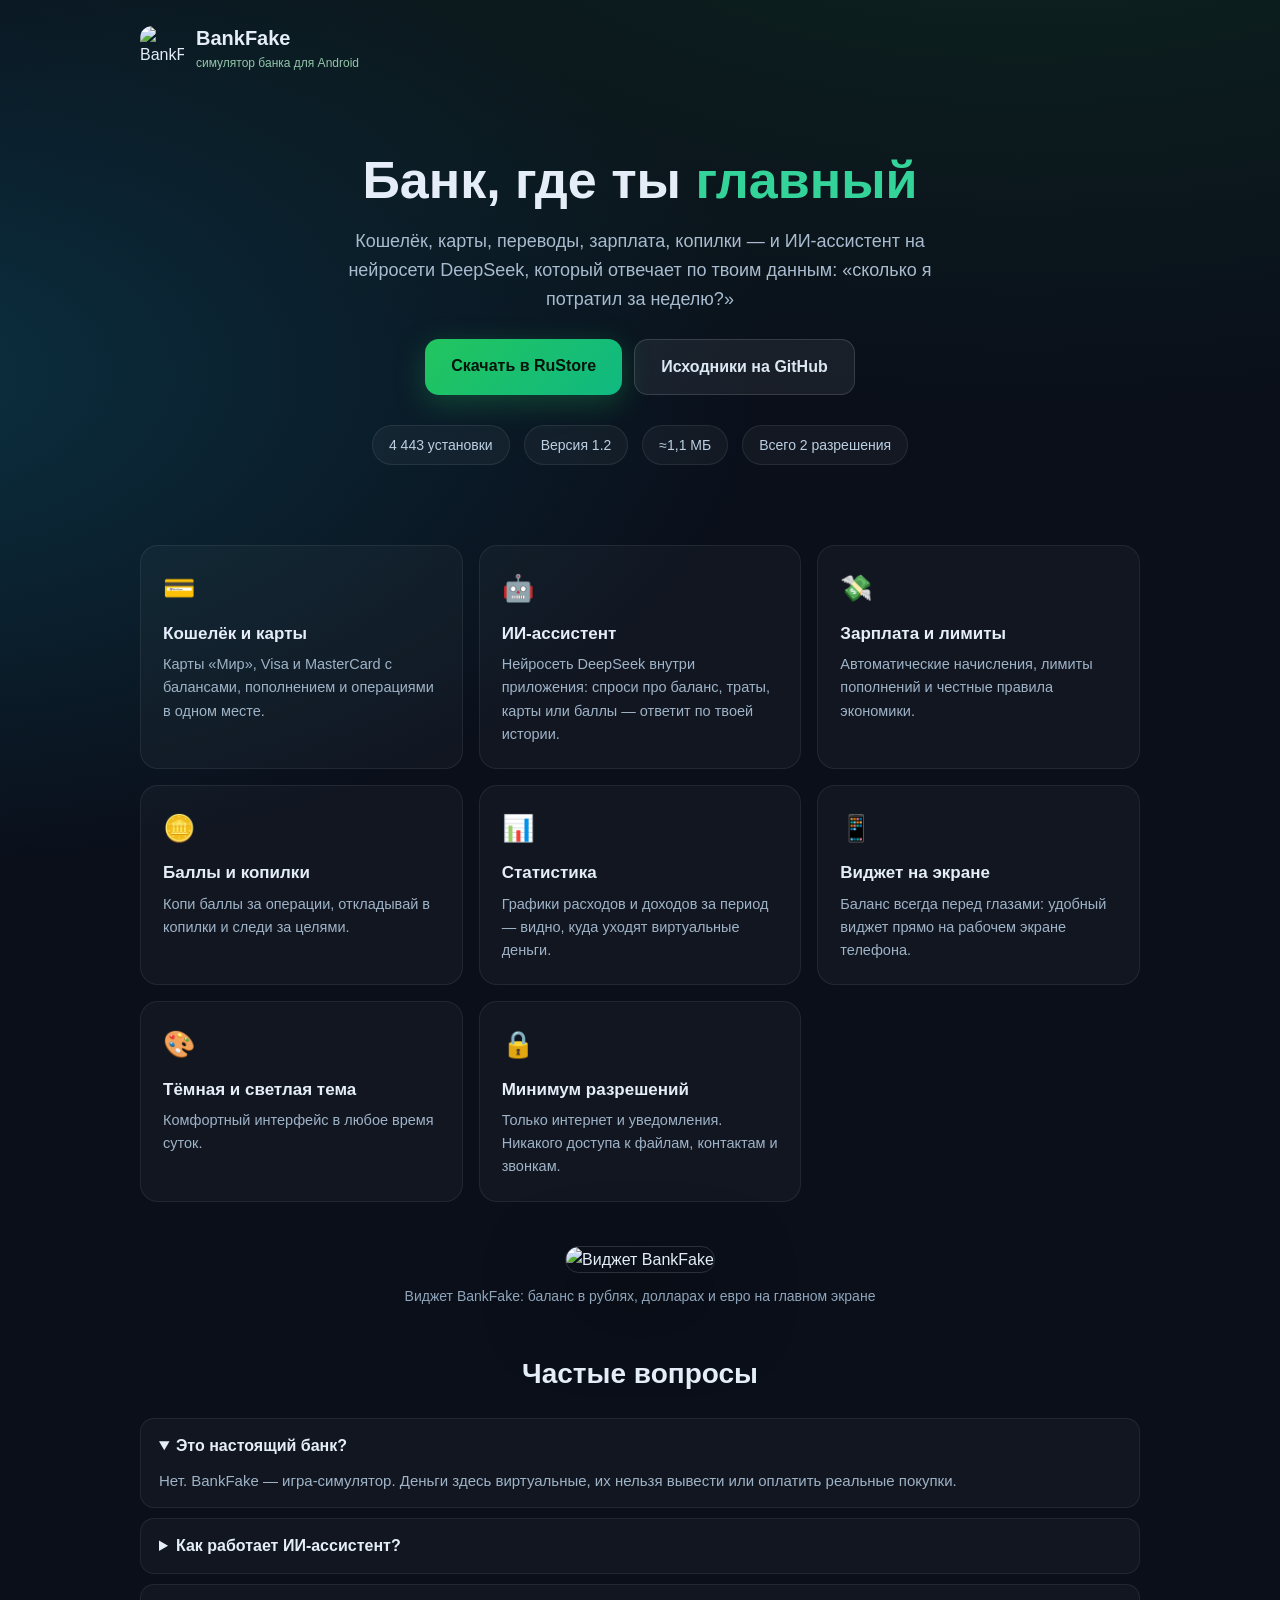
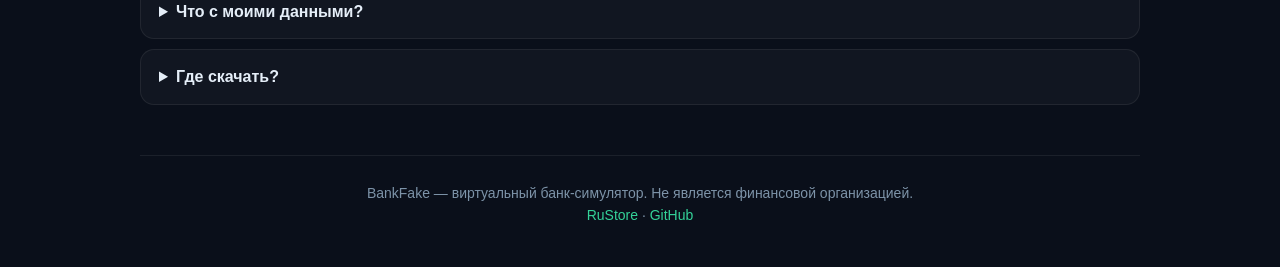
==== index.html @ e2fd8aae "?????????????? ??????? BankFake" ====
<!doctype html>
<html lang="ru">
<head>
<meta charset="utf-8">
<meta name="viewport" content="width=device-width, initial-scale=1">
<title>BankFake — симулятор банка с ИИ-ассистентом</title>
<meta name="description" content="BankFake — игра-симулятор банковской жизни: кошелёк, карты, переводы, зарплата, копилки и ИИ-ассистент на нейросети DeepSeek. Доступно в RuStore.">
<style>
  * { margin: 0; padding: 0; box-sizing: border-box; }
  body {
    font-family: -apple-system, "Segoe UI", Roboto, sans-serif;
    background: radial-gradient(1200px 600px at 80% -10%, #14532d55, transparent),
                radial-gradient(900px 500px at -10% 20%, #0e749055, transparent),
                #0a0f1a;
    color: #e5eef8; line-height: 1.6;
  }
  .wrap { max-width: 1040px; margin: 0 auto; padding: 0 20px; }
  header { display: flex; align-items: center; gap: 12px; padding: 22px 0; }
  header img { width: 44px; height: 44px; border-radius: 12px; }
  header b { font-size: 20px; }
  .badge { font-size: 12px; color: #93c5a9; }
  .hero { text-align: center; padding: 56px 0 30px; }
  .hero h1 { font-size: clamp(30px, 6vw, 52px); line-height: 1.15; }
  .hero h1 span { color: #34d399; }
  .hero p { max-width: 640px; margin: 16px auto 26px; color: #a9bccf; font-size: 18px; }
  .btns { display: flex; gap: 12px; justify-content: center; flex-wrap: wrap; }
  .btn {
    display: inline-block; padding: 14px 26px; border-radius: 14px; font-weight: 700;
    text-decoration: none; transition: transform .15s, box-shadow .15s;
  }
  .btn:hover { transform: translateY(-2px); }
  .btn-main { background: linear-gradient(135deg, #22c55e, #10b981); color: #04140b; box-shadow: 0 8px 30px #22c55e44; }
  .btn-ghost { background: #ffffff10; color: #dbe7f3; border: 1px solid #ffffff22; }
  .stats { display: flex; gap: 14px; justify-content: center; flex-wrap: wrap; margin: 30px 0 8px; }
  .pill { background: #ffffff0a; border: 1px solid #ffffff14; padding: 8px 16px; border-radius: 999px; font-size: 14px; color: #bcd0e2; }
  .grid { display: grid; grid-template-columns: repeat(auto-fit, minmax(240px, 1fr)); gap: 16px; margin: 42px 0; }
  .card { background: #ffffff08; border: 1px solid #ffffff12; border-radius: 18px; padding: 22px; }
  .card .ic { font-size: 26px; }
  .card h3 { margin: 10px 0 6px; font-size: 17px; }
  .card p { color: #9fb3c7; font-size: 14.5px; }
  .shot { text-align: center; margin: 44px 0; }
  .shot img {
    width: min(340px, 88%); border-radius: 26px; border: 1px solid #ffffff22;
    box-shadow: 0 30px 80px #00000088;
  }
  .shot .cap { margin-top: 12px; color: #8fa5ba; font-size: 14px; }
  .faq { margin: 40px 0; }
  .faq h2 { text-align: center; margin-bottom: 22px; font-size: 28px; }
  details { background: #ffffff08; border: 1px solid #ffffff12; border-radius: 14px; padding: 14px 18px; margin-bottom: 10px; }
  details summary { cursor: pointer; font-weight: 600; }
  details p { margin-top: 10px; color: #9fb3c7; font-size: 15px; }
  footer { border-top: 1px solid #ffffff12; margin-top: 50px; padding: 26px 0 40px; text-align: center; color: #7d93a8; font-size: 14px; }
  footer a { color: #34d399; text-decoration: none; }
</style>
</head>
<body>
<div class="wrap">
  <header>
    <img src="icon.png" alt="BankFake">
    <div>
      <b>BankFake</b><div class="badge">симулятор банка для Android</div>
    </div>
  </header>

  <section class="hero">
    <h1>Банк, где ты <span>главный</span></h1>
    <p>Кошелёк, карты, переводы, зарплата, копилки — и ИИ-ассистент на нейросети DeepSeek,
       который отвечает по твоим данным: «сколько я потратил за неделю?»</p>
    <div class="btns">
      <a class="btn btn-main" href="https://www.rustore.ru/catalog/app/org.xprodc.ivan" target="_blank" rel="noopener">Скачать в RuStore</a>
      <a class="btn btn-ghost" href="https://github.com/rusty-prdc/BankFake" target="_blank" rel="noopener">Исходники на GitHub</a>
    </div>
    <div class="stats">
      <span class="pill">4 443 установки</span>
      <span class="pill">Версия 1.2</span>
      <span class="pill">≈1,1 МБ</span>
      <span class="pill">Всего 2 разрешения</span>
    </div>
  </section>

  <div class="grid">
    <div class="card"><div class="ic">💳</div><h3>Кошелёк и карты</h3><p>Карты «Мир», Visa и MasterCard с балансами, пополнением и операциями в одном месте.</p></div>
    <div class="card"><div class="ic">🤖</div><h3>ИИ-ассистент</h3><p>Нейросеть DeepSeek внутри приложения: спроси про баланс, траты, карты или баллы — ответит по твоей истории.</p></div>
    <div class="card"><div class="ic">💸</div><h3>Зарплата и лимиты</h3><p>Автоматические начисления, лимиты пополнений и честные правила экономики.</p></div>
    <div class="card"><div class="ic">🪙</div><h3>Баллы и копилки</h3><p>Копи баллы за операции, откладывай в копилки и следи за целями.</p></div>
    <div class="card"><div class="ic">📊</div><h3>Статистика</h3><p>Графики расходов и доходов за период — видно, куда уходят виртуальные деньги.</p></div>
    <div class="card"><div class="ic">📱</div><h3>Виджет на экране</h3><p>Баланс всегда перед глазами: удобный виджет прямо на рабочем экране телефона.</p></div>
    <div class="card"><div class="ic">🎨</div><h3>Тёмная и светлая тема</h3><p>Комфортный интерфейс в любое время суток.</p></div>
    <div class="card"><div class="ic">🔒</div><h3>Минимум разрешений</h3><p>Только интернет и уведомления. Никакого доступа к файлам, контактам и звонкам.</p></div>
  </div>

  <section class="shot">
    <img src="screenshots/widget.jpg" alt="Виджет BankFake">
    <div class="cap">Виджет BankFake: баланс в рублях, долларах и евро на главном экране</div>
  </section>

  <section class="faq">
    <h2>Частые вопросы</h2>
    <details open><summary>Это настоящий банк?</summary><p>Нет. BankFake — игра-симулятор. Деньги здесь виртуальные, их нельзя вывести или оплатить реальные покупки.</p></details>
    <details><summary>Как работает ИИ-ассистент?</summary><p>Приложение отправляет твои вопросы на защищённый сервер, а нейросеть DeepSeek отвечает по данным твоего профиля: баланс, карты, история операций, баллы и лимиты.</p></details>
    <details><summary>Что с моими данными?</summary><p>Всё хранится на твоём устройстве. Приложение запрашивает только интернет и уведомления — больше ничего.</p></details>
    <details><summary>Где скачать?</summary><p>В RuStore — по кнопке выше. Версия 1.2, весит около 1 МБ.</p></details>
  </section>

  <footer>
    BankFake — виртуальный банк-симулятор. Не является финансовой организацией.<br>
    <a href="https://www.rustore.ru/catalog/app/org.xprodc.ivan" target="_blank" rel="noopener">RuStore</a> ·
    <a href="https://github.com/rusty-prdc/BankFake" target="_blank" rel="noopener">GitHub</a>
  </footer>
</div>
</body>
</html>
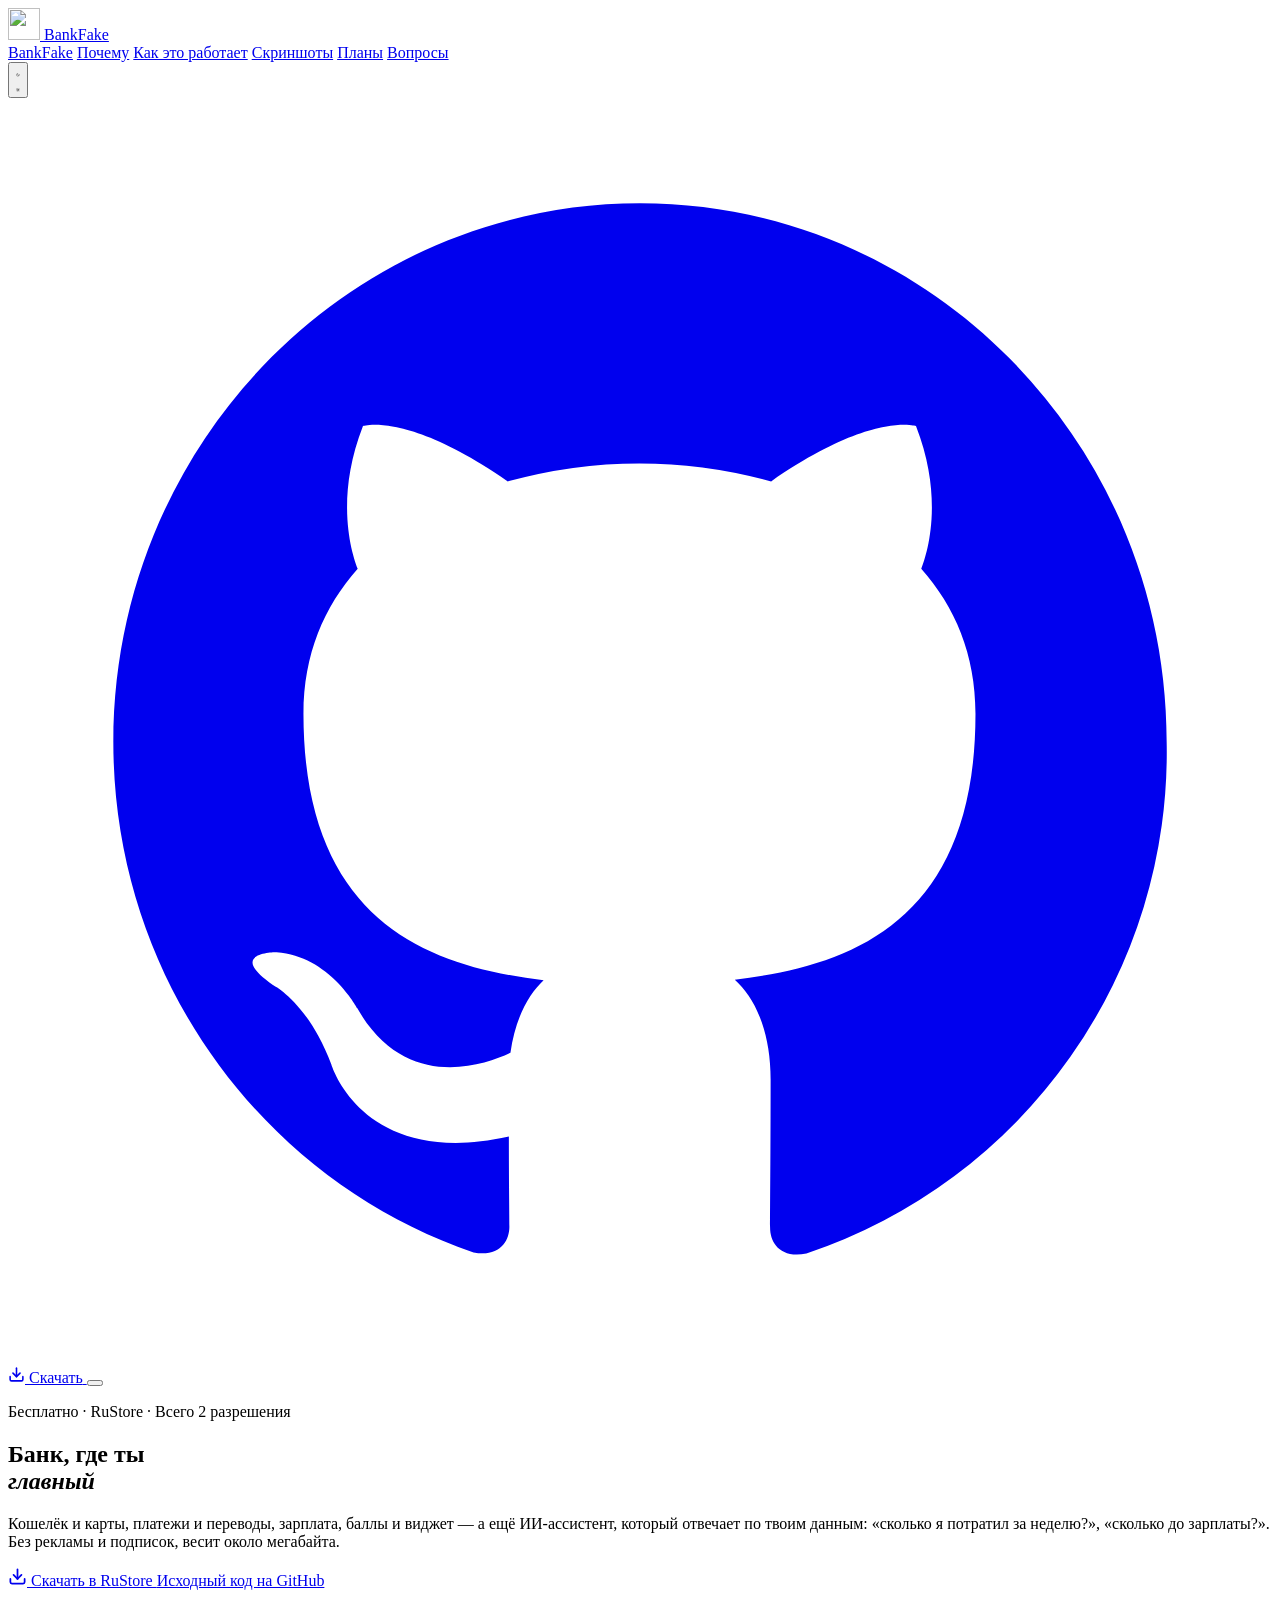
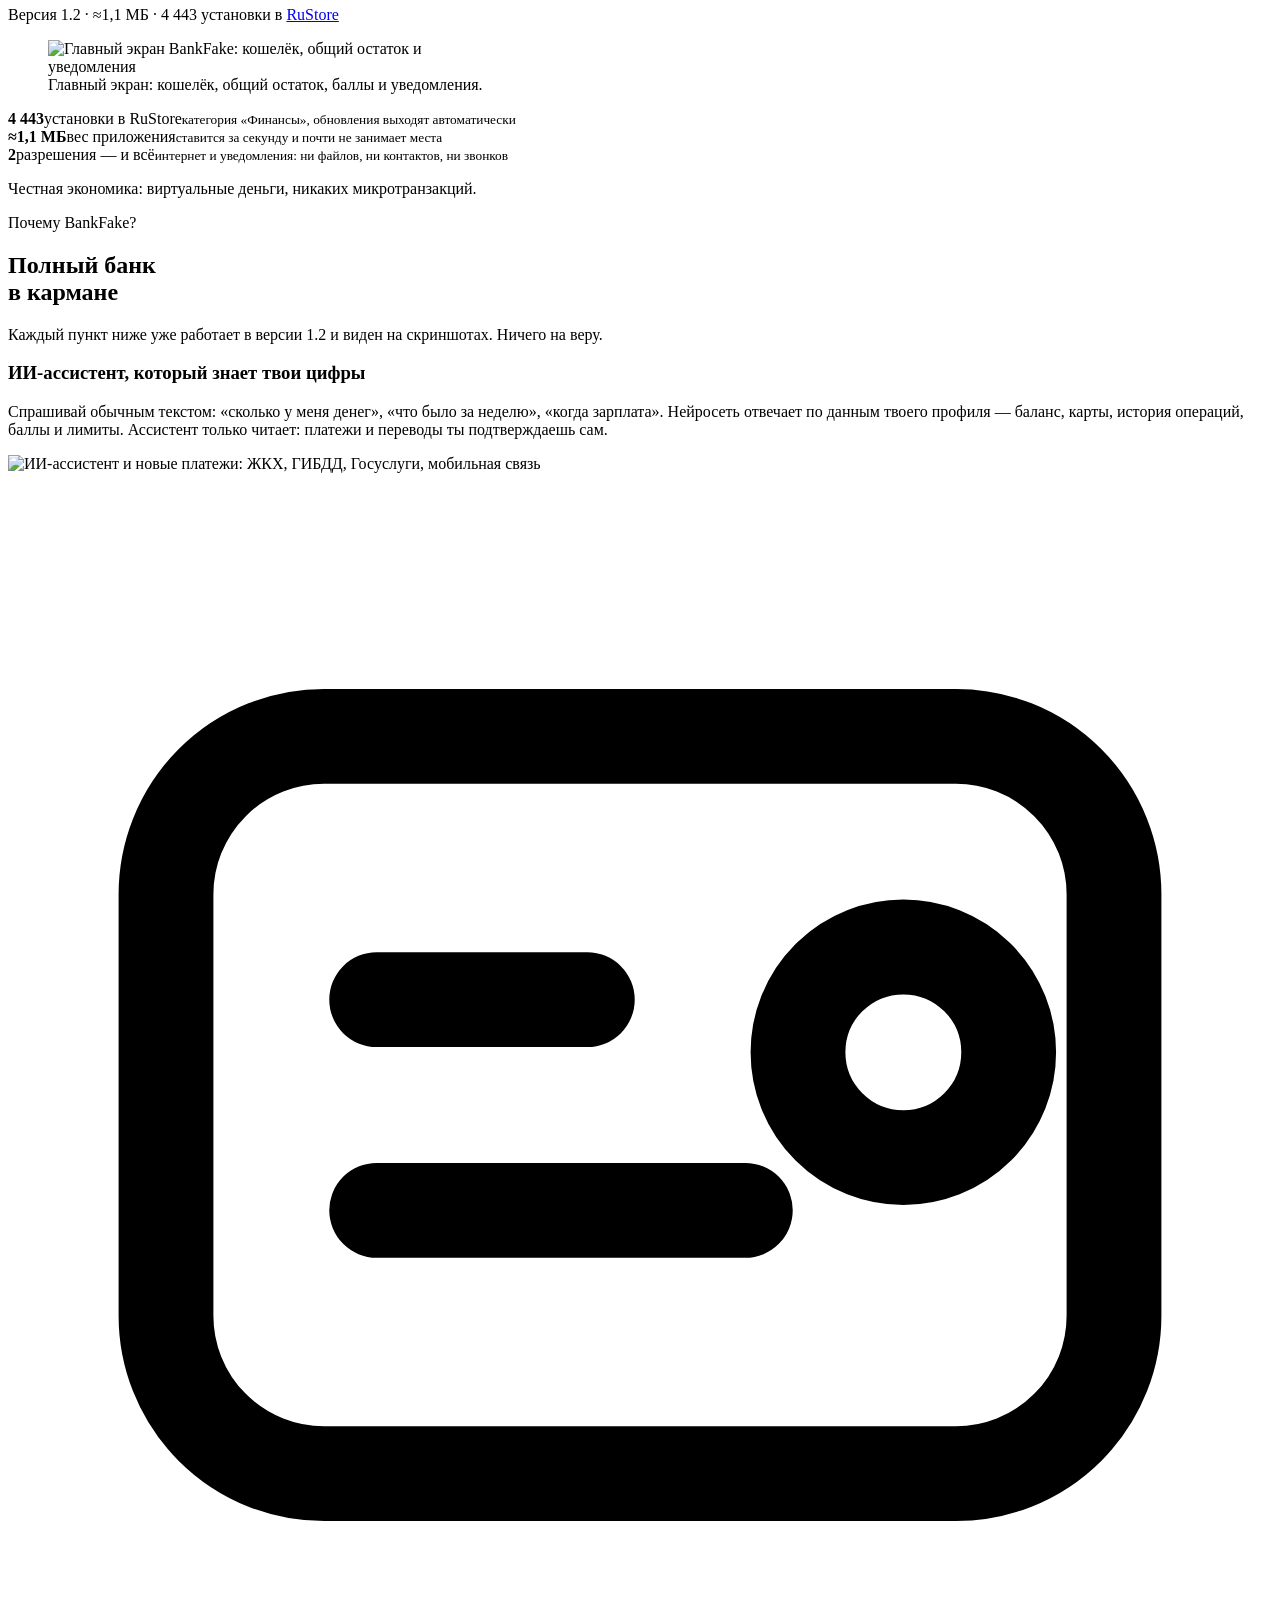
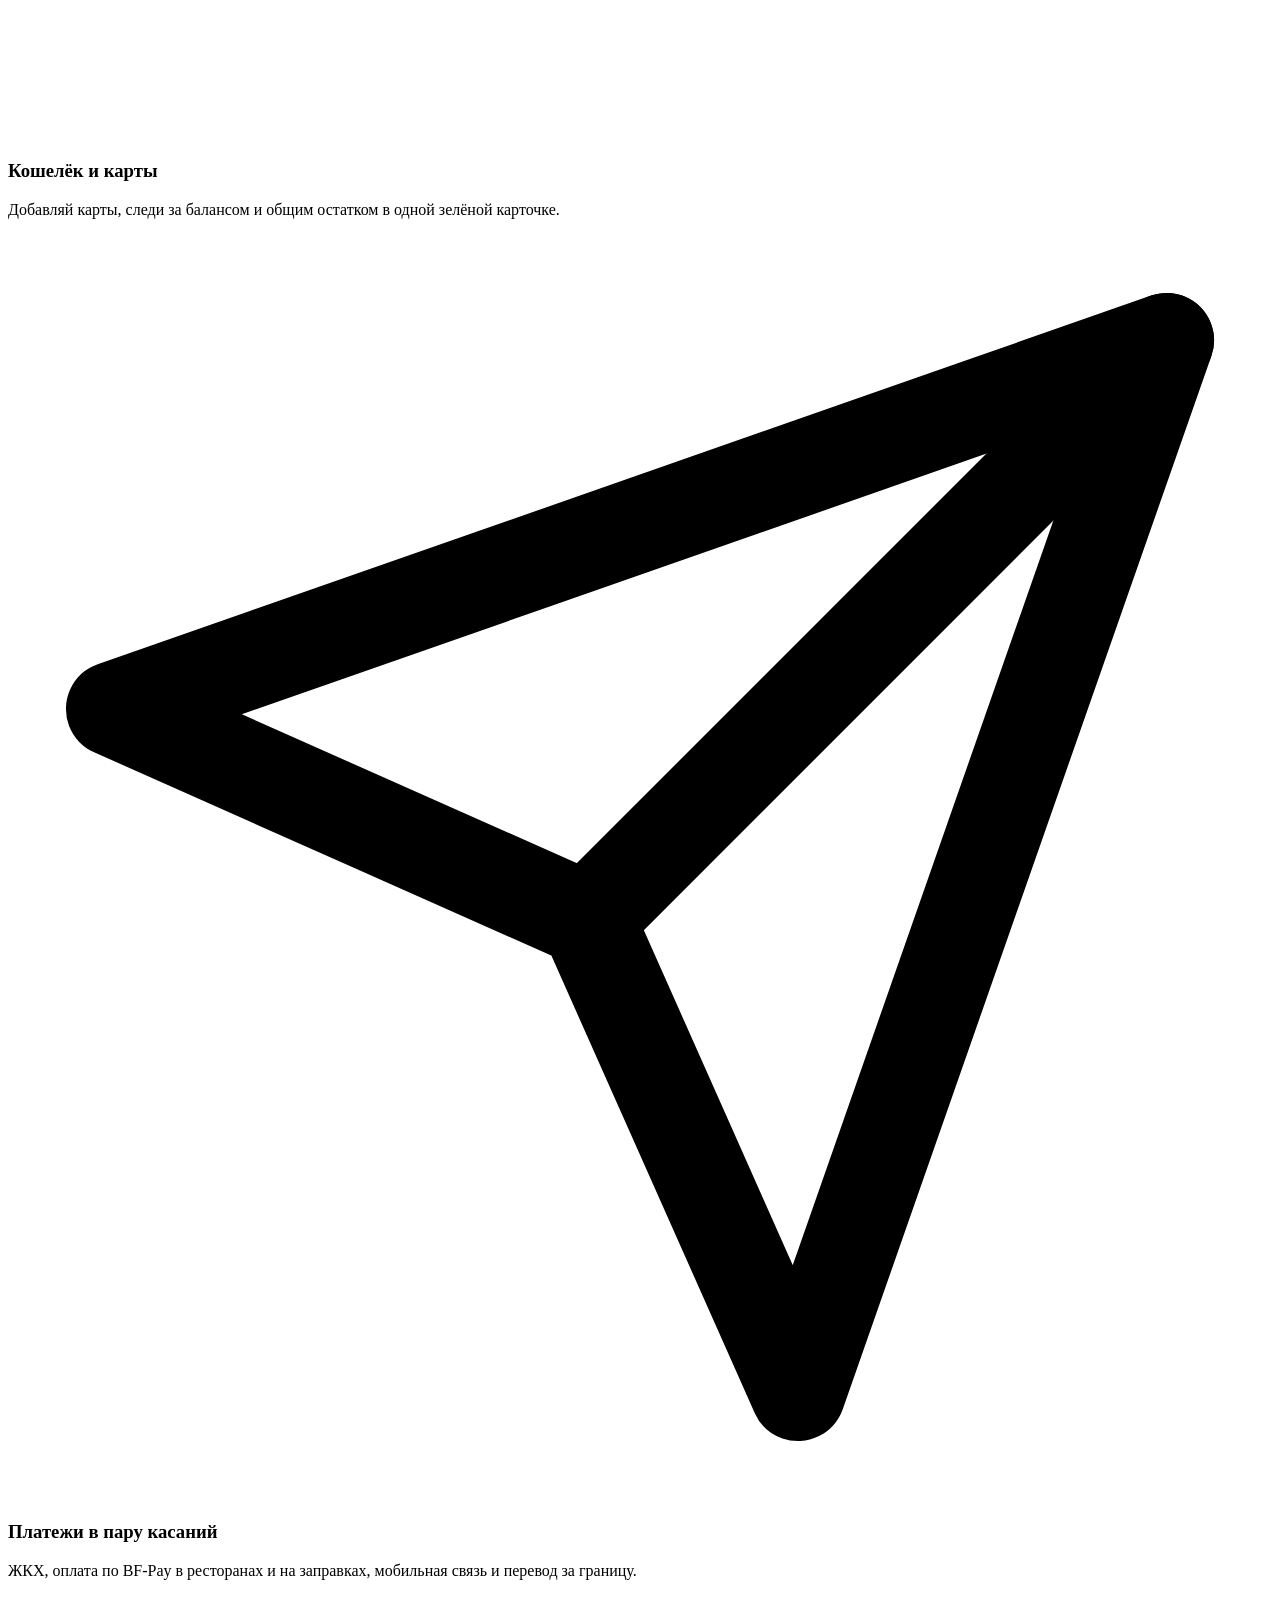
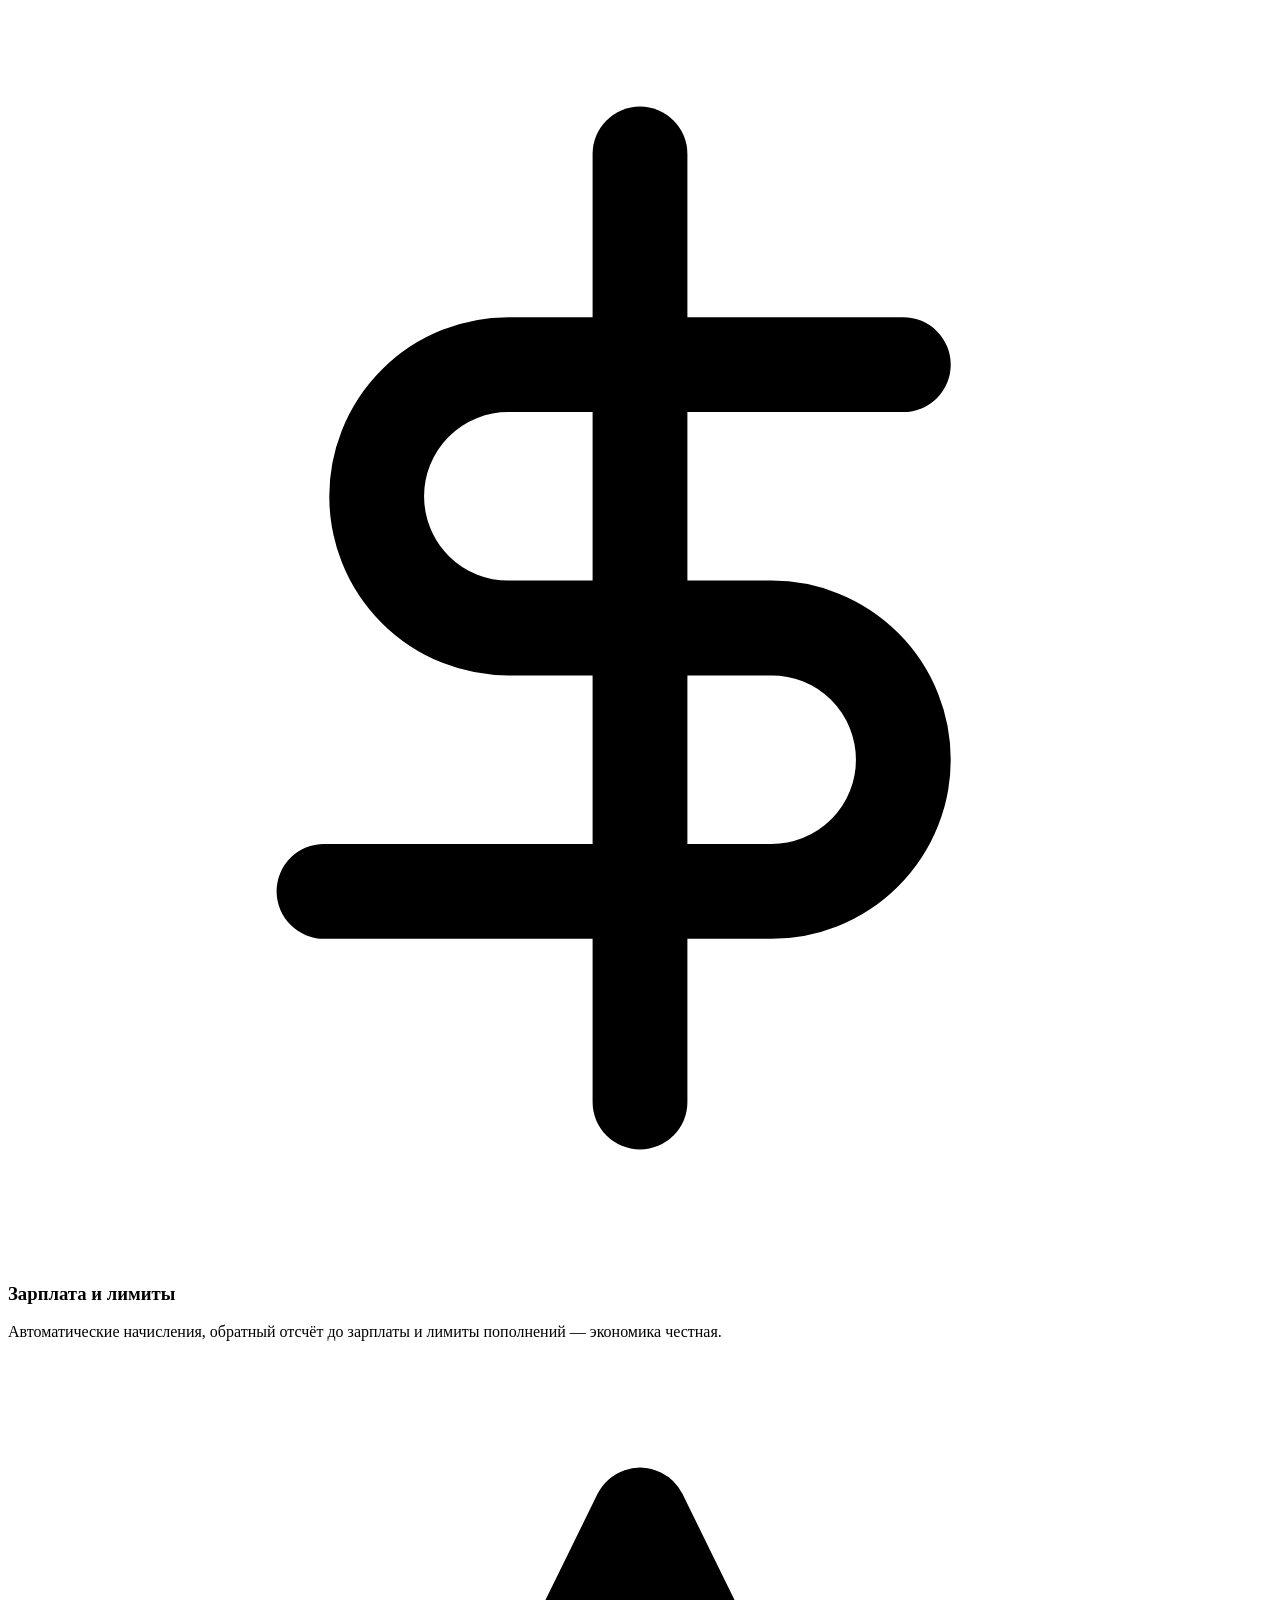
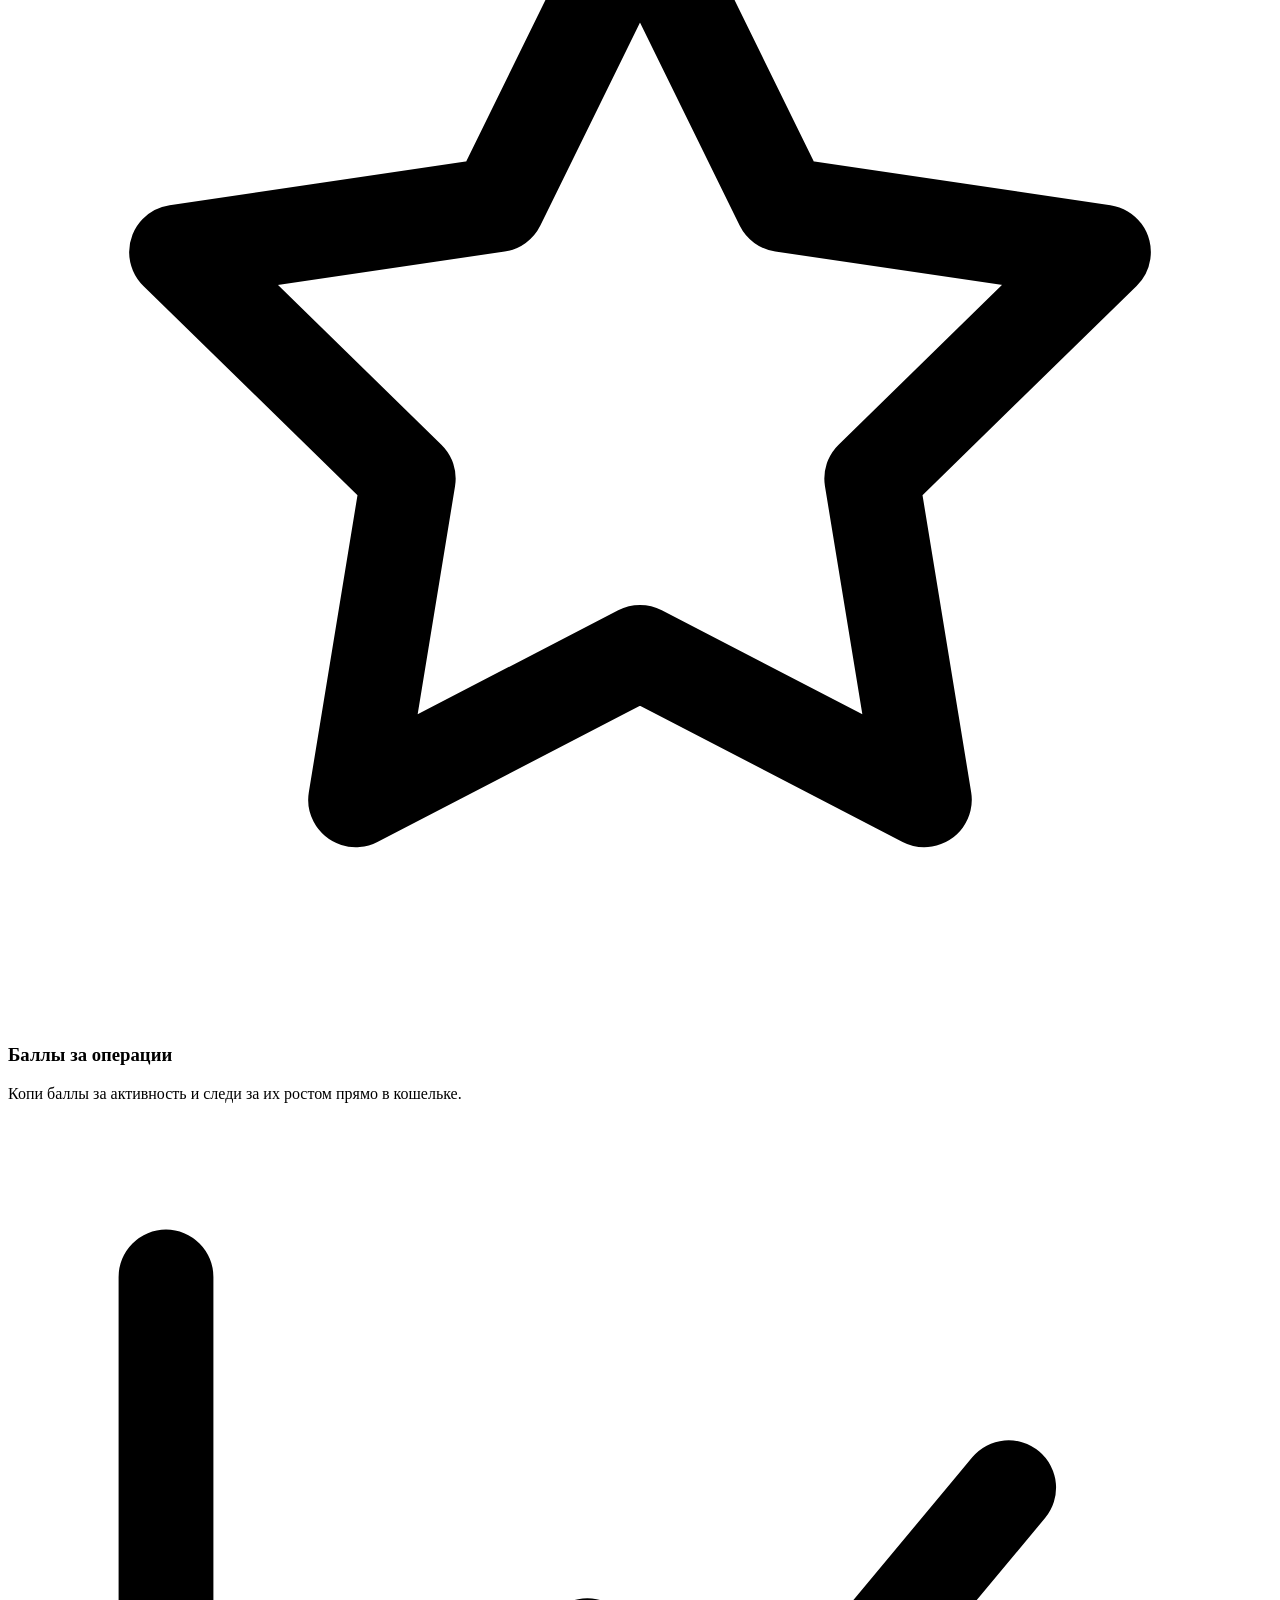
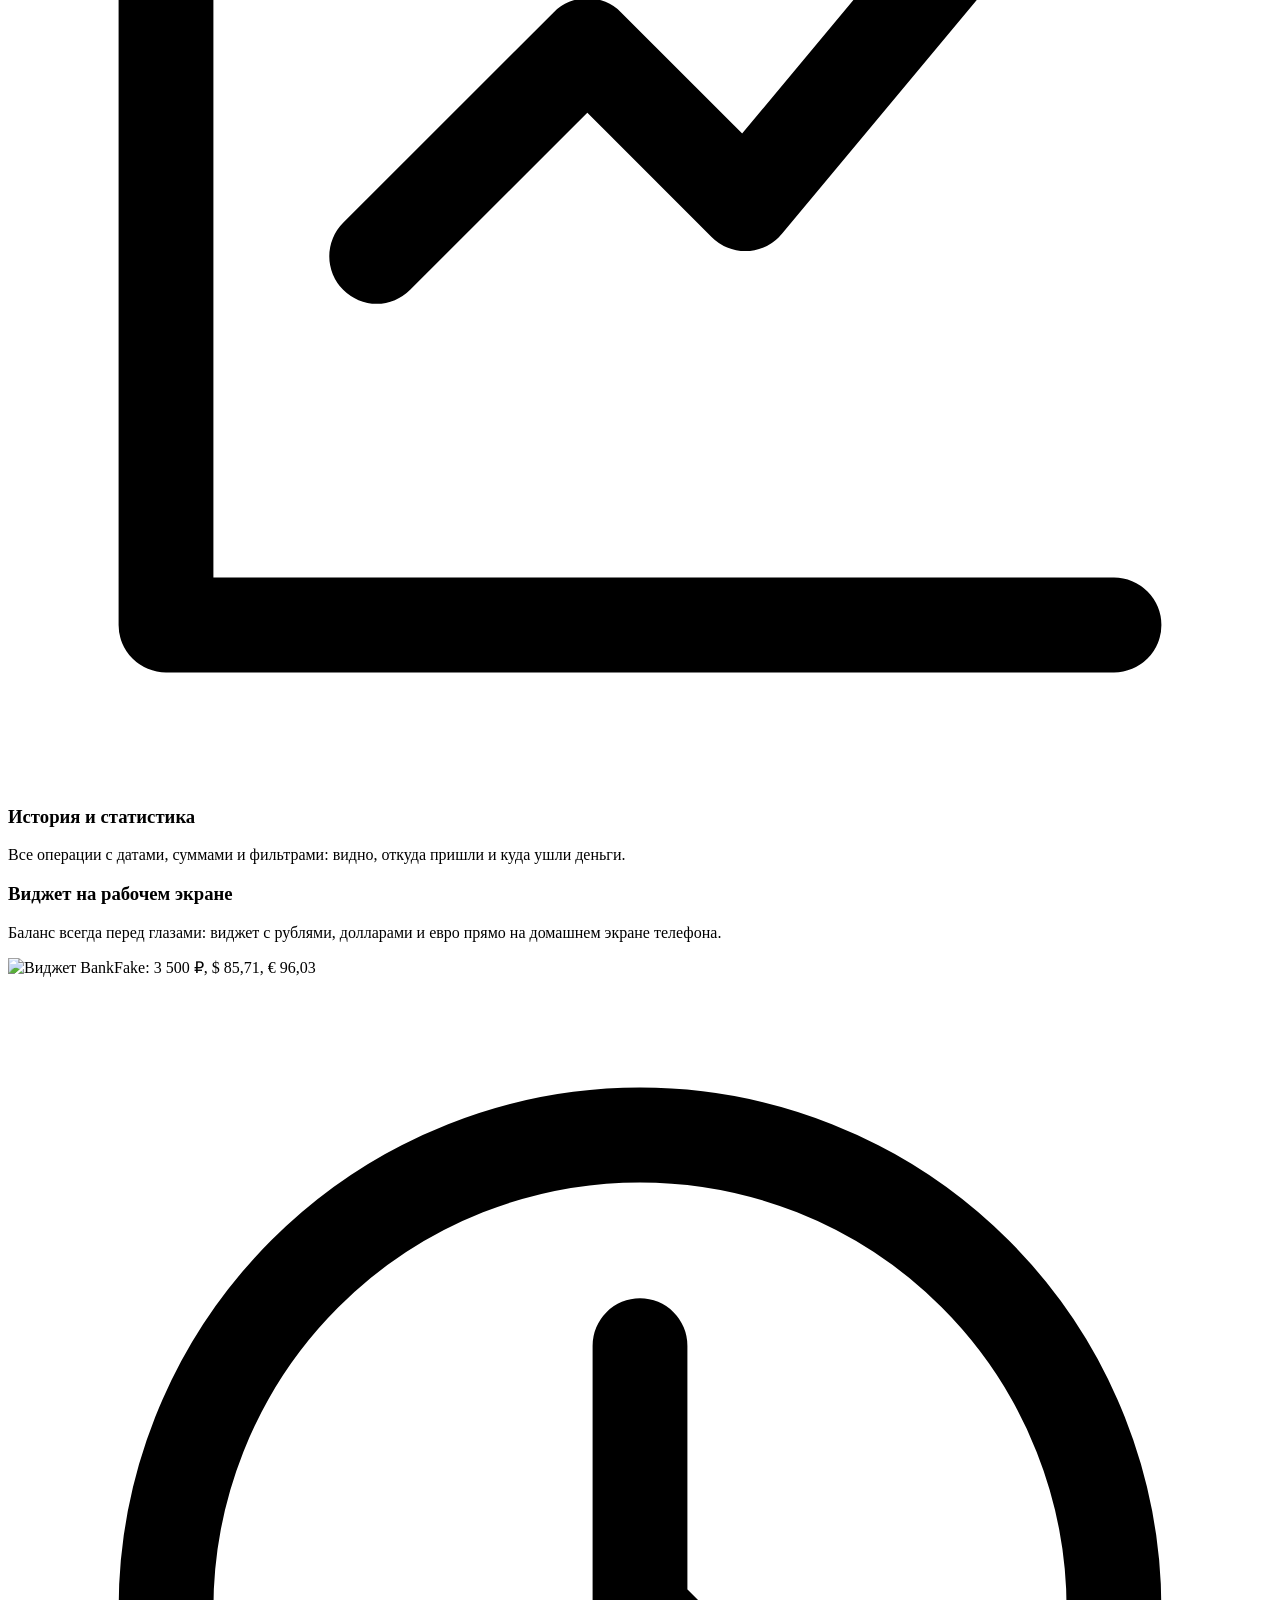
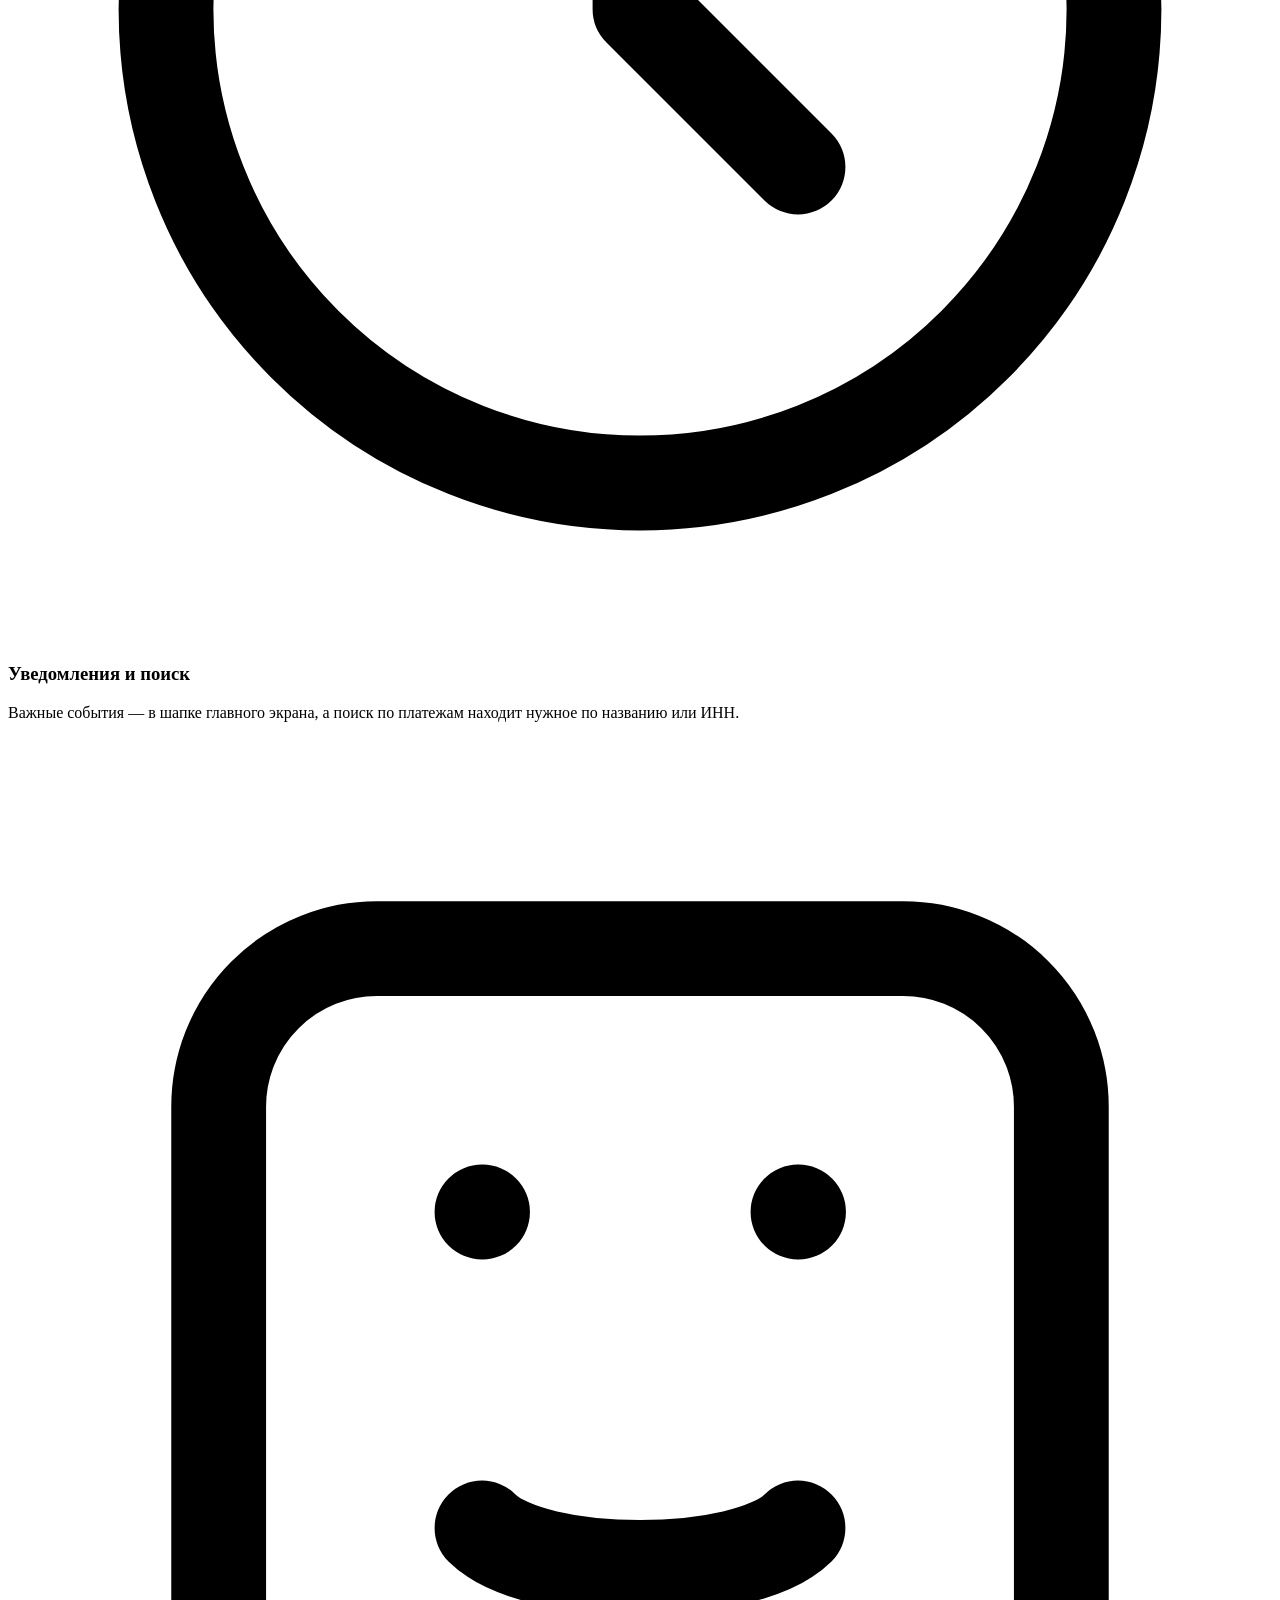
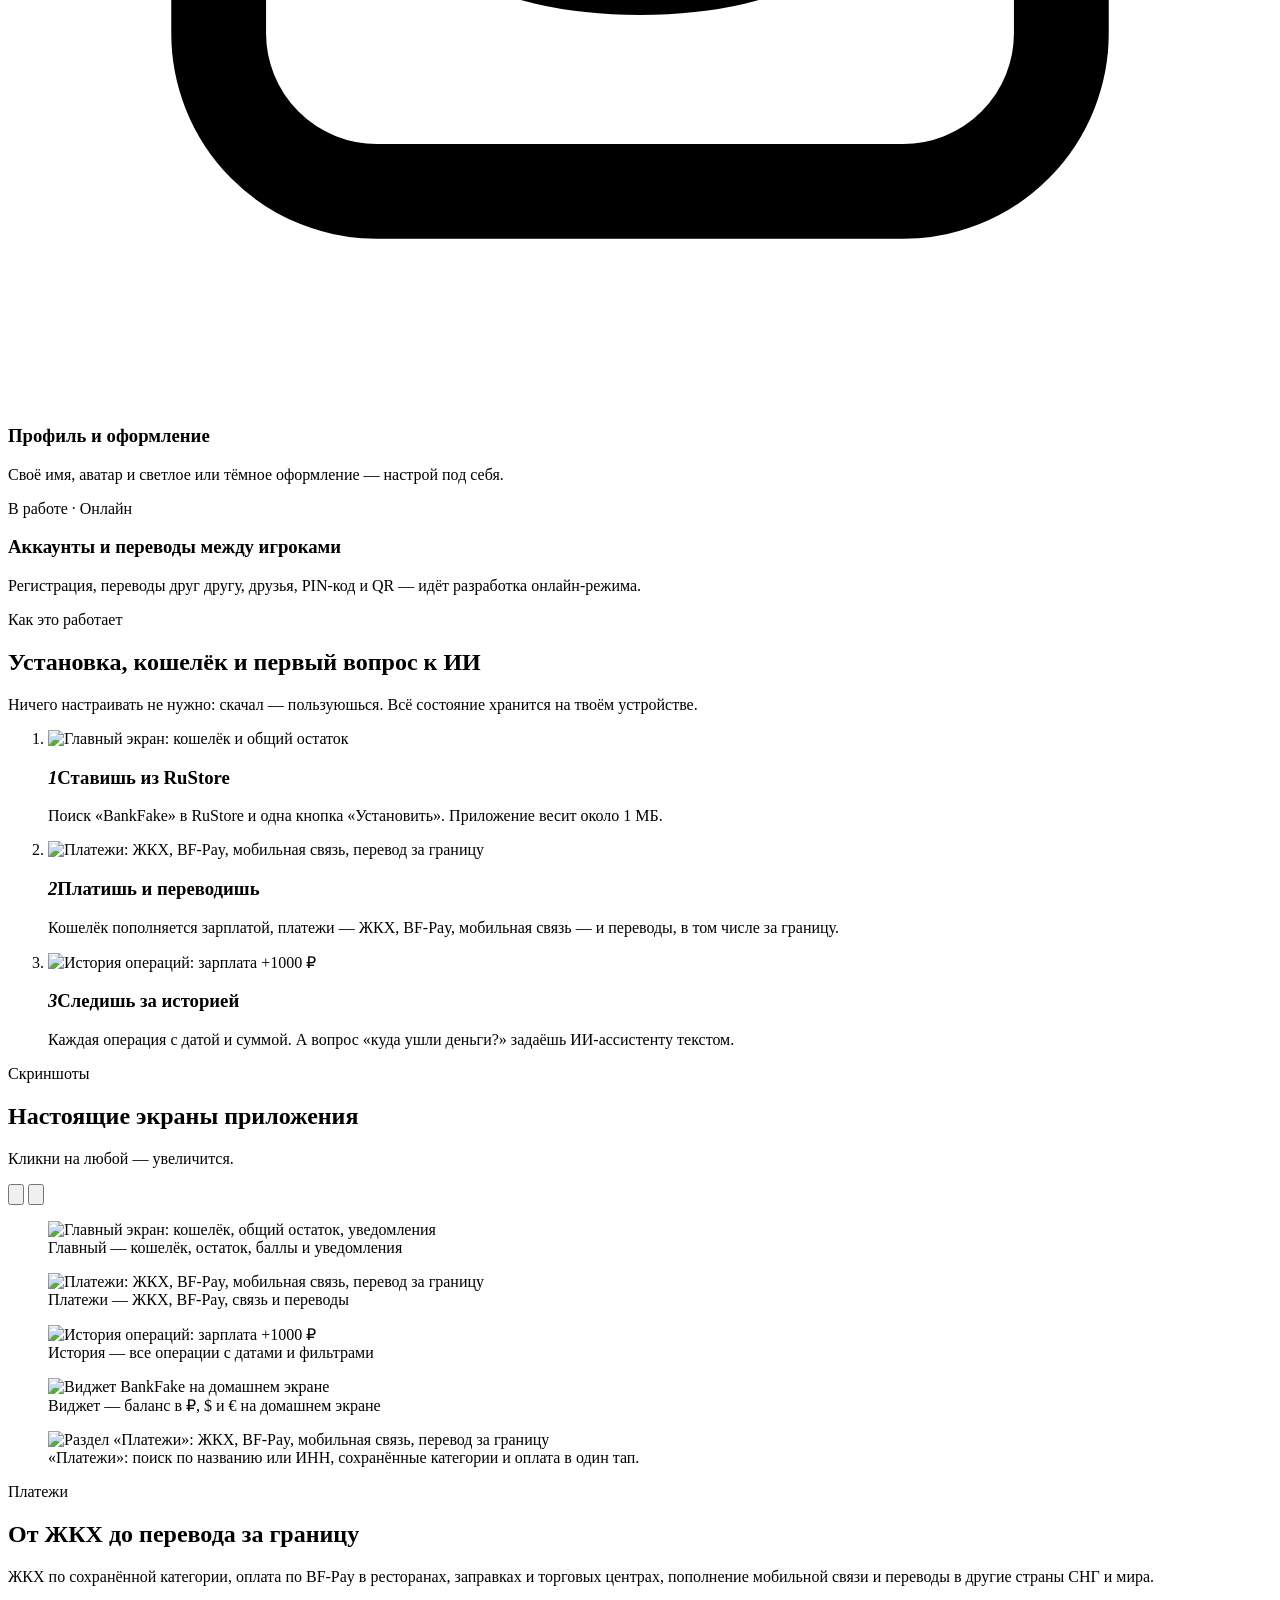
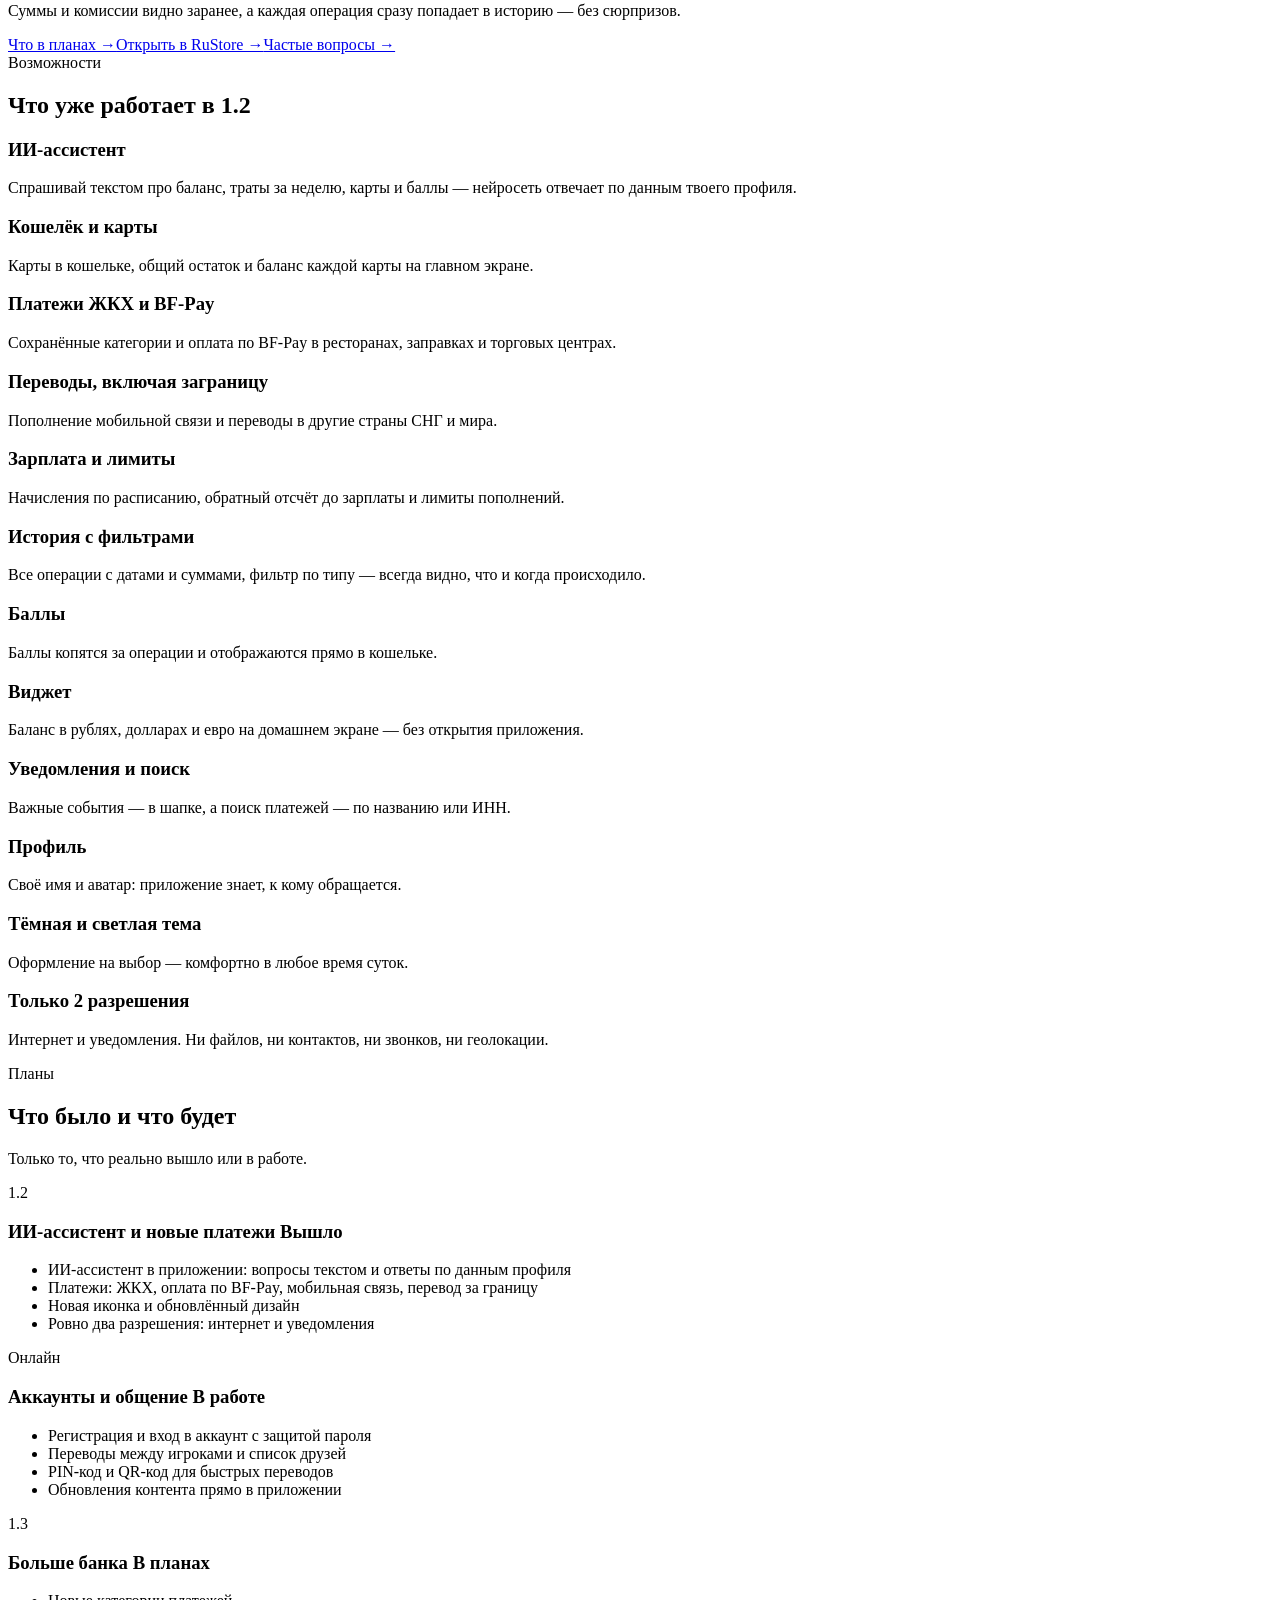
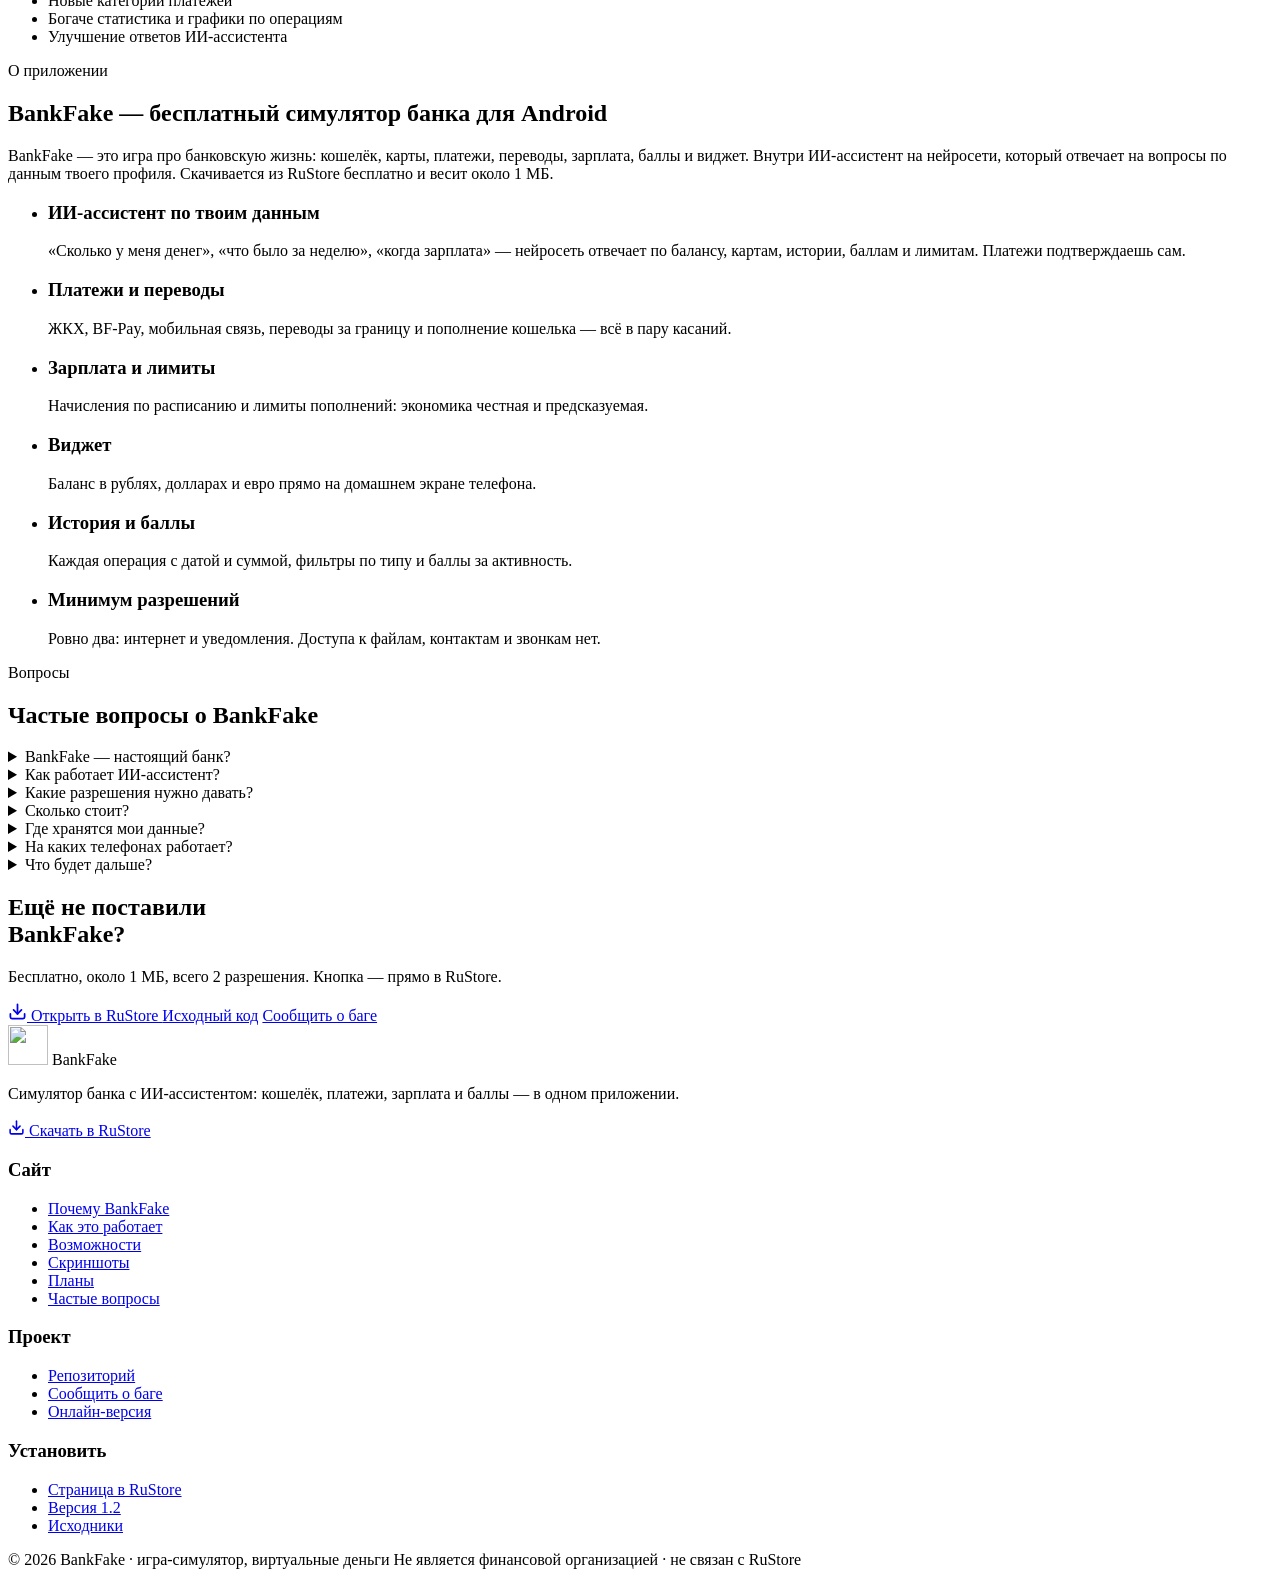
==== commit 70186639: "??????? ? ??????? NullLauncher" ====
--- a/index.html
+++ b/index.html
@@ -1,112 +1,494 @@
-<!doctype html>
+<!DOCTYPE html>
 <html lang="ru">
 <head>
-<meta charset="utf-8">
+<meta charset="UTF-8">
 <meta name="viewport" content="width=device-width, initial-scale=1">
 <title>BankFake — симулятор банка с ИИ-ассистентом</title>
-<meta name="description" content="BankFake — игра-симулятор банковской жизни: кошелёк, карты, переводы, зарплата, копилки и ИИ-ассистент на нейросети DeepSeek. Доступно в RuStore.">
-<style>
-  * { margin: 0; padding: 0; box-sizing: border-box; }
-  body {
-    font-family: -apple-system, "Segoe UI", Roboto, sans-serif;
-    background: radial-gradient(1200px 600px at 80% -10%, #14532d55, transparent),
-                radial-gradient(900px 500px at -10% 20%, #0e749055, transparent),
-                #0a0f1a;
-    color: #e5eef8; line-height: 1.6;
-  }
-  .wrap { max-width: 1040px; margin: 0 auto; padding: 0 20px; }
-  header { display: flex; align-items: center; gap: 12px; padding: 22px 0; }
-  header img { width: 44px; height: 44px; border-radius: 12px; }
-  header b { font-size: 20px; }
-  .badge { font-size: 12px; color: #93c5a9; }
-  .hero { text-align: center; padding: 56px 0 30px; }
-  .hero h1 { font-size: clamp(30px, 6vw, 52px); line-height: 1.15; }
-  .hero h1 span { color: #34d399; }
-  .hero p { max-width: 640px; margin: 16px auto 26px; color: #a9bccf; font-size: 18px; }
-  .btns { display: flex; gap: 12px; justify-content: center; flex-wrap: wrap; }
-  .btn {
-    display: inline-block; padding: 14px 26px; border-radius: 14px; font-weight: 700;
-    text-decoration: none; transition: transform .15s, box-shadow .15s;
-  }
-  .btn:hover { transform: translateY(-2px); }
-  .btn-main { background: linear-gradient(135deg, #22c55e, #10b981); color: #04140b; box-shadow: 0 8px 30px #22c55e44; }
-  .btn-ghost { background: #ffffff10; color: #dbe7f3; border: 1px solid #ffffff22; }
-  .stats { display: flex; gap: 14px; justify-content: center; flex-wrap: wrap; margin: 30px 0 8px; }
-  .pill { background: #ffffff0a; border: 1px solid #ffffff14; padding: 8px 16px; border-radius: 999px; font-size: 14px; color: #bcd0e2; }
-  .grid { display: grid; grid-template-columns: repeat(auto-fit, minmax(240px, 1fr)); gap: 16px; margin: 42px 0; }
-  .card { background: #ffffff08; border: 1px solid #ffffff12; border-radius: 18px; padding: 22px; }
-  .card .ic { font-size: 26px; }
-  .card h3 { margin: 10px 0 6px; font-size: 17px; }
-  .card p { color: #9fb3c7; font-size: 14.5px; }
-  .shot { text-align: center; margin: 44px 0; }
-  .shot img {
-    width: min(340px, 88%); border-radius: 26px; border: 1px solid #ffffff22;
-    box-shadow: 0 30px 80px #00000088;
-  }
-  .shot .cap { margin-top: 12px; color: #8fa5ba; font-size: 14px; }
-  .faq { margin: 40px 0; }
-  .faq h2 { text-align: center; margin-bottom: 22px; font-size: 28px; }
-  details { background: #ffffff08; border: 1px solid #ffffff12; border-radius: 14px; padding: 14px 18px; margin-bottom: 10px; }
-  details summary { cursor: pointer; font-weight: 600; }
-  details p { margin-top: 10px; color: #9fb3c7; font-size: 15px; }
-  footer { border-top: 1px solid #ffffff12; margin-top: 50px; padding: 26px 0 40px; text-align: center; color: #7d93a8; font-size: 14px; }
-  footer a { color: #34d399; text-decoration: none; }
-</style>
+<meta name="description" content="BankFake — бесплатная игра-симулятор банка для Android: кошелёк и карты, платежи ЖКХ и BF-Pay, переводы, зарплата, баллы, виджет и ИИ-ассистент, отвечающий по твоим данным. Всего 2 разрешения. В RuStore.">
+<meta name="theme-color" content="#ffffff" media="(prefers-color-scheme: light)">
+<meta name="theme-color" content="#090A0D" media="(prefers-color-scheme: dark)">
+<meta property="og:type" content="website">
+<meta property="og:title" content="BankFake — симулятор банка с ИИ-ассистентом">
+<meta property="og:description" content="Кошелёк и карты, платежи, переводы, зарплата, баллы, виджет и ИИ-ассистент по твоим данным. Бесплатно в RuStore, всего 2 разрешения.">
+<meta property="og:image" content="https://rusty-prdc.github.io/BankFakeSite/assets/banner.png">
+<link rel="icon" type="image/png" href="assets/icon.png">
+<link rel="preconnect" href="https://fonts.googleapis.com">
+<link rel="preconnect" href="https://fonts.gstatic.com" crossorigin>
+<link href="https://fonts.googleapis.com/css2?family=Unbounded:wght@400;500;600;700&family=Golos+Text:wght@400;500;600;700;800;900&display=swap" rel="stylesheet">
+<link rel="stylesheet" href="styles.css">
+<script>
+(function () {
+  var t = null;
+  try { t = localStorage.getItem('nl-site-theme'); } catch (e) {}
+  if (t !== 'dark' && t !== 'light')
+    t = window.matchMedia && matchMedia('(prefers-color-scheme: dark)').matches ? 'dark' : 'light';
+  document.documentElement.setAttribute('data-theme', t);
+})();
+</script>
+<script type="application/ld+json">
+{"@context":"https://schema.org","@type":"SoftwareApplication","name":"BankFake","description":"Бесплатный симулятор банка для Android: кошелёк и карты, платежи, переводы, зарплата, баллы, виджет и ИИ-ассистент по данным профиля.","applicationCategory":"FinanceApplication","operatingSystem":"Android","inLanguage":"ru","softwareVersion":"1.2","url":"https://github.com/rusty-prdc/BankFake","downloadUrl":"https://www.rustore.ru/catalog/app/org.xprodc.ivan","offers":{"@type":"Offer","price":"0","priceCurrency":"RUB"}}
+</script>
+<script type="application/ld+json">
+{"@context":"https://schema.org","@type":"FAQPage","mainEntity":[{"@type":"Question","name":"BankFake — настоящий банк?","acceptedAnswer":{"@type":"Answer","text":"Нет. BankFake — игра-симулятор банковской жизни для Android. Деньги здесь виртуальные: их нельзя вывести или ими оплатить реальные покупки."}},{"@type":"Question","name":"Как работает ИИ-ассистент?","acceptedAnswer":{"@type":"Answer","text":"Ты пишешь вопрос обычным текстом, приложение отправляет его на защищённый сервер, и нейросеть отвечает по данным твоего профиля: баланс, карты, история операций, баллы и лимиты. Ассистент только читает данные — платежи и переводы всегда подтверждаешь сам."}},{"@type":"Question","name":"Какие разрешения нужно давать приложению?","acceptedAnswer":{"@type":"Answer","text":"Ровно два: интернет (для ИИ-ассистента и обновлений) и уведомления. Нет доступа к файлам, контактам, звонкам и геолокации."}},{"@type":"Question","name":"Сколько стоит и есть ли реклама?","acceptedAnswer":{"@type":"Answer","text":"Игра бесплатна, подписок нет. Скачивается из RuStore, весит около 1 МБ."}},{"@type":"Question","name":"Где хранятся мои данные?","acceptedAnswer":{"@type":"Answer","text":"Прогресс хранится на твоём устройстве. На сервер уходят только вопросы в ИИ-ассистент вместе со снимком данных профиля для ответа."}},{"@type":"Question","name":"Что будет дальше?","acceptedAnswer":{"@type":"Answer","text":"В работе онлайн-режим: аккаунты с регистрацией, переводы между игроками, друзья, PIN-код и QR-код. Планы публикуются на этой странице."}}]}
+</script>
 </head>
 <body>
-<div class="wrap">
-  <header>
-    <img src="icon.png" alt="BankFake">
-    <div>
-      <b>BankFake</b><div class="badge">симулятор банка для Android</div>
-    </div>
-  </header>
-
-  <section class="hero">
-    <h1>Банк, где ты <span>главный</span></h1>
-    <p>Кошелёк, карты, переводы, зарплата, копилки — и ИИ-ассистент на нейросети DeepSeek,
-       который отвечает по твоим данным: «сколько я потратил за неделю?»</p>
-    <div class="btns">
-      <a class="btn btn-main" href="https://www.rustore.ru/catalog/app/org.xprodc.ivan" target="_blank" rel="noopener">Скачать в RuStore</a>
-      <a class="btn btn-ghost" href="https://github.com/rusty-prdc/BankFake" target="_blank" rel="noopener">Исходники на GitHub</a>
-    </div>
-    <div class="stats">
-      <span class="pill">4 443 установки</span>
-      <span class="pill">Версия 1.2</span>
-      <span class="pill">≈1,1 МБ</span>
-      <span class="pill">Всего 2 разрешения</span>
-    </div>
+
+<!-- ============================== ШАПКА ============================== -->
+<header class="h-top">
+  <nav class="h-wrap" aria-label="Основное меню">
+    <a class="h-brand" href="#top">
+      <img src="assets/icon.png" alt="" width="32" height="32">
+      <span>BankFake</span>
+    </a>
+    <div class="h-pillbar" id="navPills">
+      <a class="h-pill" href="#top" aria-current="page">BankFake</a>
+      <a class="h-pill" href="#why">Почему</a>
+      <a class="h-pill" href="#start">Как это работает</a>
+      <a class="h-pill" href="#shots">Скриншоты</a>
+      <a class="h-pill" href="#roadmap">Планы</a>
+      <a class="h-pill" href="#faq">Вопросы</a>
+    </div>
+    <div class="h-tools">
+      <button class="h-ibtn" id="themeBtn" aria-label="Сменить тему" title="Сменить тему">
+        <svg class="ic-moon" viewBox="0 0 24 24" fill="none" stroke="currentColor" stroke-width="2" stroke-linecap="round" stroke-linejoin="round"><path d="M21 12.8A9 9 0 1 1 11.2 3a7 7 0 0 0 9.8 9.8z"/></svg>
+        <svg class="ic-sun" viewBox="0 0 24 24" fill="none" stroke="currentColor" stroke-width="2" stroke-linecap="round" stroke-linejoin="round"><circle cx="12" cy="12" r="4"/><path d="M12 2v2m0 16v2M4.9 4.9l1.4 1.4m11.4 11.4 1.4 1.4M2 12h2m16 0h2M4.9 19.1l1.4-1.4M17.7 6.3l1.4-1.4"/></svg>
+      </button>
+      <a class="h-ibtn" href="https://github.com/rusty-prdc/BankFake" target="_blank" rel="noopener" aria-label="GitHub" title="Исходный код">
+        <svg viewBox="0 0 24 24"><path fill="currentColor" d="M12 2C6.48 2 2 6.58 2 12.23c0 4.51 2.87 8.34 6.84 9.69.5.09.68-.22.68-.49 0-.24-.01-.87-.01-1.71-2.78.62-3.37-1.37-3.37-1.37-.45-1.19-1.11-1.51-1.11-1.51-.91-.63.07-.62.07-.62 1 .07 1.53 1.06 1.53 1.06.89 1.57 2.34 1.12 2.91.85.09-.66.35-1.12.63-1.38-2.22-.26-4.56-1.14-4.56-5.06 0-1.12.39-2.03 1.03-2.75-.1-.26-.45-1.3.1-2.71 0 0 .84-.28 2.75 1.05a9.3 9.3 0 0 1 5 0c1.91-1.33 2.75-1.05 2.75-1.05.55 1.41.2 2.45.1 2.71.64.72 1.03 1.63 1.03 2.75 0 3.93-2.34 4.79-4.57 5.05.36.32.68.94.68 1.9 0 1.37-.01 2.47-.01 2.81 0 .27.18.59.69.49A10.03 10.03 0 0 0 22 12.23C22 6.58 17.52 2 12 2z"/></svg>
+      </a>
+      <a class="h-btn pri" href="https://www.rustore.ru/catalog/app/org.xprodc.ivan" target="_blank" rel="noopener">
+        <svg width="17" height="17" viewBox="0 0 24 24" fill="none" stroke="currentColor" stroke-width="2.2" stroke-linecap="round" stroke-linejoin="round"><path d="M21 15v4a2 2 0 0 1-2 2H5a2 2 0 0 1-2-2v-4"/><path d="m7 10 5 5 5-5"/><path d="M12 15V3"/></svg>
+        <span>Скачать</span>
+      </a>
+      <button class="burger" id="burger" aria-label="Меню"><span></span><span></span><span></span></button>
+    </div>
+  </nav>
+</header>
+
+<main>
+
+<!-- ============================== HERO ============================== -->
+<section class="h-hero" id="top">
+  <div class="h-hero-glow" aria-hidden="true"></div>
+  <div class="h-wrap h-hero-grid">
+    <div class="h-hero-text reveal">
+      <p class="h-kick">Бесплатно · RuStore · Всего 2 разрешения</p>
+      <h1>Банк, где ты<br><em>главный</em></h1>
+      <p class="h-lead">Кошелёк и карты, платежи и переводы, зарплата, баллы и виджет — а ещё ИИ-ассистент,
+        который отвечает по твоим данным: «сколько я потратил за неделю?», «сколько до зарплаты?».
+        Без рекламы и подписок, весит около мегабайта.</p>
+      <div class="h-cta">
+        <a class="h-btn pri xl" href="https://www.rustore.ru/catalog/app/org.xprodc.ivan" target="_blank" rel="noopener">
+          <svg width="19" height="19" viewBox="0 0 24 24" fill="none" stroke="currentColor" stroke-width="2.2" stroke-linecap="round" stroke-linejoin="round"><path d="M21 15v4a2 2 0 0 1-2 2H5a2 2 0 0 1-2-2v-4"/><path d="m7 10 5 5 5-5"/><path d="M12 15V3"/></svg>
+          Скачать в RuStore
+        </a>
+        <a class="h-btn ghost xl" href="https://github.com/rusty-prdc/BankFake" target="_blank" rel="noopener">Исходный код на GitHub</a>
+      </div>
+      <p class="h-cta-meta">Версия 1.2 · ≈1,1 МБ · 4 443 установки в <a href="https://www.rustore.ru/catalog/app/org.xprodc.ivan" target="_blank" rel="noopener">RuStore</a></p>
+    </div>
+    <figure class="h-hero-fig reveal">
+      <div class="h-stage">
+        <img src="assets/screenshots/rustore-2.png" width="442" height="762" style="max-width:420px" alt="Главный экран BankFake: кошелёк, общий остаток и уведомления" fetchpriority="high">
+      </div>
+      <figcaption>Главный экран: кошелёк, общий остаток, баллы и уведомления.</figcaption>
+    </figure>
+  </div>
+</section>
+
+<!-- ============================== ЖИВЫЕ ЦИФРЫ ============================== -->
+<section class="h-live" aria-label="BankFake сейчас">
+  <div class="h-wrap">
+    <div class="h-live-row">
+      <div class="h-num reveal"><b>4 443</b><span>установки в RuStore</span><small>категория «Финансы», обновления выходят автоматически</small></div>
+      <div class="h-num reveal"><b>≈1,1 МБ</b><span>вес приложения</span><small>ставится за секунду и почти не занимает места</small></div>
+      <div class="h-num reveal"><b>2</b><span>разрешения — и всё</span><small>интернет и уведомления: ни файлов, ни контактов, ни звонков</small></div>
+    </div>
+    <p class="h-live-note">Честная экономика: виртуальные деньги, никаких микротранзакций.</p>
+  </div>
+</section>
+
+<!-- ============================== ПОЧЕМУ (БЕНТО) ============================== -->
+<section class="h-sec" id="why">
+  <div class="h-wrap">
+    <div class="h-head reveal">
+      <span class="h-kick-2">Почему BankFake?</span>
+      <h2>Полный банк<br>в кармане</h2>
+      <p>Каждый пункт ниже уже работает в версии 1.2 и виден на скриншотах. Ничего на веру.</p>
+    </div>
+
+    <div class="bento">
+      <article class="b-card b-big reveal">
+        <div class="b-body">
+          <h3>ИИ-ассистент, который знает твои цифры</h3>
+          <p>Спрашивай обычным текстом: «сколько у меня денег», «что было за неделю», «когда зарплата».
+            Нейросеть отвечает по данным твоего профиля — баланс, карты, история операций, баллы и лимиты.
+            Ассистент только читает: платежи и переводы ты подтверждаешь сам.</p>
+        </div>
+        <div class="b-shot"><img src="assets/banner.png" alt="ИИ-ассистент и новые платежи: ЖКХ, ГИБДД, Госуслуги, мобильная связь" loading="lazy"></div>
+      </article>
+
+      <article class="b-card reveal">
+        <div class="b-ic">
+          <svg viewBox="0 0 24 24" fill="none" stroke="currentColor" stroke-width="1.8" stroke-linecap="round" stroke-linejoin="round"><rect x="3" y="5" width="18" height="14" rx="3"/><path d="M7 10h4M7 14h7"/><circle cx="17" cy="11" r="2"/></svg>
+        </div>
+        <h3>Кошелёк и карты</h3>
+        <p>Добавляй карты, следи за балансом и общим остатком в одной зелёной карточке.</p>
+      </article>
+
+      <article class="b-card reveal">
+        <div class="b-ic">
+          <svg viewBox="0 0 24 24" fill="none" stroke="currentColor" stroke-width="1.8" stroke-linecap="round" stroke-linejoin="round"><path d="M22 2 11 13"/><path d="M22 2 15 22l-4-9-9-4z"/></svg>
+        </div>
+        <h3>Платежи в пару касаний</h3>
+        <p>ЖКХ, оплата по BF-Pay в ресторанах и на заправках, мобильная связь и перевод за границу.</p>
+      </article>
+
+      <article class="b-card reveal">
+        <div class="b-ic">
+          <svg viewBox="0 0 24 24" fill="none" stroke="currentColor" stroke-width="1.8" stroke-linecap="round" stroke-linejoin="round"><path d="M12 3v18"/><path d="M17 7H9.5a2.5 2.5 0 0 0 0 5h5a2.5 2.5 0 0 1 0 5H6"/></svg>
+        </div>
+        <h3>Зарплата и лимиты</h3>
+        <p>Автоматические начисления, обратный отсчёт до зарплаты и лимиты пополнений — экономика честная.</p>
+      </article>
+
+      <article class="b-card reveal">
+        <div class="b-ic">
+          <svg viewBox="0 0 24 24" fill="none" stroke="currentColor" stroke-width="1.8" stroke-linecap="round" stroke-linejoin="round"><path d="m12 3 2.7 5.5 6.1.9-4.4 4.3 1 6.1L12 17l-5.4 2.8 1-6.1L3.2 9.4l6.1-.9z"/></svg>
+        </div>
+        <h3>Баллы за операции</h3>
+        <p>Копи баллы за активность и следи за их ростом прямо в кошельке.</p>
+      </article>
+
+      <article class="b-card reveal">
+        <div class="b-ic">
+          <svg viewBox="0 0 24 24" fill="none" stroke="currentColor" stroke-width="1.8" stroke-linecap="round" stroke-linejoin="round"><path d="M3 3v18h18"/><path d="m7 14 4-4 3 3 5-6"/></svg>
+        </div>
+        <h3>История и статистика</h3>
+        <p>Все операции с датами, суммами и фильтрами: видно, откуда пришли и куда ушли деньги.</p>
+      </article>
+
+      <article class="b-card b-wide reveal">
+        <div class="b-body">
+          <h3>Виджет на рабочем экране</h3>
+          <p>Баланс всегда перед глазами: виджет с рублями, долларами и евро прямо на домашнем экране телефона.</p>
+        </div>
+        <div class="b-shot"><img src="assets/screenshots/widget.jpg" alt="Виджет BankFake: 3 500 ₽, $ 85,71, € 96,03" loading="lazy"></div>
+      </article>
+
+      <article class="b-card reveal">
+        <div class="b-ic">
+          <svg viewBox="0 0 24 24" fill="none" stroke="currentColor" stroke-width="1.8" stroke-linecap="round" stroke-linejoin="round"><circle cx="12" cy="12" r="9"/><path d="M12 7v5l3 3"/></svg>
+        </div>
+        <h3>Уведомления и поиск</h3>
+        <p>Важные события — в шапке главного экрана, а поиск по платежам находит нужное по названию или ИНН.</p>
+      </article>
+
+      <article class="b-card reveal">
+        <div class="b-ic">
+          <svg viewBox="0 0 24 24" fill="none" stroke="currentColor" stroke-width="1.8" stroke-linecap="round" stroke-linejoin="round"><rect x="4" y="4" width="16" height="16" rx="3"/><path d="M9 9h.01M15 9h.01M9 15c1 1 5 1 6 0"/></svg>
+        </div>
+        <h3>Профиль и оформление</h3>
+        <p>Своё имя, аватар и светлое или тёмное оформление — настрой под себя.</p>
+      </article>
+
+      <article class="b-card b-soon reveal" aria-label="В работе">
+        <div class="b-body">
+          <span class="b-badge">В работе · Онлайн</span>
+          <h3>Аккаунты и переводы между игроками</h3>
+          <p>Регистрация, переводы друг другу, друзья, PIN-код и QR — идёт разработка онлайн-режима.</p>
+        </div>
+      </article>
+    </div>
+  </div>
+</section>
+
+<!-- ============================== ШАГИ ============================== -->
+<section class="h-sec alt" id="start">
+  <div class="h-wrap">
+    <div class="h-head reveal">
+      <span class="h-kick-2">Как это работает</span>
+      <h2>Установка, кошелёк и первый вопрос к ИИ</h2>
+      <p>Ничего настраивать не нужно: скачал — пользуюшься. Всё состояние хранится на твоём устройстве.</p>
+    </div>
+    <ol class="h-steps">
+      <li class="reveal">
+        <div class="h-frame"><img src="assets/screenshots/rustore-2.png" alt="Главный экран: кошелёк и общий остаток" loading="lazy"></div>
+        <h3><i>1</i>Ставишь из RuStore</h3>
+        <p>Поиск «BankFake» в RuStore и одна кнопка «Установить». Приложение весит около 1 МБ.</p>
+      </li>
+      <li class="reveal">
+        <div class="h-frame"><img src="assets/screenshots/rustore-3.png" alt="Платежи: ЖКХ, BF-Pay, мобильная связь, перевод за границу" loading="lazy"></div>
+        <h3><i>2</i>Платишь и переводишь</h3>
+        <p>Кошелёк пополняется зарплатой, платежи — ЖКХ, BF-Pay, мобильная связь — и переводы, в том числе за границу.</p>
+      </li>
+      <li class="reveal">
+        <div class="h-frame"><img src="assets/screenshots/rustore-1.png" alt="История операций: зарплата +1000 ₽" loading="lazy"></div>
+        <h3><i>3</i>Следишь за историей</h3>
+        <p>Каждая операция с датой и суммой. А вопрос «куда ушли деньги?» задаёшь ИИ-ассистенту текстом.</p>
+      </li>
+    </ol>
+  </div>
+</section>
+
+<!-- ============================== СКРИНШОТЫ (СЛАЙДЕР) ============================== -->
+<section class="h-sec" id="shots">
+  <div class="h-wrap">
+    <div class="h-head row reveal">
+      <div>
+        <span class="h-kick-2">Скриншоты</span>
+        <h2>Настоящие экраны приложения</h2>
+        <p>Кликни на любой — увеличится.</p>
+      </div>
+      <div class="slider-nav">
+        <button class="h-ibtn" id="slidePrev" aria-label="Предыдущий"><svg viewBox="0 0 24 24" fill="none" stroke="currentColor" stroke-width="2.2" stroke-linecap="round" stroke-linejoin="round"><path d="m15 18-6-6 6-6"/></svg></button>
+        <button class="h-ibtn" id="slideNext" aria-label="Следующий"><svg viewBox="0 0 24 24" fill="none" stroke="currentColor" stroke-width="2.2" stroke-linecap="round" stroke-linejoin="round"><path d="m9 18 6-6-6-6"/></svg></button>
+      </div>
+    </div>
+  </div>
+  <div class="slider reveal" id="shotSlider">
+    <figure class="s-item" data-full="assets/screenshots/rustore-2.png">
+      <img src="assets/screenshots/rustore-2.png" alt="Главный экран: кошелёк, общий остаток, уведомления" loading="lazy">
+      <figcaption>Главный — кошелёк, остаток, баллы и уведомления</figcaption>
+    </figure>
+    <figure class="s-item" data-full="assets/screenshots/rustore-3.png">
+      <img src="assets/screenshots/rustore-3.png" alt="Платежи: ЖКХ, BF-Pay, мобильная связь, перевод за границу" loading="lazy">
+      <figcaption>Платежи — ЖКХ, BF-Pay, связь и переводы</figcaption>
+    </figure>
+    <figure class="s-item" data-full="assets/screenshots/rustore-1.png">
+      <img src="assets/screenshots/rustore-1.png" alt="История операций: зарплата +1000 ₽" loading="lazy">
+      <figcaption>История — все операции с датами и фильтрами</figcaption>
+    </figure>
+    <figure class="s-item" data-full="assets/screenshots/widget.jpg">
+      <img src="assets/screenshots/widget.jpg" alt="Виджет BankFake на домашнем экране" loading="lazy">
+      <figcaption>Виджет — баланс в ₽, $ и € на домашнем экране</figcaption>
+    </figure>
+  </div>
+</section>
+
+<!-- ============================== ПЛАТЕЖИ (СПЛИТ) ============================== -->
+<section class="h-sec alt">
+  <div class="h-wrap h-split">
+    <figure class="h-frame-fig reveal">
+      <div class="h-frame"><img src="assets/screenshots/rustore-3.png" alt="Раздел «Платежи»: ЖКХ, BF-Pay, мобильная связь, перевод за границу" loading="lazy"></div>
+      <figcaption>«Платежи»: поиск по названию или ИНН, сохранённые категории и оплата в один тап.</figcaption>
+    </figure>
+    <div class="reveal">
+      <span class="h-kick-2">Платежи</span>
+      <h2>От ЖКХ до перевода за границу</h2>
+      <p>ЖКХ по сохранённой категории, оплата по BF-Pay в ресторанах, заправках и торговых центрах,
+        пополнение мобильной связи и переводы в другие страны СНГ и мира.</p>
+      <p>Суммы и комиссии видно заранее, а каждая операция сразу попадает в историю — без сюрпризов.</p>
+      <div class="h-links"><a class="h-more" href="#roadmap">Что в планах →</a><a class="h-more" href="https://www.rustore.ru/catalog/app/org.xprodc.ivan" target="_blank" rel="noopener">Открыть в RuStore →</a><a class="h-more" href="#faq">Частые вопросы →</a></div>
+    </div>
+  </div>
+</section>
+
+<!-- ============================== ВОЗМОЖНОСТИ ============================== -->
+<section class="h-sec" id="features">
+  <div class="h-wrap">
+    <div class="h-head reveal">
+      <span class="h-kick-2">Возможности</span>
+      <h2>Что уже работает в 1.2</h2>
+    </div>
+    <div class="h-cards">
+      <article class="h-card reveal"><h3>ИИ-ассистент</h3><p>Спрашивай текстом про баланс, траты за неделю, карты и баллы — нейросеть отвечает по данным твоего профиля.</p></article>
+      <article class="h-card reveal"><h3>Кошелёк и карты</h3><p>Карты в кошельке, общий остаток и баланс каждой карты на главном экране.</p></article>
+      <article class="h-card reveal"><h3>Платежи ЖКХ и BF-Pay</h3><p>Сохранённые категории и оплата по BF-Pay в ресторанах, заправках и торговых центрах.</p></article>
+      <article class="h-card reveal"><h3>Переводы, включая заграницу</h3><p>Пополнение мобильной связи и переводы в другие страны СНГ и мира.</p></article>
+      <article class="h-card reveal"><h3>Зарплата и лимиты</h3><p>Начисления по расписанию, обратный отсчёт до зарплаты и лимиты пополнений.</p></article>
+      <article class="h-card reveal"><h3>История с фильтрами</h3><p>Все операции с датами и суммами, фильтр по типу — всегда видно, что и когда происходило.</p></article>
+      <article class="h-card reveal"><h3>Баллы</h3><p>Баллы копятся за операции и отображаются прямо в кошельке.</p></article>
+      <article class="h-card reveal"><h3>Виджет</h3><p>Баланс в рублях, долларах и евро на домашнем экране — без открытия приложения.</p></article>
+      <article class="h-card reveal"><h3>Уведомления и поиск</h3><p>Важные события — в шапке, а поиск платежей — по названию или ИНН.</p></article>
+      <article class="h-card reveal"><h3>Профиль</h3><p>Своё имя и аватар: приложение знает, к кому обращается.</p></article>
+      <article class="h-card reveal"><h3>Тёмная и светлая тема</h3><p>Оформление на выбор — комфортно в любое время суток.</p></article>
+      <article class="h-card reveal"><h3>Только 2 разрешения</h3><p>Интернет и уведомления. Ни файлов, ни контактов, ни звонков, ни геолокации.</p></article>
+    </div>
+  </div>
+</section>
+
+<!-- ============================== ПЛАНЫ ============================== -->
+<section class="h-sec alt" id="roadmap">
+  <div class="h-wrap">
+    <div class="h-head reveal">
+      <span class="h-kick-2">Планы</span>
+      <h2>Что было и что будет</h2>
+      <p>Только то, что реально вышло или в работе.</p>
+    </div>
+    <div class="h-road">
+      <div class="h-road-item done reveal">
+        <div class="h-road-ver">1.2</div>
+        <div class="h-road-body">
+          <h3>ИИ-ассистент и новые платежи <span class="pill done">Вышло</span></h3>
+          <ul>
+            <li>ИИ-ассистент в приложении: вопросы текстом и ответы по данным профиля</li>
+            <li>Платежи: ЖКХ, оплата по BF-Pay, мобильная связь, перевод за границу</li>
+            <li>Новая иконка и обновлённый дизайн</li>
+            <li>Ровно два разрешения: интернет и уведомления</li>
+          </ul>
+        </div>
+      </div>
+      <div class="h-road-item active reveal">
+        <div class="h-road-ver">Онлайн</div>
+        <div class="h-road-body">
+          <h3>Аккаунты и общение <span class="pill work">В работе</span></h3>
+          <ul>
+            <li>Регистрация и вход в аккаунт с защитой пароля</li>
+            <li>Переводы между игроками и список друзей</li>
+            <li>PIN-код и QR-код для быстрых переводов</li>
+            <li>Обновления контента прямо в приложении</li>
+          </ul>
+        </div>
+      </div>
+      <div class="h-road-item reveal">
+        <div class="h-road-ver">1.3</div>
+        <div class="h-road-body">
+          <h3>Больше банка <span class="pill plan">В планах</span></h3>
+          <ul>
+            <li>Новые категории платежей</li>
+            <li>Богаче статистика и графики по операциям</li>
+            <li>Улучшение ответов ИИ-ассистента</li>
+          </ul>
+        </div>
+      </div>
+    </div>
+  </div>
+</section>
+
+<!-- ============================== SEO / FAQ ============================== -->
+<div class="h-seo h-wrap">
+  <section class="seo reveal" aria-labelledby="seo-what">
+    <span class="seo-k">О приложении</span>
+    <h2 id="seo-what">BankFake — бесплатный симулятор банка для Android</h2>
+    <p class="seo-lead">BankFake — это игра про банковскую жизнь: кошелёк, карты, платежи, переводы, зарплата,
+      баллы и виджет. Внутри ИИ-ассистент на нейросети, который отвечает на вопросы по данным твоего профиля.
+      Скачивается из RuStore бесплатно и весит около 1 МБ.</p>
+    <ul class="seo-feats">
+      <li><h3>ИИ-ассистент по твоим данным</h3><p>«Сколько у меня денег», «что было за неделю», «когда зарплата» — нейросеть отвечает по балансу, картам, истории, баллам и лимитам. Платежи подтверждаешь сам.</p></li>
+      <li><h3>Платежи и переводы</h3><p>ЖКХ, BF-Pay, мобильная связь, переводы за границу и пополнение кошелька — всё в пару касаний.</p></li>
+      <li><h3>Зарплата и лимиты</h3><p>Начисления по расписанию и лимиты пополнений: экономика честная и предсказуемая.</p></li>
+      <li><h3>Виджет</h3><p>Баланс в рублях, долларах и евро прямо на домашнем экране телефона.</p></li>
+      <li><h3>История и баллы</h3><p>Каждая операция с датой и суммой, фильтры по типу и баллы за активность.</p></li>
+      <li><h3>Минимум разрешений</h3><p>Ровно два: интернет и уведомления. Доступа к файлам, контактам и звонкам нет.</p></li>
+    </ul>
   </section>
 
-  <div class="grid">
-    <div class="card"><div class="ic">💳</div><h3>Кошелёк и карты</h3><p>Карты «Мир», Visa и MasterCard с балансами, пополнением и операциями в одном месте.</p></div>
-    <div class="card"><div class="ic">🤖</div><h3>ИИ-ассистент</h3><p>Нейросеть DeepSeek внутри приложения: спроси про баланс, траты, карты или баллы — ответит по твоей истории.</p></div>
-    <div class="card"><div class="ic">💸</div><h3>Зарплата и лимиты</h3><p>Автоматические начисления, лимиты пополнений и честные правила экономики.</p></div>
-    <div class="card"><div class="ic">🪙</div><h3>Баллы и копилки</h3><p>Копи баллы за операции, откладывай в копилки и следи за целями.</p></div>
-    <div class="card"><div class="ic">📊</div><h3>Статистика</h3><p>Графики расходов и доходов за период — видно, куда уходят виртуальные деньги.</p></div>
-    <div class="card"><div class="ic">📱</div><h3>Виджет на экране</h3><p>Баланс всегда перед глазами: удобный виджет прямо на рабочем экране телефона.</p></div>
-    <div class="card"><div class="ic">🎨</div><h3>Тёмная и светлая тема</h3><p>Комфортный интерфейс в любое время суток.</p></div>
-    <div class="card"><div class="ic">🔒</div><h3>Минимум разрешений</h3><p>Только интернет и уведомления. Никакого доступа к файлам, контактам и звонкам.</p></div>
-  </div>
-
-  <section class="shot">
-    <img src="screenshots/widget.jpg" alt="Виджет BankFake">
-    <div class="cap">Виджет BankFake: баланс в рублях, долларах и евро на главном экране</div>
+  <section class="seo reveal" id="faq" aria-labelledby="seo-faq">
+    <span class="seo-k">Вопросы</span>
+    <h2 id="seo-faq">Частые вопросы о BankFake</h2>
+    <div class="seo-faq">
+      <details>
+        <summary>BankFake — настоящий банк?</summary>
+        <div><p>Нет. BankFake — игра-симулятор банковской жизни для Android. Деньги здесь виртуальные: их нельзя вывести или ими оплатить реальные покупки.</p></div>
+      </details>
+      <details>
+        <summary>Как работает ИИ-ассистент?</summary>
+        <div><p>Пишешь вопрос обычным текстом, приложение отправляет его на защищённый сервер, и нейросеть отвечает по данным твоего профиля: баланс, карты, история операций, баллы и лимиты. Ассистент только читает данные — платежи и переводы всегда подтверждаешь сам.</p></div>
+      </details>
+      <details>
+        <summary>Какие разрешения нужно давать?</summary>
+        <div><p>Ровно два: интернет (для ИИ-ассистента) и уведомления. Нет доступа к файлам, контактам, звонкам и геолокации.</p></div>
+      </details>
+      <details>
+        <summary>Сколько стоит?</summary>
+        <div><p>Игра бесплатна, подписок нет. Скачивается из RuStore, весит около 1 МБ.</p></div>
+      </details>
+      <details>
+        <summary>Где хранятся мои данные?</summary>
+        <div><p>Прогресс хранится на твоём устройстве. На сервер уходят только вопросы в ИИ-ассистент вместе со снимком данных профиля — чтобы дать ответ именно по твоим цифрам.</p></div>
+      </details>
+      <details>
+        <summary>На каких телефонах работает?</summary>
+        <div><p>На Android. Приложение лёгкое: около 1 МБ, поэтому ставится даже на устройства с маленьким объёмом памяти.</p></div>
+      </details>
+      <details>
+        <summary>Что будет дальше?</summary>
+        <div><p>В работе онлайн-режим: аккаунты с регистрацией, переводы между игроками, друзья, PIN-код и QR. Планы публикуются на этой странице — раздел «Планы».</p></div>
+      </details>
+    </div>
   </section>
-
-  <section class="faq">
-    <h2>Частые вопросы</h2>
-    <details open><summary>Это настоящий банк?</summary><p>Нет. BankFake — игра-симулятор. Деньги здесь виртуальные, их нельзя вывести или оплатить реальные покупки.</p></details>
-    <details><summary>Как работает ИИ-ассистент?</summary><p>Приложение отправляет твои вопросы на защищённый сервер, а нейросеть DeepSeek отвечает по данным твоего профиля: баланс, карты, история операций, баллы и лимиты.</p></details>
-    <details><summary>Что с моими данными?</summary><p>Всё хранится на твоём устройстве. Приложение запрашивает только интернет и уведомления — больше ничего.</p></details>
-    <details><summary>Где скачать?</summary><p>В RuStore — по кнопке выше. Версия 1.2, весит около 1 МБ.</p></details>
-  </section>
-
-  <footer>
-    BankFake — виртуальный банк-симулятор. Не является финансовой организацией.<br>
-    <a href="https://www.rustore.ru/catalog/app/org.xprodc.ivan" target="_blank" rel="noopener">RuStore</a> ·
-    <a href="https://github.com/rusty-prdc/BankFake" target="_blank" rel="noopener">GitHub</a>
-  </footer>
 </div>
+
+<!-- ============================== ФИНАЛЬНАЯ ЗАГРУЗКА ============================== -->
+<section class="h-final" id="download">
+  <div class="h-wrap">
+    <div class="h-final-box reveal">
+      <div class="f-glow" aria-hidden="true"></div>
+      <div>
+        <h2>Ещё не поставили<br>BankFake?</h2>
+        <p>Бесплатно, около 1 МБ, всего 2 разрешения. Кнопка — прямо в RuStore.</p>
+      </div>
+      <div class="h-final-btns">
+        <a class="h-btn pri xl" href="https://www.rustore.ru/catalog/app/org.xprodc.ivan" target="_blank" rel="noopener">
+          <svg width="19" height="19" viewBox="0 0 24 24" fill="none" stroke="currentColor" stroke-width="2.2" stroke-linecap="round" stroke-linejoin="round"><path d="M21 15v4a2 2 0 0 1-2 2H5a2 2 0 0 1-2-2v-4"/><path d="m7 10 5 5 5-5"/><path d="M12 15V3"/></svg>
+          Открыть в RuStore
+        </a>
+        <a class="h-btn sec xl" href="https://github.com/rusty-prdc/BankFake" target="_blank" rel="noopener">Исходный код</a>
+        <a class="h-btn sec xl" href="https://github.com/rusty-prdc/BankFake/issues" target="_blank" rel="noopener">Сообщить о баге</a>
+      </div>
+    </div>
+  </div>
+</section>
+
+</main>
+
+<!-- ============================== ПОДВАЛ ============================== -->
+<footer class="h-foot">
+  <div class="h-wrap">
+    <div class="h-foot-top">
+      <div class="f-brand">
+        <img src="assets/icon.png" alt="" width="40" height="40" loading="lazy">
+        <span>BankFake</span>
+        <p>Симулятор банка с ИИ-ассистентом: кошелёк, платежи, зарплата и баллы — в одном приложении.</p>
+        <a class="h-btn pri" href="https://www.rustore.ru/catalog/app/org.xprodc.ivan" target="_blank" rel="noopener">
+          <svg width="17" height="17" viewBox="0 0 24 24" fill="none" stroke="currentColor" stroke-width="2.2" stroke-linecap="round" stroke-linejoin="round"><path d="M21 15v4a2 2 0 0 1-2 2H5a2 2 0 0 1-2-2v-4"/><path d="m7 10 5 5 5-5"/><path d="M12 15V3"/></svg>
+          Скачать в RuStore
+        </a>
+      </div>
+      <div class="h-foot-grid">
+        <div>
+          <h3>Сайт</h3>
+          <ul>
+            <li><a href="#why">Почему BankFake</a></li>
+            <li><a href="#start">Как это работает</a></li>
+            <li><a href="#features">Возможности</a></li>
+            <li><a href="#shots">Скриншоты</a></li>
+            <li><a href="#roadmap">Планы</a></li>
+            <li><a href="#faq">Частые вопросы</a></li>
+          </ul>
+        </div>
+        <div>
+          <h3>Проект</h3>
+          <ul>
+            <li><a href="https://github.com/rusty-prdc/BankFake" target="_blank" rel="noopener">Репозиторий</a></li>
+            <li><a href="https://github.com/rusty-prdc/BankFake/issues" target="_blank" rel="noopener">Сообщить о баге</a></li>
+            <li><a href="https://rusty-prdc.github.io/BankFake/" target="_blank" rel="noopener">Онлайн-версия</a></li>
+          </ul>
+        </div>
+        <div>
+          <h3>Установить</h3>
+          <ul>
+            <li><a href="https://www.rustore.ru/catalog/app/org.xprodc.ivan" target="_blank" rel="noopener">Страница в RuStore</a></li>
+            <li><a href="https://www.rustore.ru/catalog/app/org.xprodc.ivan" target="_blank" rel="noopener">Версия 1.2</a></li>
+            <li><a href="https://github.com/rusty-prdc/BankFake" target="_blank" rel="noopener">Исходники</a></li>
+          </ul>
+        </div>
+      </div>
+    </div>
+    <div class="h-foot-bot">
+      <span>© 2026 BankFake · игра-симулятор, виртуальные деньги</span>
+      <span>Не является финансовой организацией · не связан с RuStore</span>
+    </div>
+  </div>
+</footer>
+
+<!-- лайтбокс -->
+<div class="lightbox" id="lightbox" hidden>
+  <button class="lb-close" id="lbClose" aria-label="Закрыть">✕</button>
+  <img alt="" id="lbImg">
+</div>
+
+<script src="script.js"></script>
 </body>
 </html>
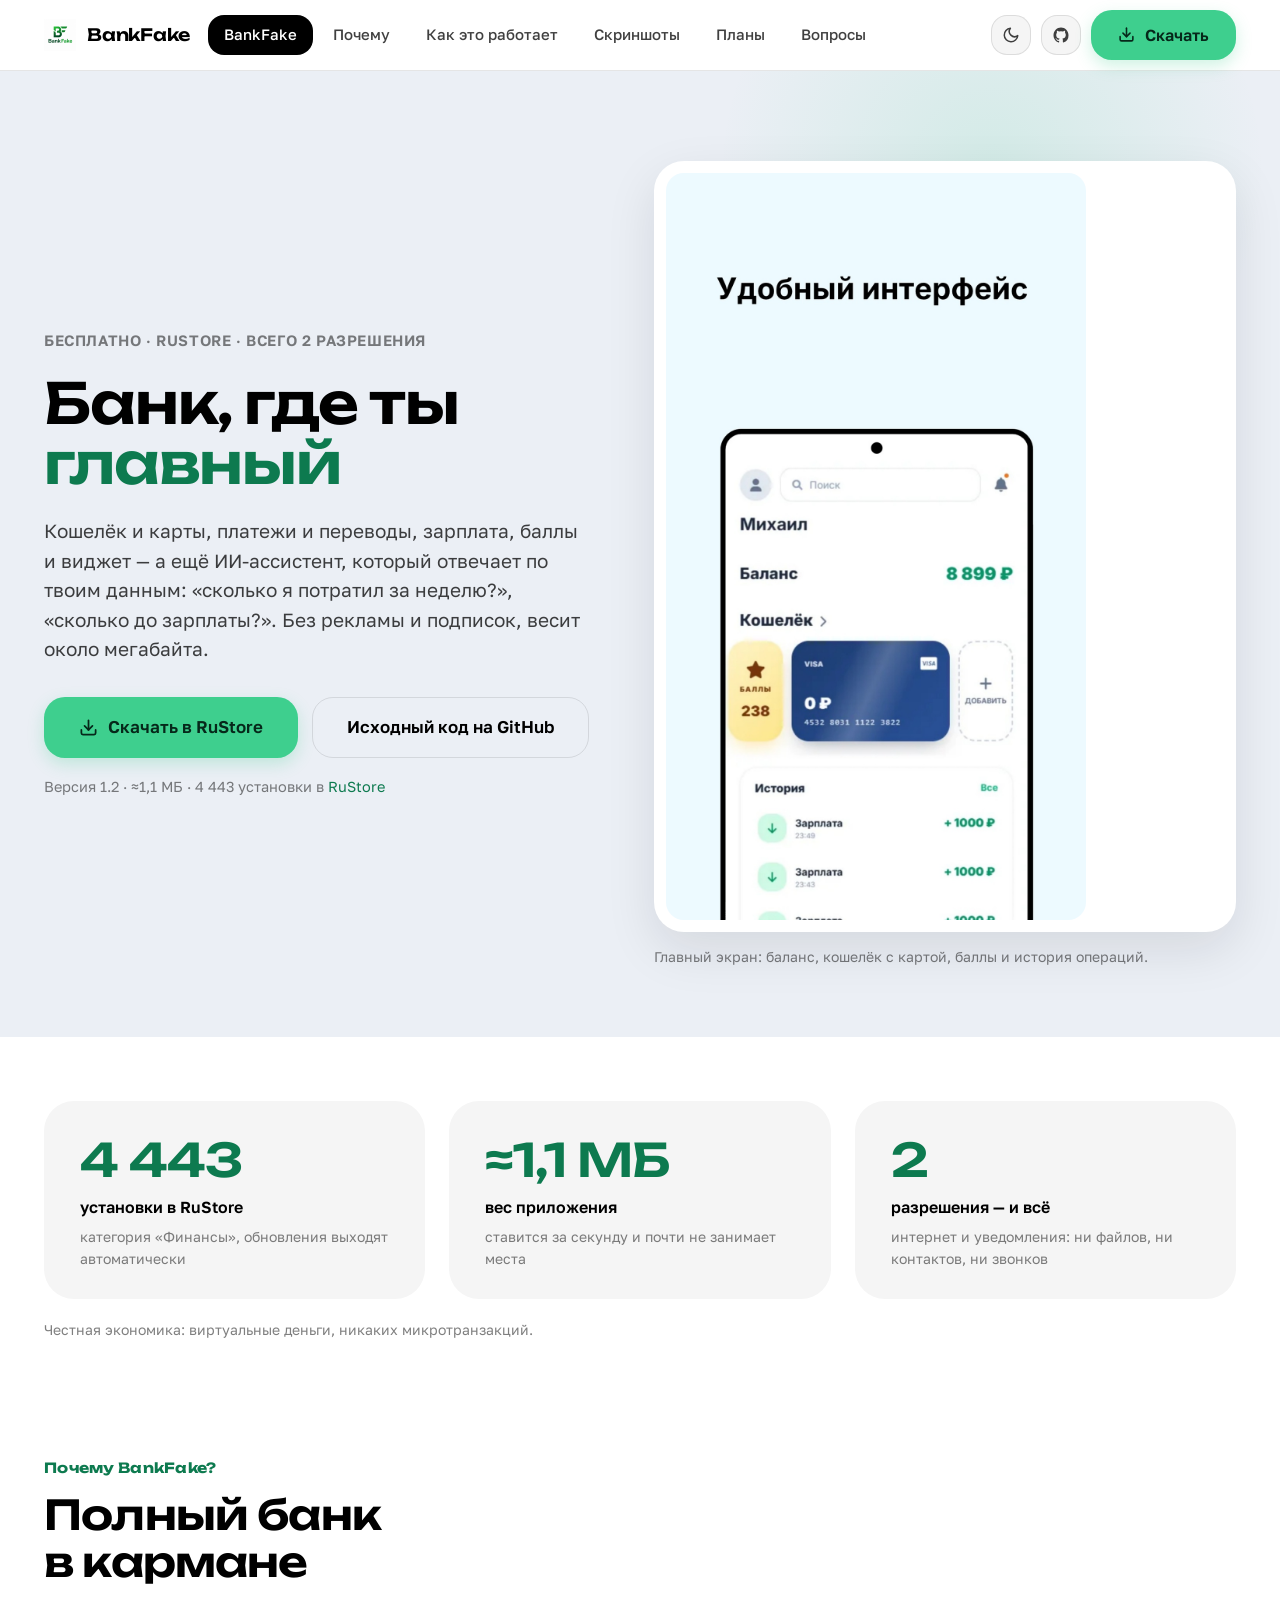
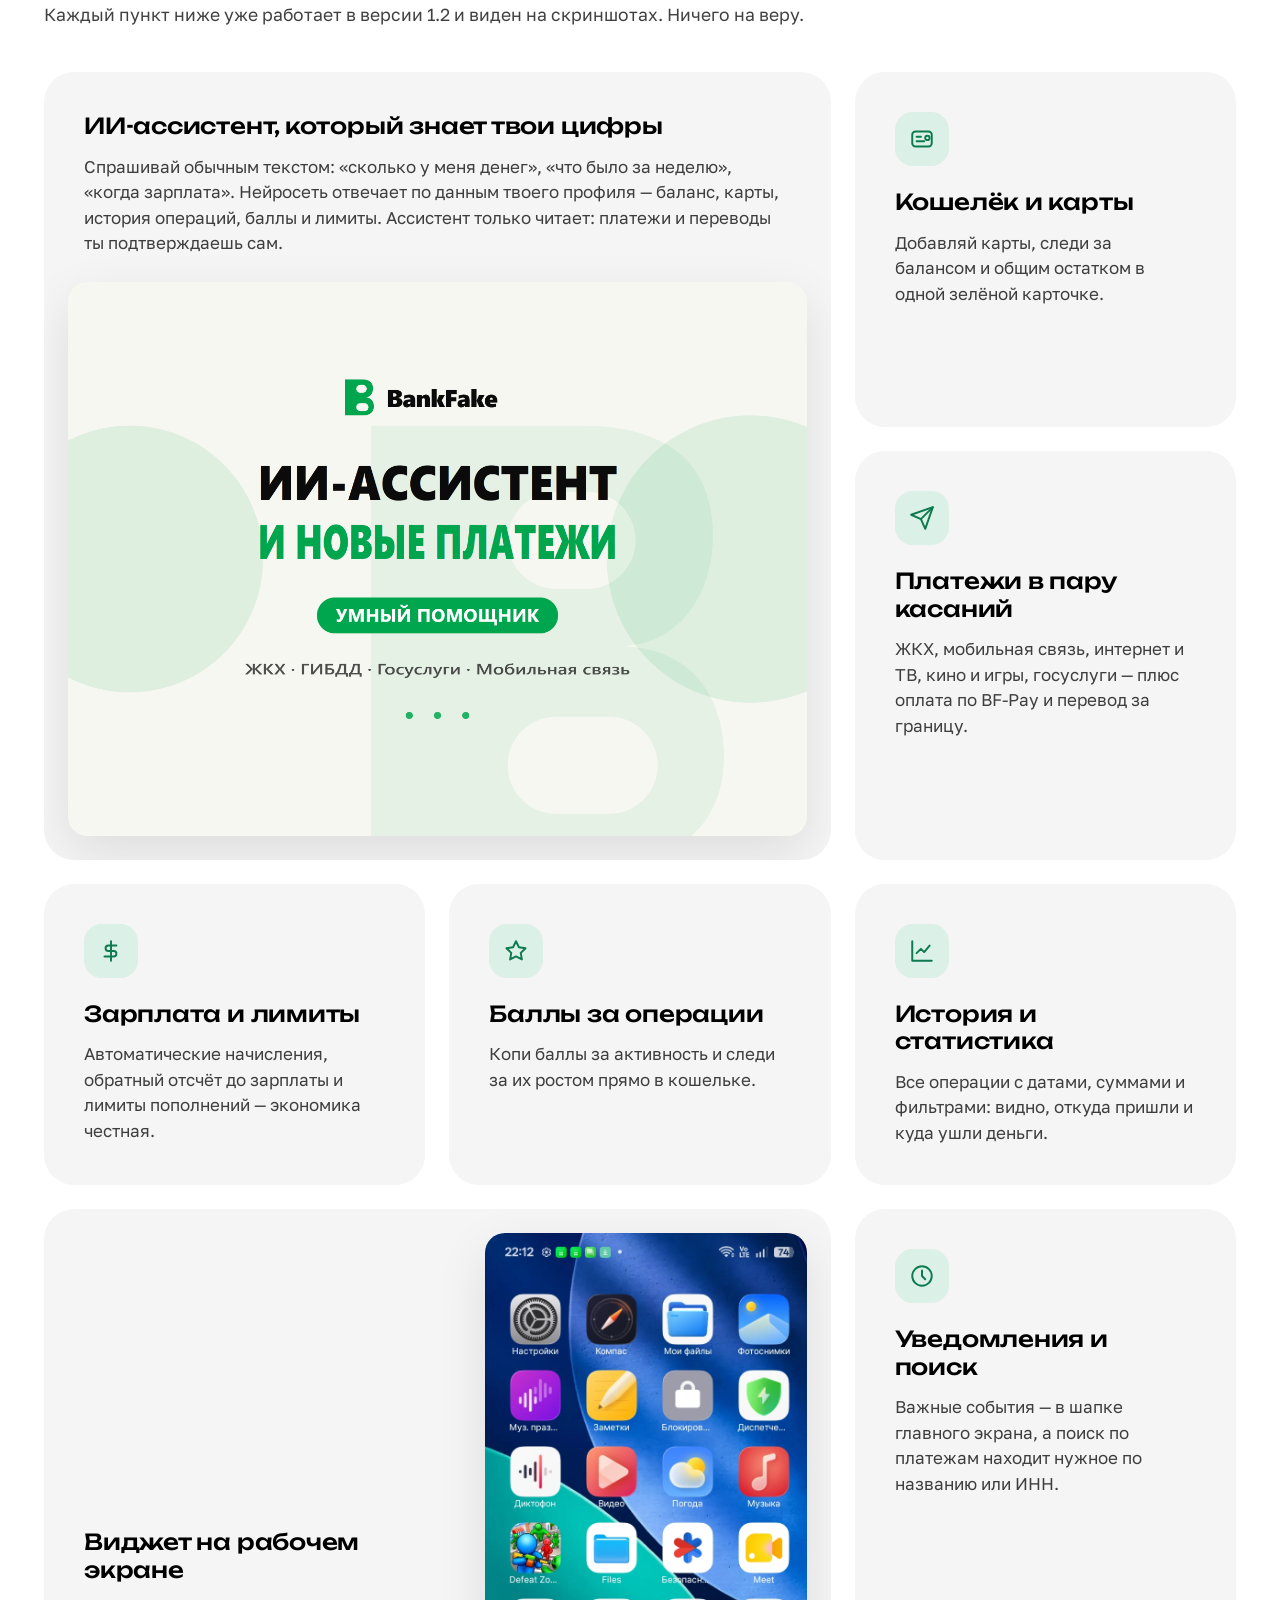
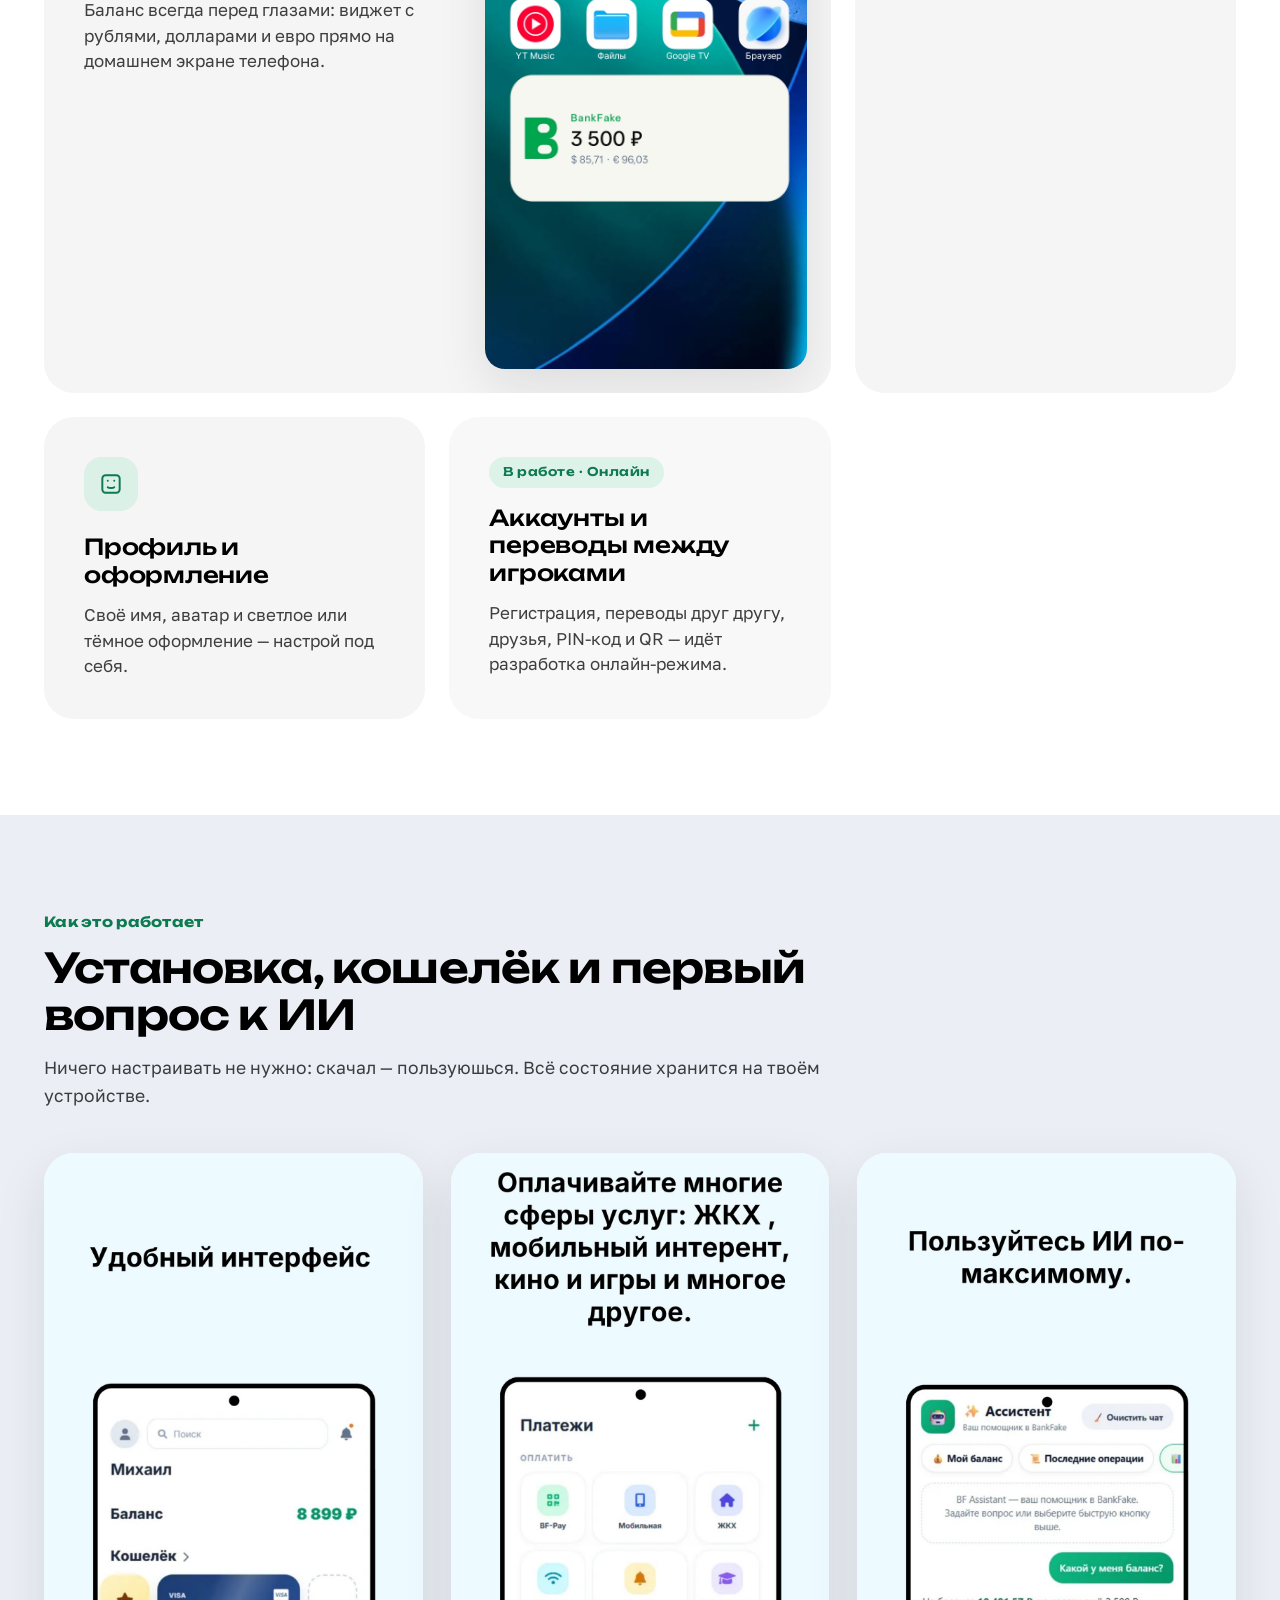
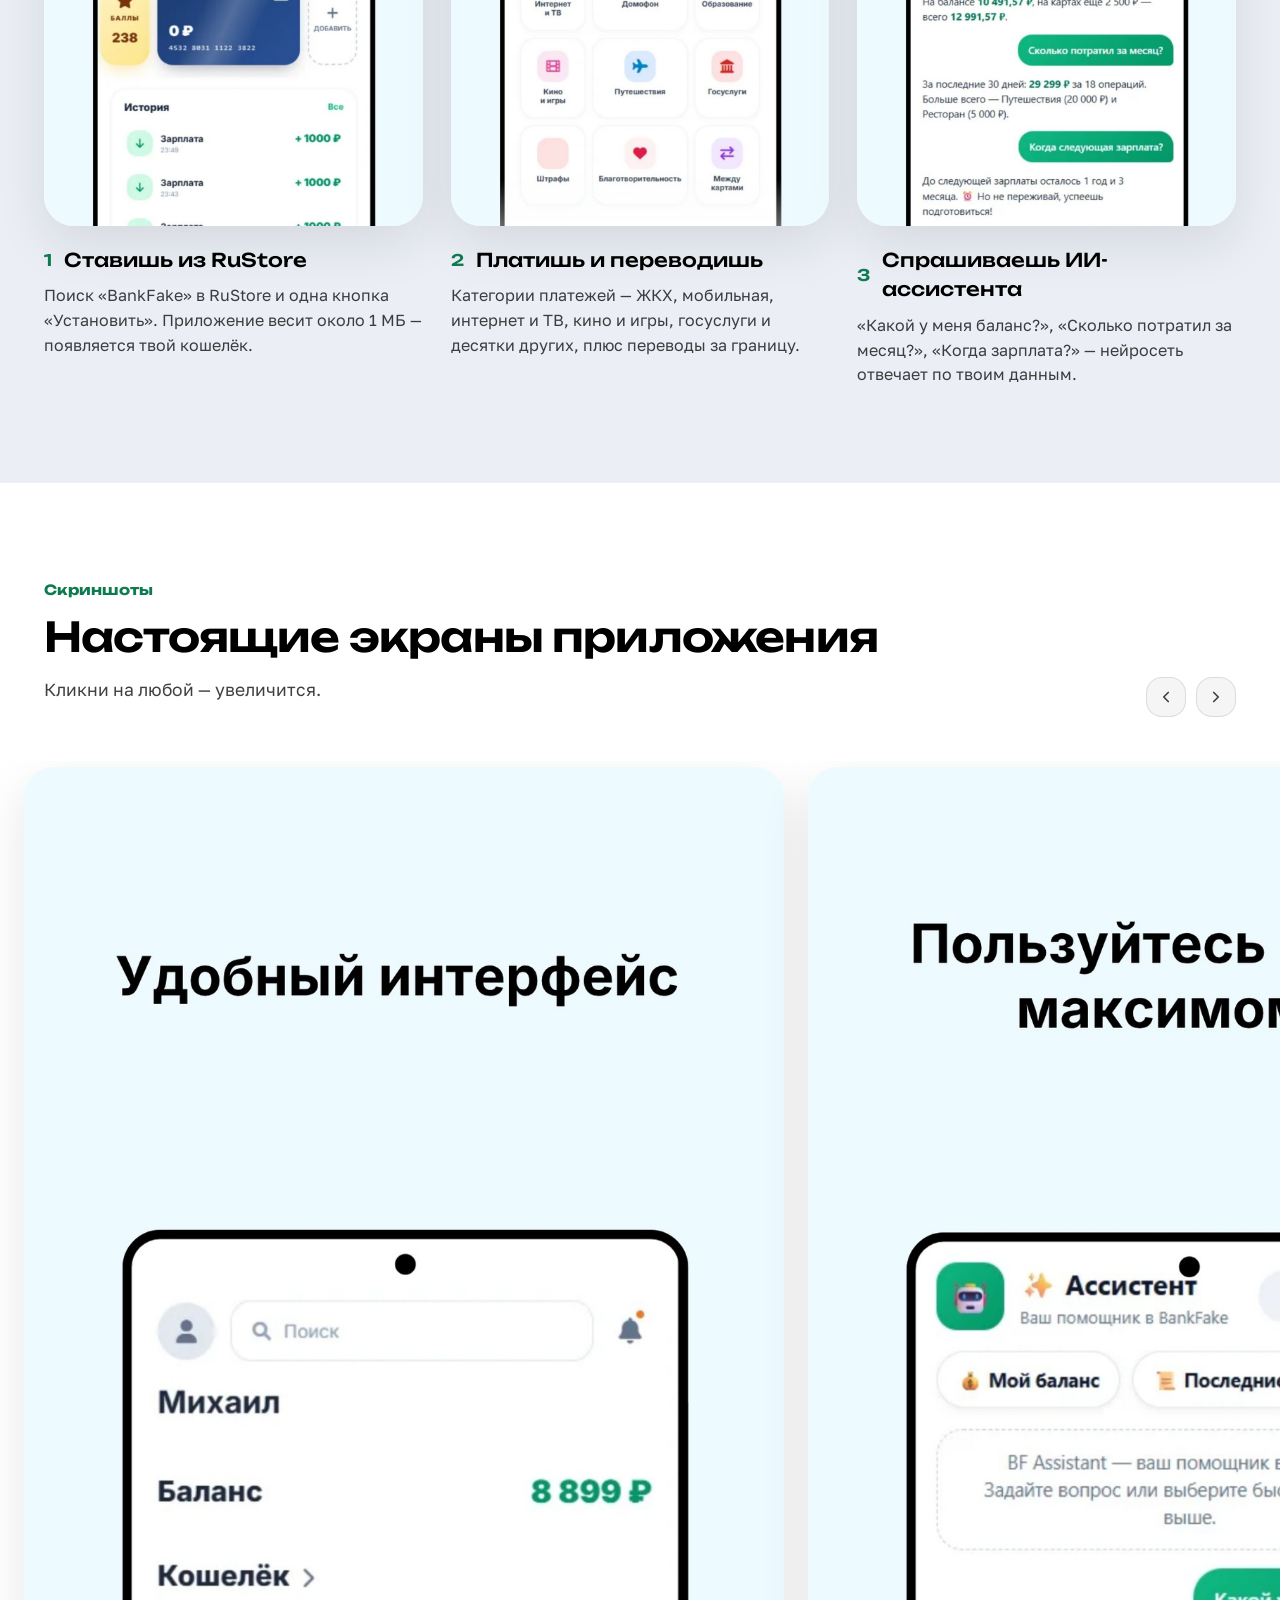
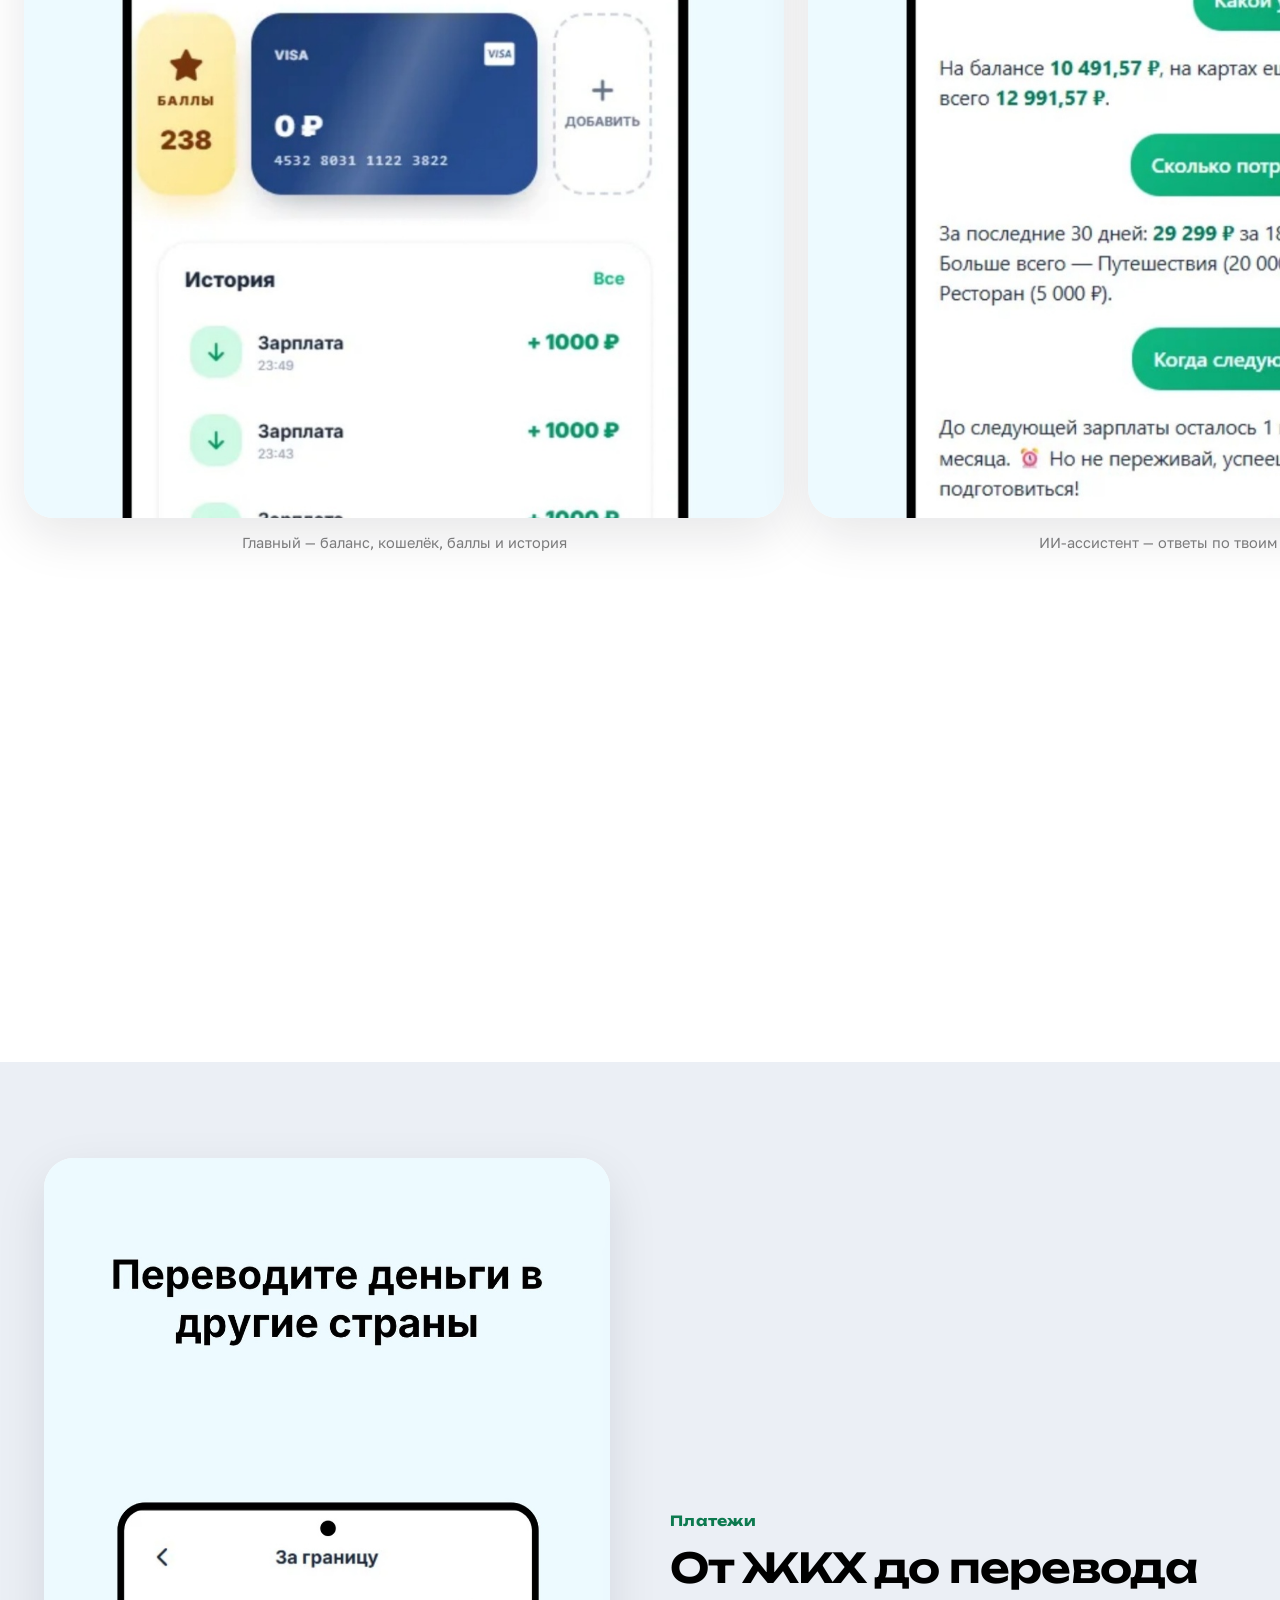
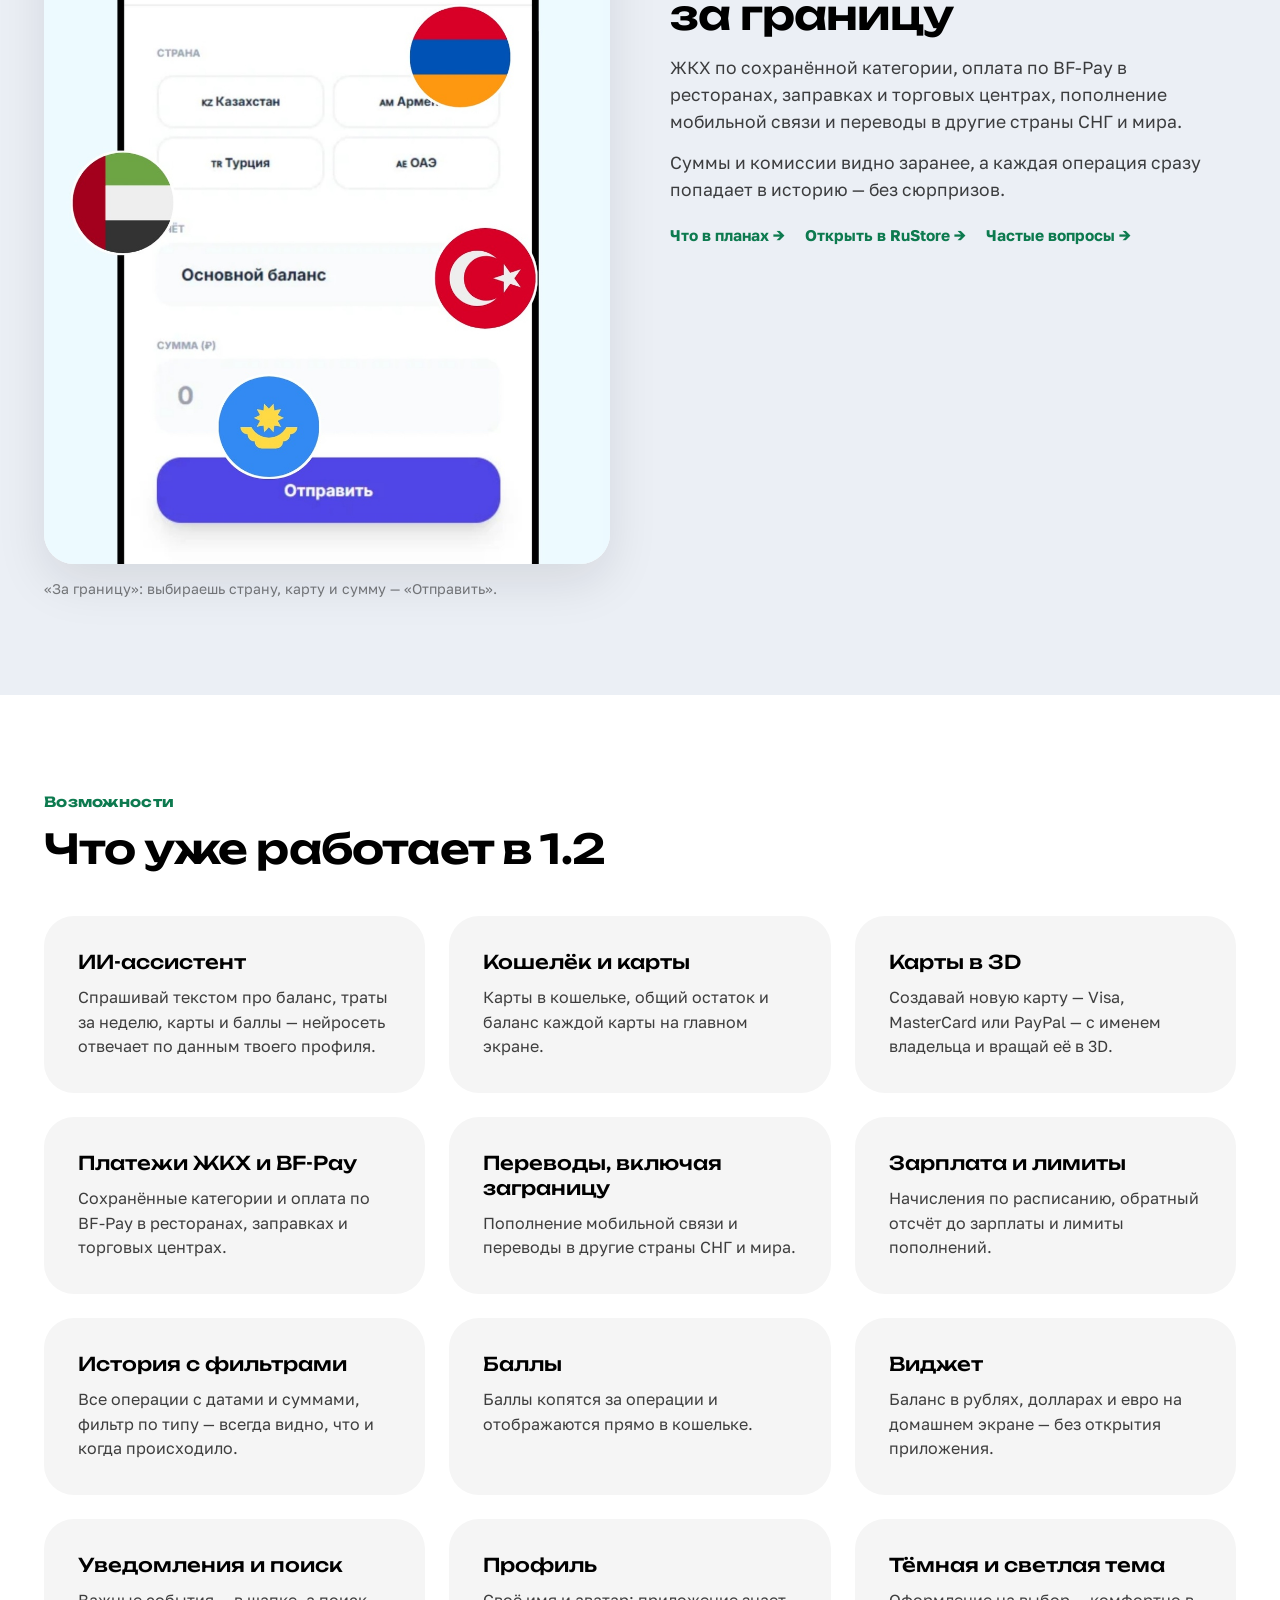
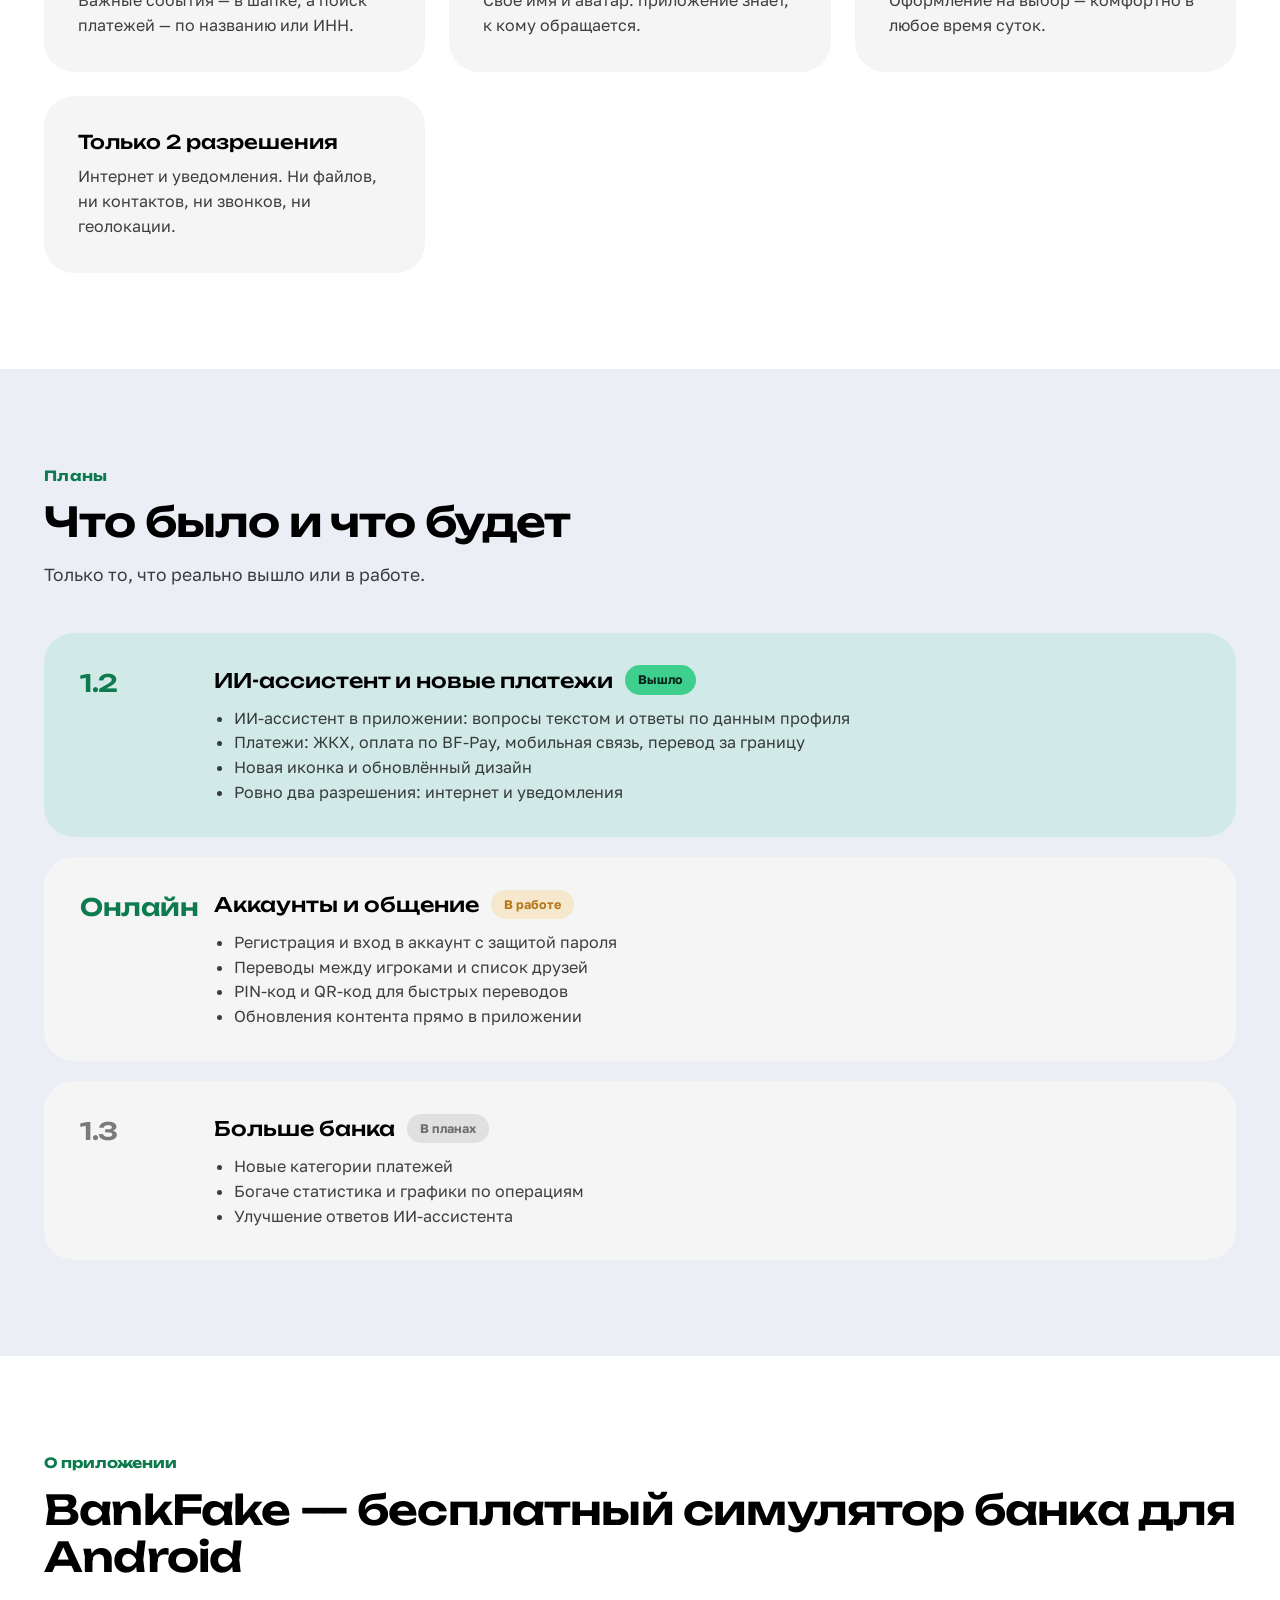
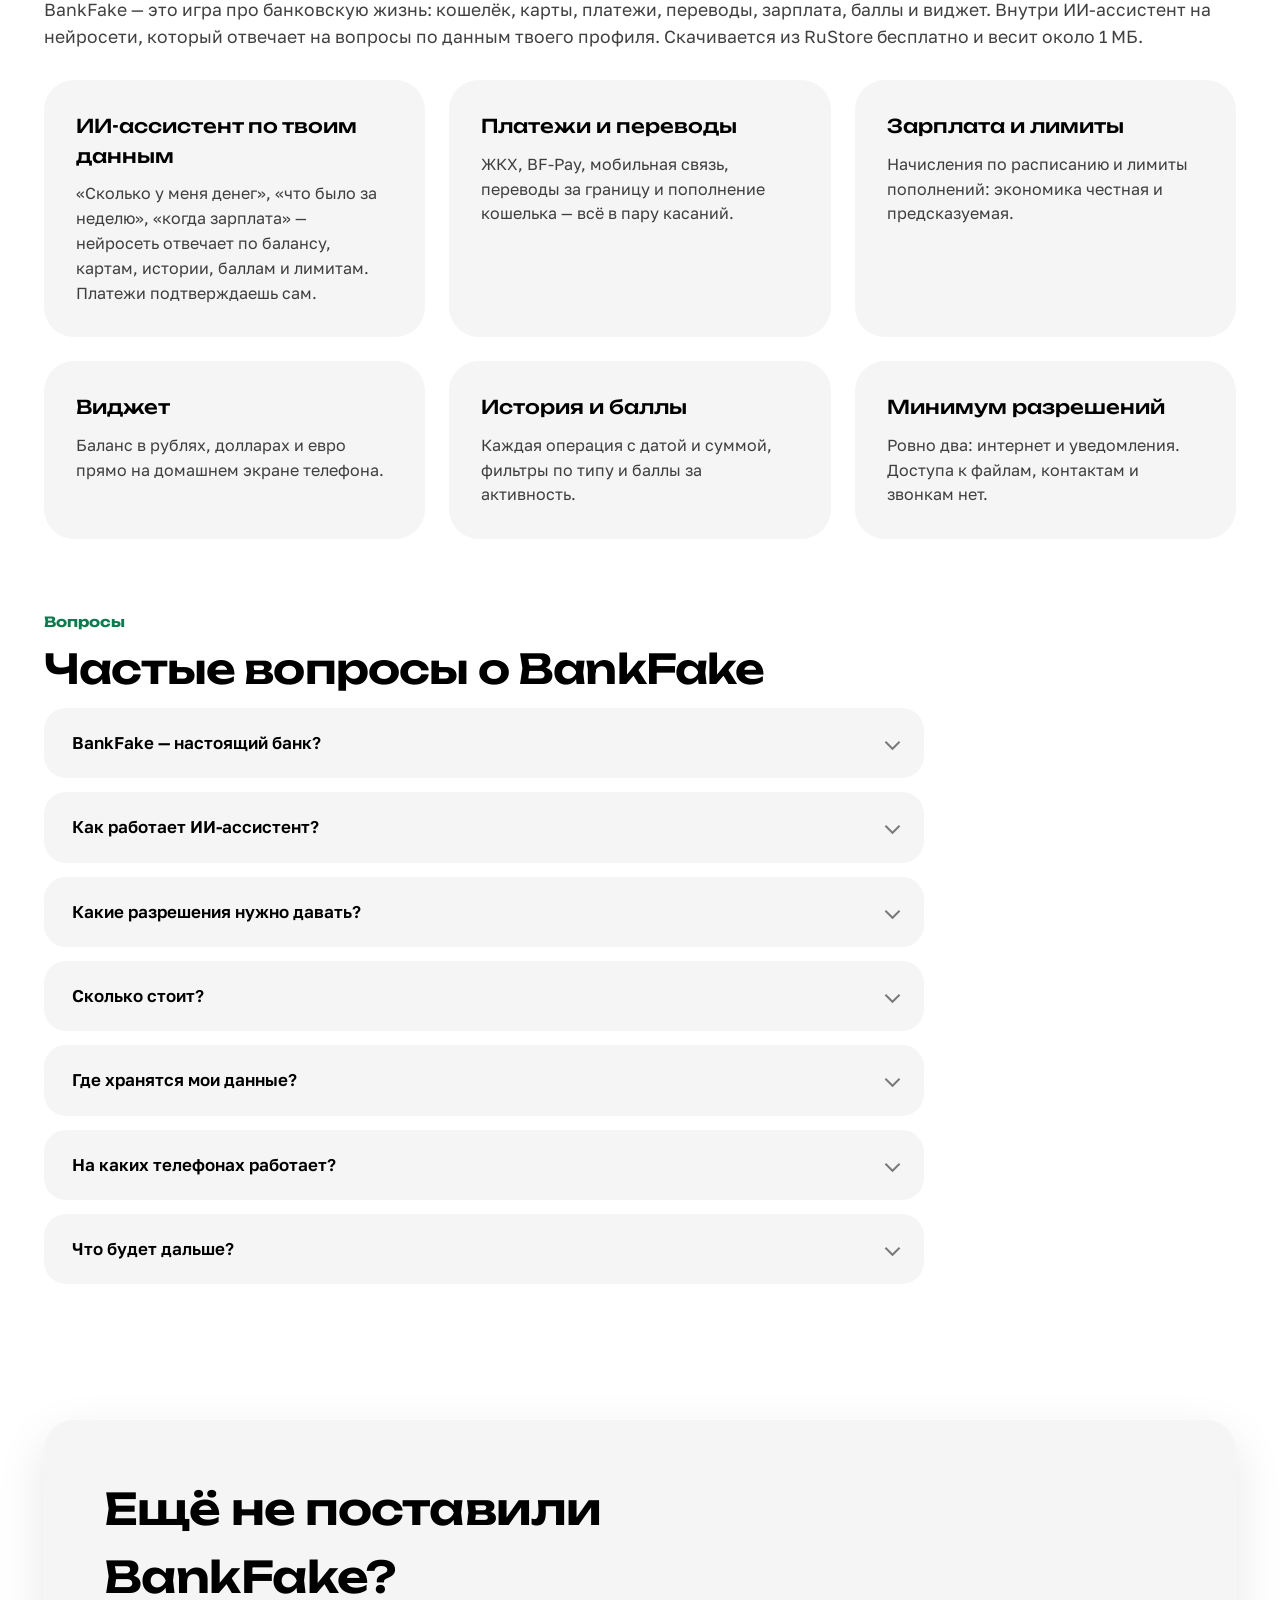
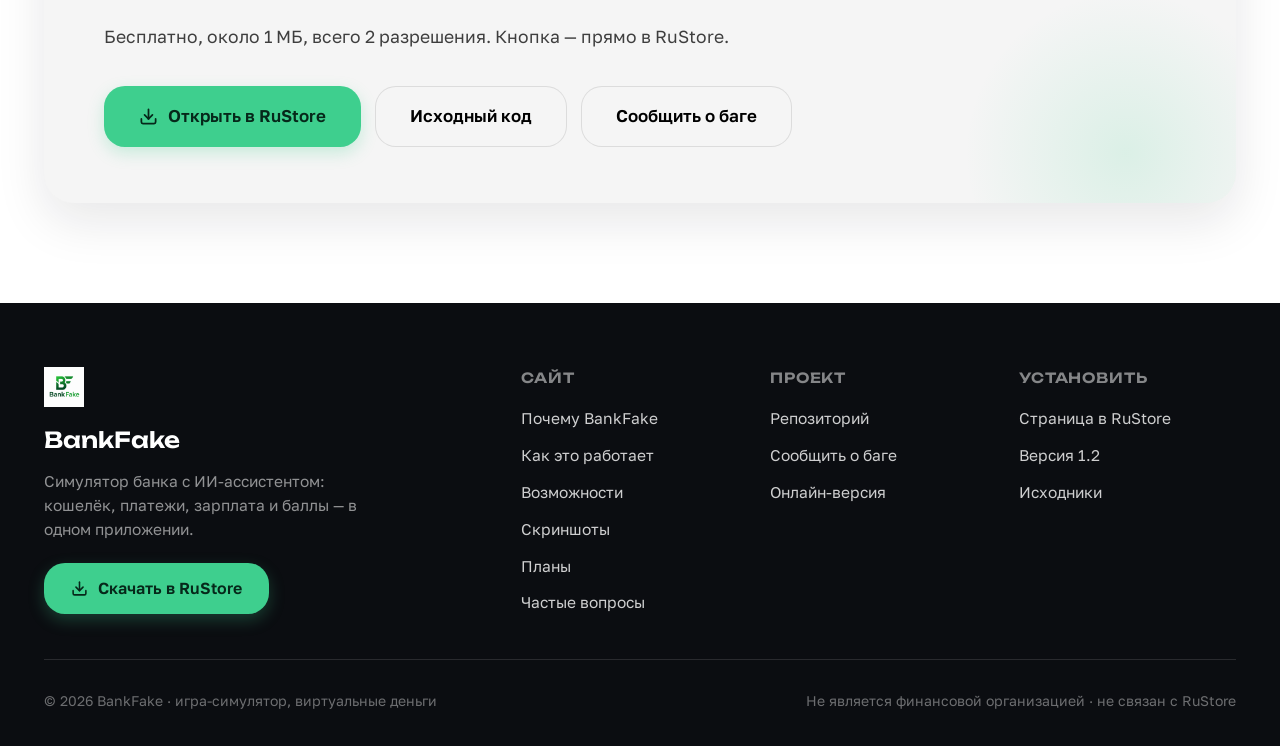
==== commit ca1488fa: "????? ?????-????????? ? hero, ?????, ???????? ? ?????? (+3D-?????)" ====
--- a/index.html
+++ b/index.html
@@ -89,9 +89,9 @@
     </div>
     <figure class="h-hero-fig reveal">
       <div class="h-stage">
-        <img src="assets/screenshots/rustore-2.png" width="442" height="762" style="max-width:420px" alt="Главный экран BankFake: кошелёк, общий остаток и уведомления" fetchpriority="high">
-      </div>
-      <figcaption>Главный экран: кошелёк, общий остаток, баллы и уведомления.</figcaption>
+        <img src="assets/screenshots/promo-ui.jpg" width="1080" height="1920" style="max-width:420px" alt="Главный экран BankFake: баланс, кошелёк с картой, баллы и история" fetchpriority="high">
+      </div>
+      <figcaption>Главный экран: баланс, кошелёк с картой, баллы и история операций.</figcaption>
     </figure>
   </div>
 </section>
@@ -141,7 +141,7 @@
           <svg viewBox="0 0 24 24" fill="none" stroke="currentColor" stroke-width="1.8" stroke-linecap="round" stroke-linejoin="round"><path d="M22 2 11 13"/><path d="M22 2 15 22l-4-9-9-4z"/></svg>
         </div>
         <h3>Платежи в пару касаний</h3>
-        <p>ЖКХ, оплата по BF-Pay в ресторанах и на заправках, мобильная связь и перевод за границу.</p>
+        <p>ЖКХ, мобильная связь, интернет и ТВ, кино и игры, госуслуги — плюс оплата по BF-Pay и перевод за границу.</p>
       </article>
 
       <article class="b-card reveal">
@@ -213,19 +213,19 @@
     </div>
     <ol class="h-steps">
       <li class="reveal">
-        <div class="h-frame"><img src="assets/screenshots/rustore-2.png" alt="Главный экран: кошелёк и общий остаток" loading="lazy"></div>
+        <div class="h-frame"><img src="assets/screenshots/promo-ui.jpg" alt="Главный экран: баланс, кошелёк и история" loading="lazy"></div>
         <h3><i>1</i>Ставишь из RuStore</h3>
-        <p>Поиск «BankFake» в RuStore и одна кнопка «Установить». Приложение весит около 1 МБ.</p>
+        <p>Поиск «BankFake» в RuStore и одна кнопка «Установить». Приложение весит около 1 МБ — появляется твой кошелёк.</p>
       </li>
       <li class="reveal">
-        <div class="h-frame"><img src="assets/screenshots/rustore-3.png" alt="Платежи: ЖКХ, BF-Pay, мобильная связь, перевод за границу" loading="lazy"></div>
+        <div class="h-frame"><img src="assets/screenshots/promo-payments.jpg" alt="Платежи: ЖКХ, мобильная, интернет и ТВ, кино и игры" loading="lazy"></div>
         <h3><i>2</i>Платишь и переводишь</h3>
-        <p>Кошелёк пополняется зарплатой, платежи — ЖКХ, BF-Pay, мобильная связь — и переводы, в том числе за границу.</p>
+        <p>Категории платежей — ЖКХ, мобильная, интернет и ТВ, кино и игры, госуслуги и десятки других, плюс переводы за границу.</p>
       </li>
       <li class="reveal">
-        <div class="h-frame"><img src="assets/screenshots/rustore-1.png" alt="История операций: зарплата +1000 ₽" loading="lazy"></div>
-        <h3><i>3</i>Следишь за историей</h3>
-        <p>Каждая операция с датой и суммой. А вопрос «куда ушли деньги?» задаёшь ИИ-ассистенту текстом.</p>
+        <div class="h-frame"><img src="assets/screenshots/promo-ai.jpg" alt="ИИ-ассистент: баланс, траты за месяц, зарплата" loading="lazy"></div>
+        <h3><i>3</i>Спрашиваешь ИИ-ассистента</h3>
+        <p>«Какой у меня баланс?», «Сколько потратил за месяц?», «Когда зарплата?» — нейросеть отвечает по твоим данным.</p>
       </li>
     </ol>
   </div>
@@ -247,17 +247,33 @@
     </div>
   </div>
   <div class="slider reveal" id="shotSlider">
-    <figure class="s-item" data-full="assets/screenshots/rustore-2.png">
-      <img src="assets/screenshots/rustore-2.png" alt="Главный экран: кошелёк, общий остаток, уведомления" loading="lazy">
-      <figcaption>Главный — кошелёк, остаток, баллы и уведомления</figcaption>
-    </figure>
-    <figure class="s-item" data-full="assets/screenshots/rustore-3.png">
-      <img src="assets/screenshots/rustore-3.png" alt="Платежи: ЖКХ, BF-Pay, мобильная связь, перевод за границу" loading="lazy">
-      <figcaption>Платежи — ЖКХ, BF-Pay, связь и переводы</figcaption>
-    </figure>
-    <figure class="s-item" data-full="assets/screenshots/rustore-1.png">
-      <img src="assets/screenshots/rustore-1.png" alt="История операций: зарплата +1000 ₽" loading="lazy">
-      <figcaption>История — все операции с датами и фильтрами</figcaption>
+    <figure class="s-item" data-full="assets/screenshots/promo-ui.jpg">
+      <img src="assets/screenshots/promo-ui.jpg" alt="Главный экран: баланс, кошелёк, баллы и история" loading="lazy">
+      <figcaption>Главный — баланс, кошелёк, баллы и история</figcaption>
+    </figure>
+    <figure class="s-item" data-full="assets/screenshots/promo-ai.jpg">
+      <img src="assets/screenshots/promo-ai.jpg" alt="ИИ-ассистент: баланс, траты за месяц, зарплата" loading="lazy">
+      <figcaption>ИИ-ассистент — ответы по твоим данным</figcaption>
+    </figure>
+    <figure class="s-item" data-full="assets/screenshots/promo-payments.jpg">
+      <img src="assets/screenshots/promo-payments.jpg" alt="Платежи: ЖКХ, мобильная, интернет и ТВ, кино и игры" loading="lazy">
+      <figcaption>Платежи — десятки сфер услуг</figcaption>
+    </figure>
+    <figure class="s-item" data-full="assets/screenshots/promo-bfpay.jpg">
+      <img src="assets/screenshots/promo-bfpay.jpg" alt="BF-Pay: сумма, категория, способ оплаты" loading="lazy">
+      <figcaption>BF-Pay — сумма, категория и способ оплаты</figcaption>
+    </figure>
+    <figure class="s-item" data-full="assets/screenshots/promo-abroad.jpg">
+      <img src="assets/screenshots/promo-abroad.jpg" alt="Перевод за границу: Казахстан, Армения, Турция, ОАЭ" loading="lazy">
+      <figcaption>За границу — выбор страны и суммы</figcaption>
+    </figure>
+    <figure class="s-item" data-full="assets/screenshots/promo-cards.jpg">
+      <img src="assets/screenshots/promo-cards.jpg" alt="Мои карты: создание карты Visa, MasterCard, PayPal" loading="lazy">
+      <figcaption>Мои карты — Visa, MasterCard и PayPal</figcaption>
+    </figure>
+    <figure class="s-item" data-full="assets/screenshots/promo-chart.jpg">
+      <img src="assets/screenshots/promo-chart.jpg" alt="ИИ-график: расходы по категориям и последние 7 дней" loading="lazy">
+      <figcaption>ИИ-график — расходы по категориям</figcaption>
     </figure>
     <figure class="s-item" data-full="assets/screenshots/widget.jpg">
       <img src="assets/screenshots/widget.jpg" alt="Виджет BankFake на домашнем экране" loading="lazy">
@@ -270,8 +286,8 @@
 <section class="h-sec alt">
   <div class="h-wrap h-split">
     <figure class="h-frame-fig reveal">
-      <div class="h-frame"><img src="assets/screenshots/rustore-3.png" alt="Раздел «Платежи»: ЖКХ, BF-Pay, мобильная связь, перевод за границу" loading="lazy"></div>
-      <figcaption>«Платежи»: поиск по названию или ИНН, сохранённые категории и оплата в один тап.</figcaption>
+      <div class="h-frame"><img src="assets/screenshots/promo-abroad.jpg" alt="Перевод за границу: страна, карта и сумма" loading="lazy"></div>
+      <figcaption>«За границу»: выбираешь страну, карту и сумму — «Отправить».</figcaption>
     </figure>
     <div class="reveal">
       <span class="h-kick-2">Платежи</span>
@@ -294,6 +310,7 @@
     <div class="h-cards">
       <article class="h-card reveal"><h3>ИИ-ассистент</h3><p>Спрашивай текстом про баланс, траты за неделю, карты и баллы — нейросеть отвечает по данным твоего профиля.</p></article>
       <article class="h-card reveal"><h3>Кошелёк и карты</h3><p>Карты в кошельке, общий остаток и баланс каждой карты на главном экране.</p></article>
+      <article class="h-card reveal"><h3>Карты в 3D</h3><p>Создавай новую карту — Visa, MasterCard или PayPal — с именем владельца и вращай её в 3D.</p></article>
       <article class="h-card reveal"><h3>Платежи ЖКХ и BF-Pay</h3><p>Сохранённые категории и оплата по BF-Pay в ресторанах, заправках и торговых центрах.</p></article>
       <article class="h-card reveal"><h3>Переводы, включая заграницу</h3><p>Пополнение мобильной связи и переводы в другие страны СНГ и мира.</p></article>
       <article class="h-card reveal"><h3>Зарплата и лимиты</h3><p>Начисления по расписанию, обратный отсчёт до зарплаты и лимиты пополнений.</p></article>
--- a/styles.css
+++ b/styles.css
@@ -0,0 +1,491 @@
+/* ============ NullLauncher — дизайн в стиле easylauncher.org ============
+   Unbounded (заголовки) + Golos Text (текст), большие карточки 30px,
+   светлая/тёмная тема, акцент emerald #3ecf8e                                */
+
+:root {
+  --bg: #ffffff;
+  --bg-2: #f5f6f5;
+  --panel: #ebeff5;
+  --text: #000000;
+  --text-2: rgba(0, 0, 0, .75);
+  --mute: rgba(0, 0, 0, .5);
+  --line: rgba(0, 0, 0, .1);
+  --card: #f5f5f5;
+  --card-2: #f8f8f8;
+  --accent: #3ecf8e;
+  --accent-2: #2fb87b;
+  --accent-3: #259c68;
+  --accent-text: #0d7a4f;
+  --accent-soft: rgba(62, 207, 142, .14);
+  --inv: #06281a;
+  --shadow: 0 18px 50px rgba(16, 20, 28, .10);
+  --radius: 30px;
+  --radius-btn: 21px;
+  --transition: .22s ease;
+}
+html[data-theme="dark"] {
+  --bg: #090a0d;
+  --bg-2: #0e1014;
+  --panel: #14171e;
+  --text: #ffffff;
+  --text-2: rgba(255, 255, 255, .75);
+  --mute: rgba(255, 255, 255, .5);
+  --line: rgba(255, 255, 255, .1);
+  --card: #14171e;
+  --card-2: #101218;
+  --accent: #3ecf8e;
+  --accent-2: #4fdca0;
+  --accent-text: #4fdca0;
+  --accent-soft: rgba(62, 207, 142, .16);
+  --inv: #06281a;
+  --shadow: 0 20px 56px rgba(0, 0, 0, .5);
+}
+
+* { box-sizing: border-box; }
+html { scroll-behavior: smooth; }
+body {
+  margin: 0;
+  background: var(--bg);
+  color: var(--text);
+  font-family: "Golos Text", system-ui, -apple-system, "Segoe UI", sans-serif;
+  font-size: 16px;
+  line-height: 1.55;
+  -webkit-font-smoothing: antialiased;
+}
+img { max-width: 100%; display: block; }
+a { color: var(--accent-text); text-decoration: none; }
+a:hover { text-decoration: underline; }
+h1, h2, h3, .h-brand span, .h-road-ver, .b-badge {
+  font-family: Unbounded, "Golos Text", sans-serif;
+}
+code {
+  background: rgba(127, 127, 127, .14);
+  border-radius: 6px;
+  padding: 1px 6px;
+  font-size: .9em;
+}
+.h-wrap { max-width: 1240px; margin: 0 auto; padding: 0 24px; }
+
+/* ============================== ШАПКА ============================== */
+.h-top {
+  position: sticky; top: 0; z-index: 60;
+  background: color-mix(in srgb, var(--bg) 88%, transparent);
+  backdrop-filter: blur(14px);
+  border-bottom: 1px solid var(--line);
+}
+.h-top nav { display: flex; align-items: center; gap: 18px; height: 70px; }
+.h-brand {
+  display: flex; align-items: center; gap: 11px;
+  font-weight: 600; font-size: 17px; color: var(--text);
+  flex-shrink: 0; letter-spacing: -.01em;
+}
+.h-brand:hover { text-decoration: none; }
+.h-pillbar { display: flex; gap: 4px; flex: 1; min-width: 0; }
+.h-pill {
+  padding: 8px 16px; border-radius: 16px;
+  color: var(--text-2); font-size: 15px; font-weight: 500;
+  white-space: nowrap;
+}
+.h-pill:hover { color: var(--text); background: var(--card); text-decoration: none; }
+.h-pill.active, .h-pill[aria-current="page"] { background: var(--text); color: var(--bg); }
+.h-tools { display: flex; align-items: center; gap: 10px; flex-shrink: 0; }
+.h-ibtn {
+  width: 40px; height: 40px; border-radius: 16px;
+  display: inline-flex; align-items: center; justify-content: center;
+  background: var(--card); border: 1px solid var(--line);
+  color: var(--text-2); cursor: pointer;
+  transition: var(--transition);
+}
+.h-ibtn:hover { color: var(--text); border-color: var(--mute); }
+.h-ibtn svg { width: 18px; height: 18px; }
+.ic-sun { display: none; }
+html[data-theme="dark"] .ic-sun { display: block; }
+html[data-theme="dark"] .ic-moon { display: none; }
+
+/* кнопки */
+.h-btn {
+  display: inline-flex; align-items: center; justify-content: center; gap: 10px;
+  padding: 12px 26px; border-radius: var(--radius-btn);
+  font-family: "Golos Text", sans-serif;
+  font-weight: 600; font-size: 16px; cursor: pointer;
+  border: 1px solid transparent;
+  transition: var(--transition);
+}
+.h-btn:hover { text-decoration: none; transform: translateY(-1px); }
+.h-btn.pri {
+  background: var(--accent); color: var(--inv);
+  box-shadow: 0 6px 16px rgba(62, 207, 142, .25);
+}
+.h-btn.pri:hover { background: var(--accent-2); box-shadow: 0 7px 18px rgba(62, 207, 142, .32); }
+.h-btn.sec { background: var(--card); border-color: var(--line); color: var(--text); }
+.h-btn.sec:hover { border-color: var(--mute); }
+.h-btn.ghost { background: transparent; border-color: var(--line); color: var(--text); }
+.h-btn.ghost:hover { border-color: var(--text); }
+.h-btn.xl { padding: 16px 34px; font-size: 17px; }
+
+.burger { display: none; }
+
+/* ============================== HERO ============================== */
+.h-hero {
+  position: relative; overflow: hidden;
+  padding: 90px 0 70px;
+  background: var(--panel);
+}
+.h-hero-glow {
+  position: absolute; right: -8%; top: -30%;
+  width: 780px; height: 780px; border-radius: 50%;
+  background: radial-gradient(50% 50% at 50% 50%, var(--accent-soft) 0%, transparent 70%);
+  pointer-events: none;
+}
+.h-hero-grid {
+  position: relative;
+  display: grid; grid-template-columns: 1.02fr 1.08fr;
+  gap: 60px; align-items: center;
+}
+.h-kick {
+  margin: 0 0 20px; color: var(--mute);
+  font-size: 15px; font-weight: 600; letter-spacing: .04em;
+  text-transform: uppercase;
+}
+.h-hero h1 {
+  margin: 0 0 22px;
+  font-size: clamp(36px, 4.4vw, 58px);
+  line-height: 1.08; font-weight: 600; letter-spacing: -.02em;
+}
+.h-hero h1 em { font-style: normal; color: var(--accent-text); }
+.h-lead {
+  margin: 0 0 34px; color: var(--text-2);
+  font-size: 19px; max-width: 560px;
+}
+.h-cta { display: flex; gap: 14px; flex-wrap: wrap; }
+.h-cta-meta { margin: 18px 0 0; color: var(--mute); font-size: 14.5px; }
+
+.h-hero-fig { margin: 0; }
+.h-stage {
+  background: var(--bg);
+  border-radius: var(--radius);
+  padding: 12px;
+  box-shadow: var(--shadow);
+  overflow: hidden;
+}
+.h-stage img { border-radius: 18px; width: 100%; height: auto; }
+.h-hero-fig figcaption,
+.h-frame-fig figcaption {
+  margin-top: 14px; color: var(--mute); font-size: 14px; line-height: 1.5;
+}
+
+/* ============================== ЖИВЫЕ ЦИФРЫ ============================== */
+.h-live { padding: 64px 0 20px; }
+.h-live-row {
+  display: grid; grid-template-columns: repeat(3, 1fr); gap: 24px;
+}
+.h-num {
+  background: var(--card); border-radius: var(--radius);
+  padding: 34px 36px 30px;
+}
+.h-num b {
+  display: block; font-family: Unbounded, sans-serif;
+  font-size: clamp(32px, 3.6vw, 46px);
+  font-weight: 600; letter-spacing: -.02em; line-height: 1.1;
+  color: var(--accent-text);
+}
+.h-num span { display: block; color: var(--text); font-size: 16px; font-weight: 600; margin-top: 10px; }
+.h-num small { display: block; color: var(--mute); font-size: 14px; margin-top: 6px; }
+.h-live-note { margin: 20px 0 0; color: var(--mute); font-size: 14px; }
+
+/* ============================== СЕКЦИИ ============================== */
+.h-sec { padding: 96px 0; }
+.h-sec.alt { background: var(--panel); }
+.h-head { max-width: 780px; margin-bottom: 44px; }
+.h-head.row {
+  max-width: none; display: flex; align-items: flex-end;
+  justify-content: space-between; gap: 24px; flex-wrap: wrap;
+}
+.h-kick-2 {
+  color: var(--accent-text); font-size: 14px; font-weight: 700;
+  display: block; margin-bottom: 12px;
+  font-family: Unbounded, sans-serif; letter-spacing: .02em;
+}
+.h-sec h2, .h-split h2, .seo h2 {
+  margin: 0 0 16px;
+  font-size: clamp(28px, 3.2vw, 42px);
+  line-height: 1.15; font-weight: 600; letter-spacing: -.02em;
+}
+.h-head p, .h-split p, .seo-lead {
+  color: var(--text-2); font-size: 17.5px; margin: 0 0 14px;
+}
+
+/* ============================== БЕНТО «ПОЧЕМУ» ============================== */
+.bento {
+  display: grid;
+  grid-template-columns: repeat(6, 1fr);
+  gap: 24px;
+}
+.b-card {
+  grid-column: span 2;
+  background: var(--card);
+  border-radius: var(--radius);
+  padding: 40px;
+  position: relative; overflow: hidden;
+  transition: var(--transition);
+}
+.b-card:hover { transform: translateY(-3px); }
+.b-big { grid-column: span 4; grid-row: span 2; display: flex; flex-direction: column; padding: 0; }
+.b-big .b-body { padding: 40px 40px 26px; }
+.b-wide { grid-column: span 4; display: flex; align-items: center; gap: 28px; padding: 0; }
+.b-wide .b-body { padding: 40px; flex: 1; }
+.b-soon { grid-column: span 2; background: var(--card-2); }
+
+.b-card h3 {
+  margin: 0 0 14px; font-size: 22px; line-height: 1.25;
+  font-weight: 500; letter-spacing: -.01em;
+}
+.b-card p { margin: 0; color: var(--text-2); font-size: 17px; line-height: 1.5; }
+.b-ic {
+  width: 54px; height: 54px; border-radius: 18px;
+  background: var(--accent-soft); color: var(--accent-text);
+  display: grid; place-items: center; margin-bottom: 22px;
+}
+.b-ic svg { width: 26px; height: 26px; }
+.b-shot { margin-top: auto; padding: 0 24px 24px; }
+.b-shot img { border-radius: 20px; box-shadow: var(--shadow); width: 100%; height: auto; }
+.b-wide .b-shot { padding: 24px 24px 24px 0; width: 44%; flex-shrink: 0; }
+.b-badge {
+  display: inline-block; margin-bottom: 16px;
+  font-size: 12px; font-weight: 600; letter-spacing: .04em;
+  padding: 6px 14px; border-radius: 999px;
+  background: var(--accent-soft); color: var(--accent-text);
+}
+
+/* шаги */
+.h-steps {
+  list-style: none; margin: 0; padding: 0;
+  display: grid; grid-template-columns: repeat(3, 1fr); gap: 28px;
+}
+.h-frame {
+  border-radius: var(--radius);
+  overflow: hidden; background: var(--bg);
+  box-shadow: var(--shadow);
+}
+.h-frame img { width: 100%; height: auto; }
+.h-steps h3 {
+  margin: 20px 0 8px; font-size: 19px; font-weight: 500;
+  display: flex; align-items: center; gap: 12px;
+}
+.h-steps h3 i {
+  font-style: normal; color: var(--accent-text);
+  font-family: Unbounded, sans-serif; font-weight: 600; font-size: 16px;
+}
+.h-steps p { margin: 0; color: var(--text-2); font-size: 16px; }
+
+/* сплиты */
+.h-split {
+  display: grid; grid-template-columns: 1fr 1fr;
+  gap: 60px; align-items: center;
+}
+.h-frame-fig { margin: 0; }
+.h-links { display: flex; flex-wrap: wrap; gap: 20px; margin-top: 20px; }
+.h-more { font-weight: 700; font-size: 15.5px; }
+
+/* карточки возможностей */
+.h-cards { display: grid; grid-template-columns: repeat(3, 1fr); gap: 24px; }
+.h-card {
+  background: var(--card); border-radius: var(--radius);
+  padding: 34px; transition: var(--transition);
+}
+.h-card:hover { transform: translateY(-3px); }
+.h-card h3 { margin: 0 0 10px; font-size: 19px; font-weight: 500; line-height: 1.3; }
+.h-card p { margin: 0; color: var(--text-2); font-size: 16px; }
+
+/* ============================== СЛАЙДЕР СКРИНШОТОВ ============================== */
+.slider-nav { display: flex; gap: 10px; }
+.slider {
+  display: flex; gap: 24px;
+  overflow-x: auto; scroll-snap-type: x mandatory;
+  padding: 6px 24px 26px;
+  scrollbar-width: none;
+}
+.slider::-webkit-scrollbar { display: none; }
+.s-item {
+  margin: 0; flex: 0 0 min(760px, 82vw);
+  scroll-snap-align: center; cursor: zoom-in;
+}
+.s-item img {
+  border-radius: var(--radius);
+  box-shadow: var(--shadow);
+  width: 100%; height: auto;
+}
+.s-item figcaption { margin-top: 14px; color: var(--mute); font-size: 14.5px; text-align: center; }
+
+/* ============================== ПЛАНЫ ============================== */
+.h-road { display: grid; gap: 20px; }
+.h-road-item {
+  display: grid; grid-template-columns: 110px 1fr; gap: 24px;
+  background: var(--card); border-radius: var(--radius);
+  padding: 32px 36px;
+}
+.h-road-item.done { background: var(--accent-soft); }
+.h-road-ver { font-weight: 600; font-size: 24px; color: var(--mute); letter-spacing: -.02em; }
+.h-road-item.done .h-road-ver, .h-road-item.active .h-road-ver { color: var(--accent-text); }
+.h-road-body h3 {
+  margin: 0 0 10px; font-size: 20px; font-weight: 500;
+  display: flex; align-items: center; gap: 12px; flex-wrap: wrap;
+}
+.h-road-body ul { margin: 0; padding-left: 20px; color: var(--text-2); font-size: 16px; }
+.pill { font-family: "Golos Text", sans-serif; font-size: 12.5px; font-weight: 700; padding: 5px 13px; border-radius: 999px; }
+.pill.done { background: var(--accent); color: var(--inv); }
+.pill.work { background: rgba(245, 185, 66, .22); color: #b7791f; }
+html[data-theme="dark"] .pill.work { color: #f5b942; }
+.pill.plan { background: rgba(127, 127, 127, .18); color: var(--mute); }
+
+/* ============================== SEO / FAQ ============================== */
+.h-seo { padding-top: 96px; padding-bottom: 24px; }
+.seo { margin-bottom: 72px; }
+.seo-k {
+  color: var(--accent-text); font-size: 14px; font-weight: 700;
+  display: block; margin-bottom: 12px; font-family: Unbounded, sans-serif;
+}
+.seo-feats {
+  list-style: none; margin: 30px 0 0; padding: 0;
+  display: grid; grid-template-columns: repeat(3, 1fr); gap: 24px;
+}
+.seo-feats li { background: var(--card); border-radius: var(--radius); padding: 32px; }
+.seo-feats h3 { margin: 0 0 10px; font-size: 19px; font-weight: 500; }
+.seo-feats p { margin: 0; color: var(--text-2); font-size: 16px; }
+
+.seo-faq { display: grid; gap: 14px; max-width: 880px; }
+.seo-faq details { background: var(--card); border-radius: 22px; overflow: hidden; }
+.seo-faq summary {
+  cursor: pointer; padding: 22px 28px;
+  font-weight: 600; font-size: 17px;
+  list-style: none; position: relative; padding-right: 58px;
+}
+.seo-faq summary::-webkit-details-marker { display: none; }
+.seo-faq summary::after {
+  content: ""; position: absolute; right: 26px; top: 50%;
+  width: 9px; height: 9px; margin-top: -6px;
+  border-right: 2px solid var(--mute); border-bottom: 2px solid var(--mute);
+  transform: rotate(45deg); transition: transform .2s;
+}
+.seo-faq details[open] summary::after { transform: rotate(225deg); margin-top: -2px; }
+.seo-faq details > div { padding: 0 28px 22px; color: var(--text-2); font-size: 16.5px; }
+.seo-faq details > div p { margin: 0; }
+
+/* ============================== ФИНАЛ ============================== */
+.h-final { padding: 40px 0 100px; }
+.h-final-box {
+  position: relative; overflow: hidden;
+  background: var(--card); border-radius: var(--radius);
+  padding: 56px 60px;
+  display: flex; align-items: center; justify-content: space-between;
+  gap: 36px; flex-wrap: wrap;
+  box-shadow: var(--shadow);
+}
+.f-glow {
+  position: absolute; right: -120px; bottom: -180px;
+  width: 460px; height: 460px; border-radius: 50%;
+  background: radial-gradient(50% 50% at 50% 50%, var(--accent-soft) 0%, transparent 70%);
+  pointer-events: none;
+}
+.h-final-box h2 {
+  position: relative; margin: 0 0 12px;
+  font-size: clamp(28px, 3.4vw, 44px); font-weight: 600; letter-spacing: -.02em;
+}
+.h-final-box p { position: relative; margin: 0; color: var(--text-2); font-size: 17.5px; }
+.h-final-btns { position: relative; display: flex; gap: 14px; flex-wrap: wrap; }
+
+/* ============================== ПОДВАЛ ============================== */
+.h-foot { background: #14171e; color: #fff; padding: 64px 0 34px; }
+html[data-theme="light"] .h-foot { background: #0b0d11; }
+.h-foot-top {
+  display: grid; grid-template-columns: 1.2fr 2fr; gap: 48px;
+  padding-bottom: 44px; border-bottom: 1px solid rgba(255, 255, 255, .12);
+}
+.f-brand img { margin-bottom: 16px; }
+.f-brand > span {
+  display: block; font-family: Unbounded, sans-serif;
+  font-size: 22px; font-weight: 600; margin-bottom: 12px;
+}
+.f-brand p { color: rgba(255, 255, 255, .55); font-size: 15.5px; max-width: 330px; margin: 0 0 22px; }
+.h-foot-grid { display: grid; grid-template-columns: repeat(3, 1fr); gap: 32px; }
+.h-foot-grid h3 {
+  margin: 0 0 18px; font-size: 14px; font-weight: 600;
+  color: rgba(255, 255, 255, .5); letter-spacing: .06em; text-transform: uppercase;
+}
+.h-foot-grid ul { list-style: none; margin: 0; padding: 0; display: grid; gap: 12px; }
+.h-foot-grid ul a { color: rgba(255, 255, 255, .8); font-size: 15.5px; }
+.h-foot-grid ul a:hover { color: var(--accent); }
+.h-foot-bot {
+  margin-top: 30px;
+  display: flex; justify-content: space-between; gap: 14px; flex-wrap: wrap;
+  color: rgba(255, 255, 255, .4); font-size: 14px;
+}
+
+/* ============================== ЛАЙТБОКС ============================== */
+.lightbox {
+  position: fixed; inset: 0; z-index: 100;
+  background: rgba(4, 6, 10, .9);
+  display: grid; place-items: center;
+  padding: 4vh 4vw;
+}
+.lightbox[hidden] { display: none; }
+.lightbox img { max-width: 100%; max-height: 92vh; border-radius: 18px; }
+.lb-close {
+  position: absolute; top: 18px; right: 22px;
+  width: 46px; height: 46px; border-radius: 16px;
+  background: rgba(255, 255, 255, .12); border: none;
+  color: #fff; font-size: 18px; cursor: pointer;
+}
+.lb-close:hover { background: rgba(255, 255, 255, .22); }
+
+/* ============================== ПОЯВЛЕНИЕ (reveal) ============================== */
+.reveal { opacity: 0; transform: translateY(22px); transition: opacity .6s ease, transform .6s ease; }
+.reveal.in { opacity: 1; transform: none; }
+@media (prefers-reduced-motion: reduce) {
+  .reveal { opacity: 1; transform: none; transition: none; }
+}
+
+/* ============================== АДАПТИВ ============================== */
+@media (max-width: 1080px) {
+  .h-cards, .seo-feats { grid-template-columns: repeat(2, 1fr); }
+  .bento { grid-template-columns: repeat(4, 1fr); }
+  .b-card { grid-column: span 2; }
+  .b-big, .b-wide { grid-column: span 4; }
+  .b-wide { flex-direction: column; align-items: stretch; }
+  .b-wide .b-shot { width: auto; padding: 0 24px 24px; }
+}
+@media (max-width: 900px) {
+  .h-pillbar {
+    display: none; position: absolute; top: 70px; left: 0; right: 0;
+    flex-direction: column; gap: 4px;
+    background: var(--bg); border-bottom: 1px solid var(--line);
+    padding: 12px 24px;
+  }
+  .h-pillbar.open { display: flex; }
+  .burger {
+    display: inline-flex; flex-direction: column; justify-content: center; gap: 5px;
+    width: 40px; height: 40px; border-radius: 16px;
+    background: var(--card); border: 1px solid var(--line); cursor: pointer;
+    align-items: center;
+  }
+  .burger span { width: 16px; height: 2px; background: var(--text); border-radius: 2px; }
+  .h-hero-grid, .h-split { grid-template-columns: 1fr; gap: 36px; }
+  .h-hero { padding: 56px 0 48px; }
+  .h-steps { grid-template-columns: 1fr; }
+  .h-live-row { grid-template-columns: 1fr; }
+  .h-shots { grid-template-columns: 1fr; }
+  .h-foot-top { grid-template-columns: 1fr; gap: 36px; }
+  .h-foot-grid { grid-template-columns: 1fr 1fr; }
+  .h-road-item { grid-template-columns: 1fr; gap: 8px; }
+  .h-sec { padding: 64px 0; }
+  .h-seo { padding-top: 64px; }
+}
+@media (max-width: 640px) {
+  .h-cards, .seo-feats, .bento { grid-template-columns: 1fr; }
+  .b-card, .b-big, .b-wide, .b-soon { grid-column: span 1; }
+  .h-live-row { gap: 16px; }
+  .h-final-box { padding: 34px 26px; }
+  .h-btn.xl { width: 100%; }
+  .h-cta { flex-direction: column; }
+  .h-foot-grid { grid-template-columns: 1fr; }
+}
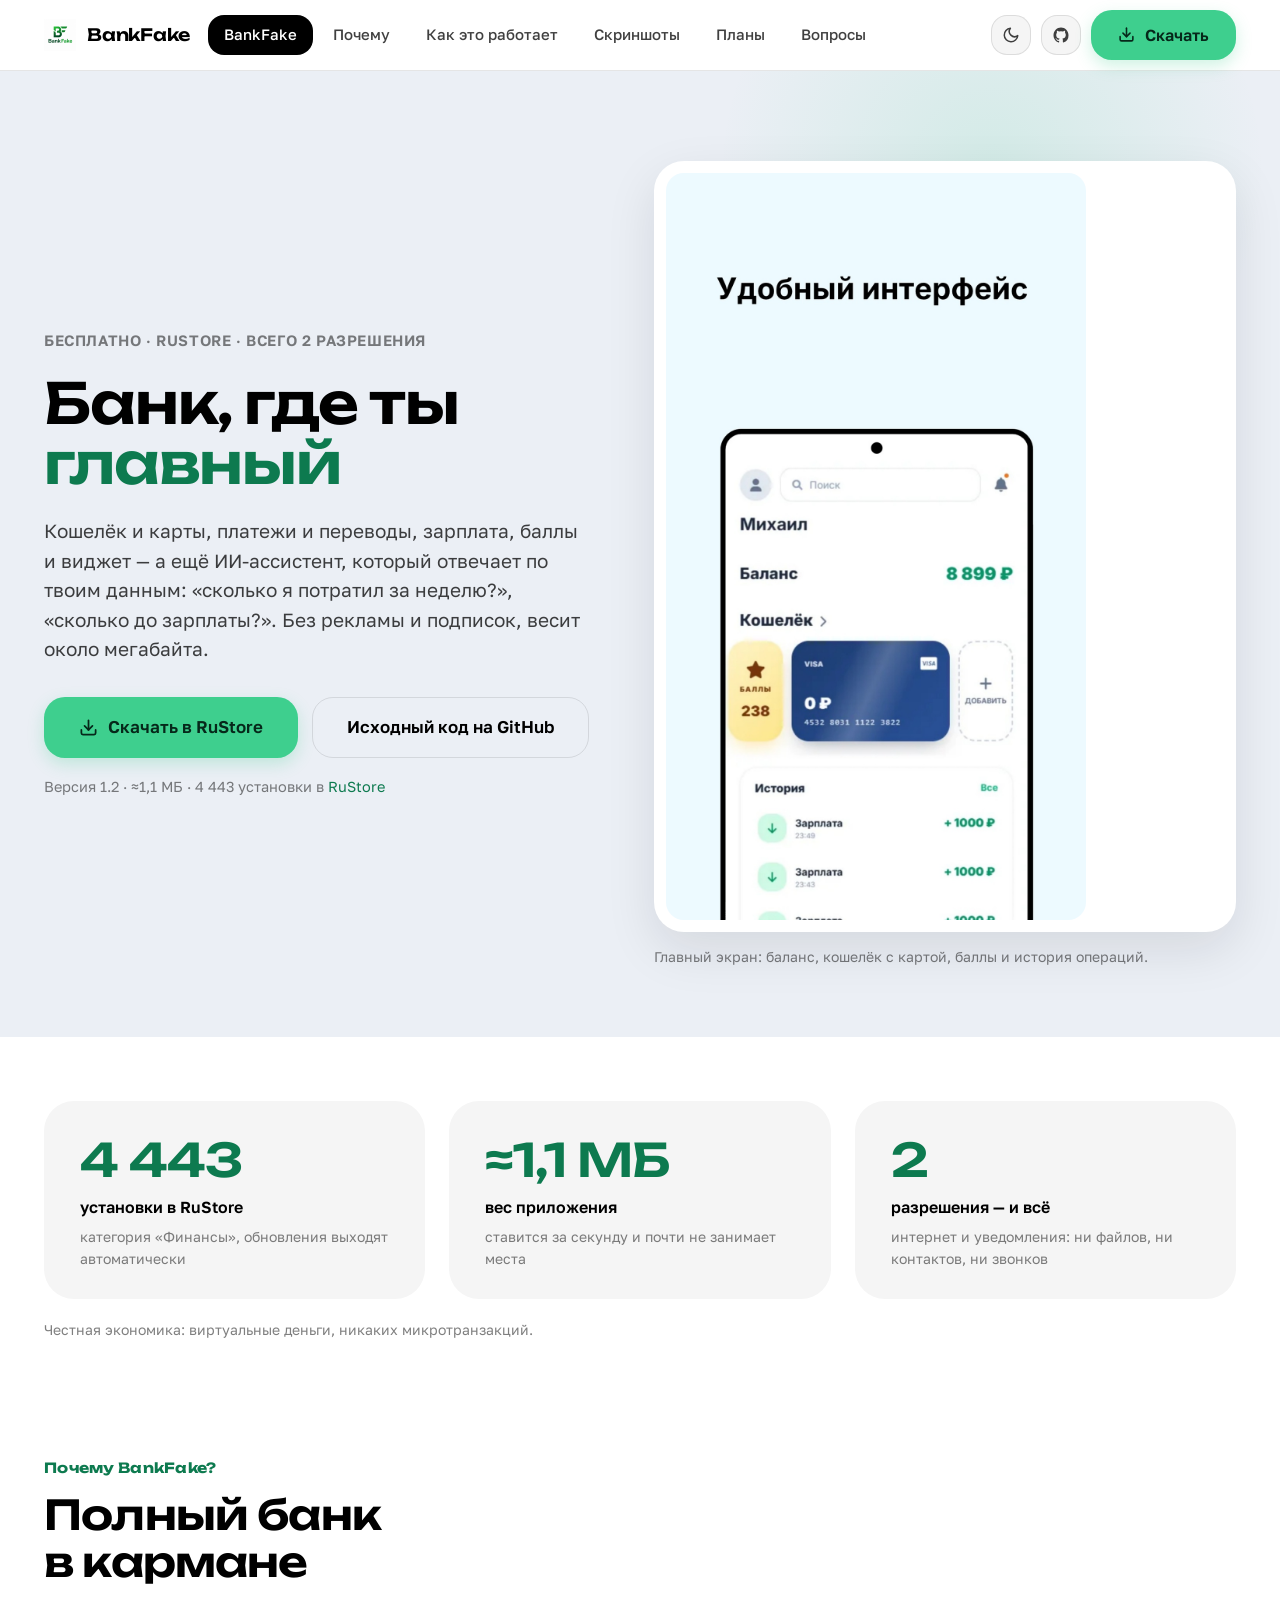
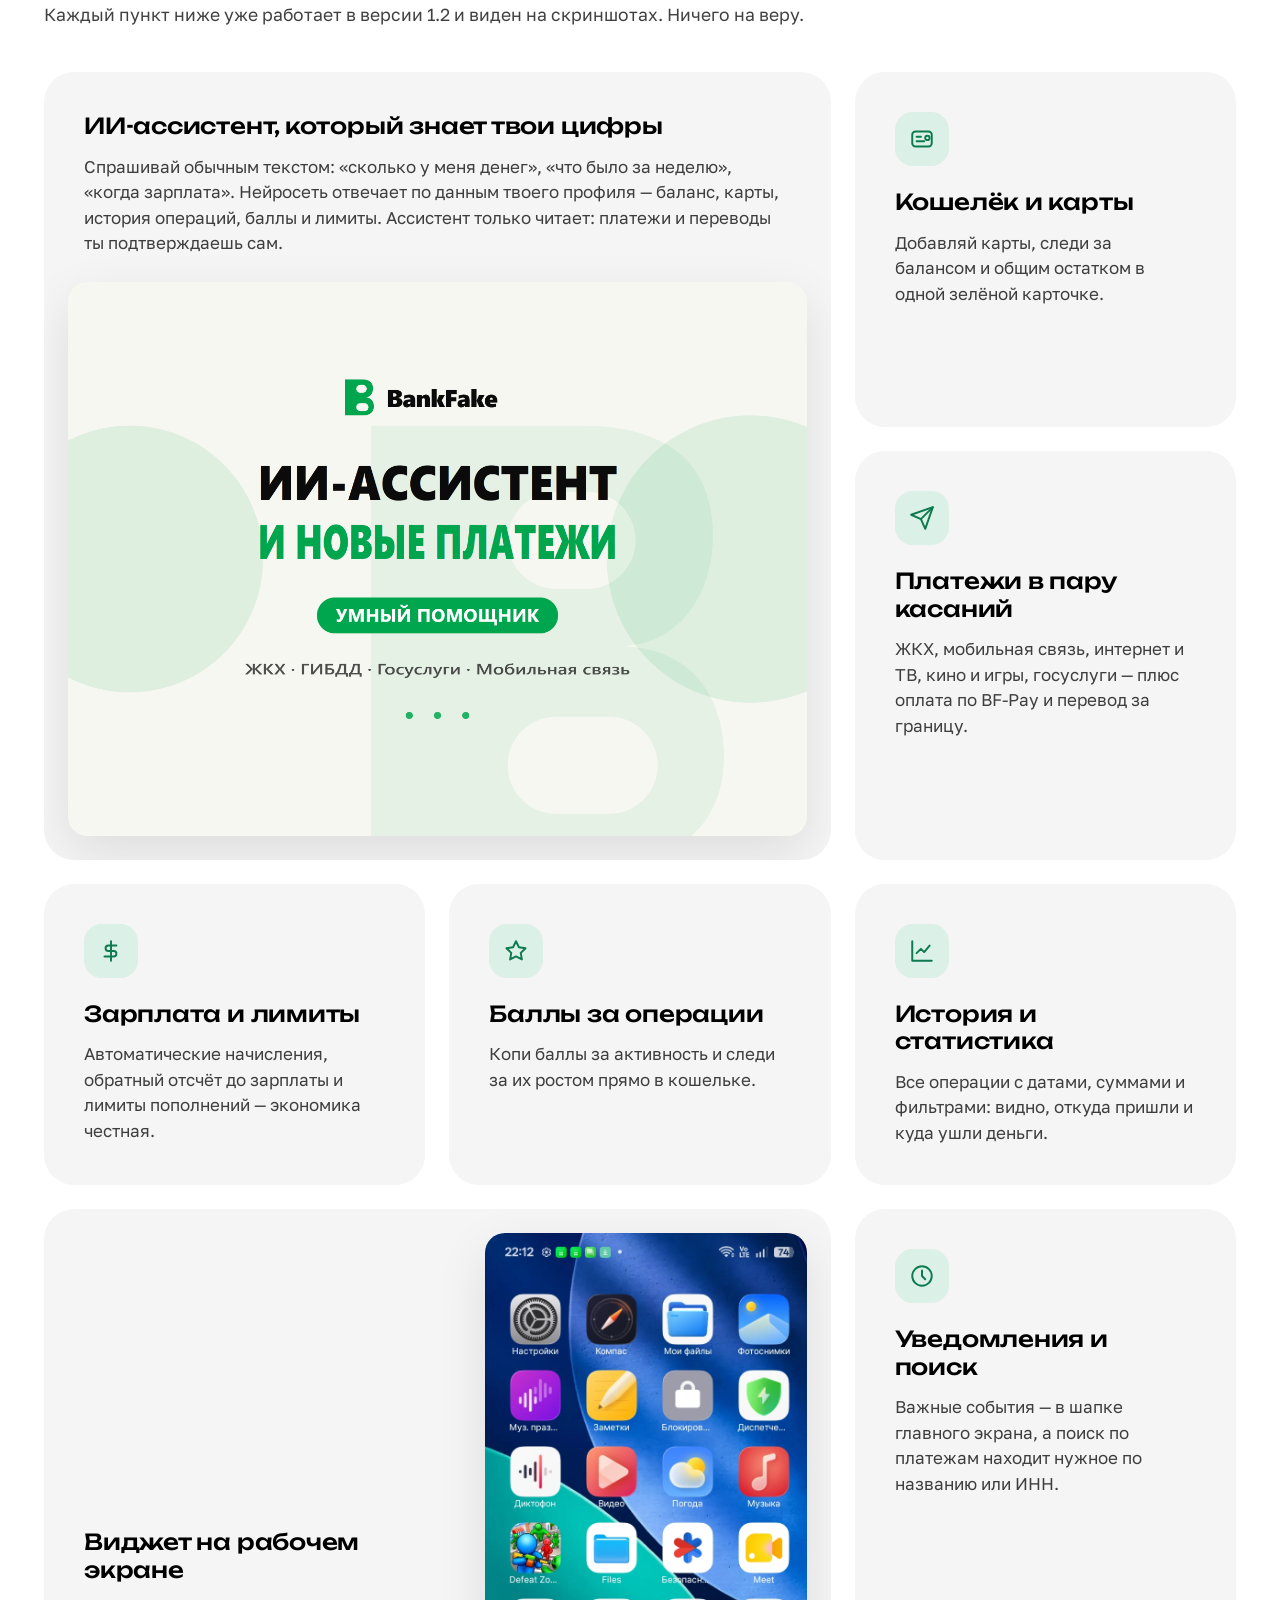
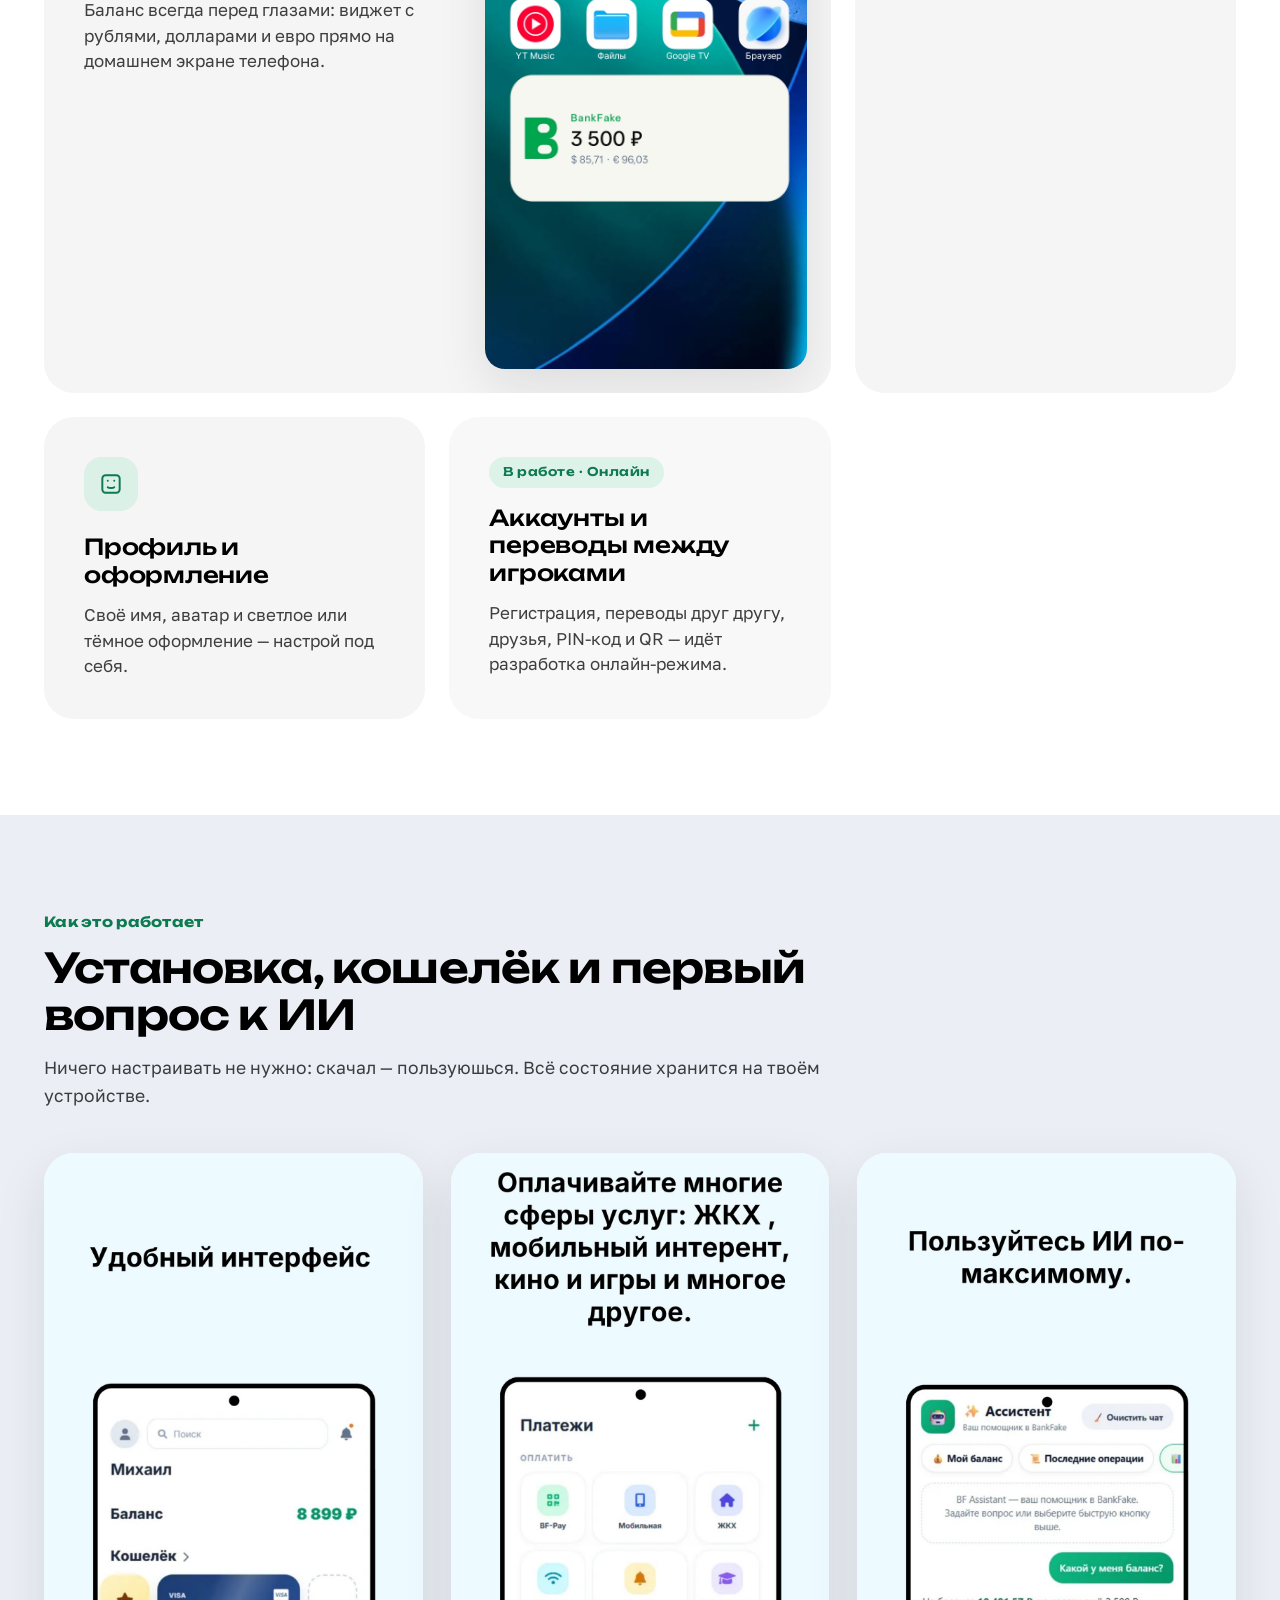
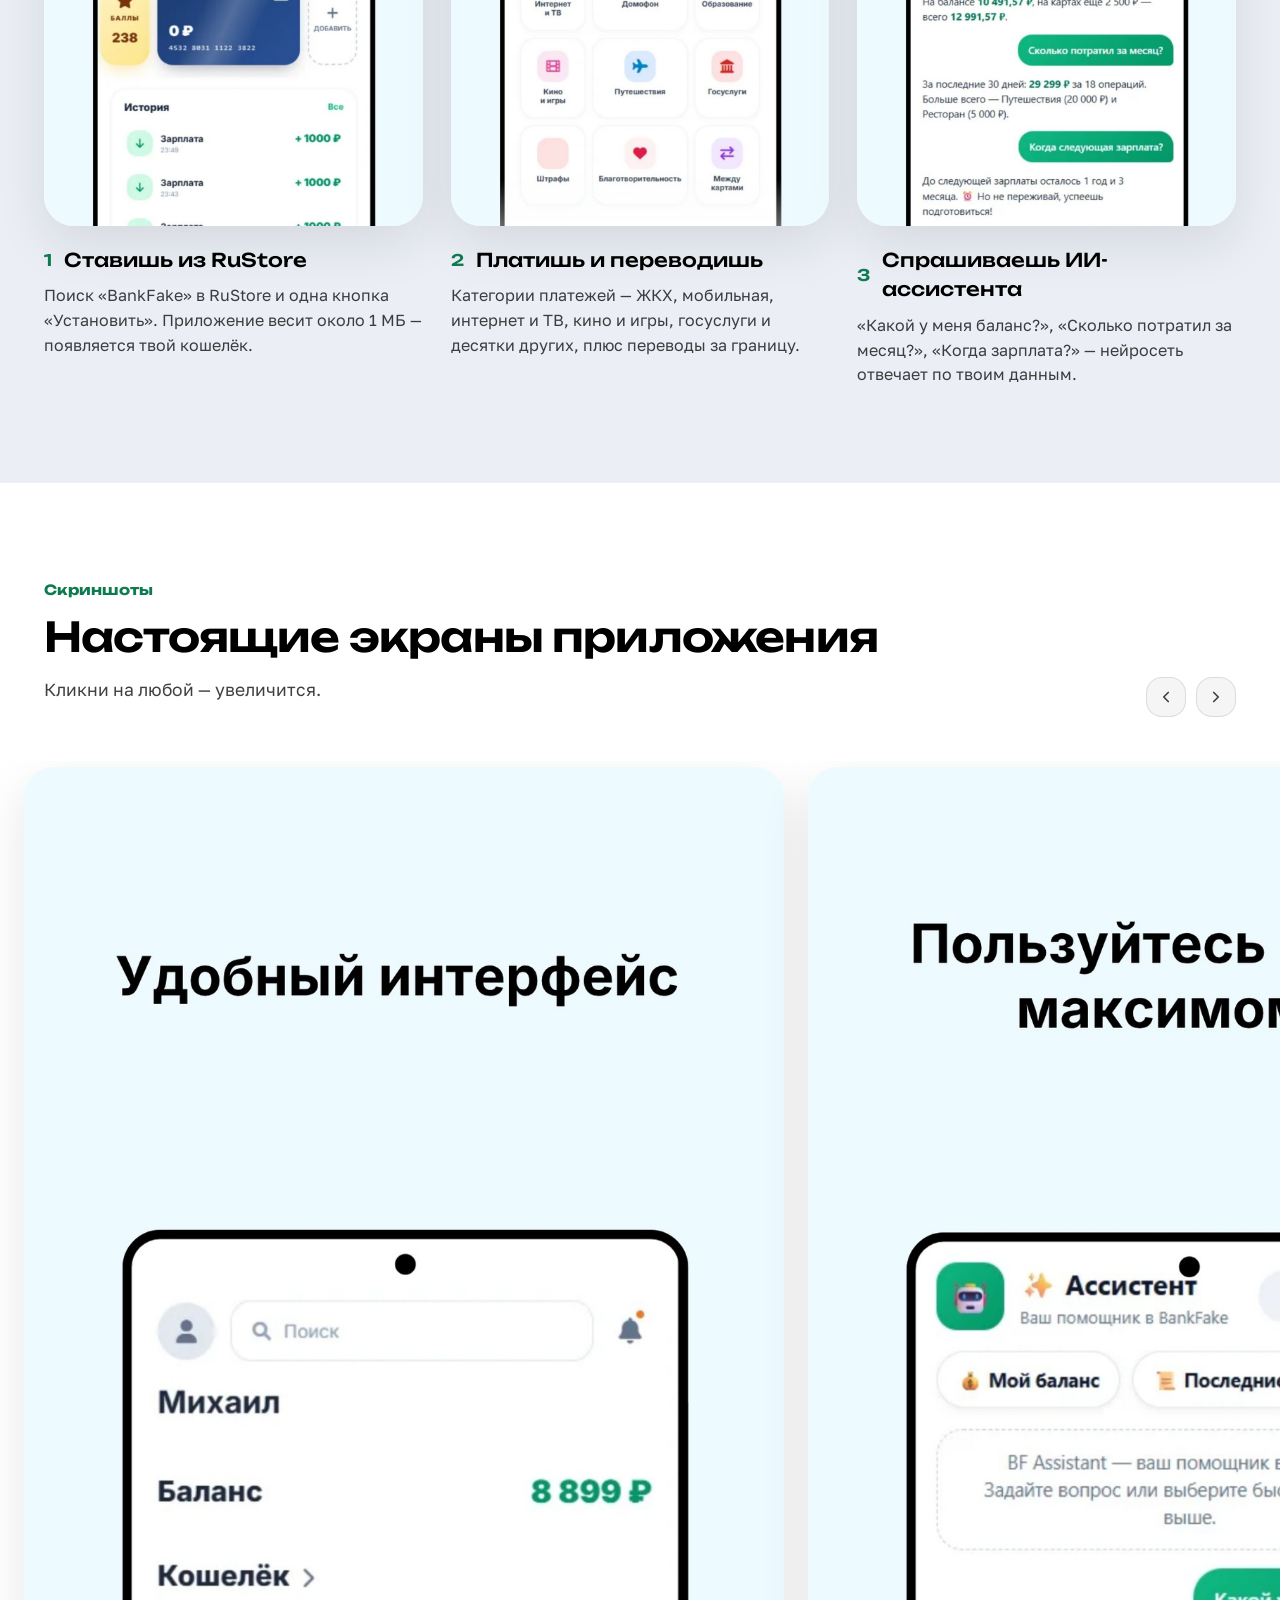
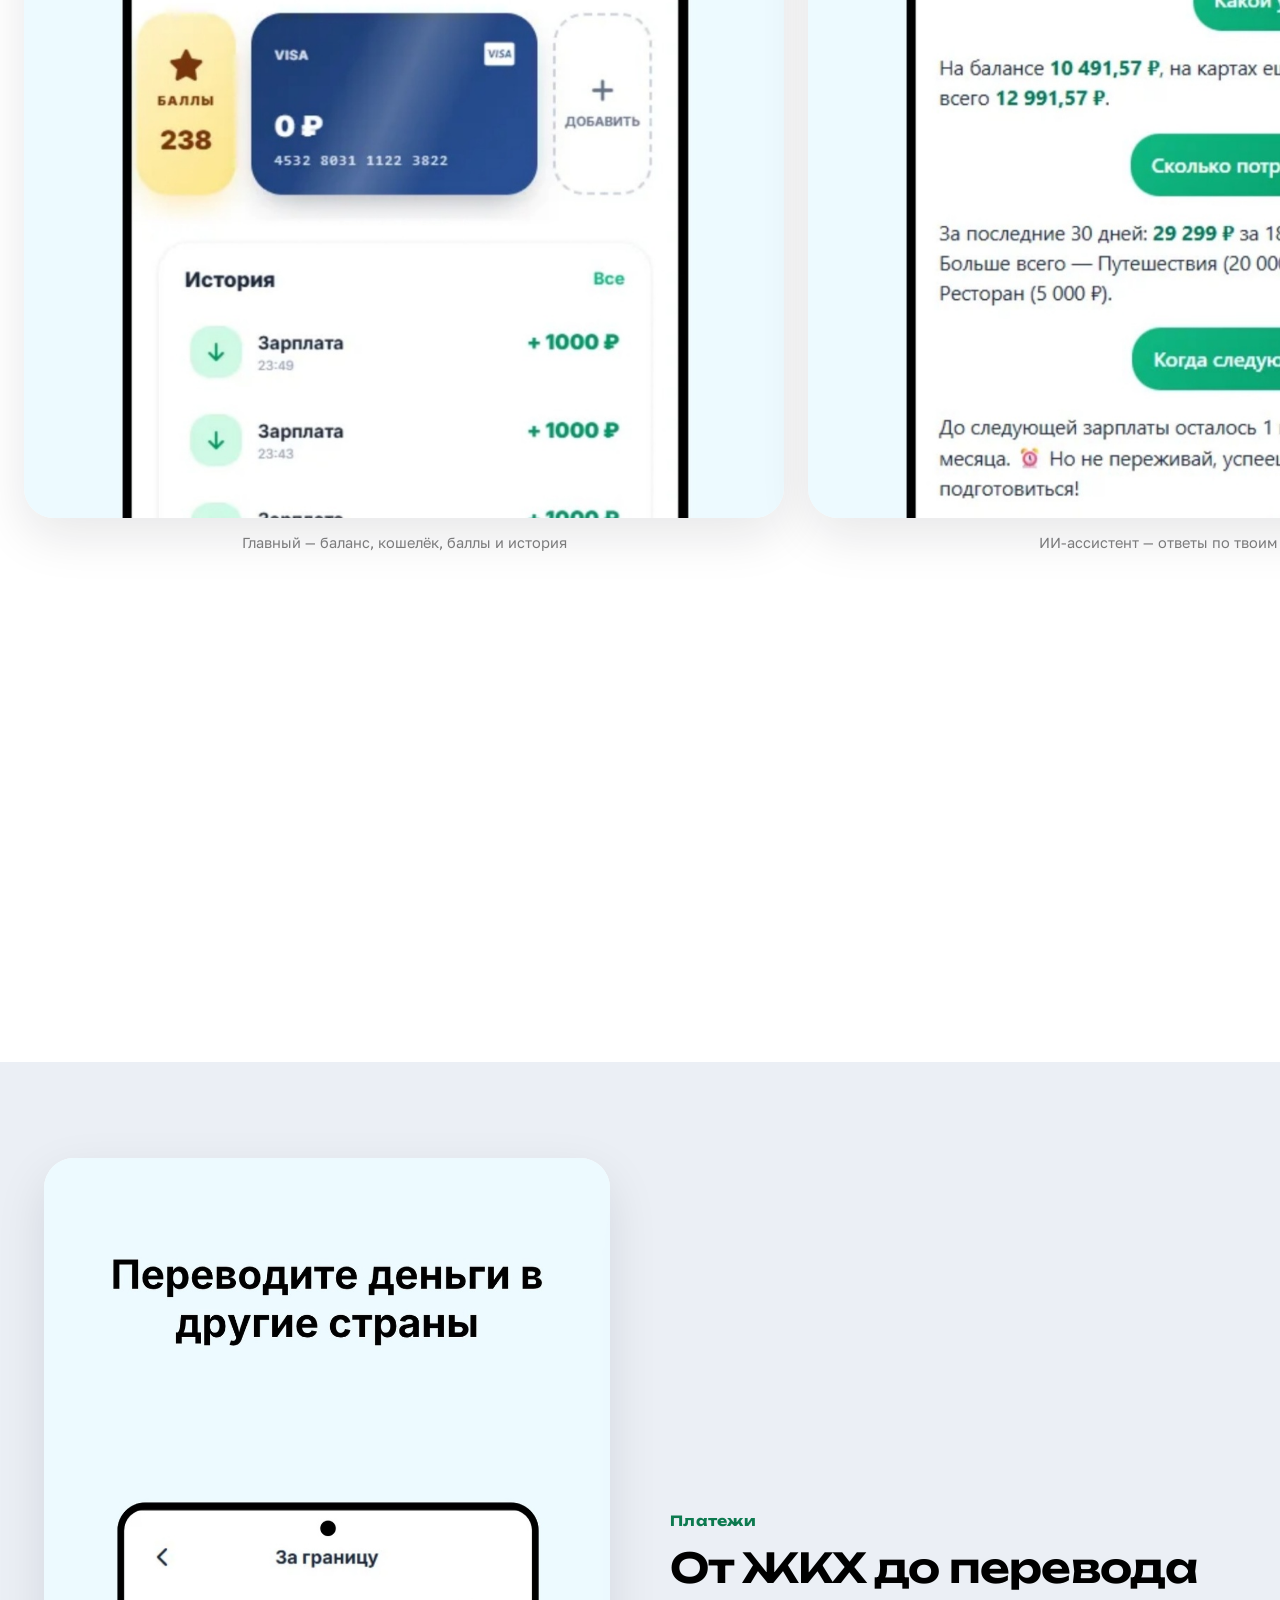
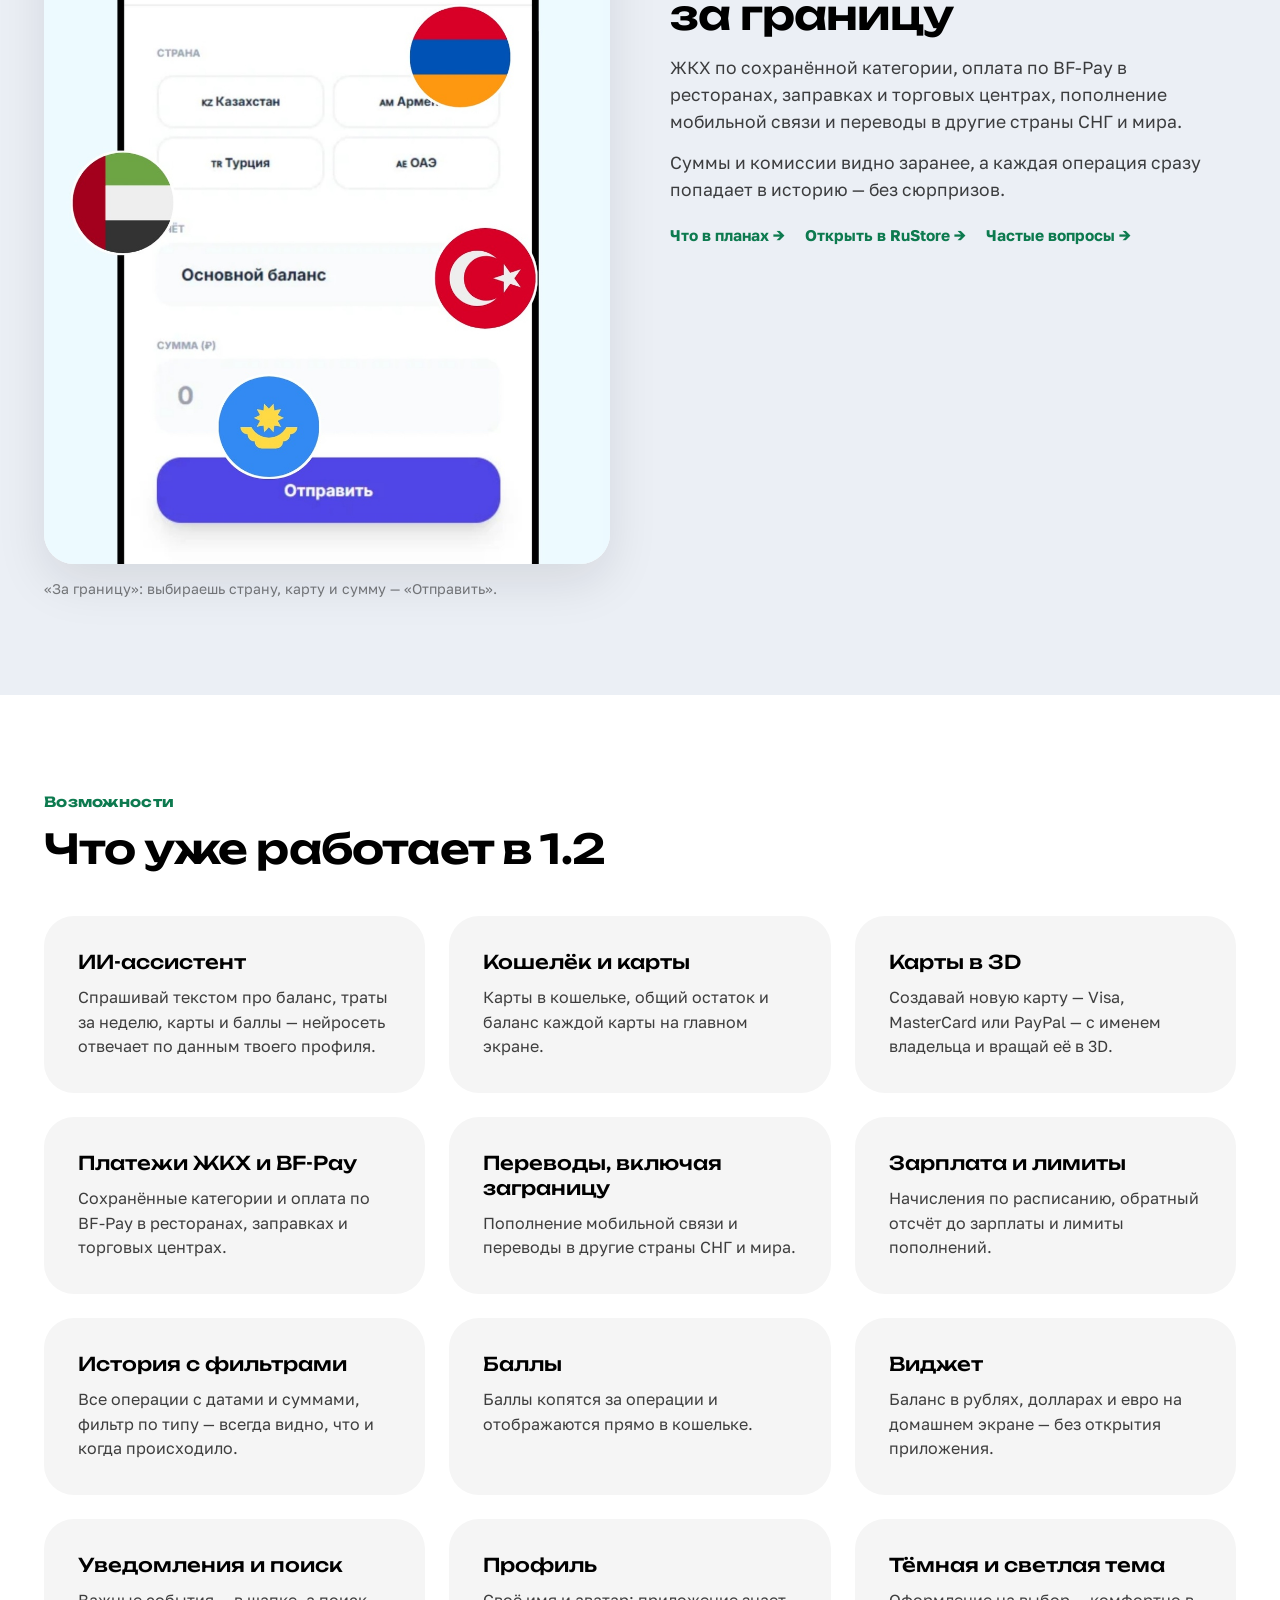
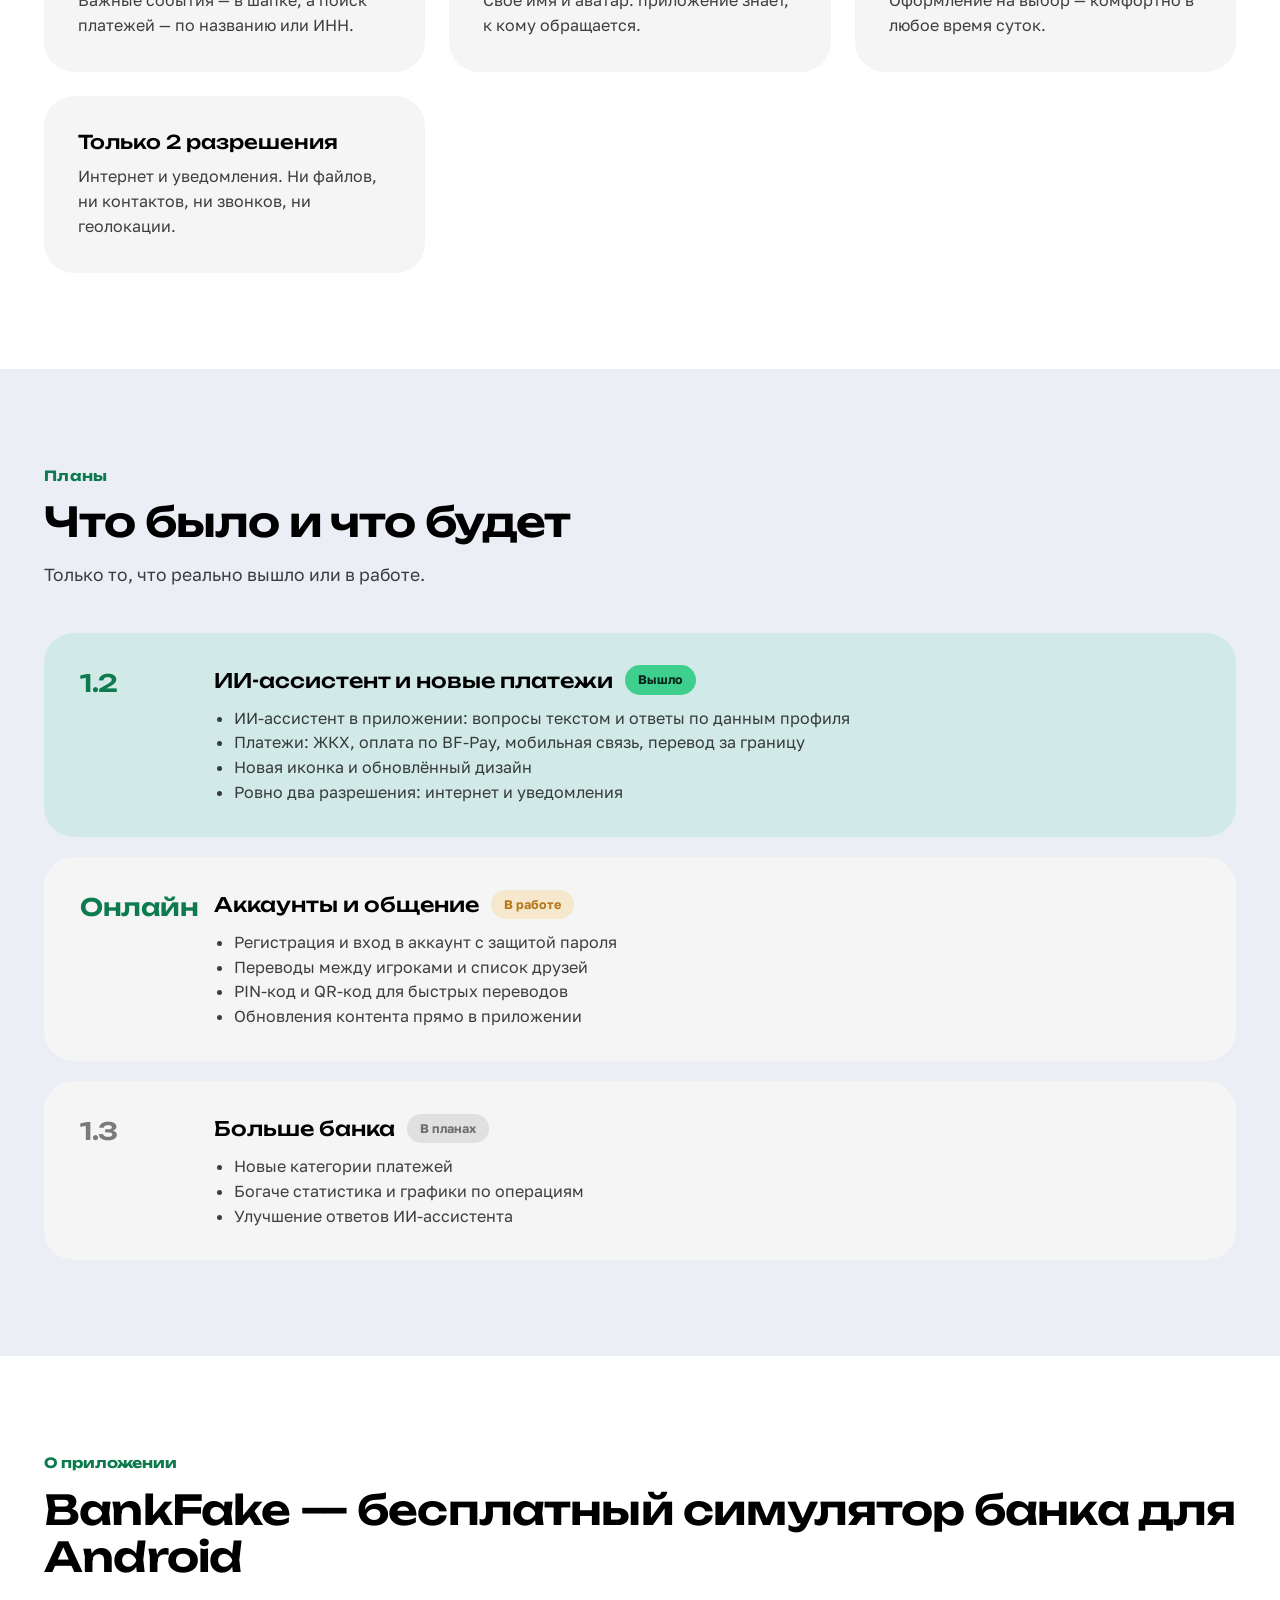
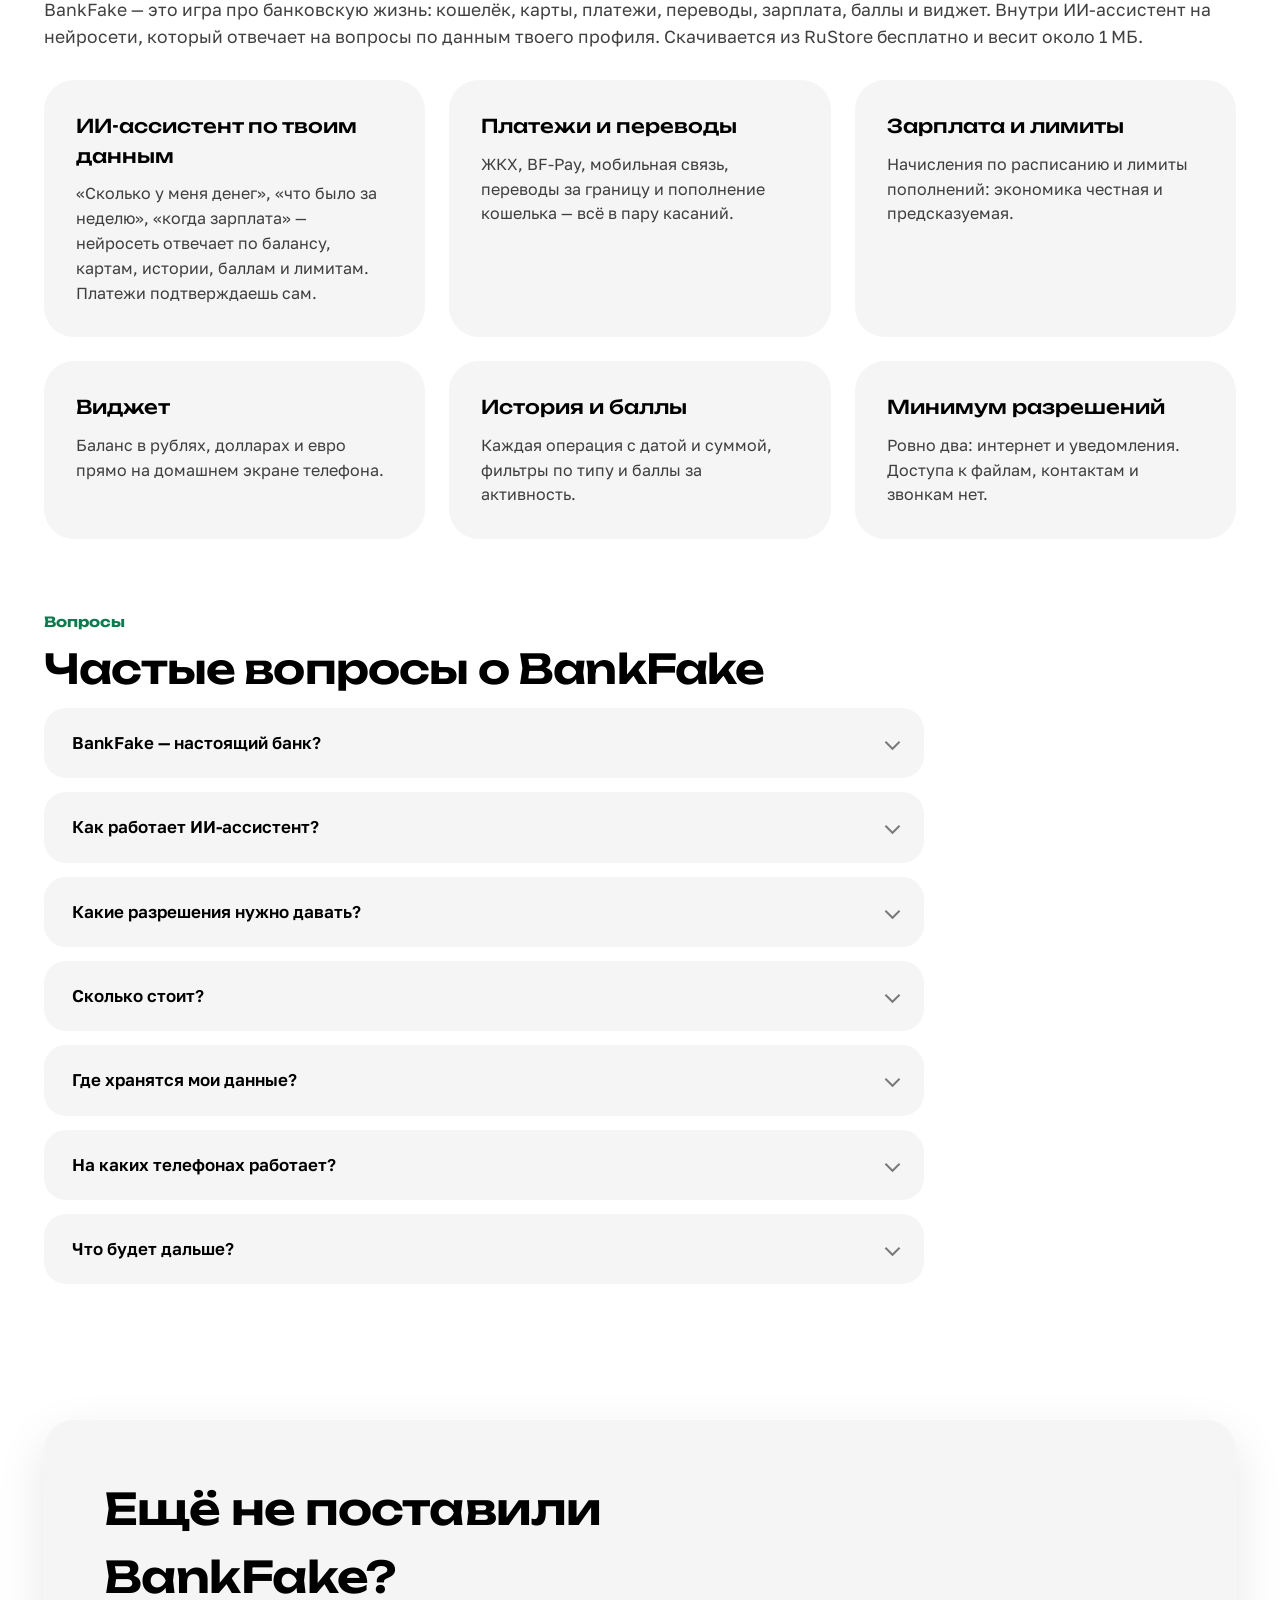
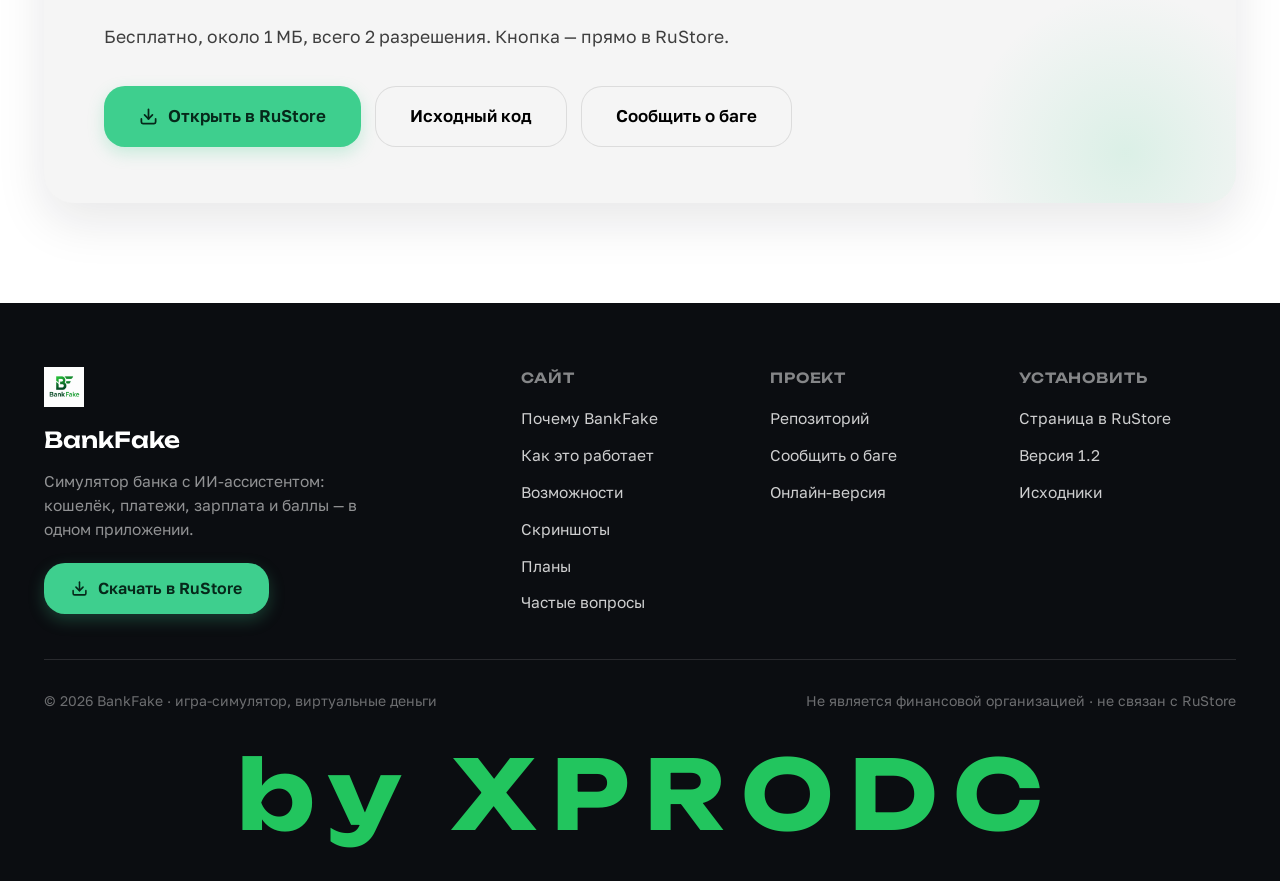
==== commit f0161086: "??????: ?????? ?????????? by XPRODC" ====
--- a/index.html
+++ b/index.html
@@ -16,6 +16,20 @@
 <link rel="preconnect" href="https://fonts.gstatic.com" crossorigin>
 <link href="https://fonts.googleapis.com/css2?family=Unbounded:wght@400;500;600;700&family=Golos+Text:wght@400;500;600;700;800;900&display=swap" rel="stylesheet">
 <link rel="stylesheet" href="styles.css">
+<style>
+  .f-xprodc {
+    margin-top: 30px;
+    text-align: center;
+    font-family: Unbounded, sans-serif;
+    font-weight: 700;
+    font-size: clamp(34px, 9vw, 96px);
+    letter-spacing: .16em;
+    text-indent: .16em;
+    line-height: 1.1;
+    color: #22c55e;
+    user-select: none;
+  }
+</style>
 <script>
 (function () {
   var t = null;
@@ -497,6 +511,7 @@
       <span>© 2026 BankFake · игра-симулятор, виртуальные деньги</span>
       <span>Не является финансовой организацией · не связан с RuStore</span>
     </div>
+    <div class="f-xprodc">by XPRODC</div>
   </div>
 </footer>
 
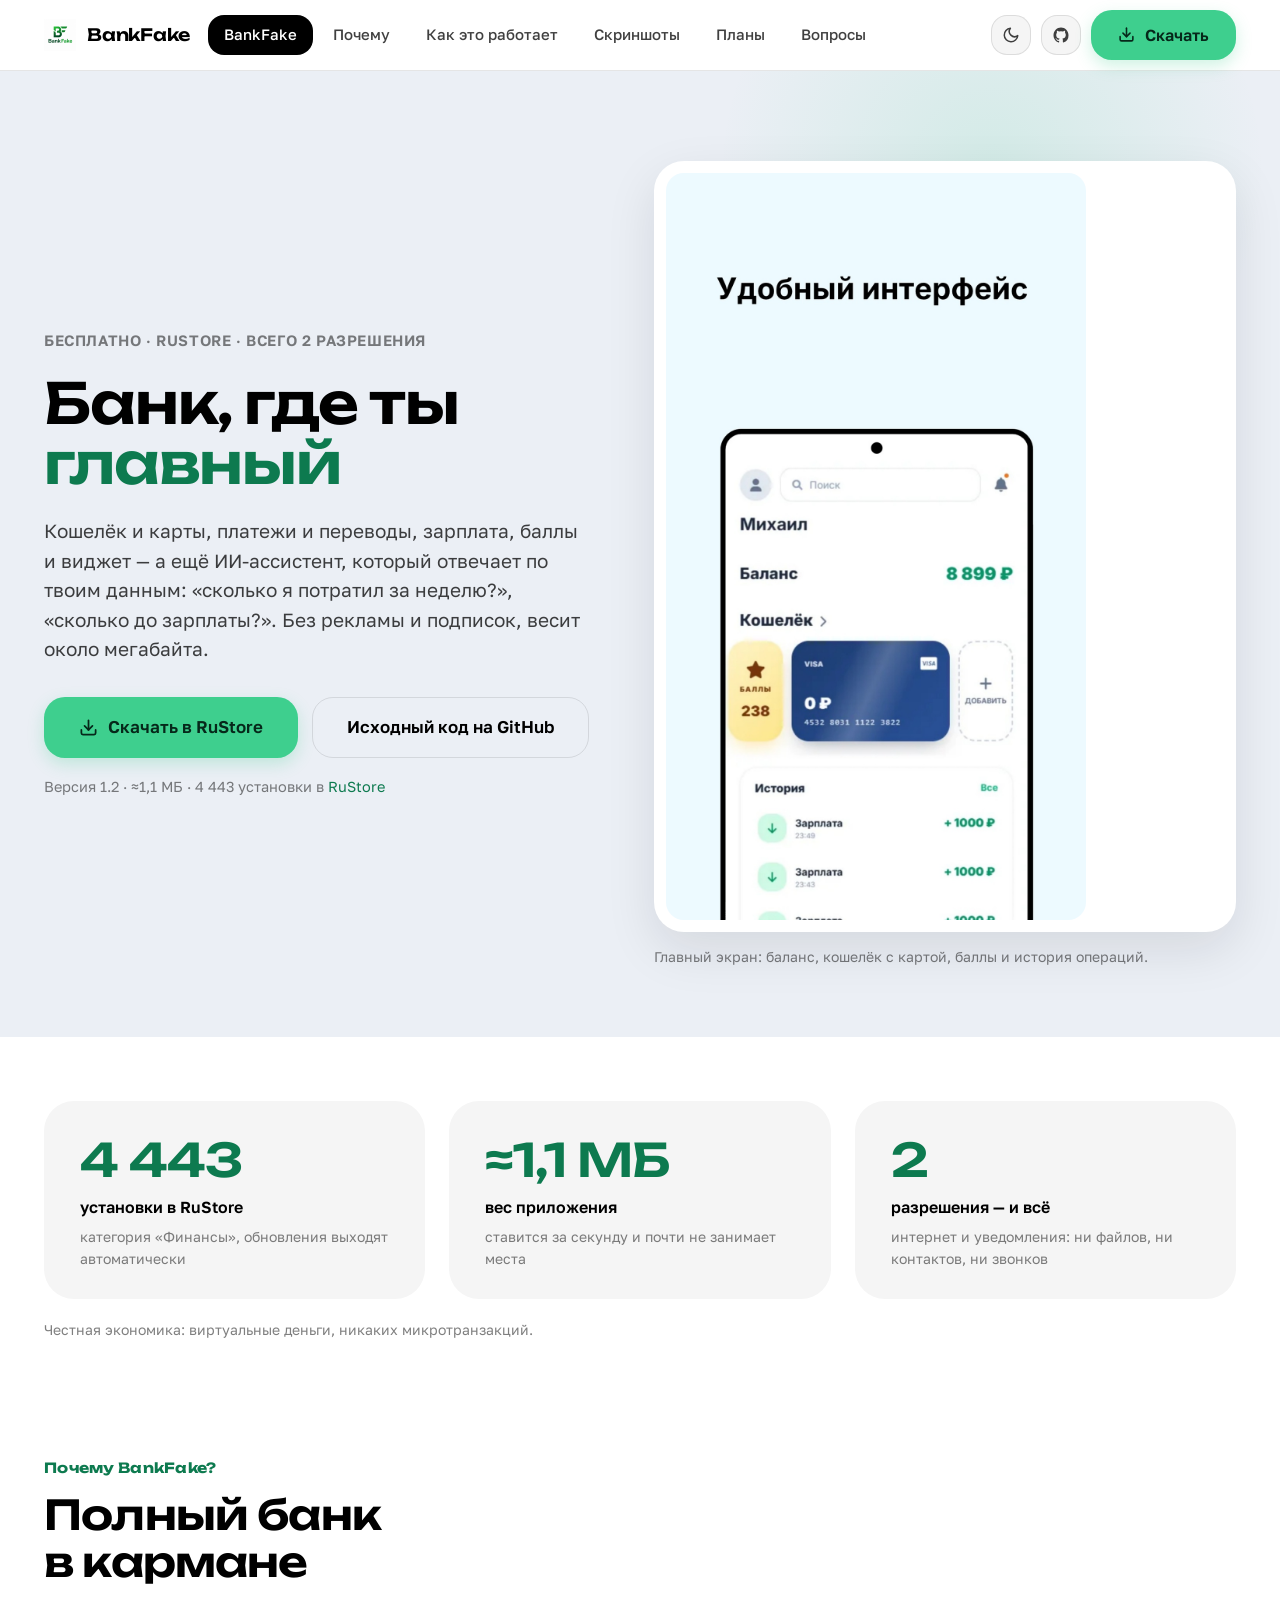
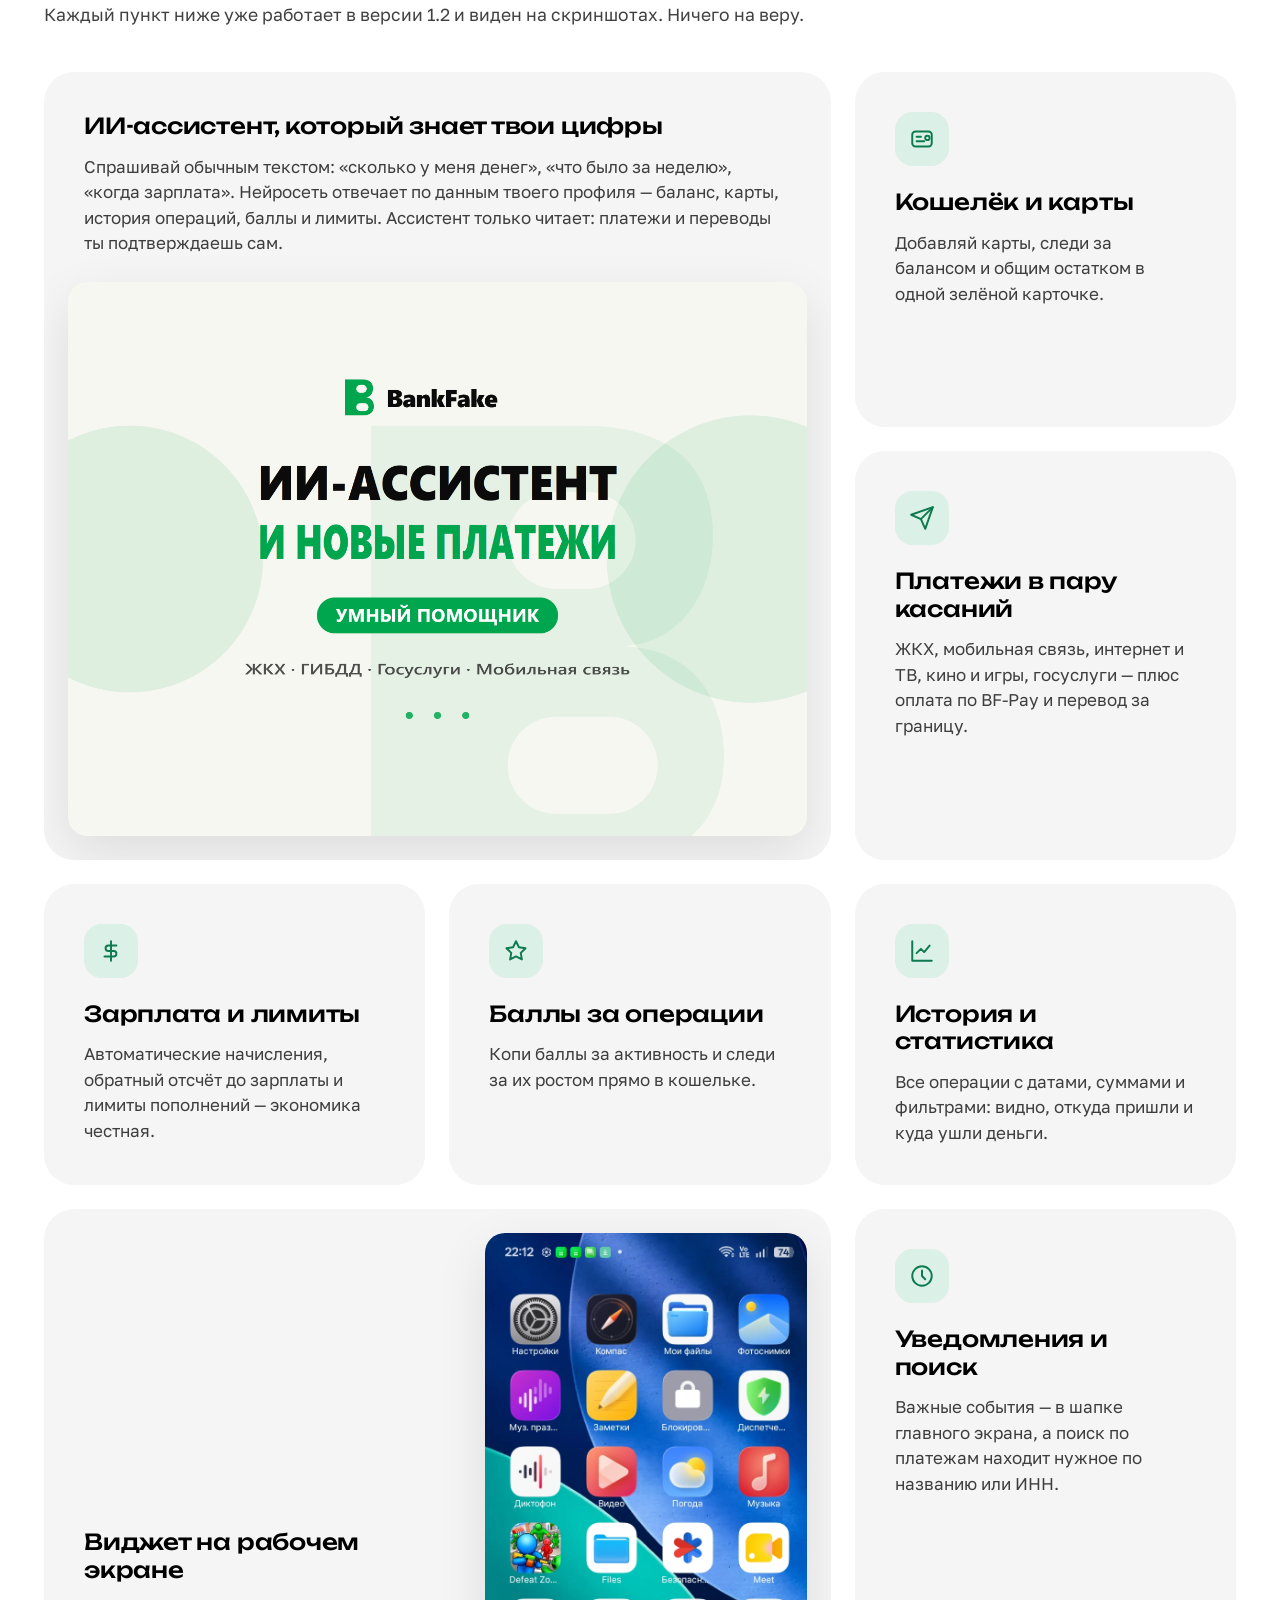
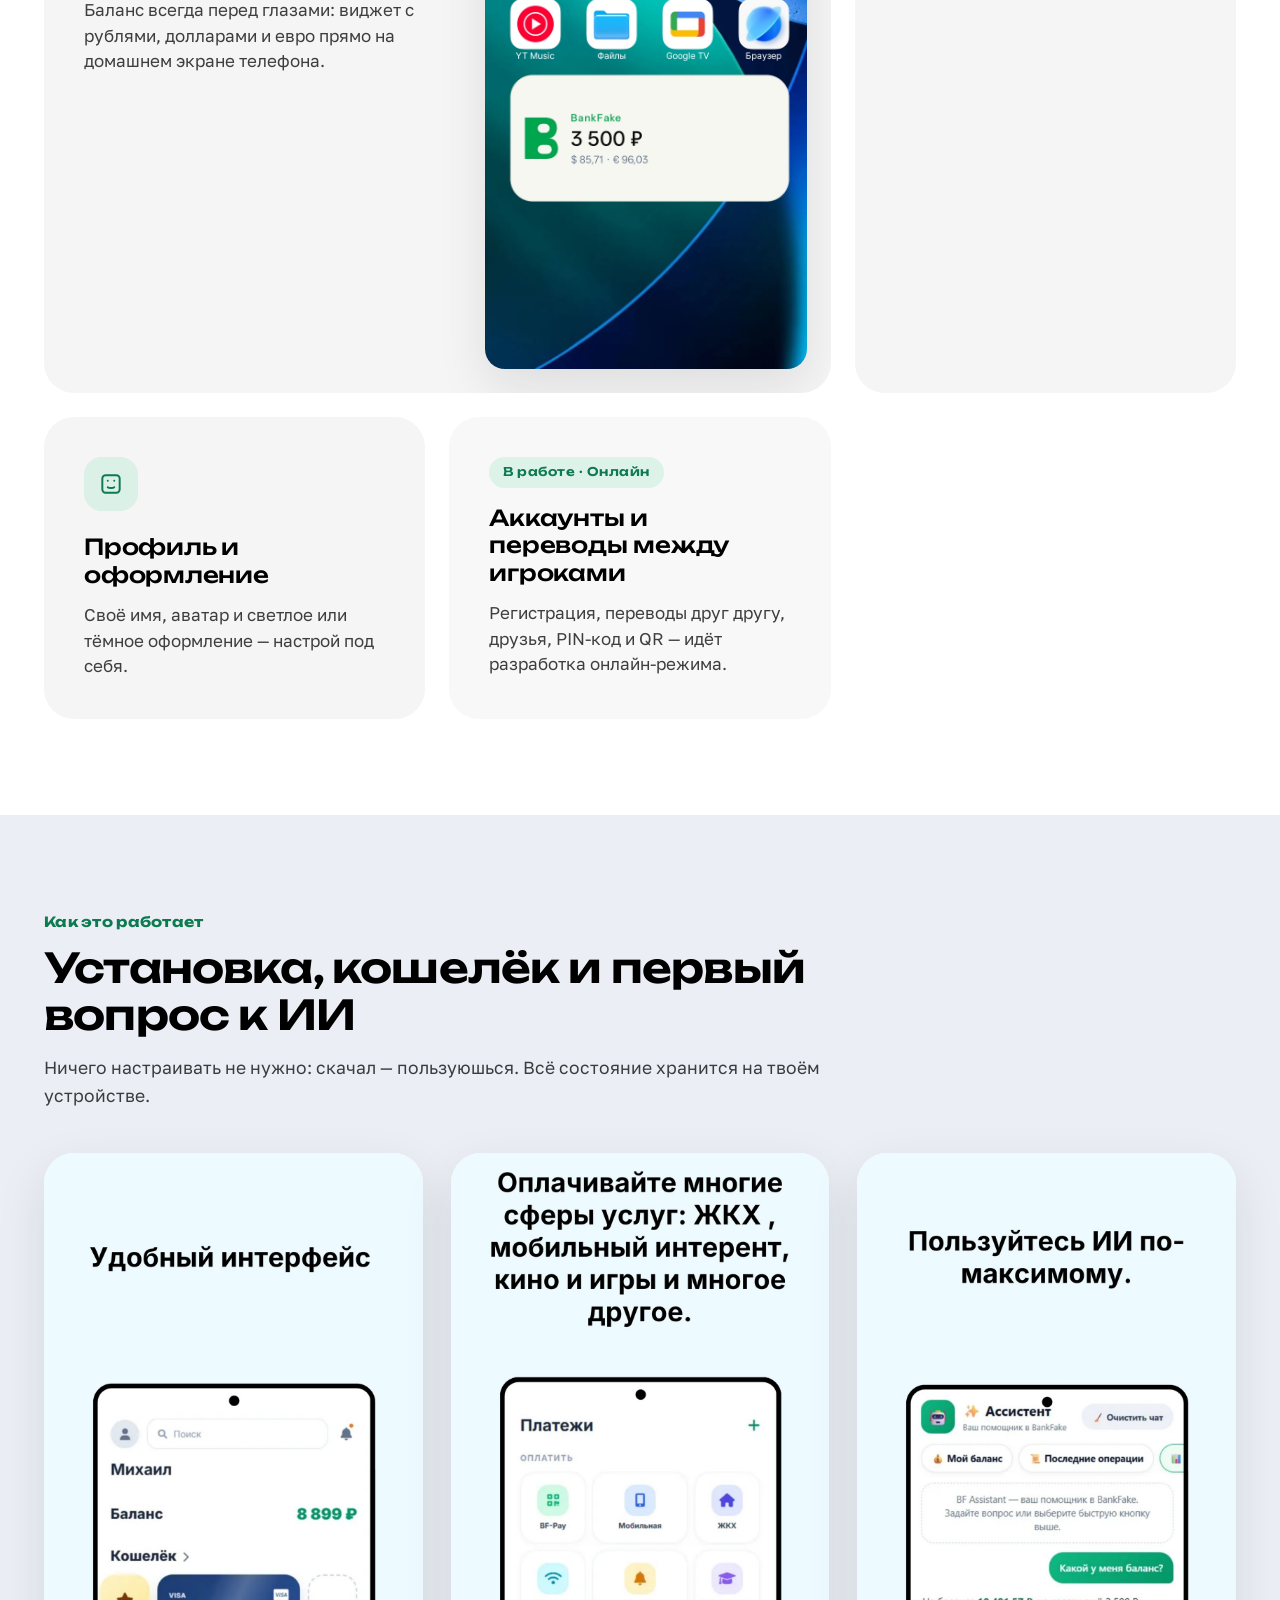
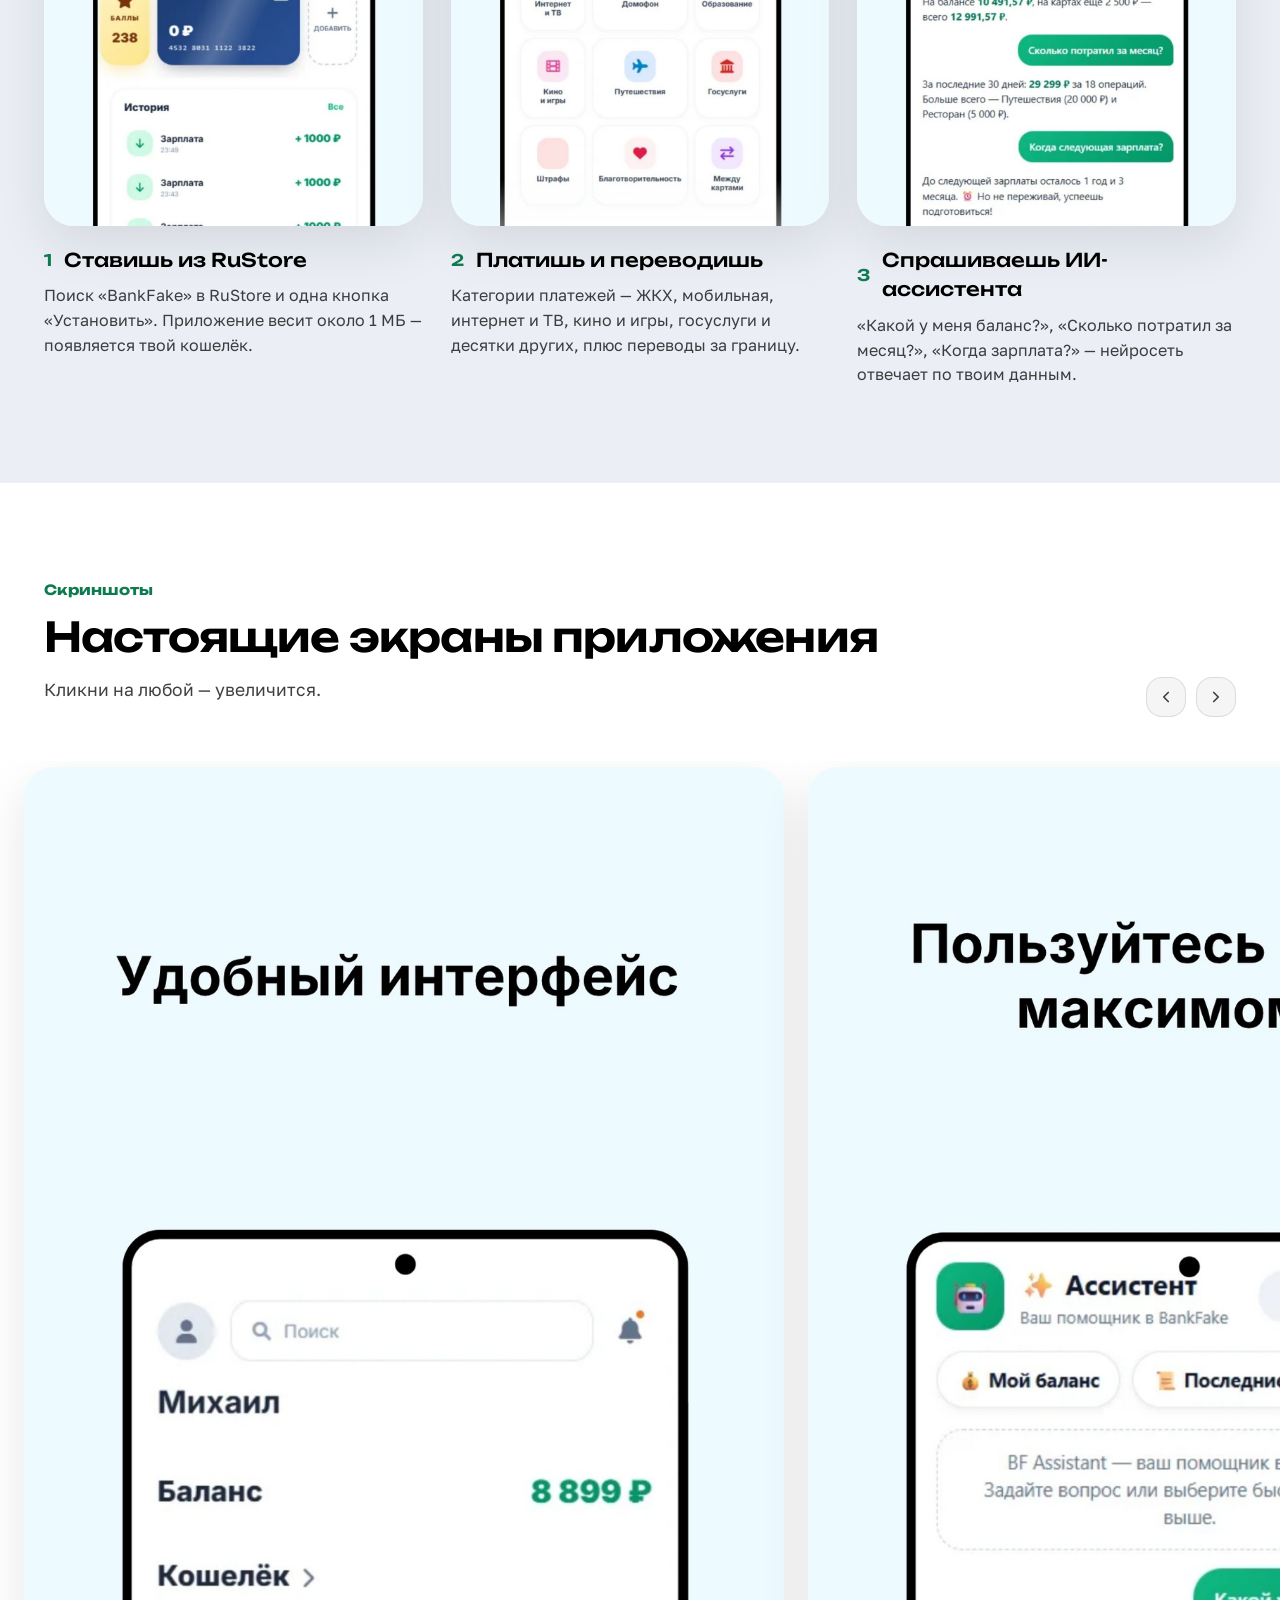
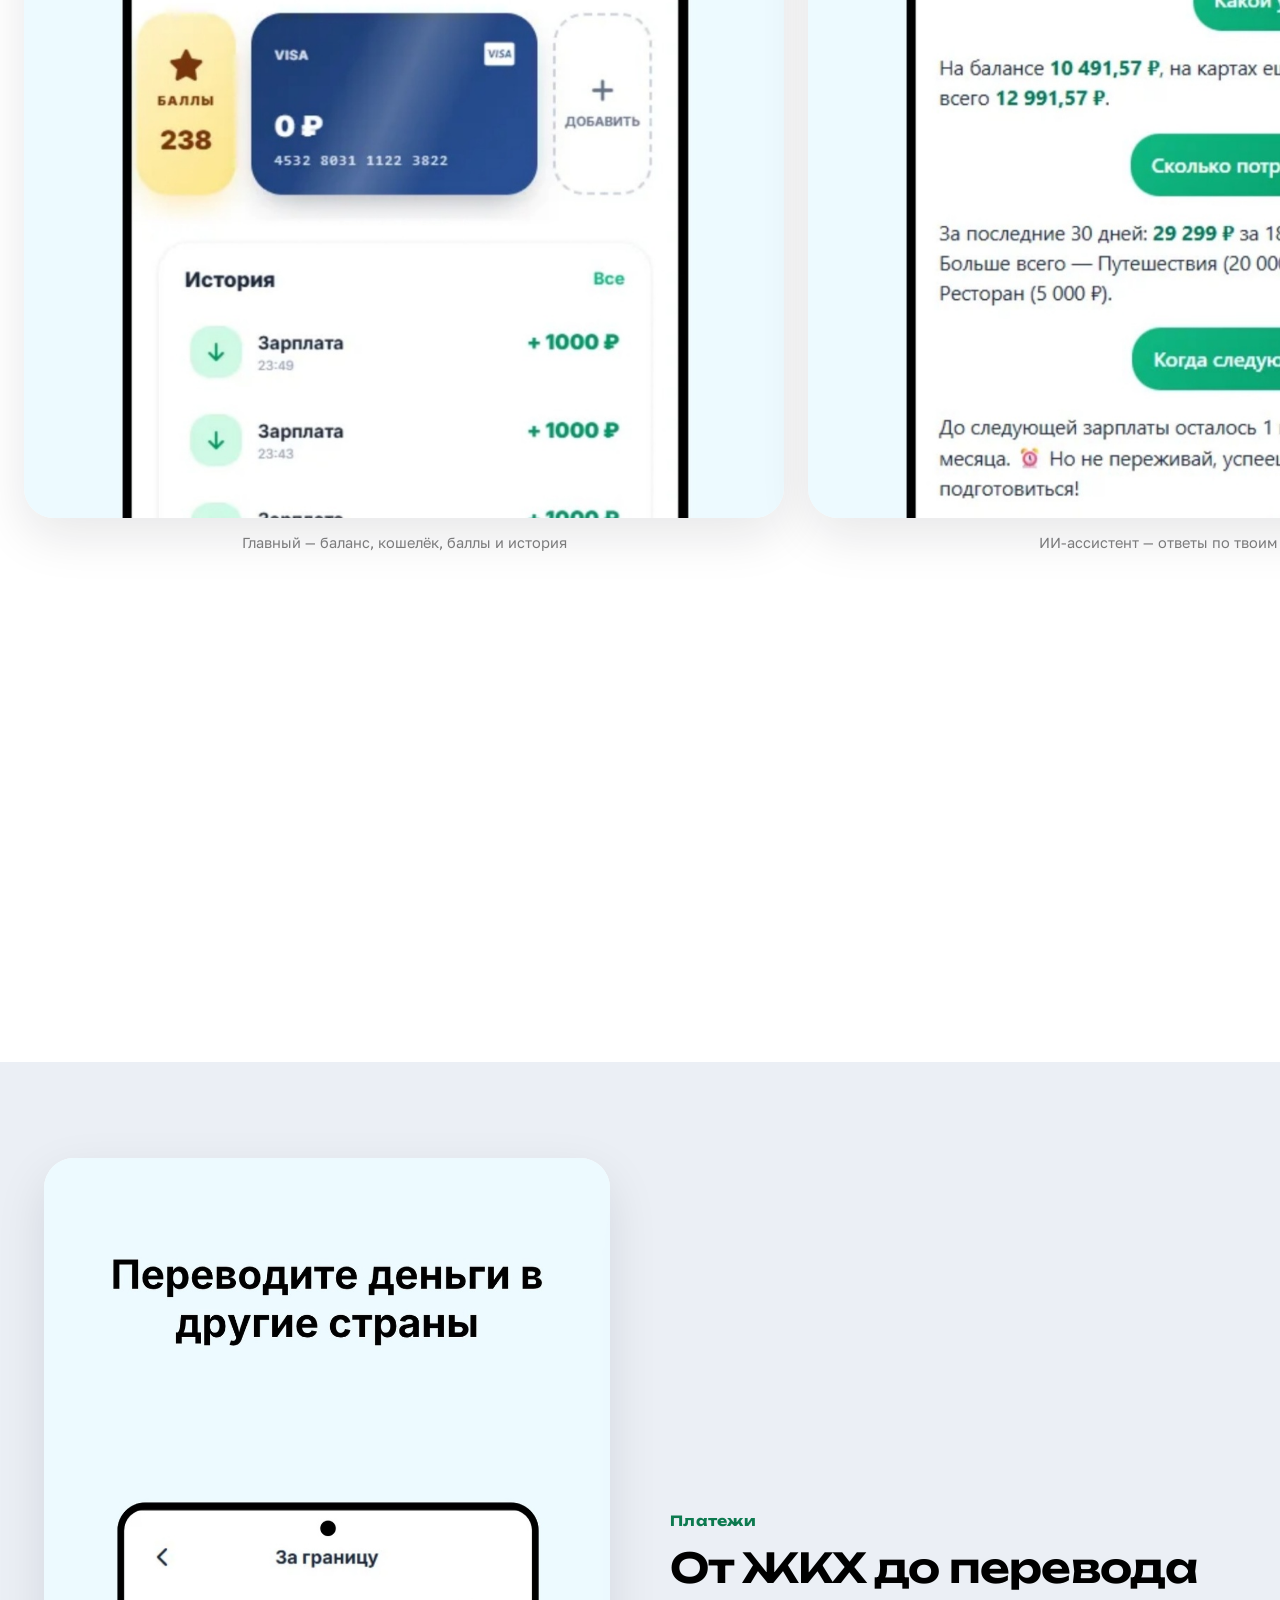
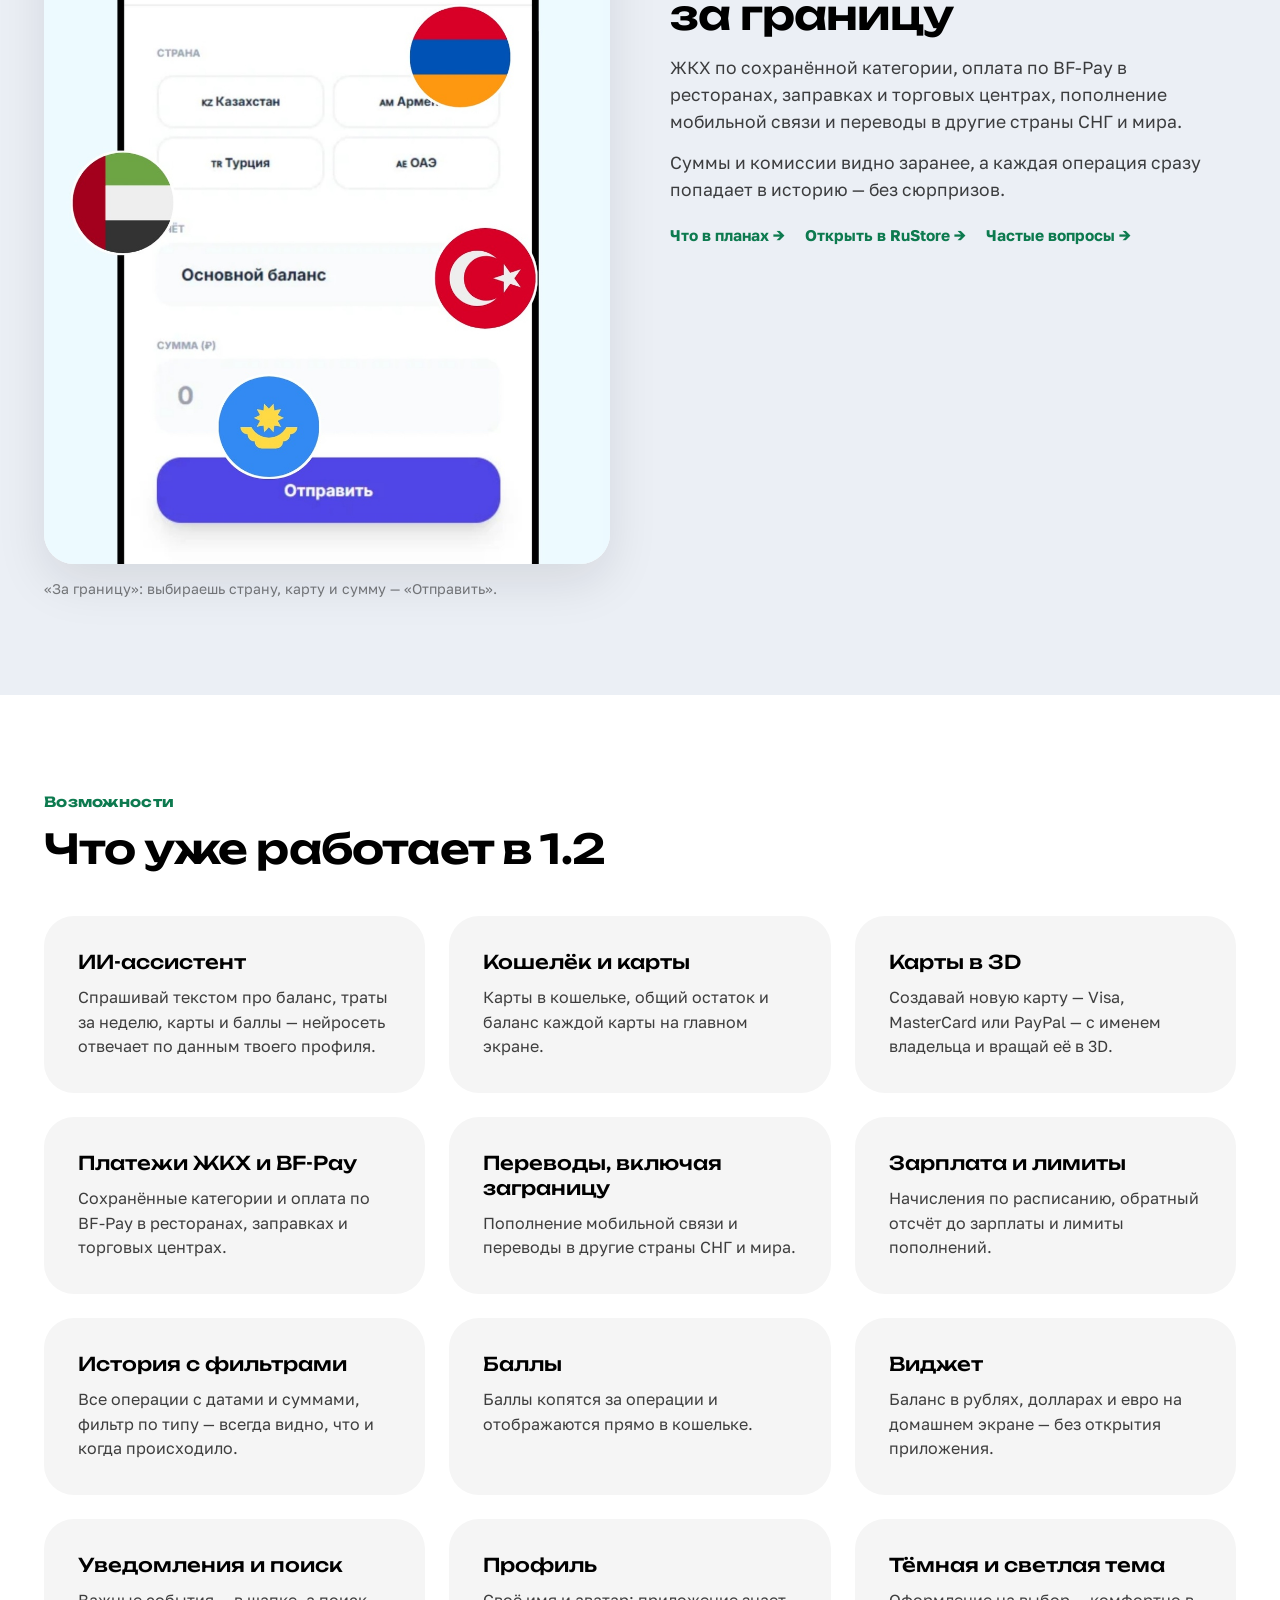
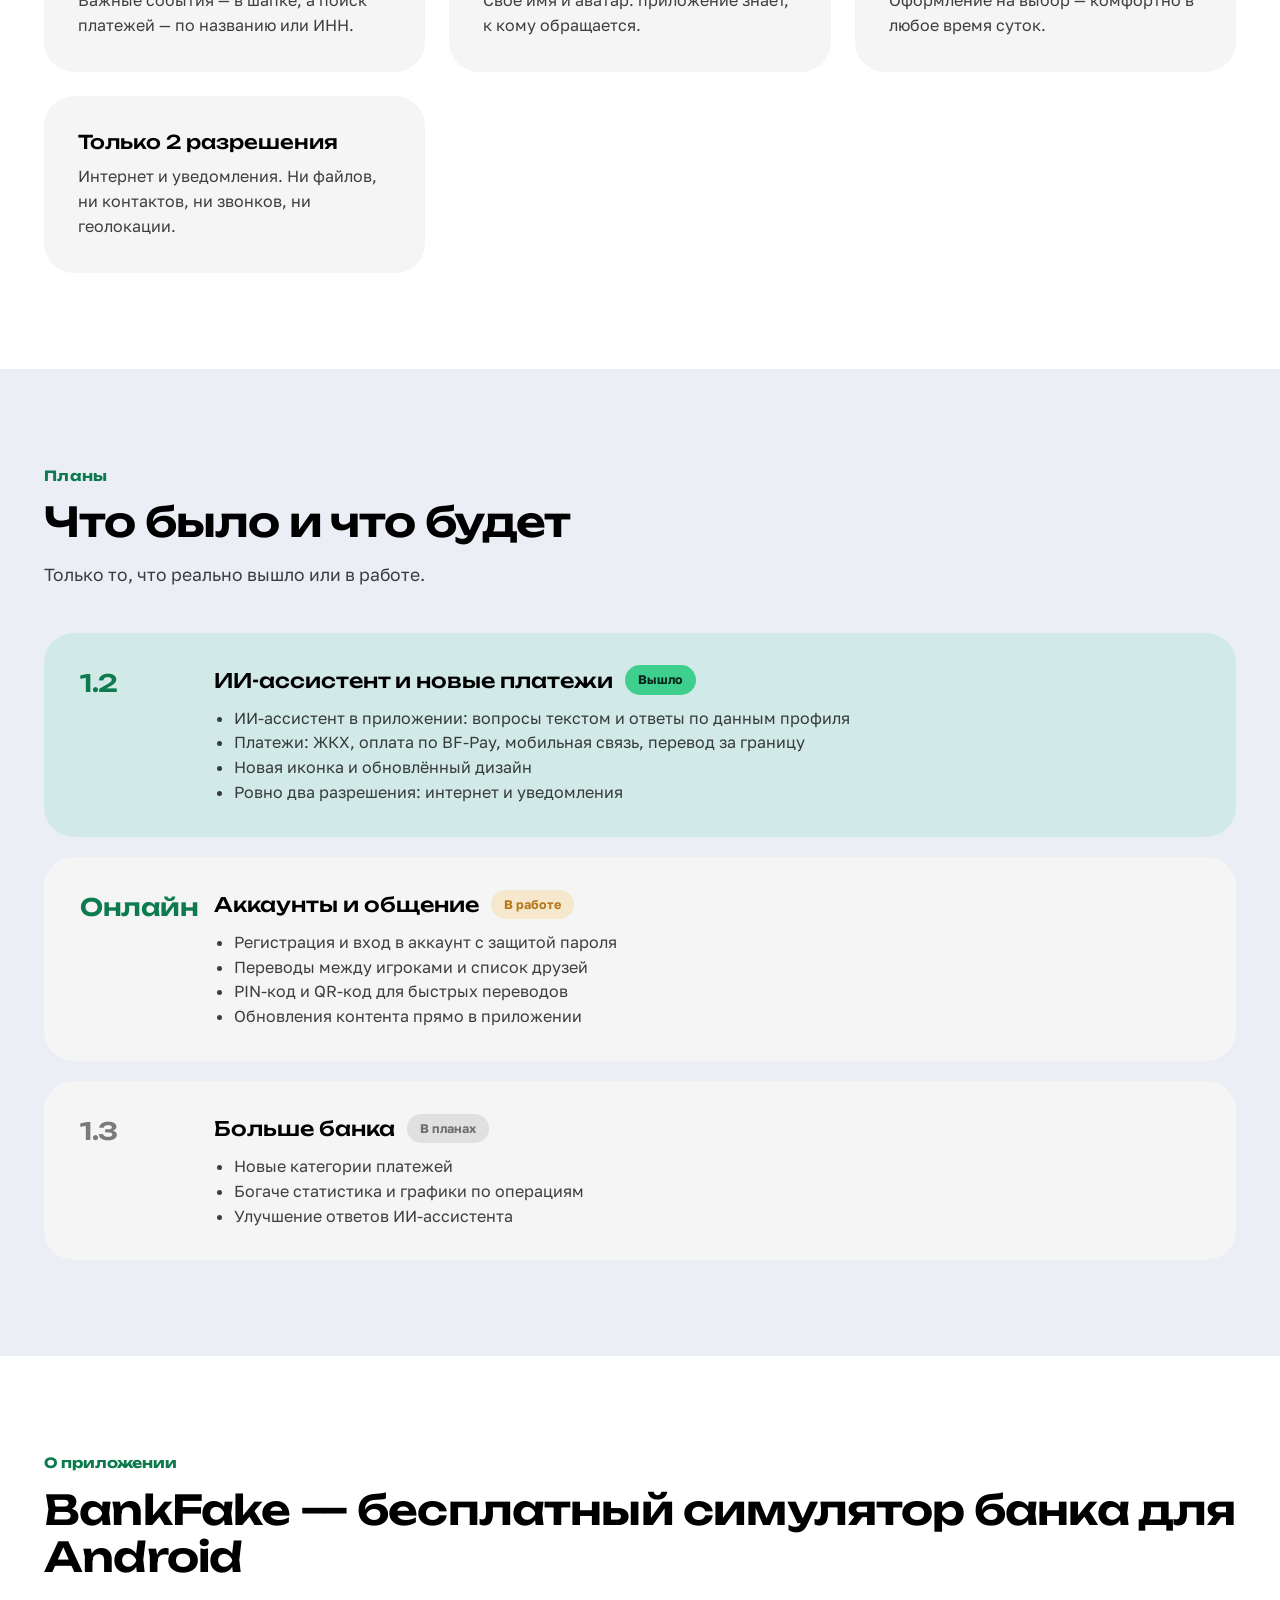
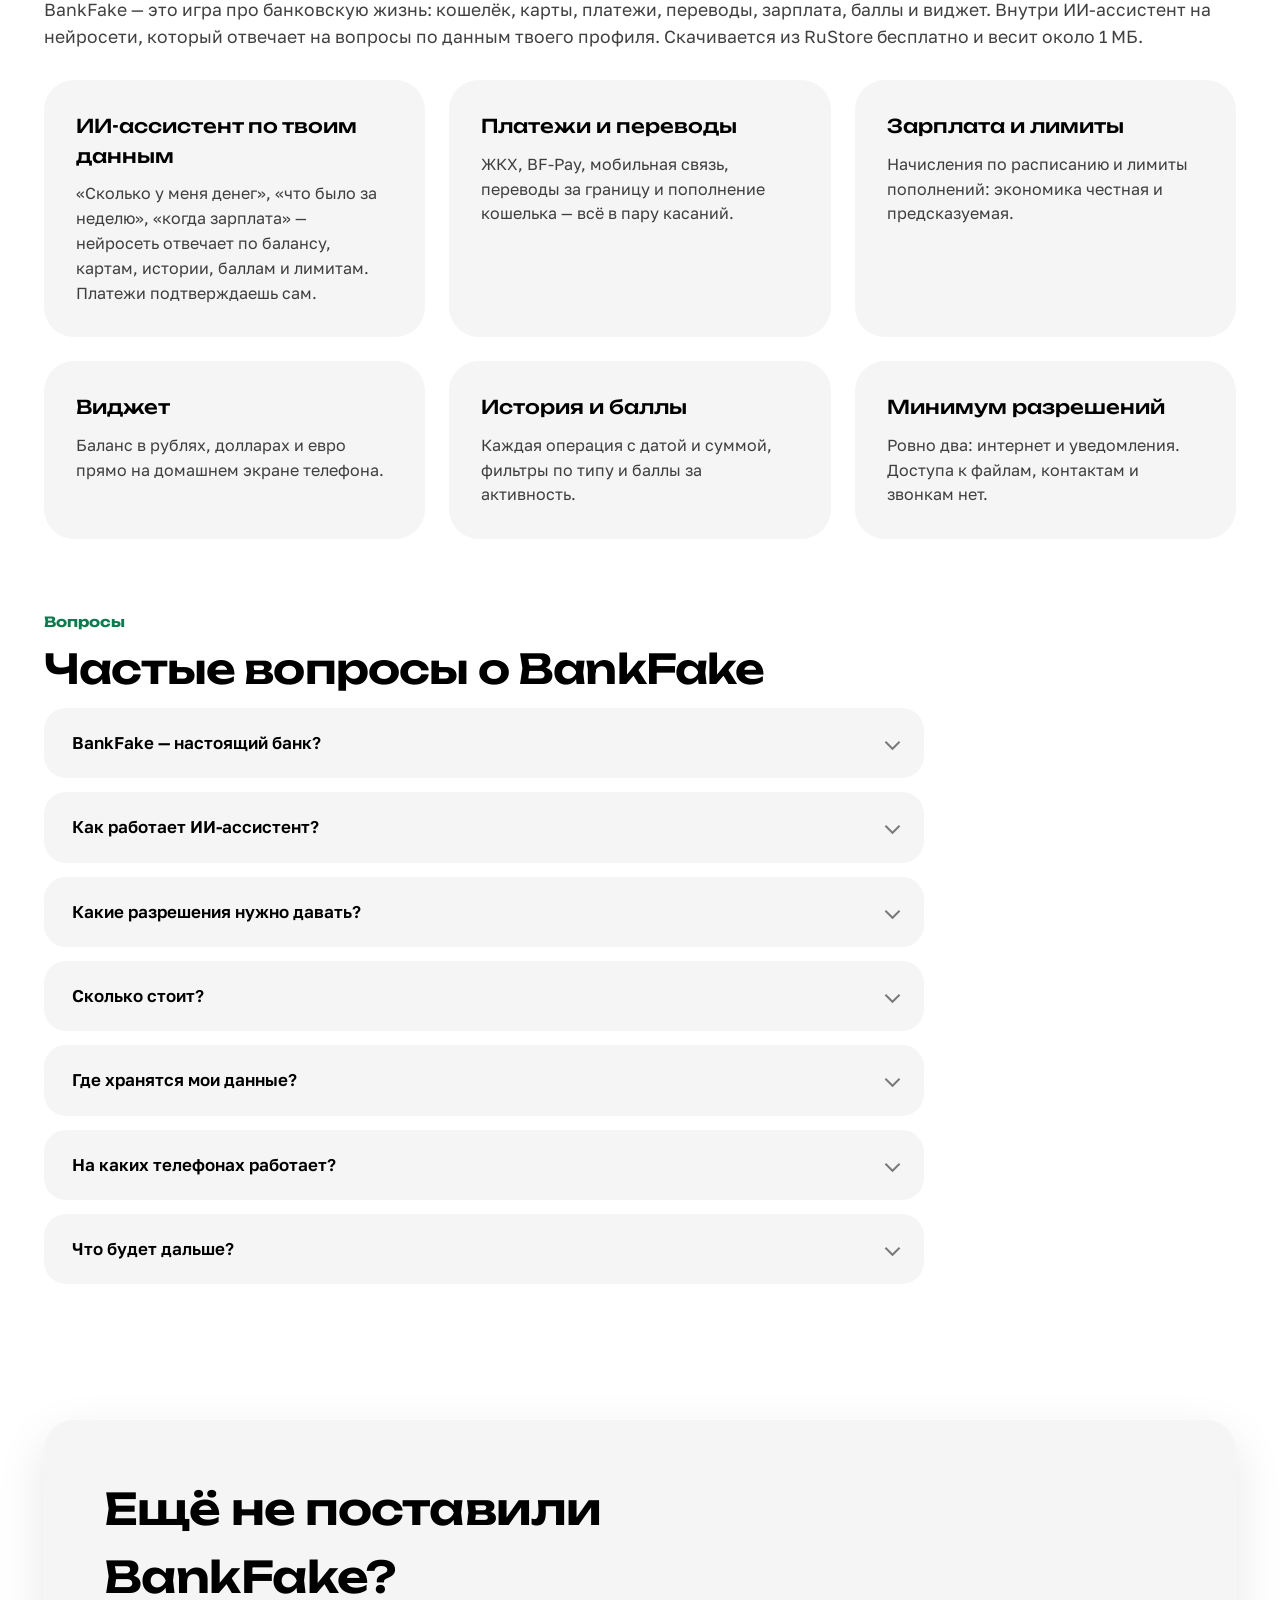
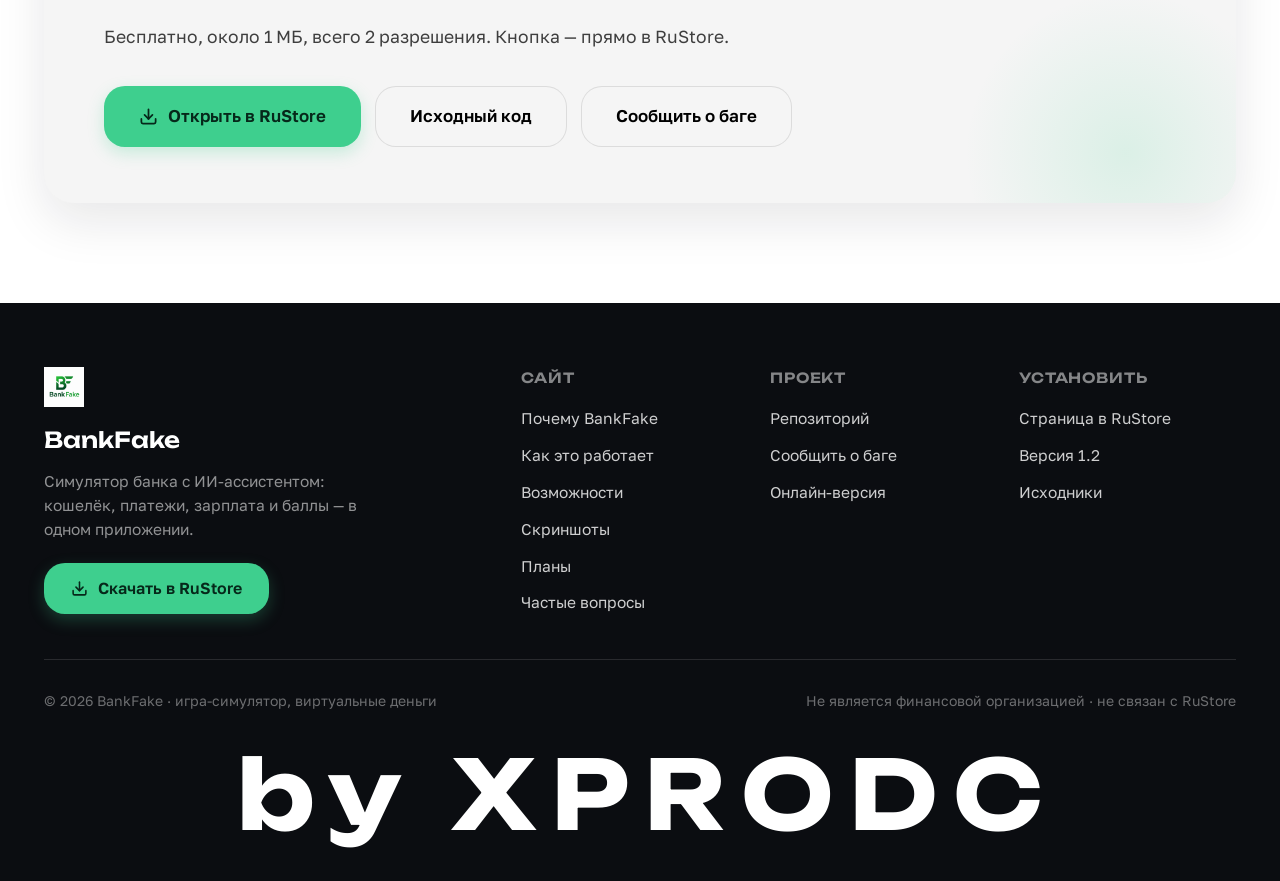
==== commit 0e27232c: "by XPRODC: ????? ?????? ???????? + ????????? ??????" ====
--- a/index.html
+++ b/index.html
@@ -26,8 +26,11 @@
     letter-spacing: .16em;
     text-indent: .16em;
     line-height: 1.1;
-    color: #22c55e;
+    color: #ffffff;
     user-select: none;
+  }
+  @media (max-width: 768px) {
+    .f-xprodc { font-size: clamp(24px, 7.5vw, 44px); letter-spacing: .1em; margin-top: 22px; }
   }
 </style>
 <script>
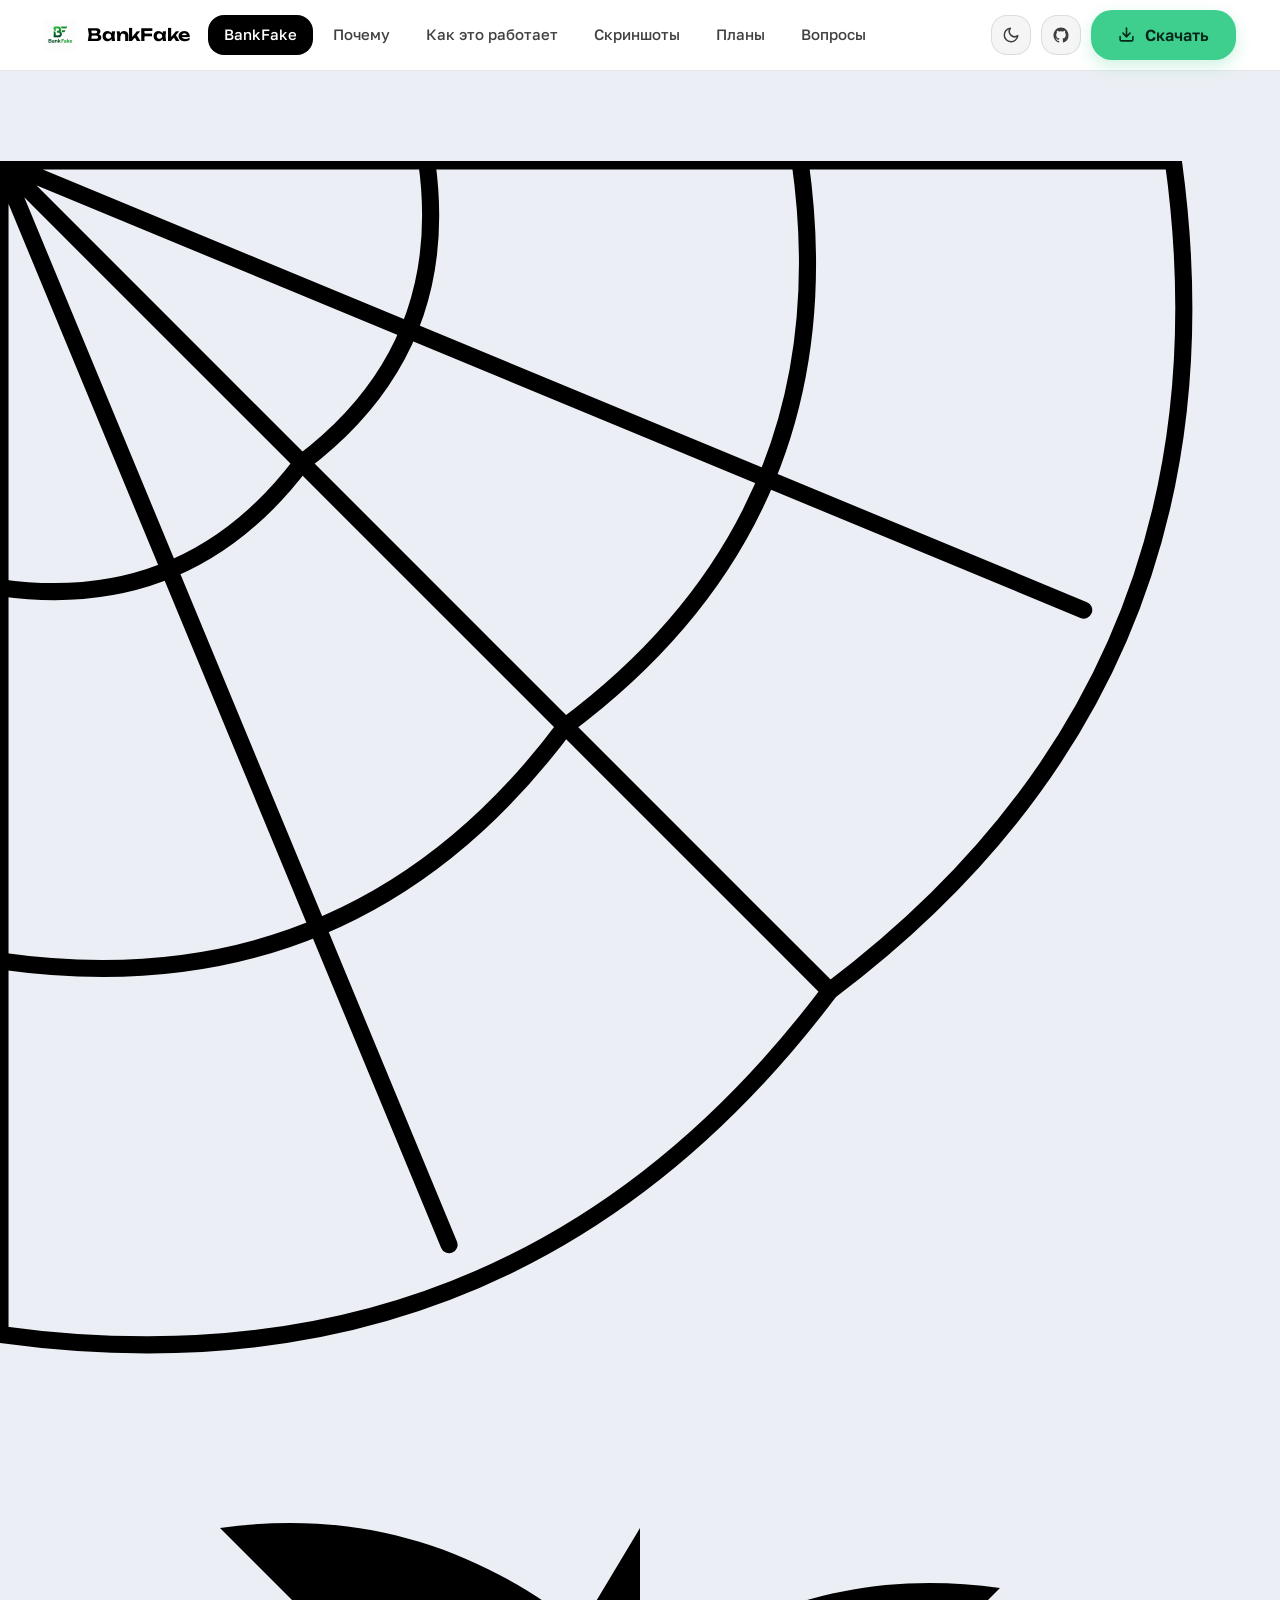
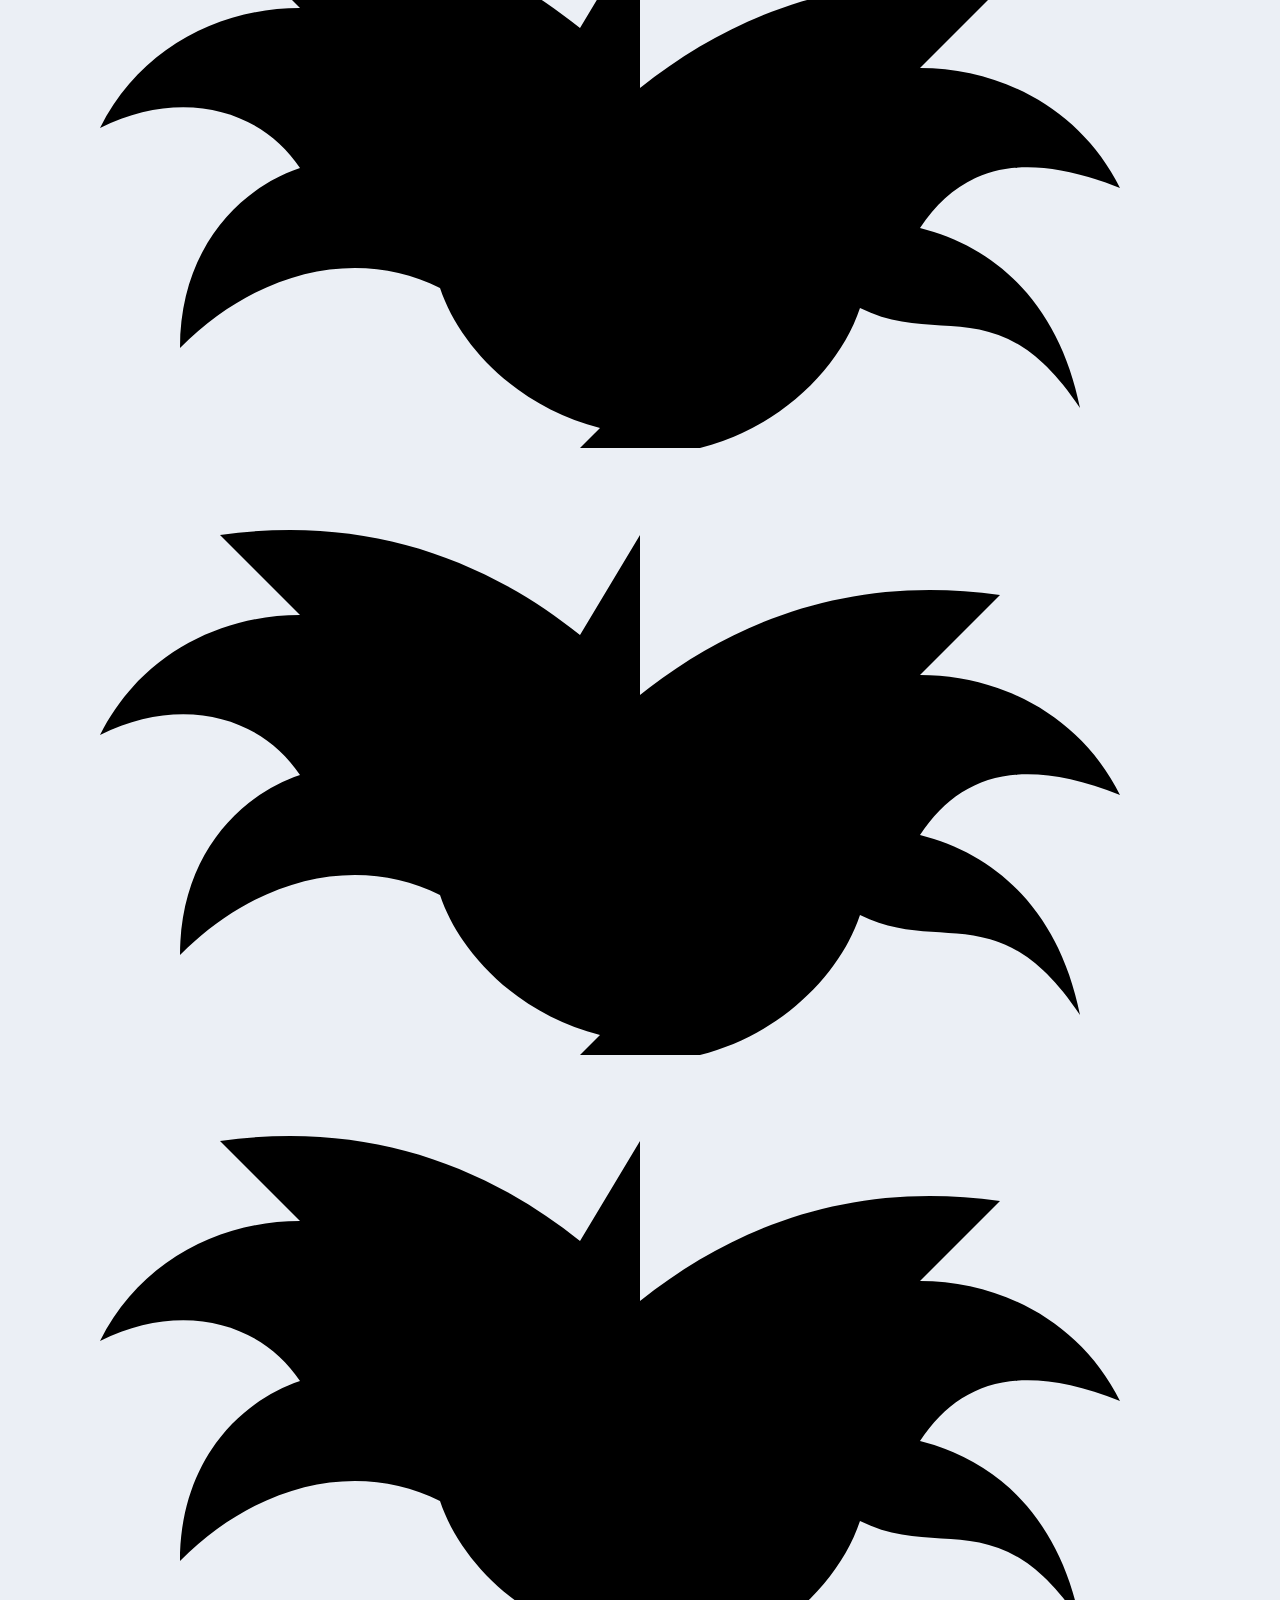
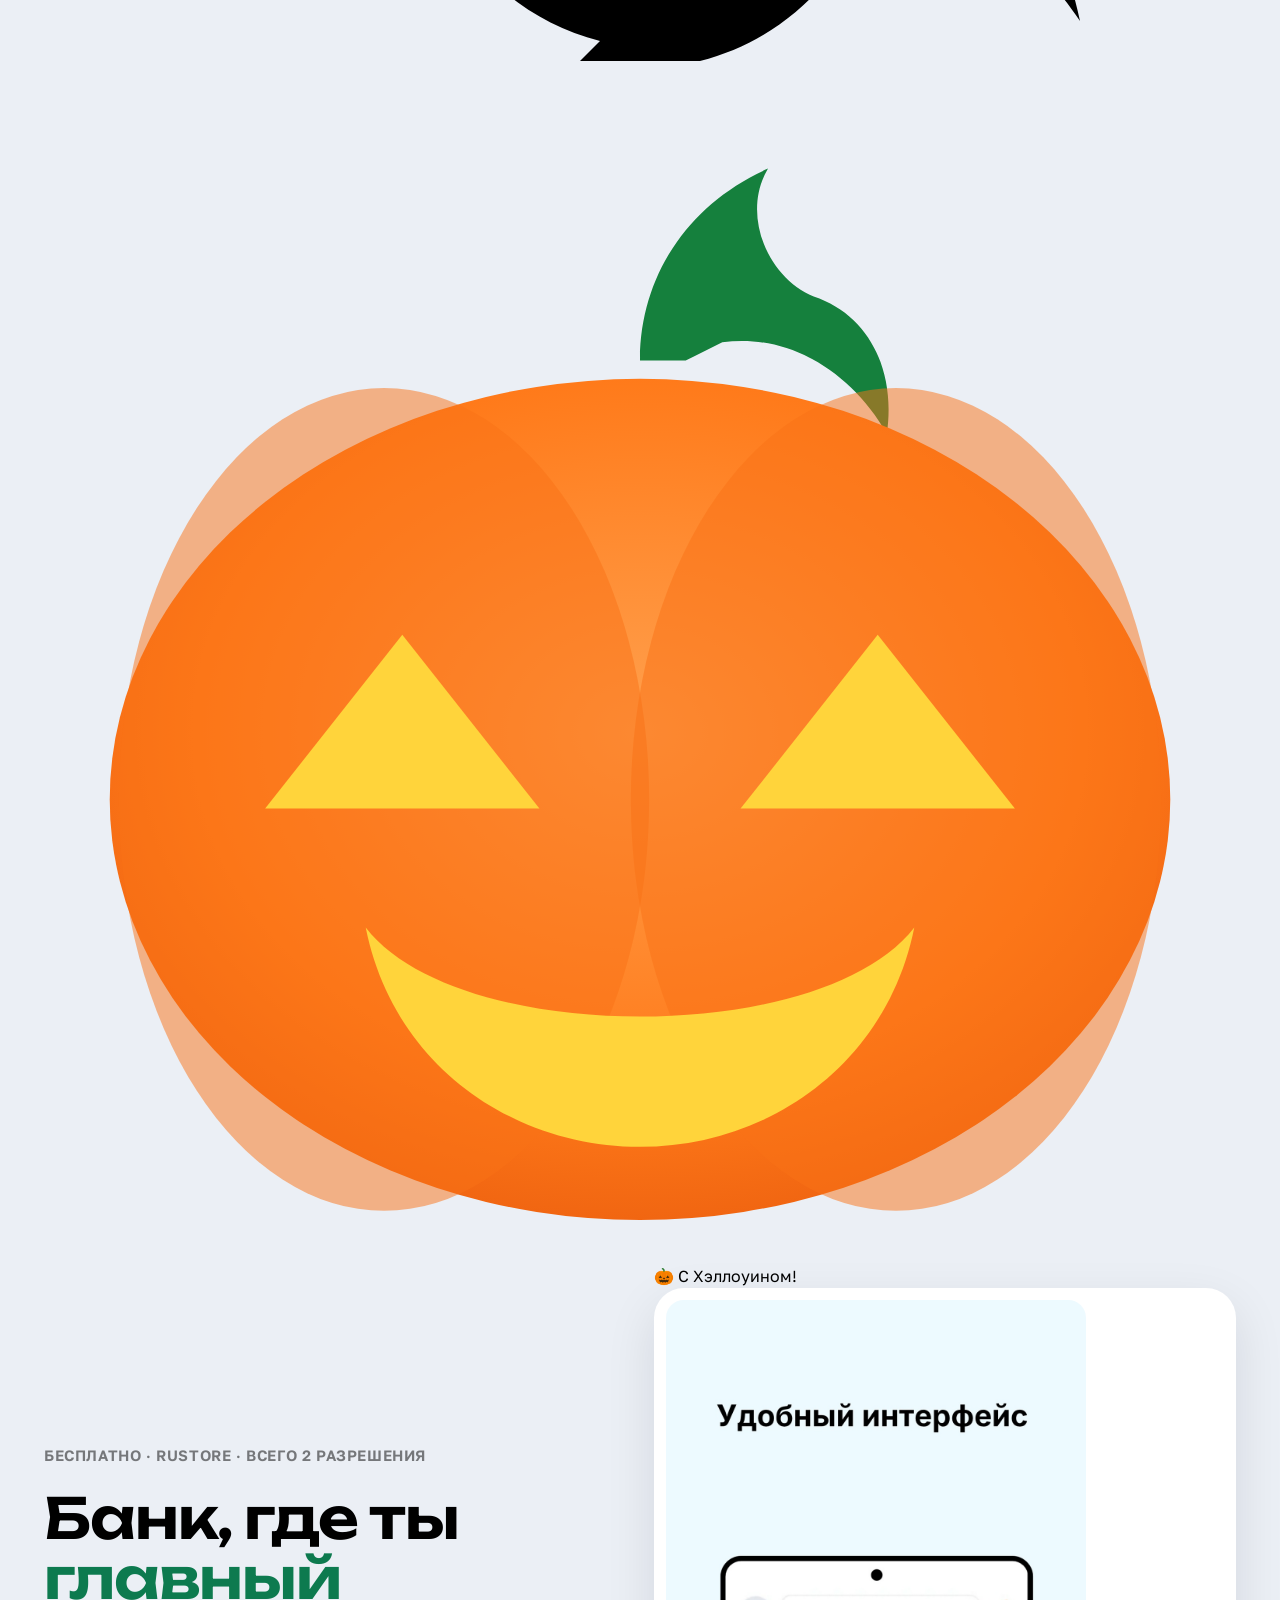
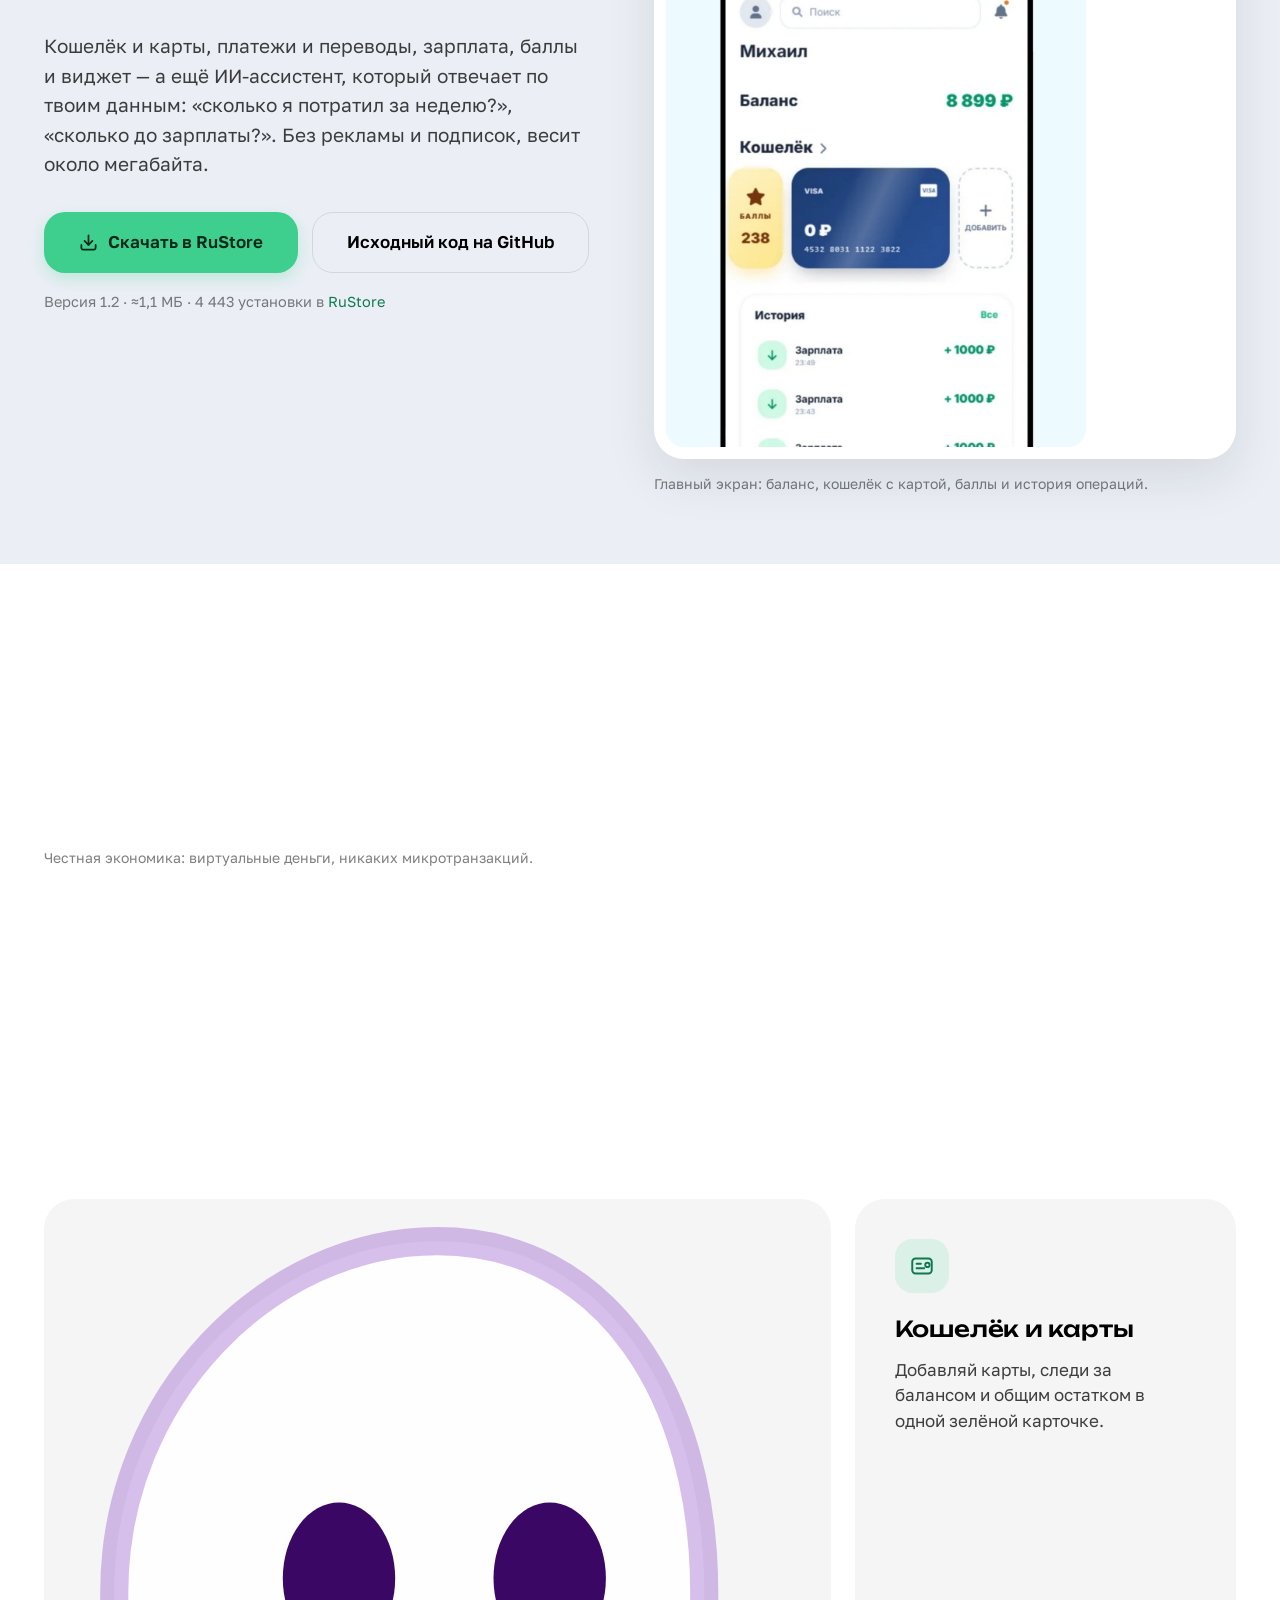
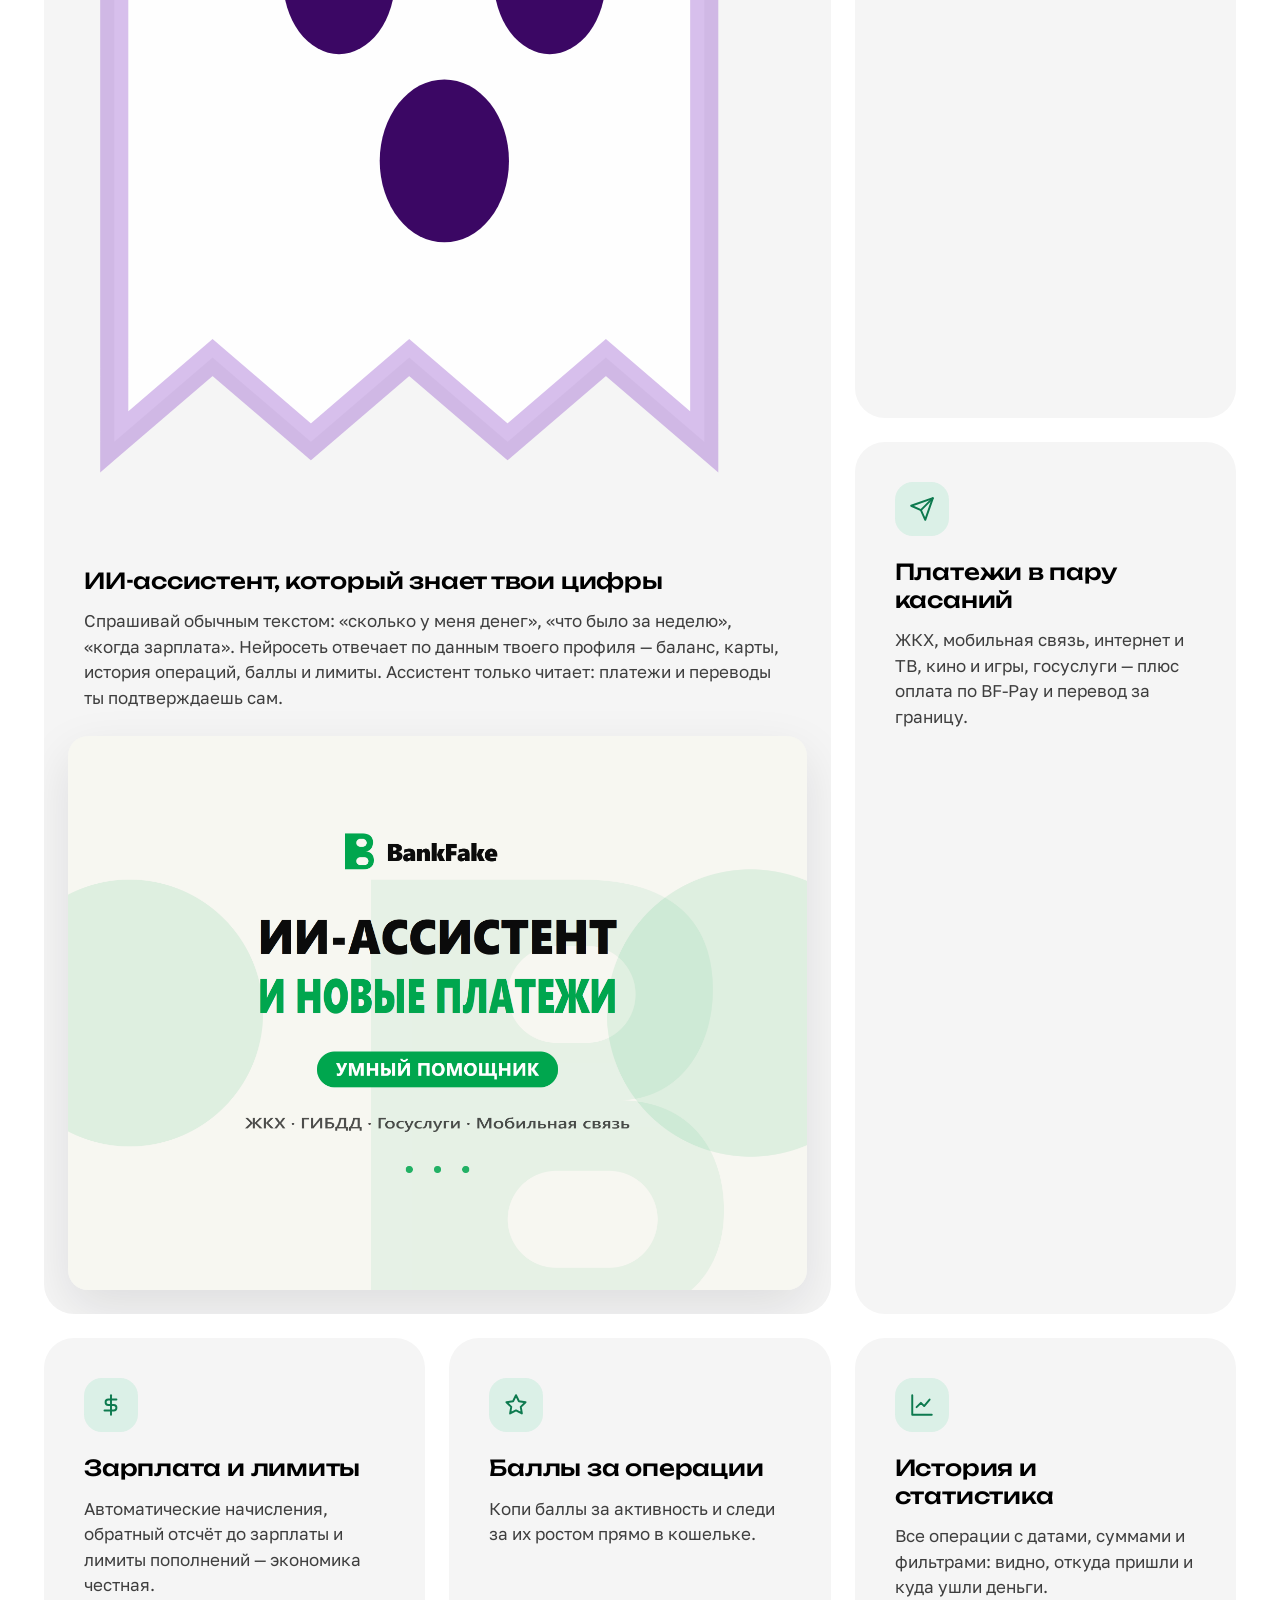
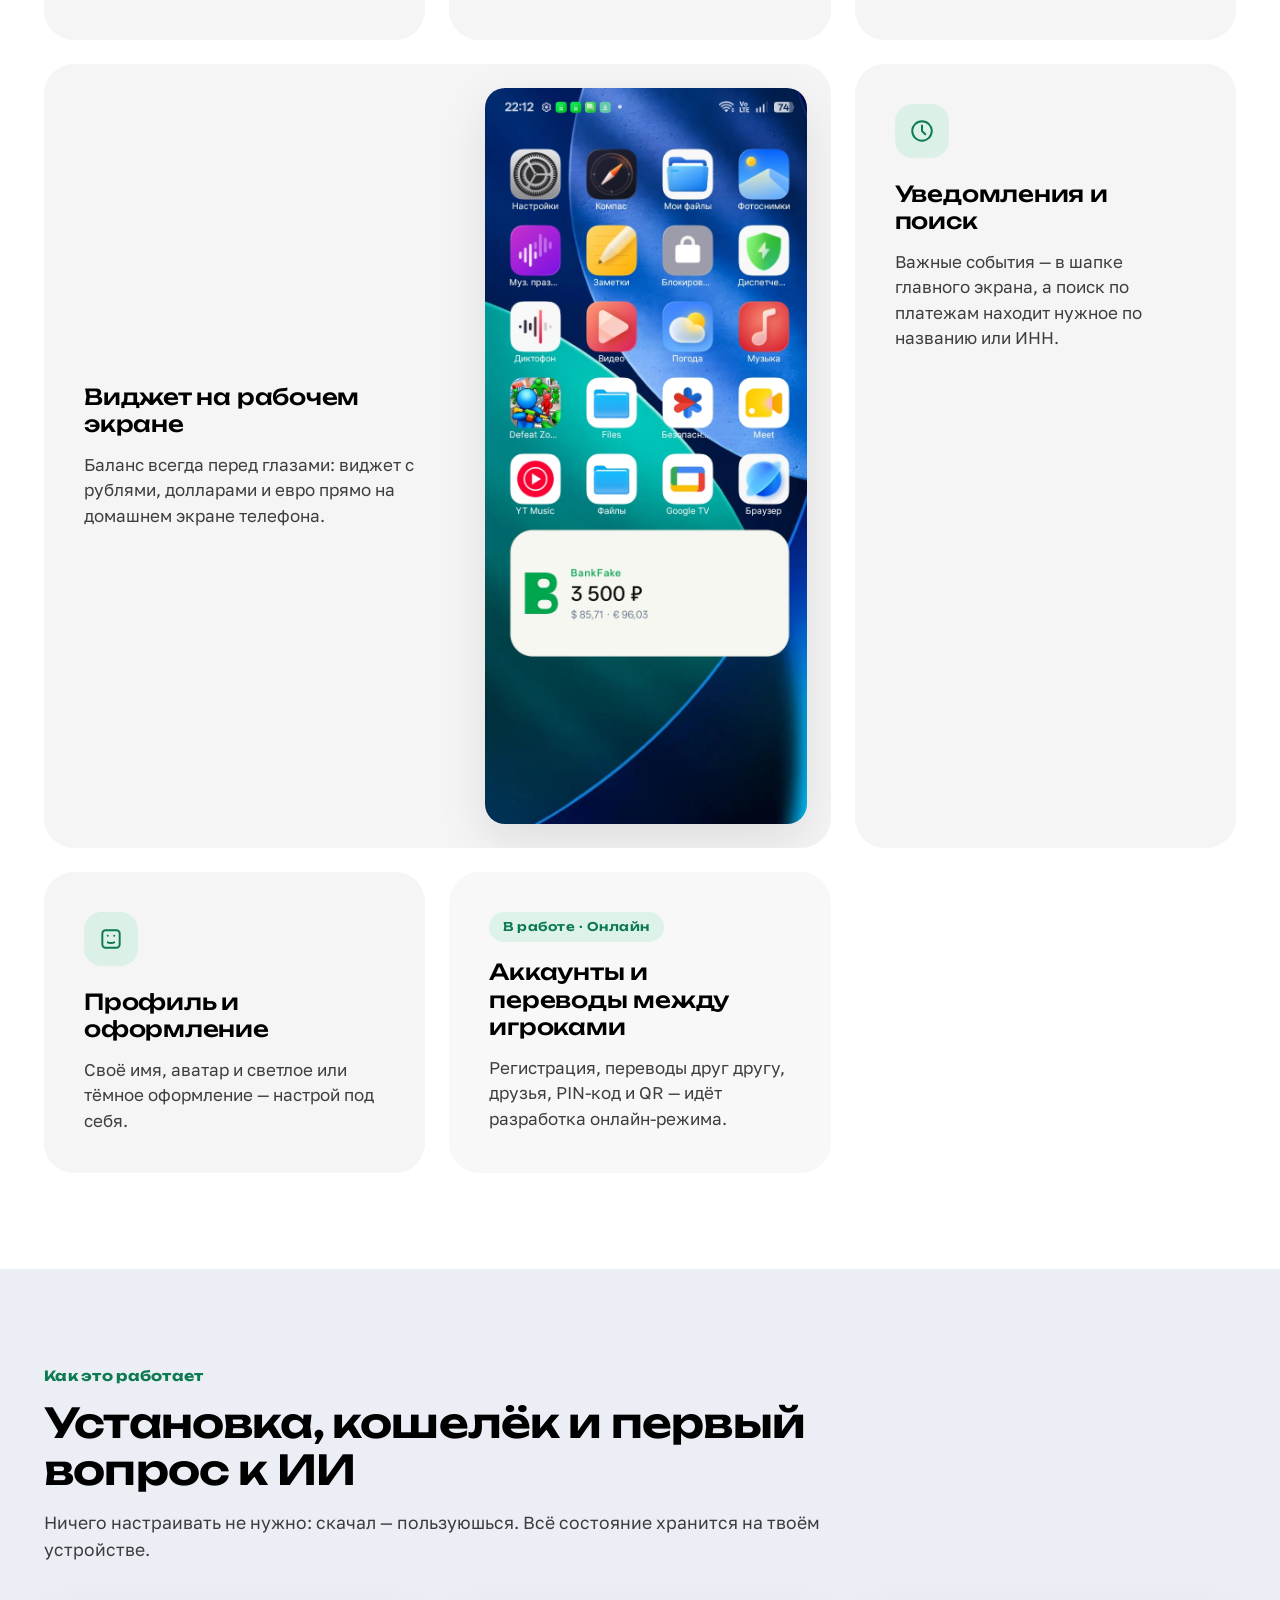
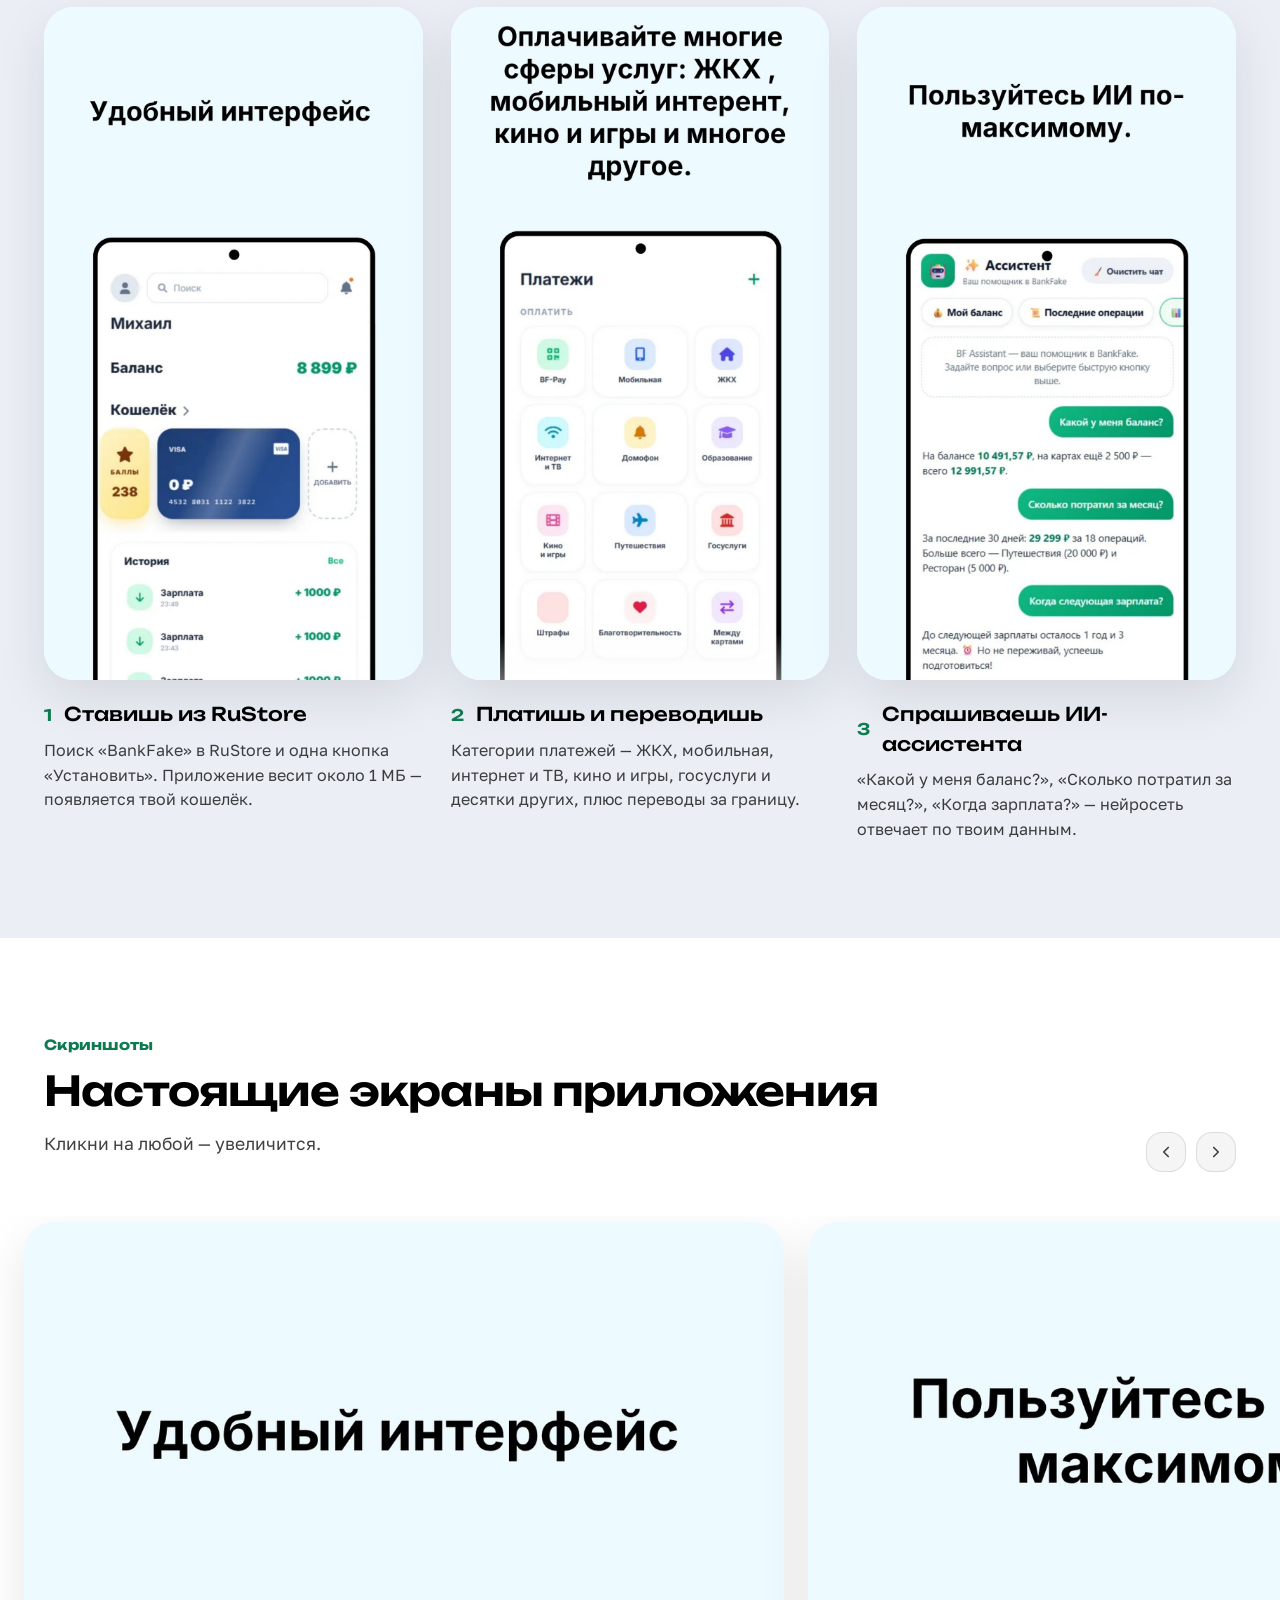
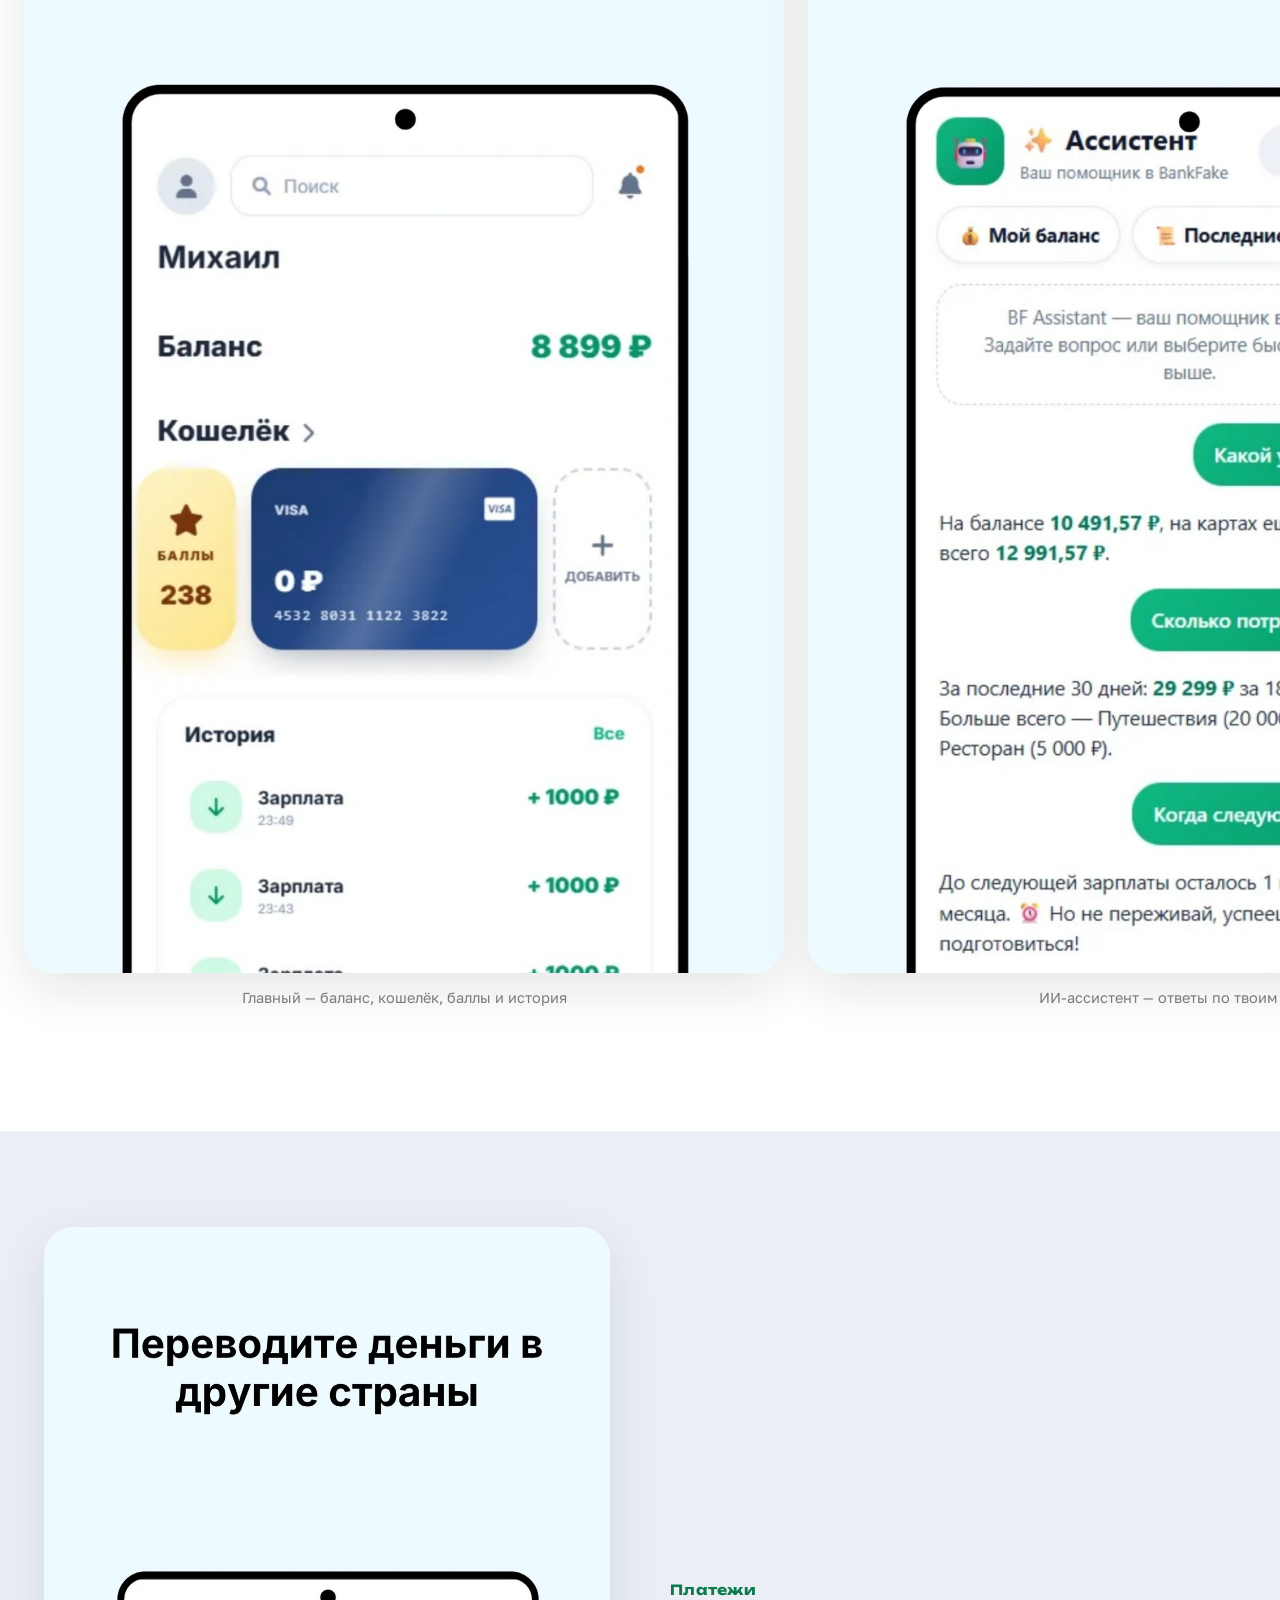
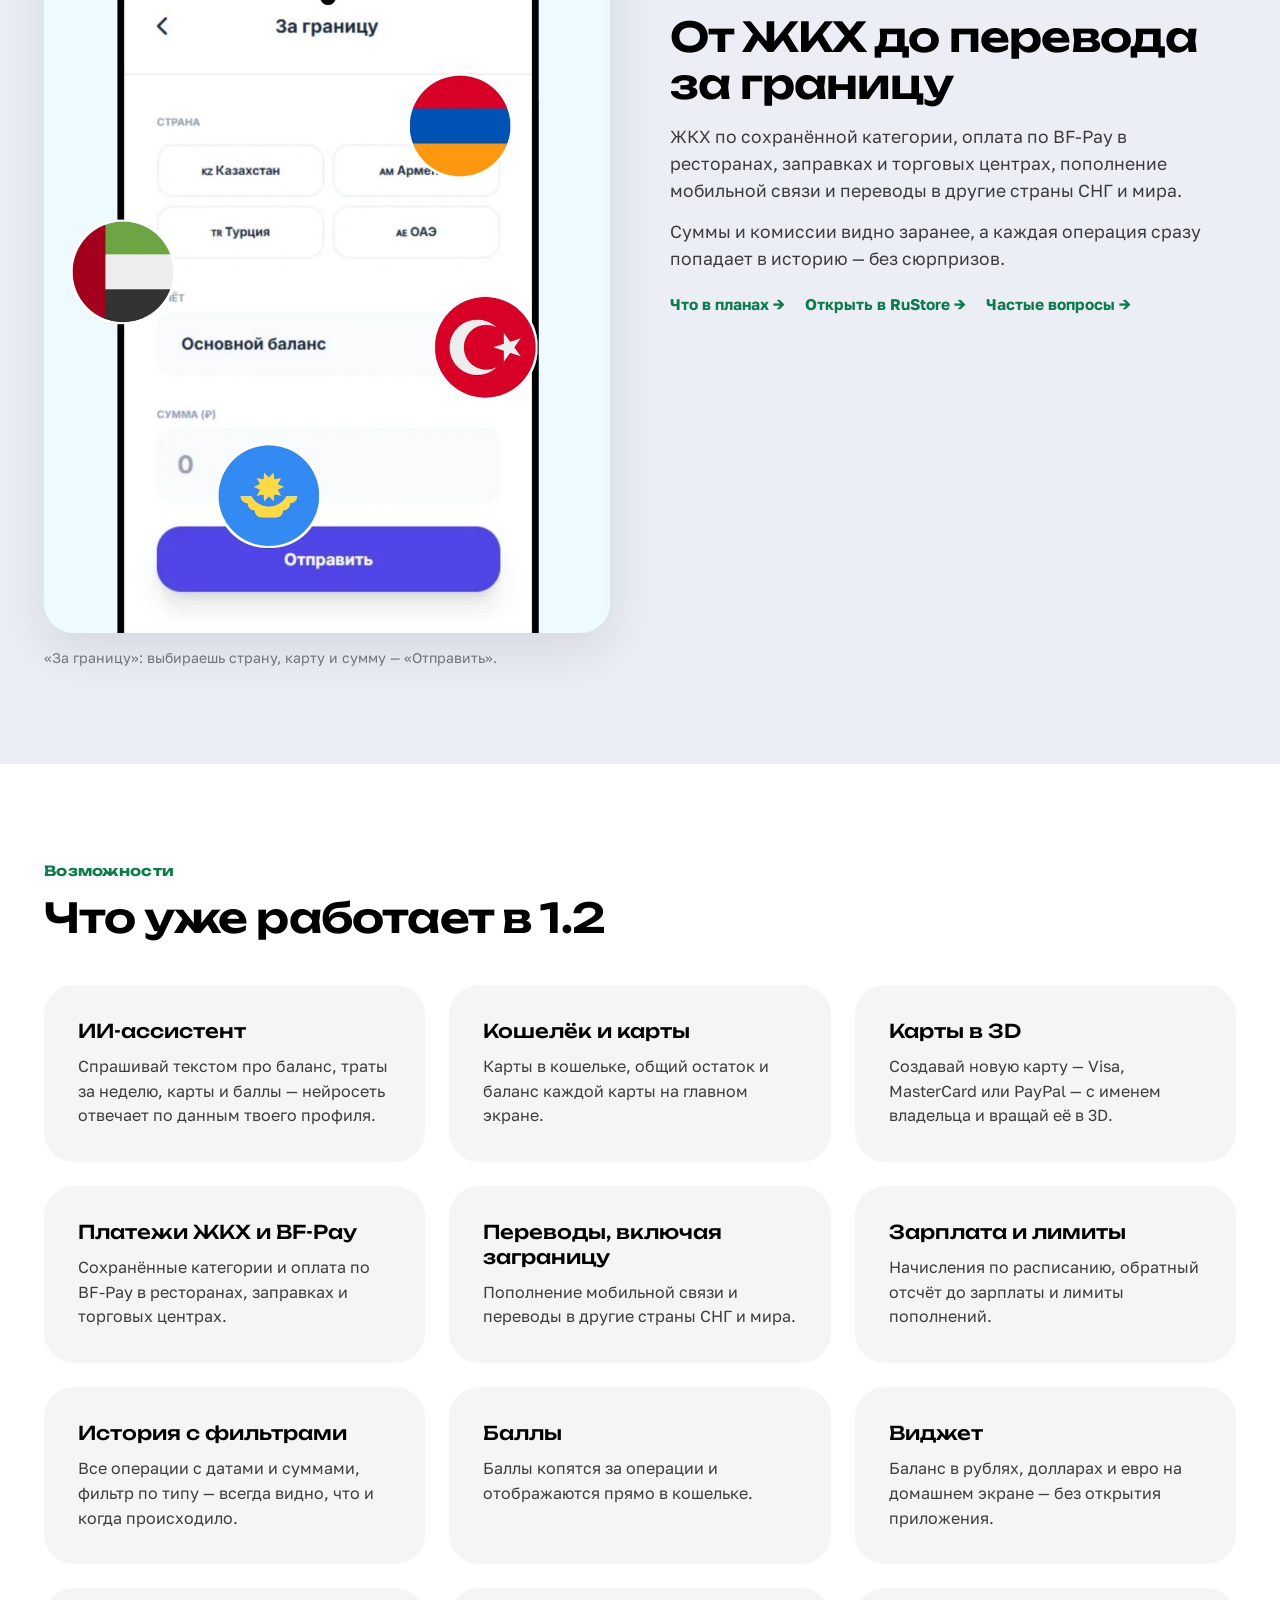
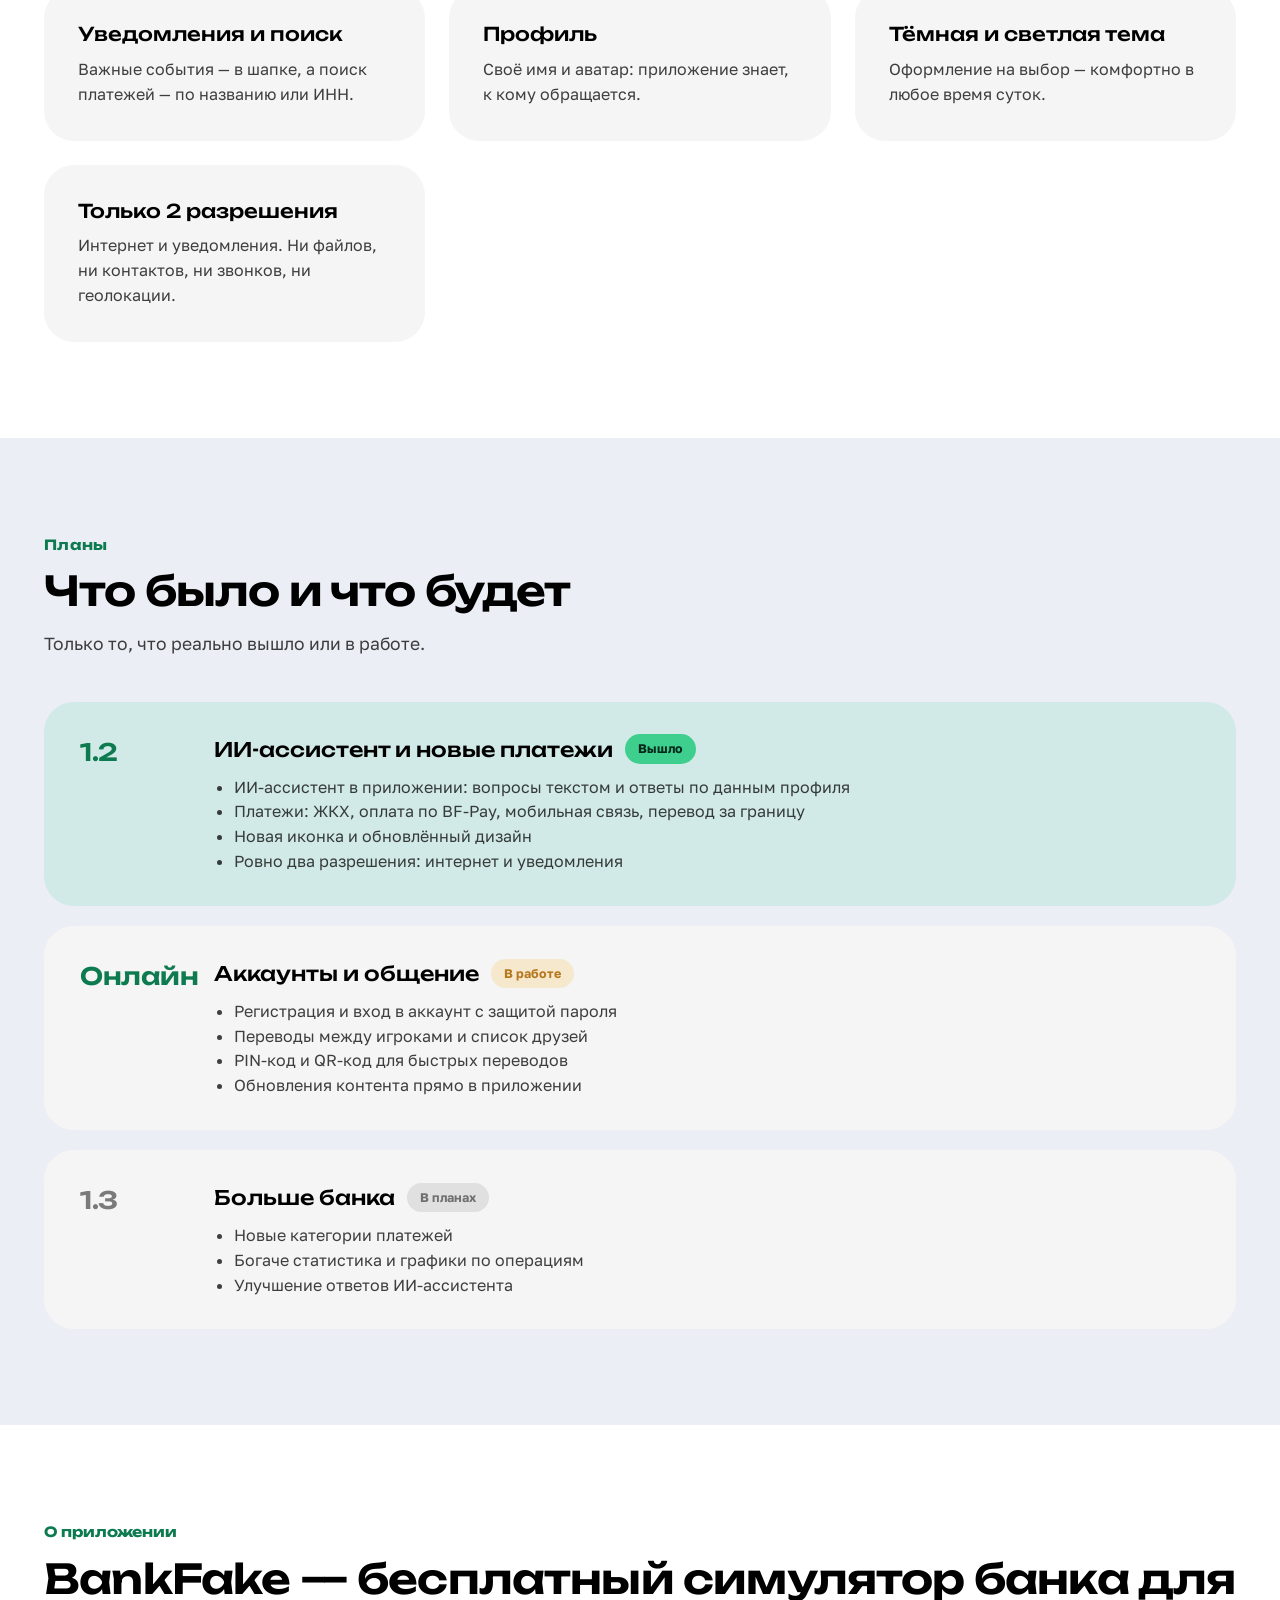
==== commit d5037551: "????????: ????????? ???????, ???????, ????, ????? ? ???????" ====
--- a/index.html
+++ b/index.html
@@ -16,6 +16,7 @@
 <link rel="preconnect" href="https://fonts.gstatic.com" crossorigin>
 <link href="https://fonts.googleapis.com/css2?family=Unbounded:wght@400;500;600;700&family=Golos+Text:wght@400;500;600;700;800;900&display=swap" rel="stylesheet">
 <link rel="stylesheet" href="styles.css">
+<link rel="stylesheet" href="halloween.css">
 <style>
   .f-xprodc {
     margin-top: 30px;
@@ -88,6 +89,37 @@
 <!-- ============================== HERO ============================== -->
 <section class="h-hero" id="top">
   <div class="h-hero-glow" aria-hidden="true"></div>
+  <div class="hw-deco" aria-hidden="true">
+    <svg class="hw-web" viewBox="0 0 120 120" fill="none" stroke="currentColor" stroke-width="1.6" stroke-linecap="round">
+      <path d="M0 0 L110 0 M0 0 L101.6 42.1 M0 0 L77.8 77.8 M0 0 L42.1 101.6 M0 0 L0 110"/>
+      <path d="M40 0 Q42.5 17.6 28.3 28.3 Q17.6 42.5 0 40"/>
+      <path d="M75 0 Q79.7 33.1 53 53 Q33.1 79.7 0 75"/>
+      <path d="M110 0 Q116.7 48.5 77.8 77.8 Q48.5 116.7 0 110"/>
+    </svg>
+    <div class="hw-bats">
+      <svg class="hw-bat b1" viewBox="0 0 64 30"><path d="M32 4l-3 5c-5-4-11-6-18-5l4 4c-4 0-8 2-10 6 4-2 8-1 10 2-3 1-6 4-6 9 4-4 9-5 13-3 1 3 4 6 8 7l-3 3 3 1 2-2 2 2 3-1-2-2c4-1 7-4 8-7 4 2 7-1 11 5-1-5-4-8-8-9 2-3 5-4 10-2-2-4-6-6-10-6l4-4c-7-1-13 1-18 5z"/></svg>
+      <svg class="hw-bat b2" viewBox="0 0 64 30"><path d="M32 4l-3 5c-5-4-11-6-18-5l4 4c-4 0-8 2-10 6 4-2 8-1 10 2-3 1-6 4-6 9 4-4 9-5 13-3 1 3 4 6 8 7l-3 3 3 1 2-2 2 2 3-1-2-2c4-1 7-4 8-7 4 2 7-1 11 5-1-5-4-8-8-9 2-3 5-4 10-2-2-4-6-6-10-6l4-4c-7-1-13 1-18 5z"/></svg>
+      <svg class="hw-bat b3" viewBox="0 0 64 30"><path d="M32 4l-3 5c-5-4-11-6-18-5l4 4c-4 0-8 2-10 6 4-2 8-1 10 2-3 1-6 4-6 9 4-4 9-5 13-3 1 3 4 6 8 7l-3 3 3 1 2-2 2 2 3-1-2-2c4-1 7-4 8-7 4 2 7-1 11 5-1-5-4-8-8-9 2-3 5-4 10-2-2-4-6-6-10-6l4-4c-7-1-13 1-18 5z"/></svg>
+    </div>
+    <svg class="hw-pumpkin-hero" viewBox="0 0 140 130">
+      <defs>
+        <radialGradient id="hwPump" cx="50%" cy="42%" r="68%">
+          <stop offset="0%" stop-color="#ffa04d"/>
+          <stop offset="62%" stop-color="#ff7a1a"/>
+          <stop offset="100%" stop-color="#e8590c"/>
+        </radialGradient>
+      </defs>
+      <path d="M70 32c0-9 5-17 14-21-3 5 0 12 5 14 6 2 9 8 8 15-4-7-11-11-18-10l-4 2z" fill="#15803d"/>
+      <ellipse cx="70" cy="80" rx="58" ry="46" fill="url(#hwPump)"/>
+      <ellipse cx="42" cy="80" rx="29" ry="45" fill="#f97316" opacity=".5"/>
+      <ellipse cx="98" cy="80" rx="29" ry="45" fill="#f97316" opacity=".5"/>
+      <g class="hw-face" fill="#ffd43b">
+        <path d="M44 62l15 19H29z"/>
+        <path d="M96 62l15 19H81z"/>
+        <path d="M40 94c10 13 50 13 60 0-3 15-16 24-30 24s-27-9-30-24z"/>
+      </g>
+    </svg>
+  </div>
   <div class="h-wrap h-hero-grid">
     <div class="h-hero-text reveal">
       <p class="h-kick">Бесплатно · RuStore · Всего 2 разрешения</p>
@@ -105,6 +137,7 @@
       <p class="h-cta-meta">Версия 1.2 · ≈1,1 МБ · 4 443 установки в <a href="https://www.rustore.ru/catalog/app/org.xprodc.ivan" target="_blank" rel="noopener">RuStore</a></p>
     </div>
     <figure class="h-hero-fig reveal">
+      <span class="hw-sticker" aria-hidden="true">🎃 С Хэллоуином!</span>
       <div class="h-stage">
         <img src="assets/screenshots/promo-ui.jpg" width="1080" height="1920" style="max-width:420px" alt="Главный экран BankFake: баланс, кошелёк с картой, баллы и история" fetchpriority="high">
       </div>
@@ -136,6 +169,12 @@
 
     <div class="bento">
       <article class="b-card b-big reveal">
+        <svg class="hw-ghost" aria-hidden="true" viewBox="0 0 56 66">
+          <path d="M28 3C16 3 5 14 5 28v32l7-6 7 6 7-6 7 6 7-6 7 6V28C47 14 40 3 28 3z" fill="rgba(255,255,255,.94)" stroke="rgba(123,44,191,.3)" stroke-width="2"/>
+          <ellipse cx="21" cy="27" rx="4" ry="5.4" fill="#3b0764"/>
+          <ellipse cx="36" cy="27" rx="4" ry="5.4" fill="#3b0764"/>
+          <ellipse cx="28.5" cy="40" rx="4.6" ry="5.8" fill="#3b0764"/>
+        </svg>
         <div class="b-body">
           <h3>ИИ-ассистент, который знает твои цифры</h3>
           <p>Спрашивай обычным текстом: «сколько у меня денег», «что было за неделю», «когда зарплата».
@@ -514,7 +553,7 @@
       <span>© 2026 BankFake · игра-симулятор, виртуальные деньги</span>
       <span>Не является финансовой организацией · не связан с RuStore</span>
     </div>
-    <div class="f-xprodc">by XPRODC</div>
+    <div class="f-xprodc"><i class="hw-fp" aria-hidden="true">🎃</i>by XPRODC<i class="hw-fp hw-fp2" aria-hidden="true">🎃</i></div>
   </div>
 </footer>
 
--- a/styles.css
+++ b/styles.css
@@ -489,3 +489,75 @@
   .h-cta { flex-direction: column; }
   .h-foot-grid { grid-template-columns: 1fr; }
 }
+
+/* ============================== TELEFONY (BankFake) ============================== */
+@media (max-width: 768px) {
+  body { font-size: 15.5px; }
+  .h-wrap { padding: 0 16px; }
+  .h-top nav { height: 62px; gap: 10px; }
+  .h-pillbar { top: 62px; padding: 10px 16px; }
+  .h-pill { padding: 10px 14px; font-size: 15px; }
+  .h-brand { font-size: 16px; gap: 9px; }
+  .h-tools { gap: 8px; }
+
+  .h-hero { padding: 42px 0 36px; }
+  .h-hero-grid { gap: 28px; }
+  .h-kick { font-size: 13px; margin-bottom: 14px; }
+  .h-hero h1 { margin-bottom: 16px; }
+  .h-lead { font-size: 16.5px; margin-bottom: 24px; }
+  .h-cta-meta { font-size: 13.5px; }
+  .h-hero-fig figcaption, .h-frame-fig figcaption { font-size: 13px; margin-top: 10px; }
+
+  .h-num { padding: 24px 22px; }
+  .h-live { padding-top: 44px; }
+  .h-sec { padding: 48px 0; }
+  .h-seo { padding-top: 48px; }
+  .h-head { margin-bottom: 30px; }
+  .h-head p, .h-split p, .seo-lead { font-size: 16px; }
+
+  .bento { gap: 16px; }
+  .b-card { padding: 26px; }
+  .b-big .b-body { padding: 26px 26px 18px; }
+  .b-wide .b-body { padding: 26px; }
+  .b-shot { padding: 0 16px 16px; }
+  .b-wide .b-shot { padding: 0 16px 16px; }
+  .b-card h3 { font-size: 20px; }
+  .b-card p { font-size: 16px; }
+
+  .h-steps { gap: 34px; }
+  .h-steps h3 { margin-top: 14px; font-size: 18px; }
+
+  .h-cards { gap: 16px; }
+  .h-card { padding: 24px; }
+  .seo-feats { gap: 16px; }
+  .seo-feats li { padding: 24px; }
+
+  .slider { padding: 6px 16px 20px; gap: 16px; }
+  .s-item { flex: 0 0 86vw; }
+
+  .h-road-item { padding: 22px 20px; gap: 6px; }
+  .h-road-ver { font-size: 20px; }
+
+  .seo-faq summary { padding: 18px 20px; padding-right: 46px; font-size: 16px; }
+  .seo-faq summary::after { right: 20px; }
+  .seo-faq details > div { padding: 0 20px 18px; font-size: 15.5px; }
+
+  .h-final { padding: 24px 0 64px; }
+  .h-final-box { padding: 30px 22px; gap: 22px; }
+  .h-final-btns { width: 100%; }
+  .h-final-btns .h-btn { flex: 1 1 auto; }
+
+  .h-foot { padding: 48px 0 26px; }
+  .h-foot-top { padding-bottom: 32px; gap: 28px; }
+  .h-foot-bot { margin-top: 22px; flex-direction: column; gap: 6px; }
+}
+@media (max-width: 480px) {
+  .h-tools a.h-ibtn { display: none; }        /* иконка GitHub — есть в подвале */
+  .h-tools .h-btn { padding: 10px 16px; }
+  .h-tools .h-btn span { display: none; }      /* «Скачать» — только значок */
+  .h-tools .h-btn { width: 42px; height: 42px; padding: 0; border-radius: 14px; }
+  .slider { padding-left: 16px; padding-right: 16px; }
+  .s-item { flex: 0 0 88vw; }
+  .h-ibtn { width: 38px; height: 38px; }
+  .h-final-btns .h-btn { width: 100%; flex: none; }
+}
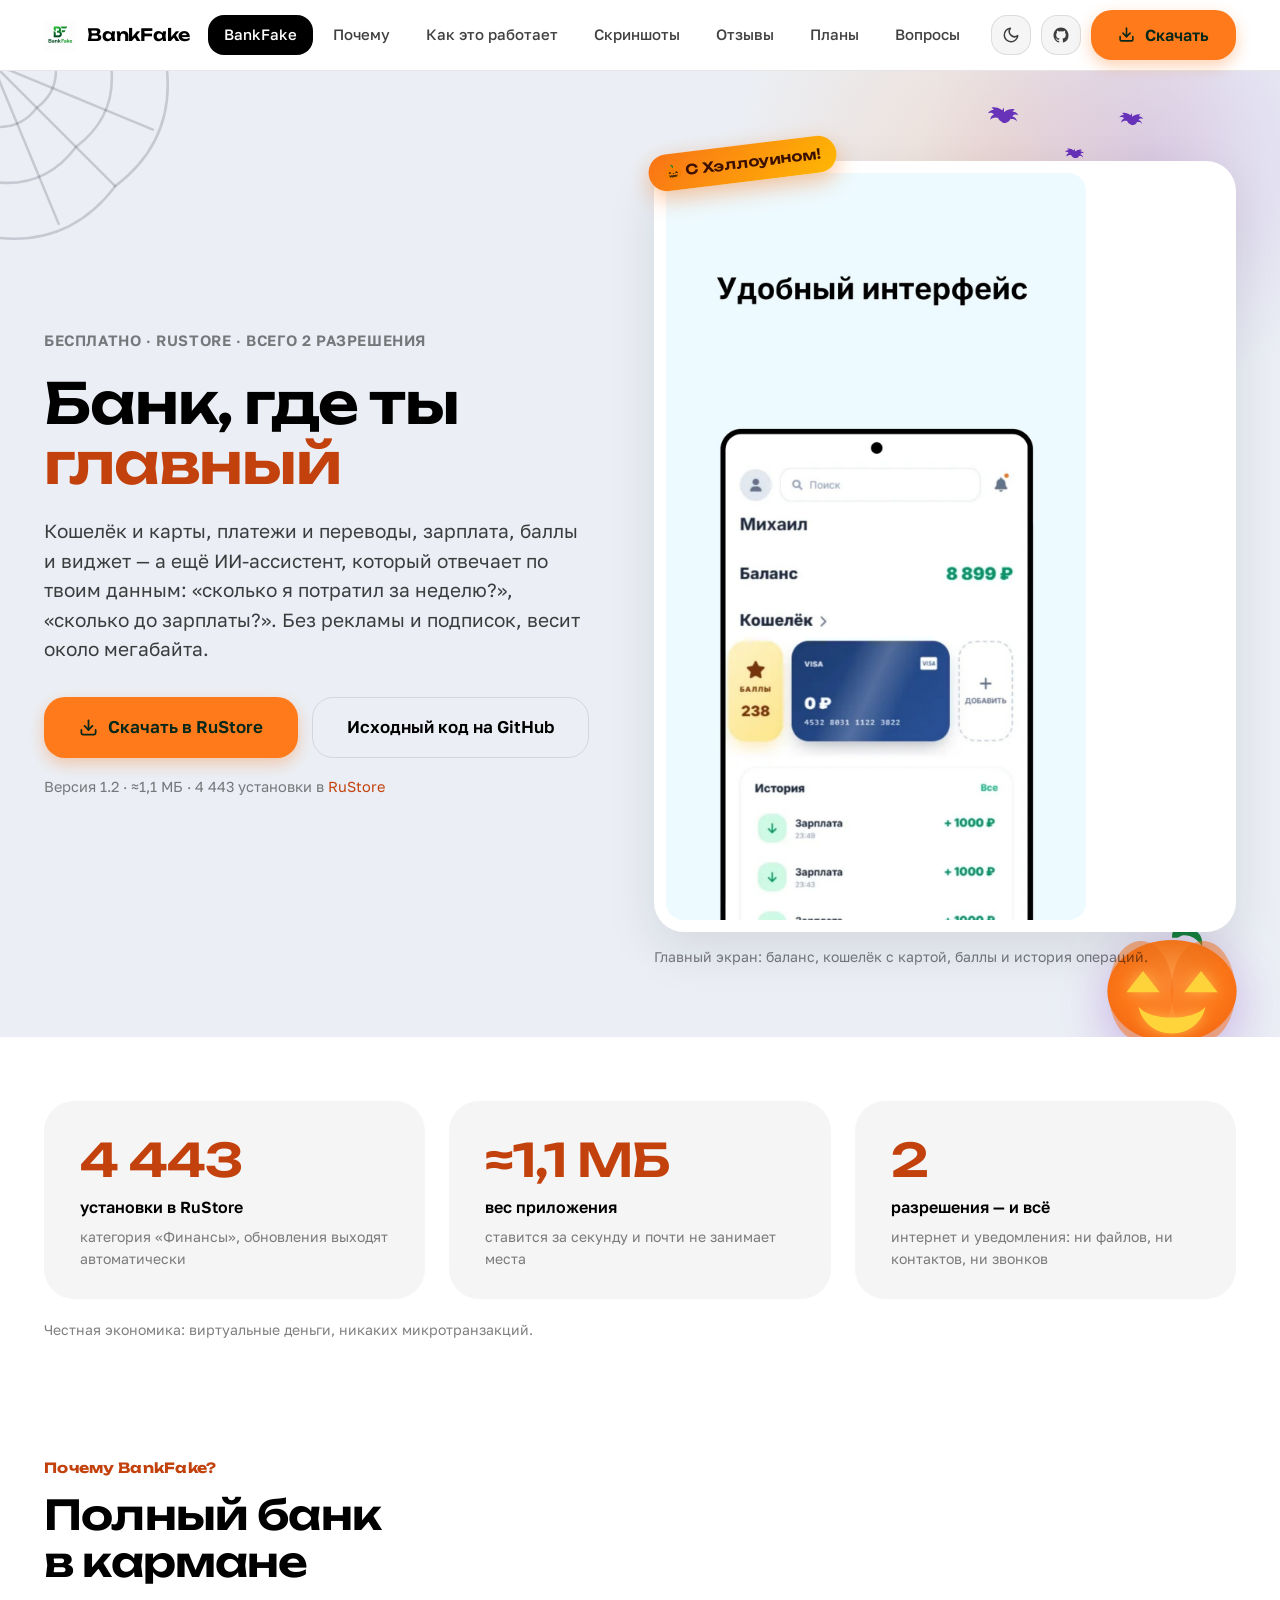
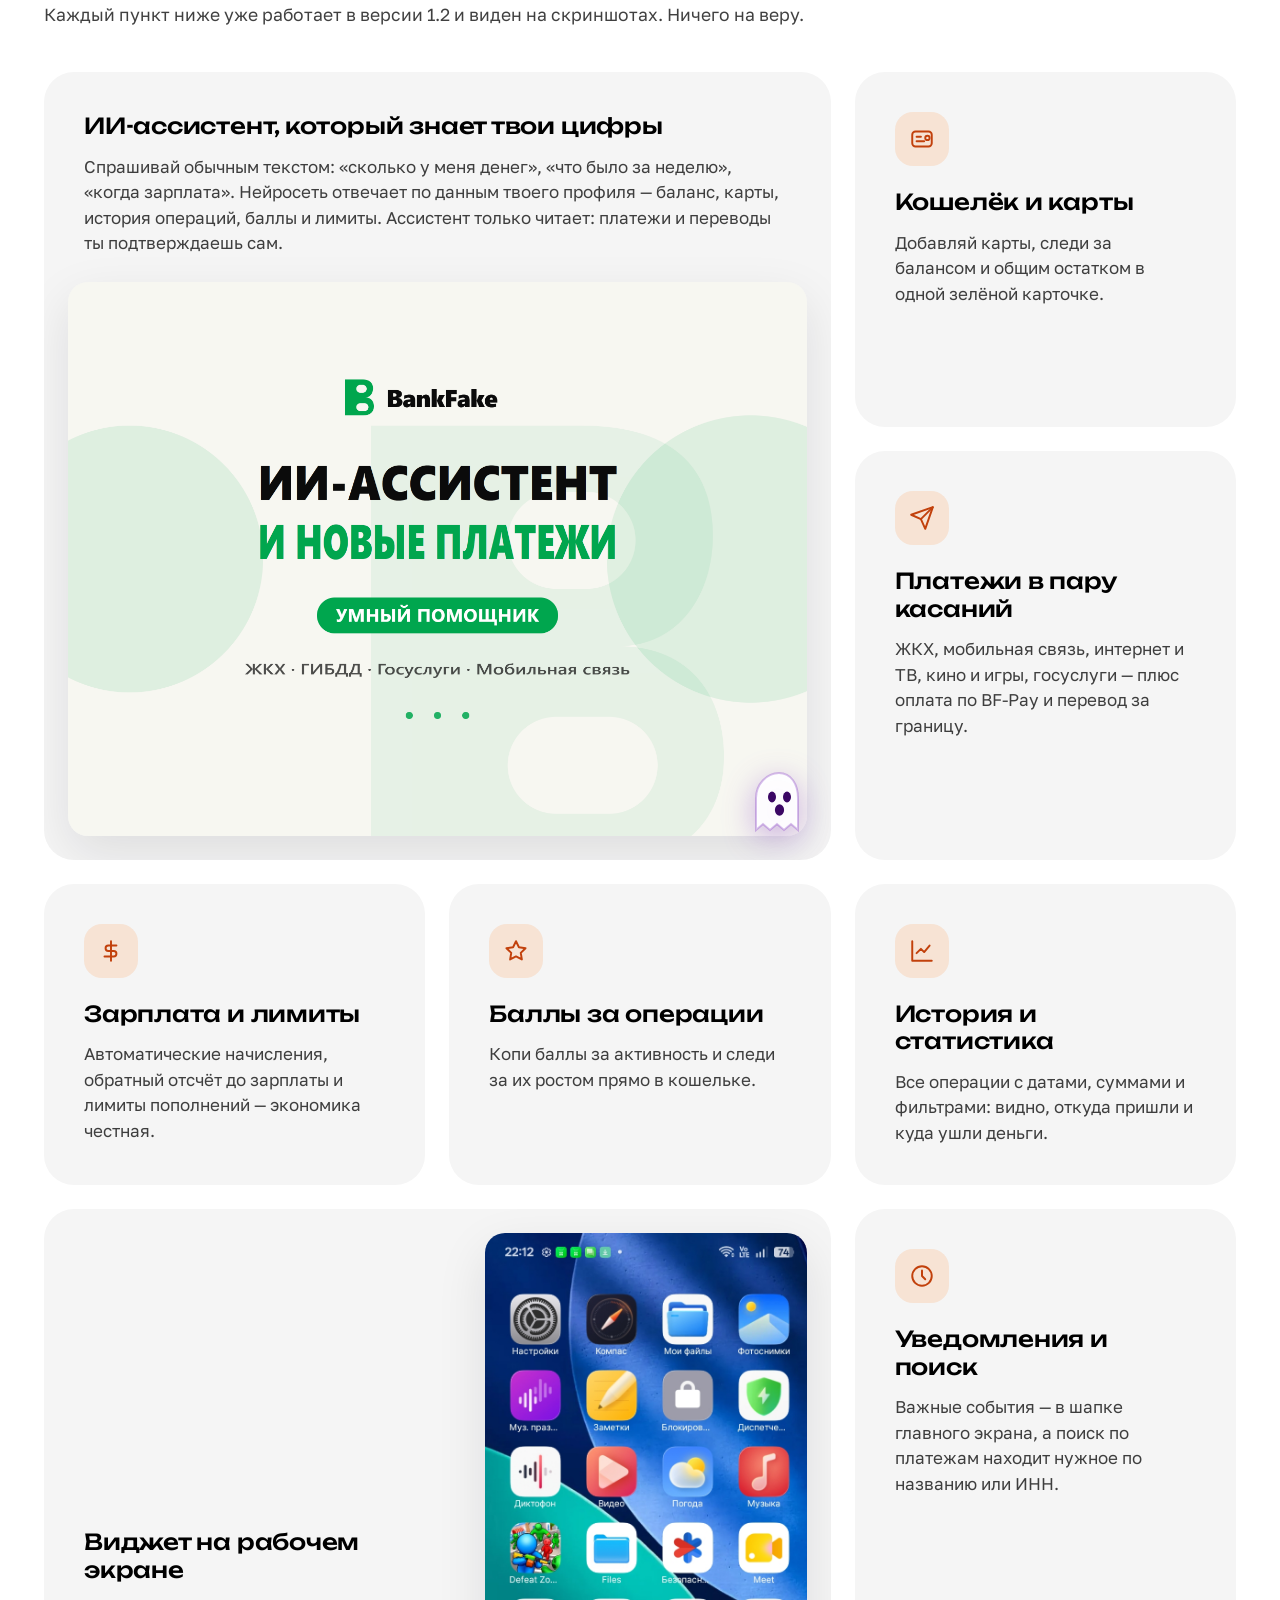
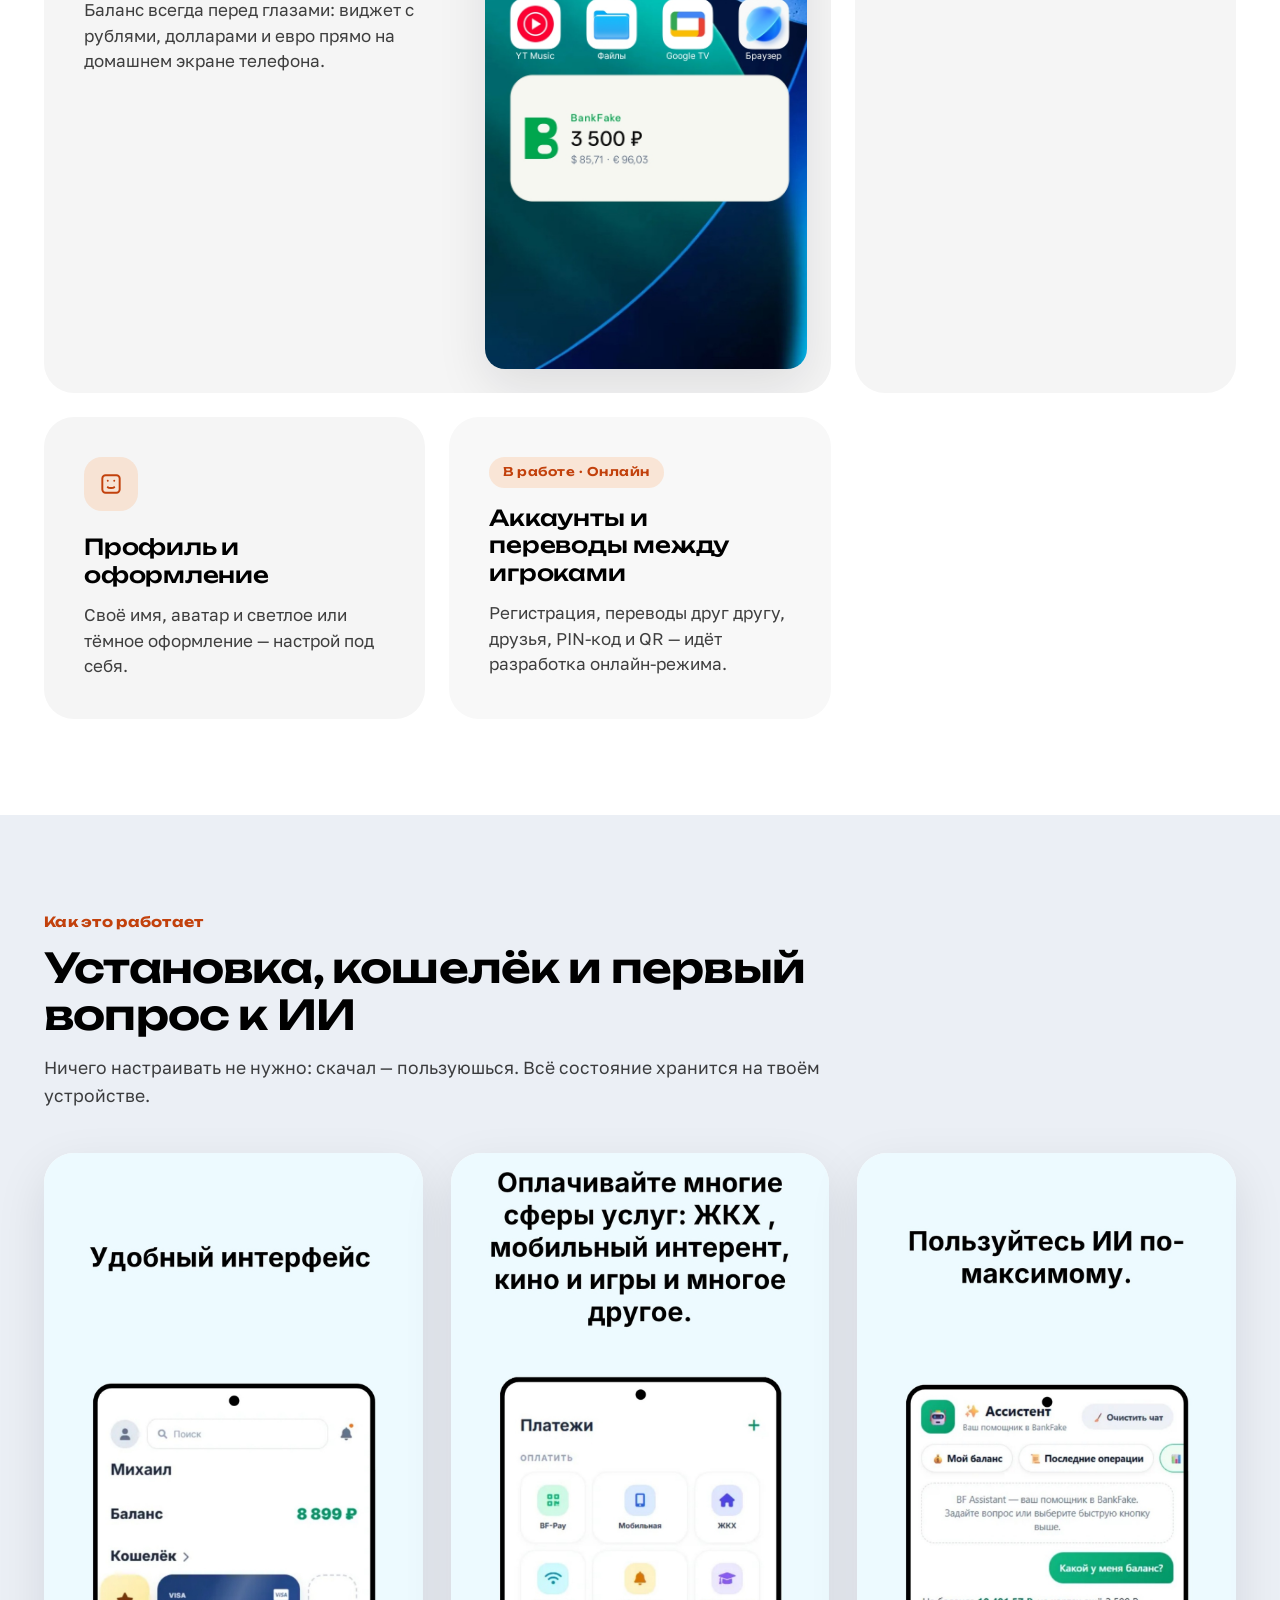
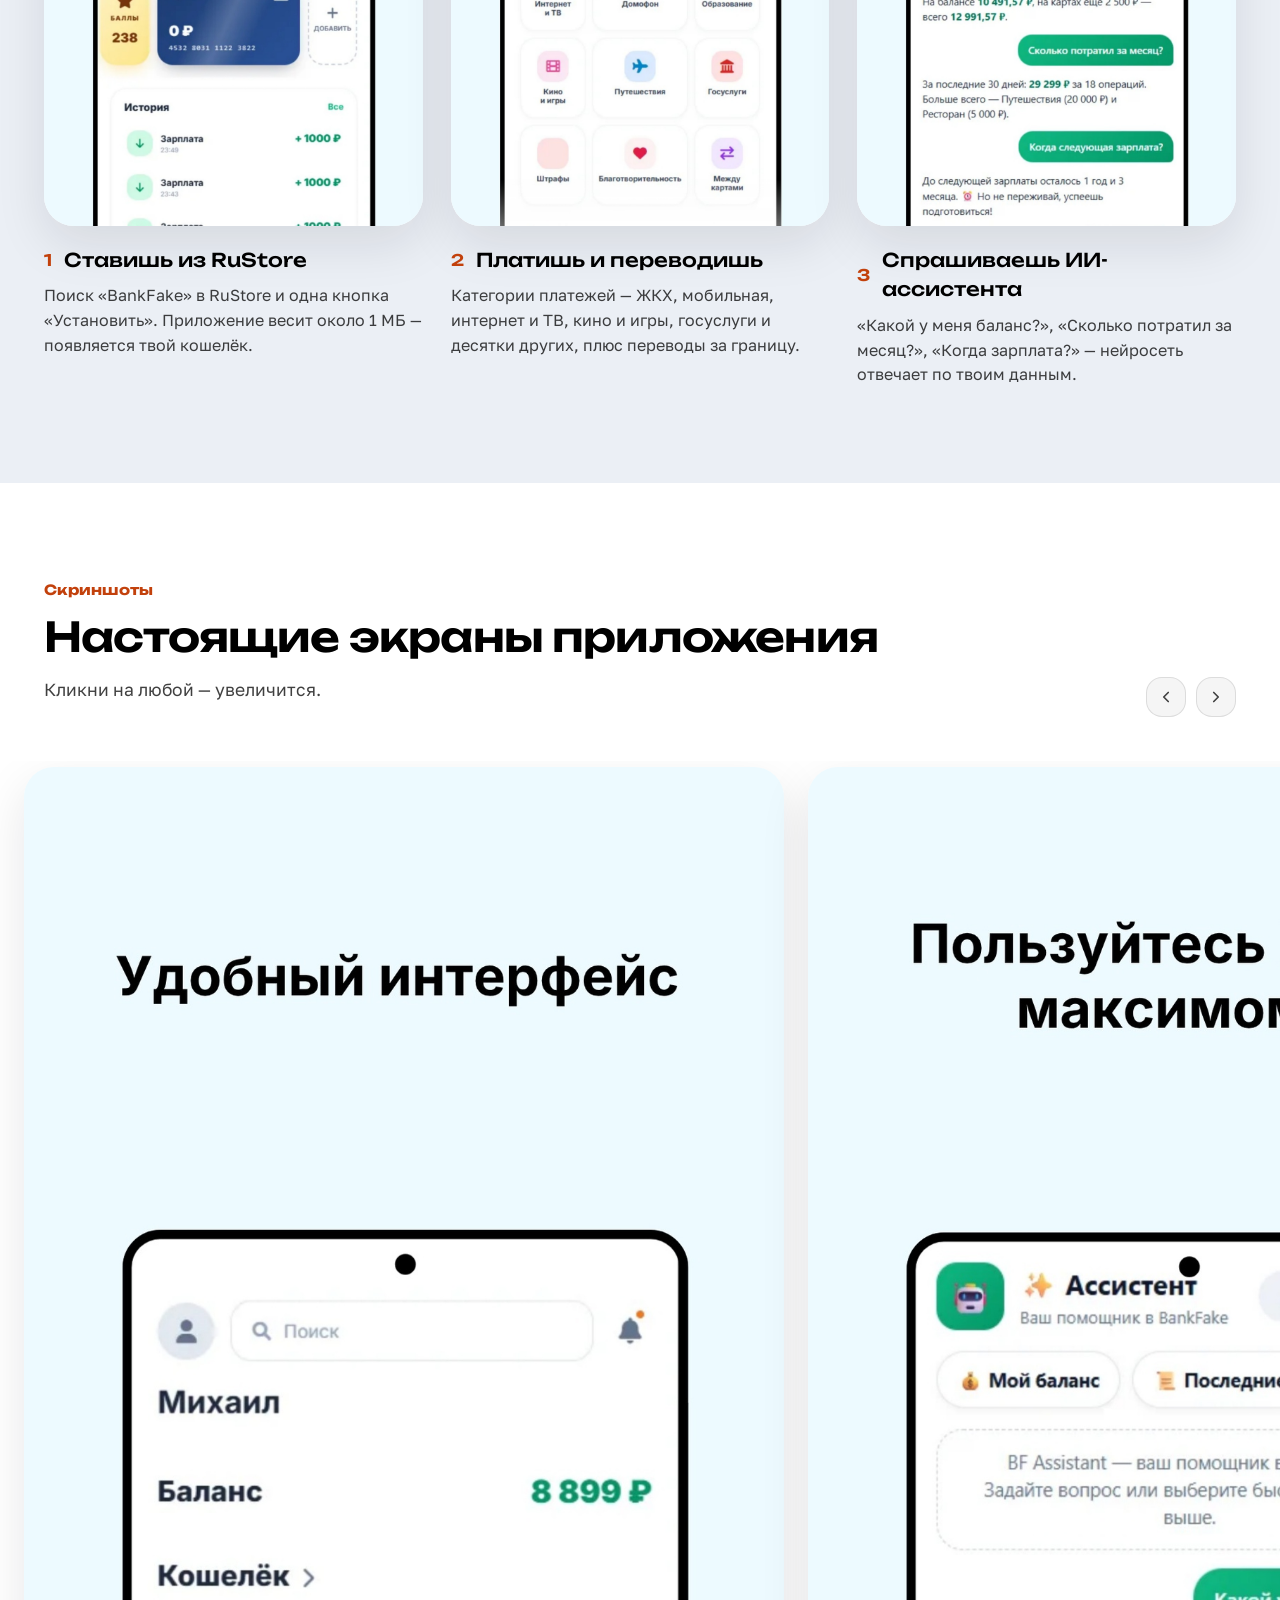
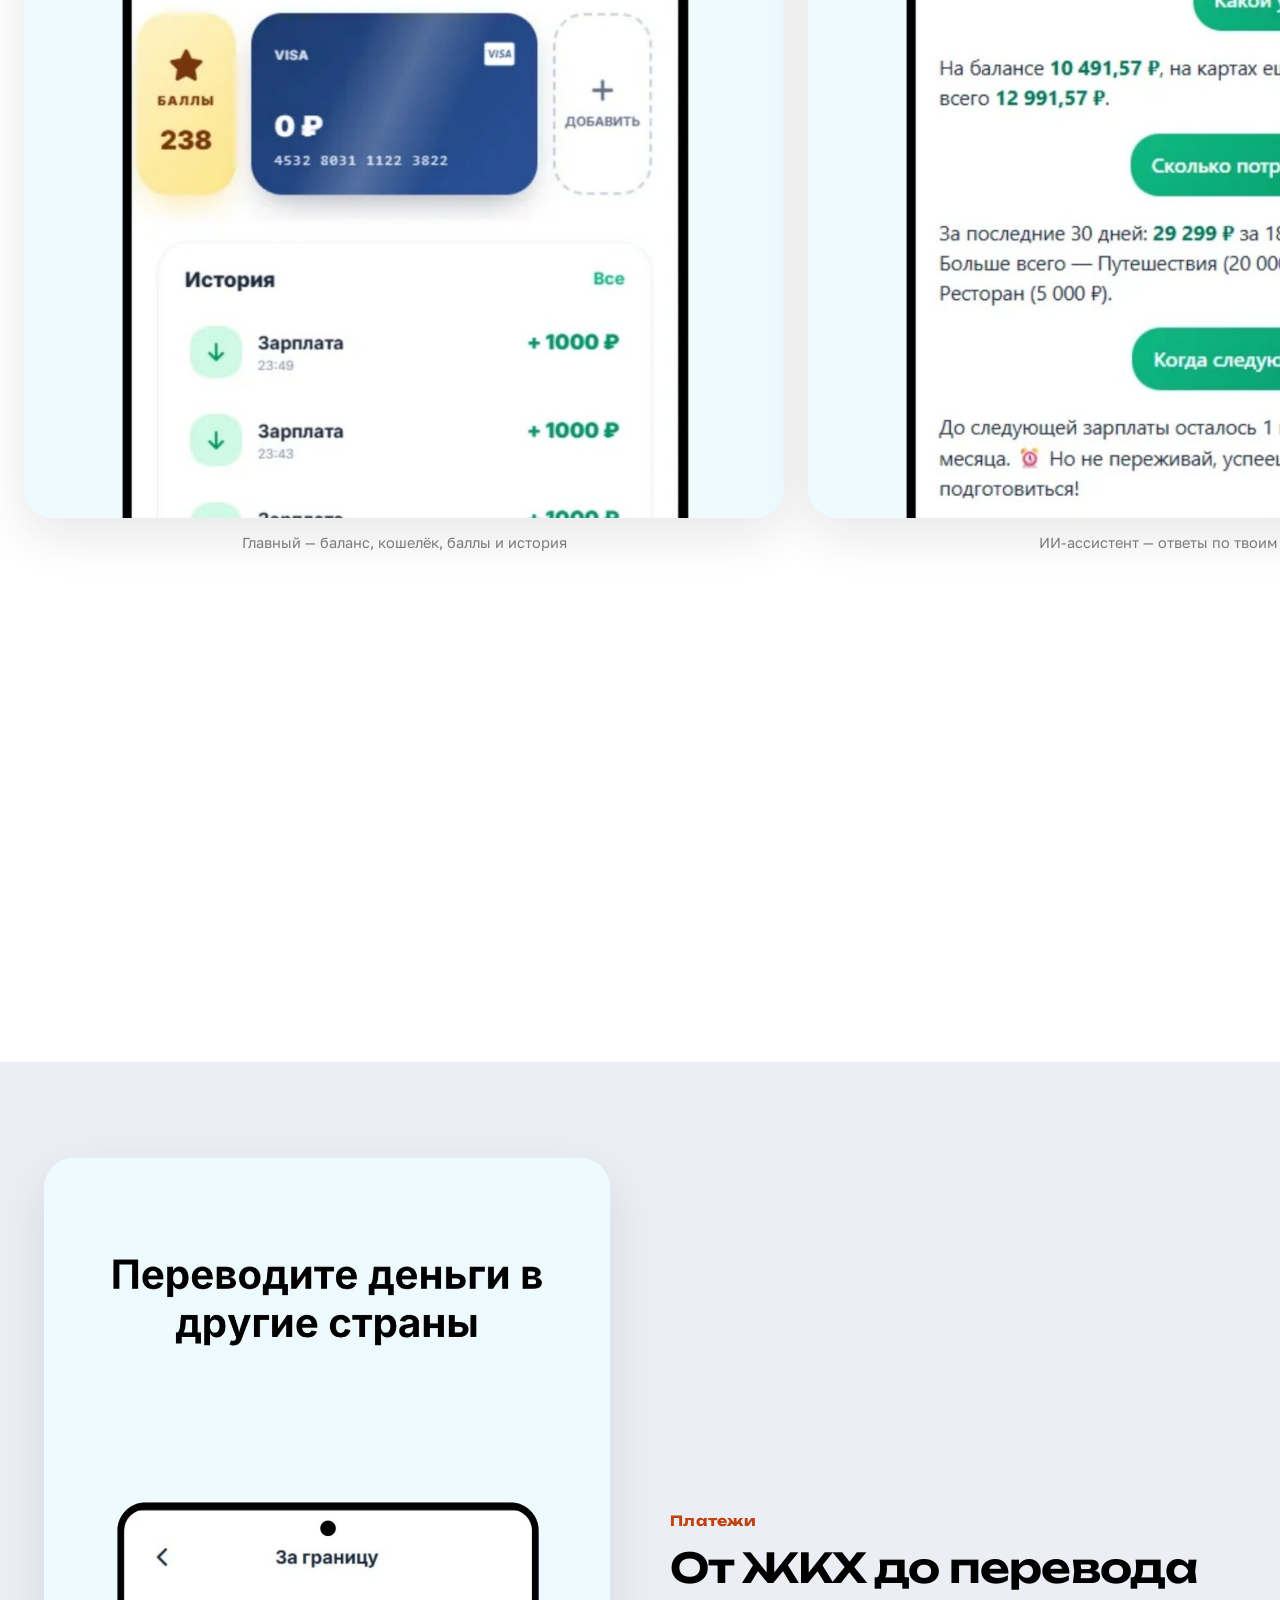
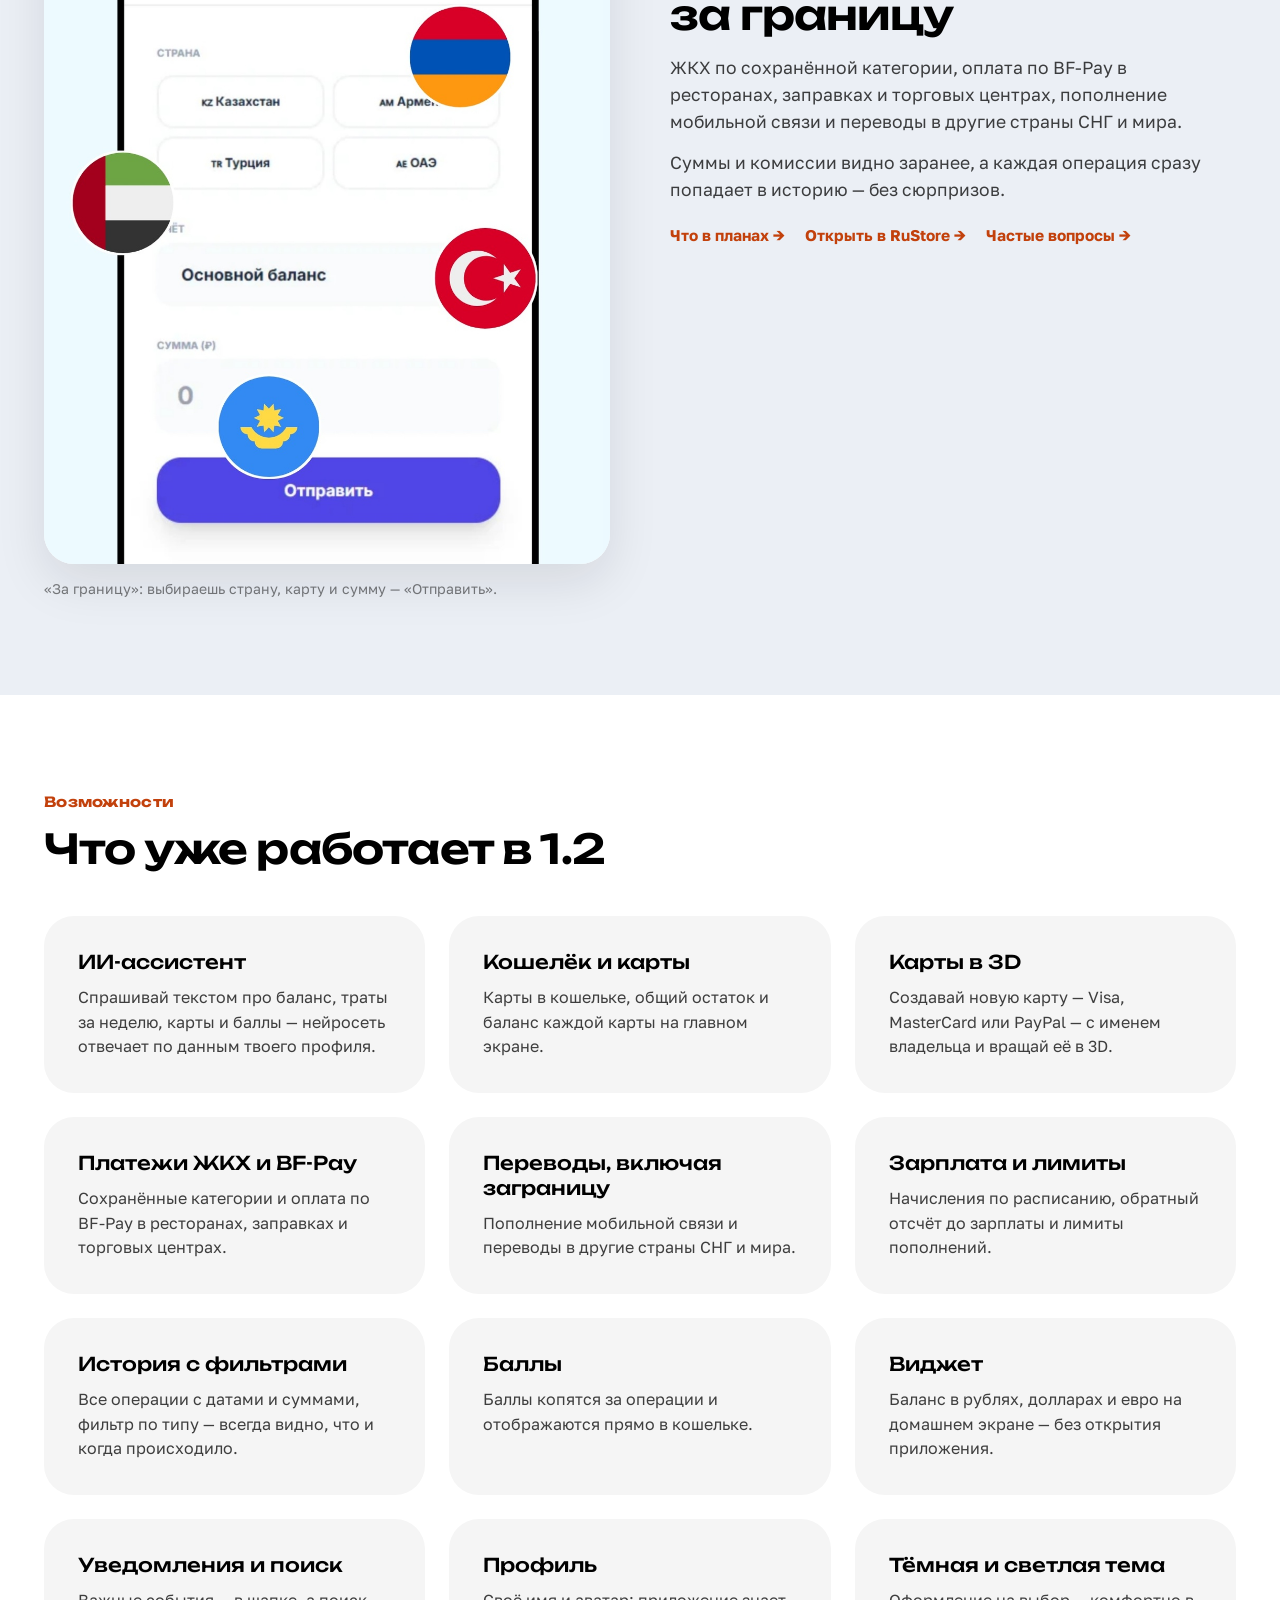
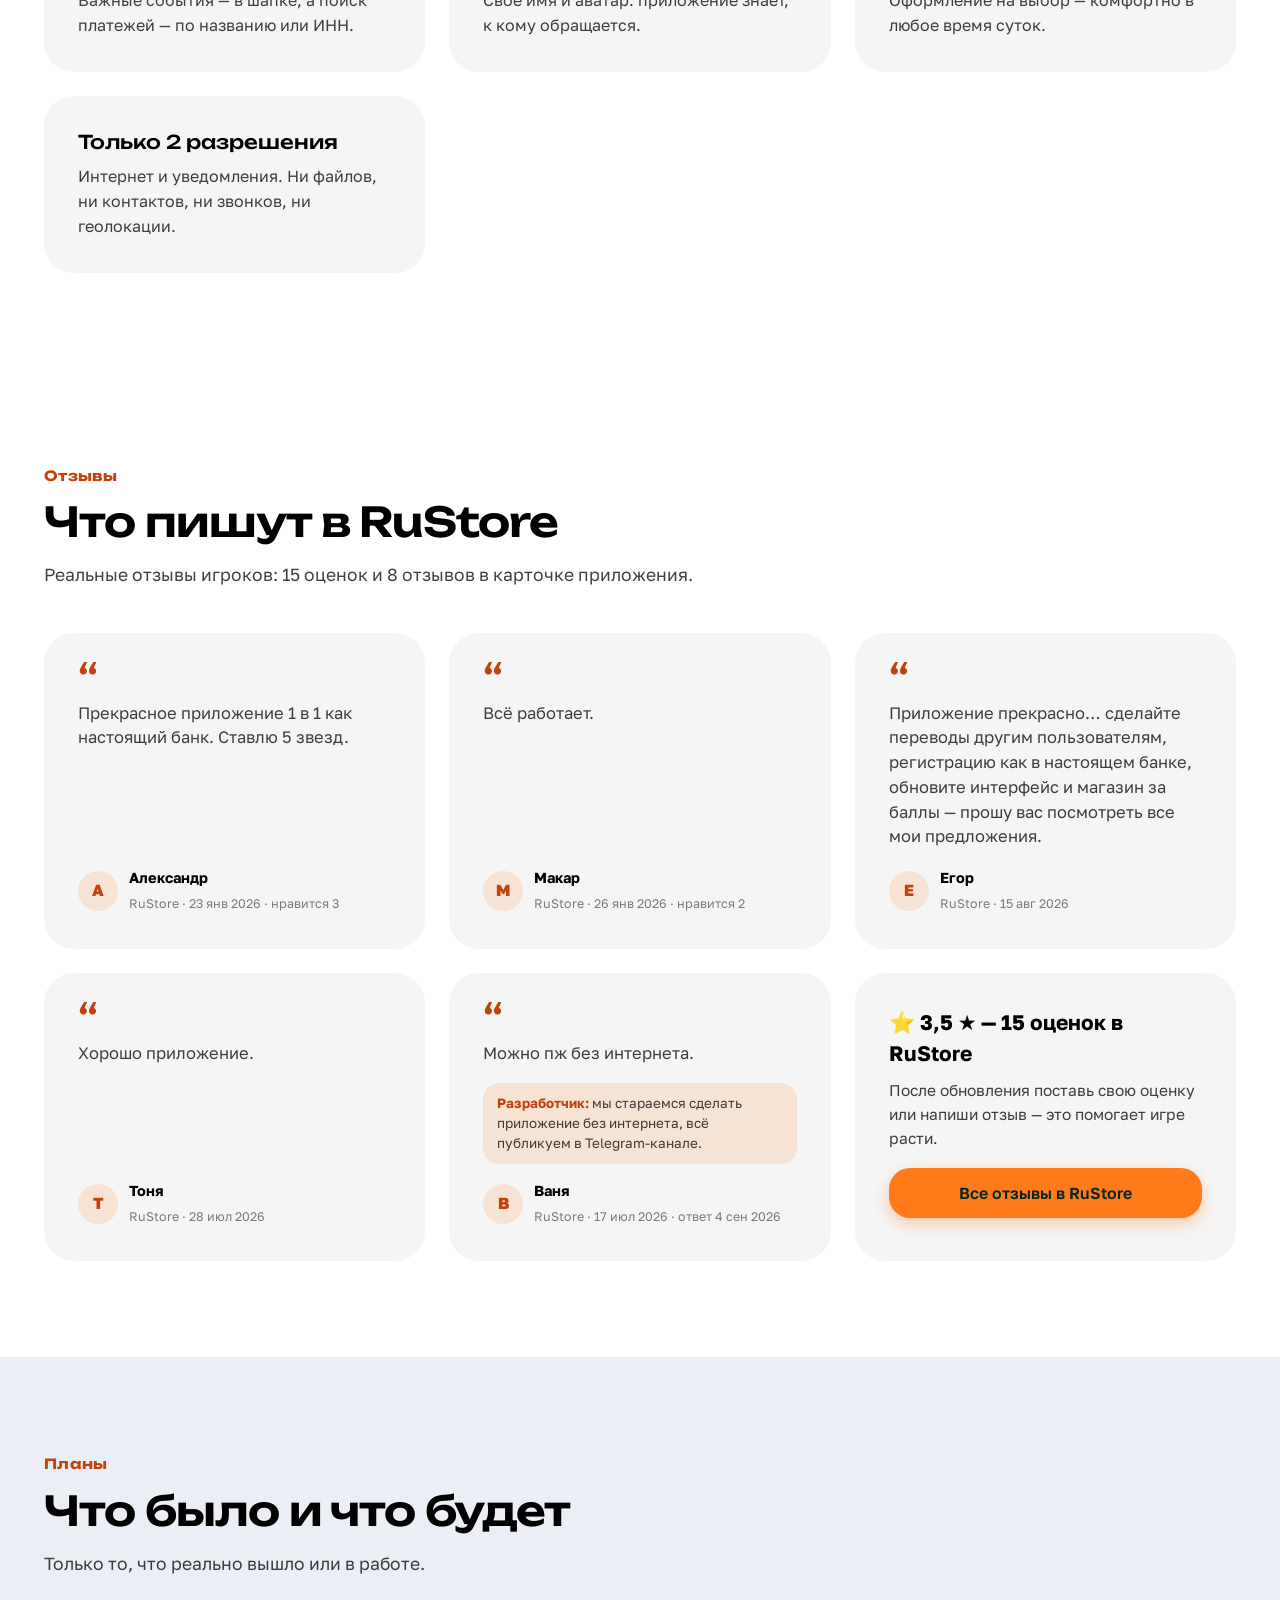
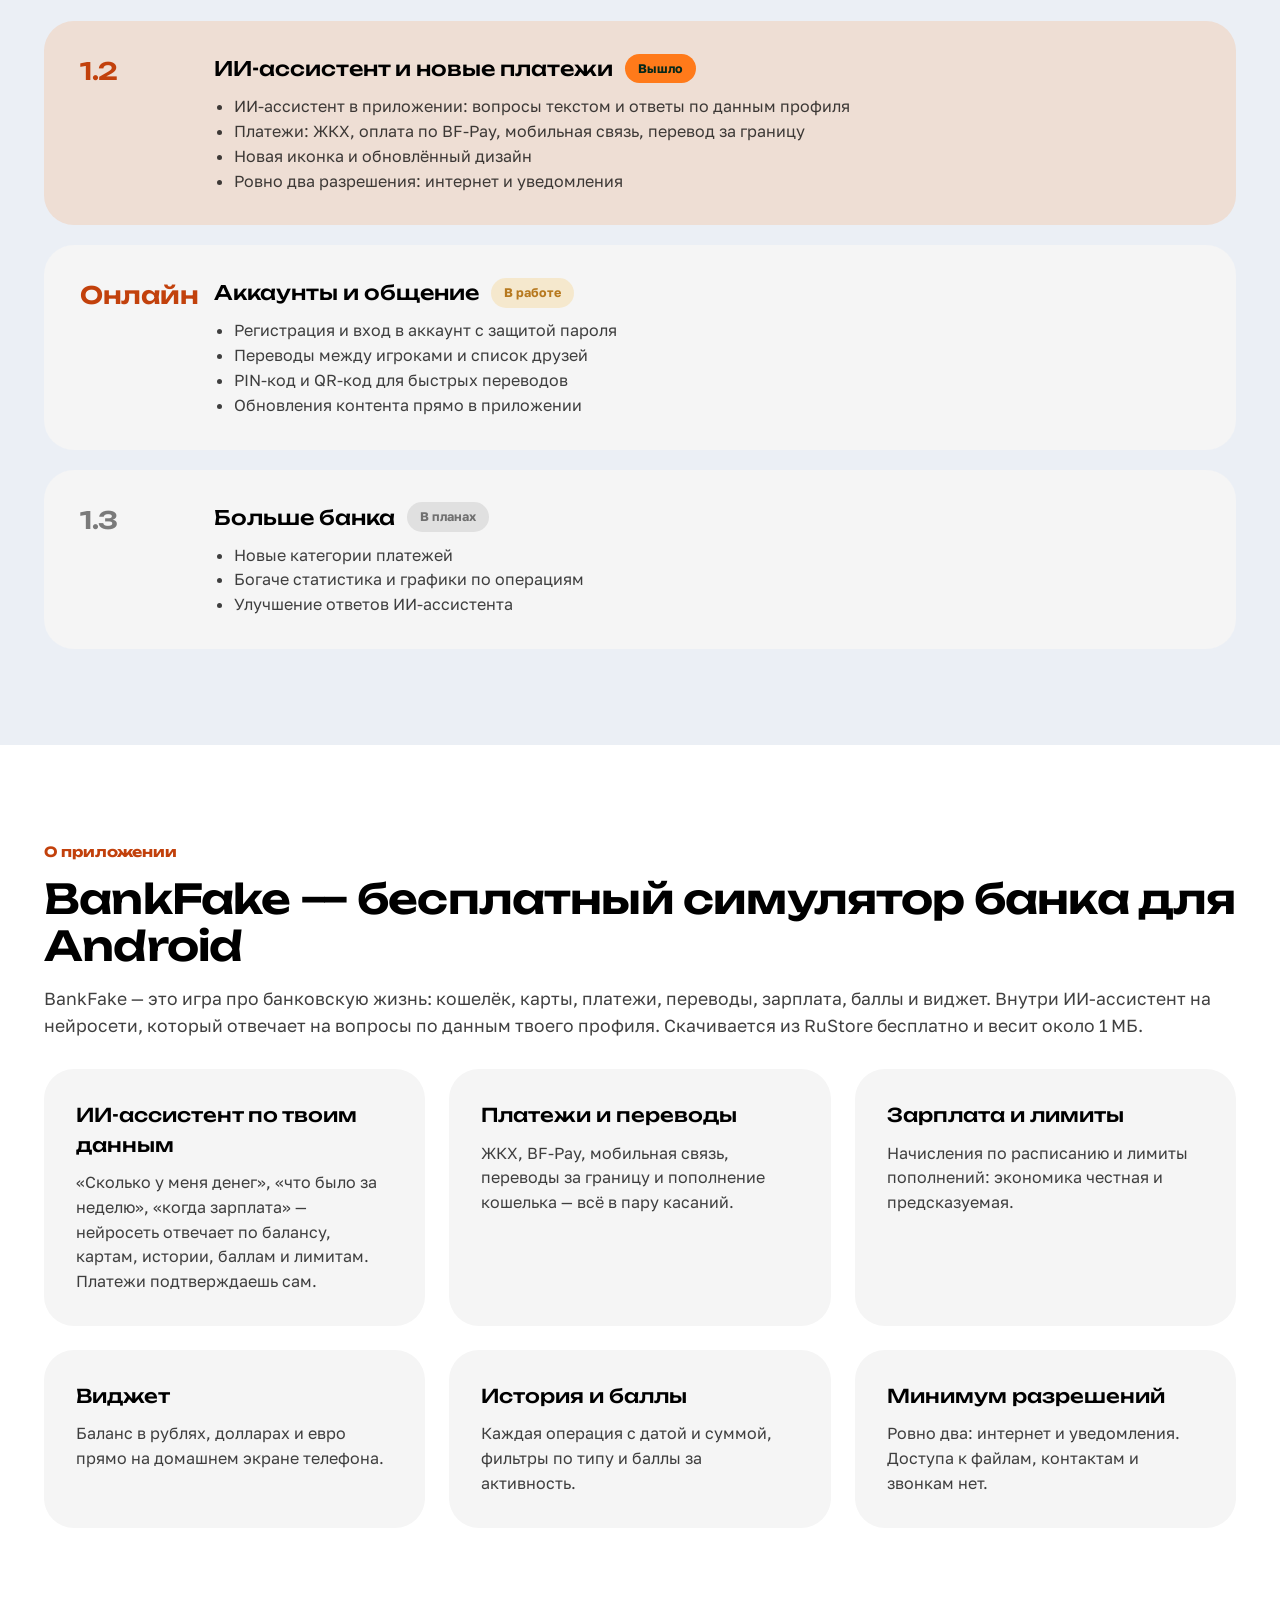
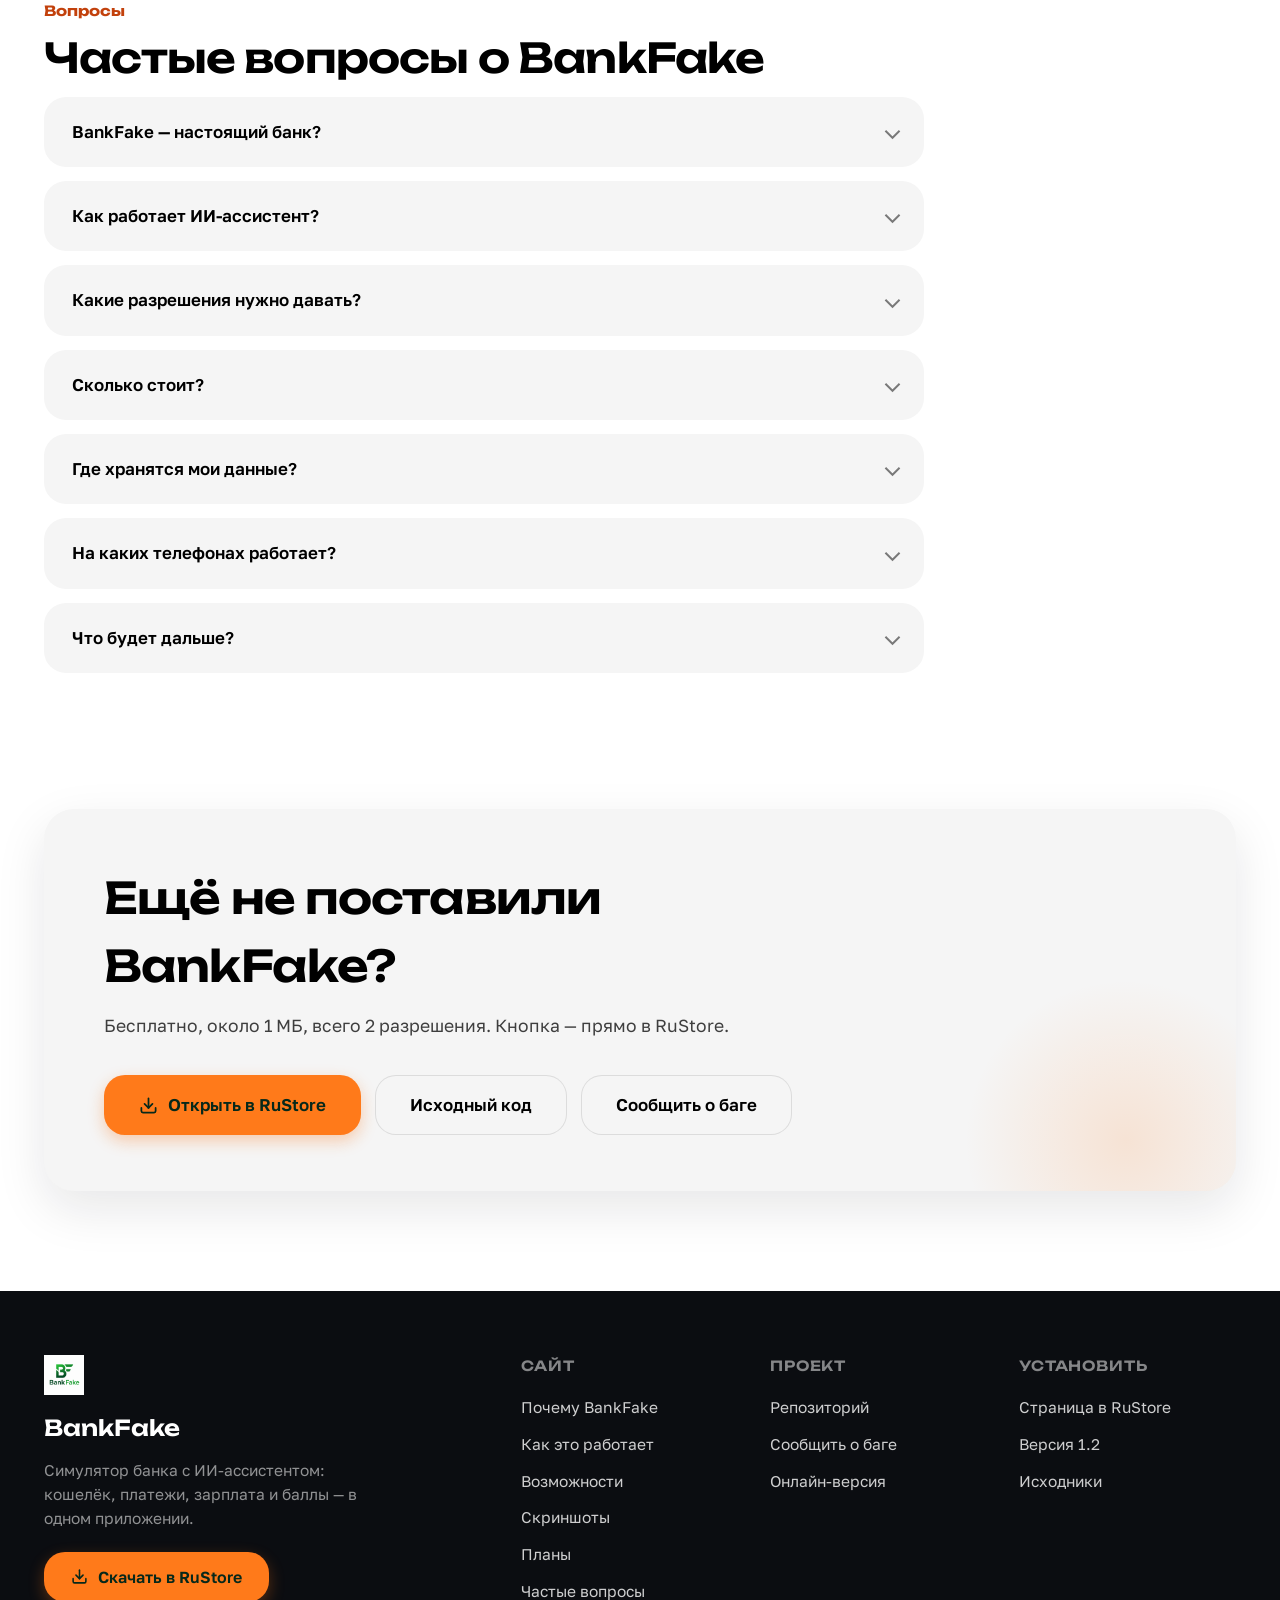
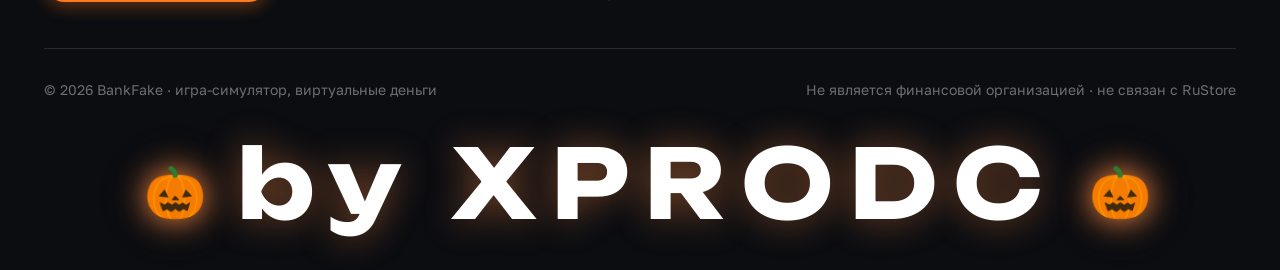
==== commit 425511e6: "Add RuStore reviews section" ====
--- a/index.html
+++ b/index.html
@@ -33,6 +33,37 @@
   @media (max-width: 768px) {
     .f-xprodc { font-size: clamp(24px, 7.5vw, 44px); letter-spacing: .1em; margin-top: 22px; }
   }
+
+  /* ============================== ОТЗЫВЫ RUSTORE ============================== */
+  .rv-card { display: flex; flex-direction: column; }
+  .rv-quote { position: relative; margin: 0 0 18px; font-size: 16.5px; line-height: 1.5; color: var(--text-2); }
+  .rv-quote::before {
+    content: "\201C";
+    display: block;
+    font-family: Unbounded, sans-serif;
+    font-size: 44px;
+    line-height: .55;
+    margin-bottom: 10px;
+    color: var(--accent-text);
+  }
+  .rv-meta { display: flex; align-items: center; gap: 11px; margin-top: auto; }
+  .rv-ava {
+    width: 40px; height: 40px; border-radius: 50%;
+    background: var(--accent-soft); color: var(--accent-text);
+    display: flex; align-items: center; justify-content: center;
+    font-weight: 800; font-size: 16px; flex-shrink: 0;
+  }
+  .rv-meta b { display: block; font-size: 14.5px; }
+  .rv-meta small { color: var(--mute); font-size: 12.5px; }
+  .rv-dev {
+    margin: 0 0 16px; padding: 11px 14px;
+    background: var(--accent-soft); border-radius: 16px;
+    font-size: 13.5px; line-height: 1.45; color: var(--text-2);
+  }
+  .rv-dev b { color: var(--accent-text); }
+  .rv-cta .rv-quote::before { display: none; }
+  .rv-cta .rv-quote { font-size: 21px; font-weight: 700; color: var(--text); margin-bottom: 8px; }
+  .h-card .rv-ctap { margin: 0 0 18px; color: var(--text-2); font-size: 15.5px; }
 </style>
 <script>
 (function () {
@@ -64,6 +95,7 @@
       <a class="h-pill" href="#why">Почему</a>
       <a class="h-pill" href="#start">Как это работает</a>
       <a class="h-pill" href="#shots">Скриншоты</a>
+      <a class="h-pill" href="#reviews">Отзывы</a>
       <a class="h-pill" href="#roadmap">Планы</a>
       <a class="h-pill" href="#faq">Вопросы</a>
     </div>
@@ -377,6 +409,45 @@
       <article class="h-card reveal"><h3>Профиль</h3><p>Своё имя и аватар: приложение знает, к кому обращается.</p></article>
       <article class="h-card reveal"><h3>Тёмная и светлая тема</h3><p>Оформление на выбор — комфортно в любое время суток.</p></article>
       <article class="h-card reveal"><h3>Только 2 разрешения</h3><p>Интернет и уведомления. Ни файлов, ни контактов, ни звонков, ни геолокации.</p></article>
+    </div>
+  </div>
+</section>
+
+<!-- ============================== ОТЗЫВЫ ============================== -->
+<section class="h-sec" id="reviews">
+  <div class="h-wrap">
+    <div class="h-head reveal">
+      <span class="h-kick-2">Отзывы</span>
+      <h2>Что пишут в RuStore</h2>
+      <p>Реальные отзывы игроков: 15 оценок и 8 отзывов в карточке приложения.</p>
+    </div>
+    <div class="h-cards">
+      <article class="h-card rv-card reveal">
+        <div class="rv-quote">Прекрасное приложение 1 в 1 как настоящий банк. Ставлю 5 звезд.</div>
+        <div class="rv-meta"><span class="rv-ava">А</span><div><b>Александр</b><small>RuStore · 23 янв 2026 · нравится 3</small></div></div>
+      </article>
+      <article class="h-card rv-card reveal">
+        <div class="rv-quote">Всё работает.</div>
+        <div class="rv-meta"><span class="rv-ava">М</span><div><b>Макар</b><small>RuStore · 26 янв 2026 · нравится 2</small></div></div>
+      </article>
+      <article class="h-card rv-card reveal">
+        <div class="rv-quote">Приложение прекрасно… сделайте переводы другим пользователям, регистрацию как в настоящем банке, обновите интерфейс и магазин за баллы — прошу вас посмотреть все мои предложения.</div>
+        <div class="rv-meta"><span class="rv-ava">Е</span><div><b>Егор</b><small>RuStore · 15 авг 2026</small></div></div>
+      </article>
+      <article class="h-card rv-card reveal">
+        <div class="rv-quote">Хорошо приложение.</div>
+        <div class="rv-meta"><span class="rv-ava">Т</span><div><b>Тоня</b><small>RuStore · 28 июл 2026</small></div></div>
+      </article>
+      <article class="h-card rv-card reveal">
+        <div class="rv-quote">Можно пж без интернета.</div>
+        <div class="rv-dev"><b>Разработчик:</b> мы стараемся сделать приложение без интернета, всё публикуем в Telegram-канале.</div>
+        <div class="rv-meta"><span class="rv-ava">В</span><div><b>Ваня</b><small>RuStore · 17 июл 2026 · ответ 4 сен 2026</small></div></div>
+      </article>
+      <article class="h-card rv-card rv-cta reveal">
+        <div class="rv-quote">⭐ 3,5 ★ — 15 оценок в RuStore</div>
+        <p class="rv-ctap">После обновления поставь свою оценку или напиши отзыв — это помогает игре расти.</p>
+        <a class="h-btn pri" href="https://www.rustore.ru/catalog/app/org.xprodc.ivan" target="_blank" rel="noopener">Все отзывы в RuStore</a>
+      </article>
     </div>
   </div>
 </section>
--- a/halloween.css
+++ b/halloween.css
@@ -0,0 +1,155 @@
+/* ============ BankFake — Halloween-оформление (сезонное, 31.10) ============
+   Подключается ПОСЛЕ styles.css: меняет акцент на тыквенно-оранжевый
+   и добавляет декор: паутина, летучие мыши, тыквы-джек-а-лантерны, призрак.
+   Убрать оформление = удалить строку <link href="halloween.css"> в index.html. */
+
+:root {
+  --accent: #ff7a1a;
+  --accent-2: #ff9f43;
+  --accent-3: #e8590c;
+  --accent-text: #c2410c;
+  --accent-soft: rgba(255, 122, 26, .15);
+  --hw-orange: #f97316;
+  --hw-orange-2: #ea580c;
+  --hw-glow: #ffb703;
+  --hw-purple: #7b2cbf;
+  --hw-web: rgba(20, 10, 40, .17);
+  --hw-bat: #5b21b6;
+  --hw-blob: rgba(123, 44, 191, .16);
+}
+html[data-theme="dark"] {
+  --accent: #ff8c42;
+  --accent-2: #ffa94d;
+  --accent-text: #ffb26b;
+  --accent-soft: rgba(255, 140, 66, .16);
+  --hw-web: rgba(255, 255, 255, .17);
+  --hw-bat: #a78bfa;
+  --hw-blob: rgba(123, 44, 191, .30);
+}
+
+::selection { background: var(--hw-orange); color: #fff; }
+
+/* кнопки: тень «зелёная» из styles.css -> тыквенная */
+.h-btn.pri { box-shadow: 0 6px 16px rgba(249, 115, 22, .32); }
+.h-btn.pri:hover { box-shadow: 0 7px 18px rgba(249, 115, 22, .42); }
+
+/* ============================== ДЕКОР HERO ============================== */
+.h-hero { position: relative; overflow: hidden; }
+.h-hero-grid { position: relative; z-index: 1; }
+
+.hw-deco {
+  position: absolute; inset: 0;
+  pointer-events: none;
+  overflow: hidden;
+  z-index: 0;
+}
+/* фиолетовое облако в правом верхнем углу */
+.hw-deco::before {
+  content: "";
+  position: absolute; top: -140px; right: -100px;
+  width: 460px; height: 460px; border-radius: 50%;
+  background: radial-gradient(closest-side, var(--hw-blob), transparent);
+}
+
+/* паутина в левом верхнем углу */
+.hw-web {
+  position: absolute; top: -8px; left: -8px;
+  width: 190px; height: 190px;
+  color: var(--hw-web);
+}
+
+/* летучие мыши */
+.hw-bats { position: absolute; top: 34px; right: 9%; width: 180px; height: 90px; }
+.hw-bat { position: absolute; fill: var(--hw-bat); opacity: .9;
+  animation: hw-fly 7s ease-in-out infinite; }
+.hw-bat.b1 { width: 38px; left: 0;   top: 0; }
+.hw-bat.b2 { width: 24px; left: 78px; top: 42px; animation-duration: 5.4s; animation-delay: -2s; }
+.hw-bat.b3 { width: 30px; left: 132px; top: 6px; animation-duration: 6.4s; animation-delay: -4s; }
+
+/* тыква-джек-а-лантерн в правом нижнем углу hero */
+.hw-pumpkin-hero {
+  position: absolute; right: 30px; bottom: -10px;
+  width: 156px;
+  animation: hw-bob 5.5s ease-in-out infinite;
+  filter: drop-shadow(0 14px 26px rgba(123, 44, 191, .35));
+}
+/* мерцание свечи в тыкве */
+.hw-face {
+  animation: hw-flicker 4s ease-in-out infinite;
+  filter: drop-shadow(0 0 6px rgba(255, 183, 77, .95));
+}
+
+/* стикер-плашка на телефоне в hero */
+.h-hero-fig { position: relative; }
+.hw-sticker {
+  position: absolute; top: -16px; left: -6px; z-index: 3;
+  transform: rotate(-7deg);
+  background: linear-gradient(135deg, var(--hw-orange), var(--hw-glow));
+  color: #3b1000;
+  font: 600 14px/1.2 Unbounded, sans-serif;
+  padding: 10px 16px; border-radius: 999px;
+  box-shadow: 0 8px 22px rgba(249, 115, 22, .42);
+  white-space: nowrap;
+}
+
+/* ============================== ПРИЗРАК В БЕНТО ============================== */
+.hw-ghost {
+  position: absolute; right: 24px; bottom: 24px; z-index: 3;
+  width: 56px;
+  animation: hw-ghost 4.6s ease-in-out infinite;
+  filter: drop-shadow(0 8px 16px rgba(123, 44, 191, .4));
+}
+
+/* ============================== ПОДВАЛ ============================== */
+.f-xprodc { text-shadow: 0 0 36px rgba(255, 140, 66, .45); }
+.hw-fp {
+  display: inline-block;
+  font-size: .52em; margin: 0 .3em; vertical-align: middle;
+  font-style: normal;
+  animation: hw-bob 4.2s ease-in-out infinite;
+  filter: drop-shadow(0 0 12px rgba(255, 140, 66, .65));
+}
+.hw-fp.hw-fp2 { animation-delay: -2.1s; }
+
+/* ============================== АНИМАЦИИ ============================== */
+@keyframes hw-bob {
+  0%, 100% { transform: translateY(0) rotate(-2deg); }
+  50%      { transform: translateY(-14px) rotate(2deg); }
+}
+@keyframes hw-fly {
+  0%, 100% { transform: translate(0, 0) rotate(-7deg); }
+  33%      { transform: translate(-16px, 12px) rotate(7deg); }
+  66%      { transform: translate(12px, -8px) rotate(-4deg); }
+}
+@keyframes hw-flicker {
+  0%, 100% { opacity: 1; }
+  40%      { opacity: .72; }
+  55%      { opacity: .96; }
+  72%      { opacity: .66; }
+  85%      { opacity: .98; }
+}
+@keyframes hw-ghost {
+  0%, 100% { transform: translateY(0) rotate(-3deg); }
+  50%      { transform: translateY(-12px) rotate(3deg); }
+}
+
+@media (prefers-reduced-motion: reduce) {
+  .hw-bat, .hw-pumpkin-hero, .hw-face, .hw-ghost, .hw-fp { animation: none !important; }
+}
+
+/* ============================== ТЕЛЕФОНЫ ============================== */
+@media (max-width: 900px) {
+  .hw-pumpkin-hero { width: 112px; right: 8px; }
+  .hw-web { width: 148px; height: 148px; }
+  .hw-bats { right: 3%; transform: scale(.85); transform-origin: top right; }
+}
+@media (max-width: 640px) {
+  .hw-pumpkin-hero { width: 84px; bottom: -6px; }
+  .hw-web { width: 112px; height: 112px; }
+  .hw-bats { width: 130px; transform: scale(.7); }
+  .hw-sticker { font-size: 12px; padding: 8px 12px; top: -12px; left: -2px; }
+  .hw-ghost { width: 44px; right: 14px; bottom: 14px; }
+}
+@media (max-width: 768px) {
+  .hw-fp { display: none; }
+}
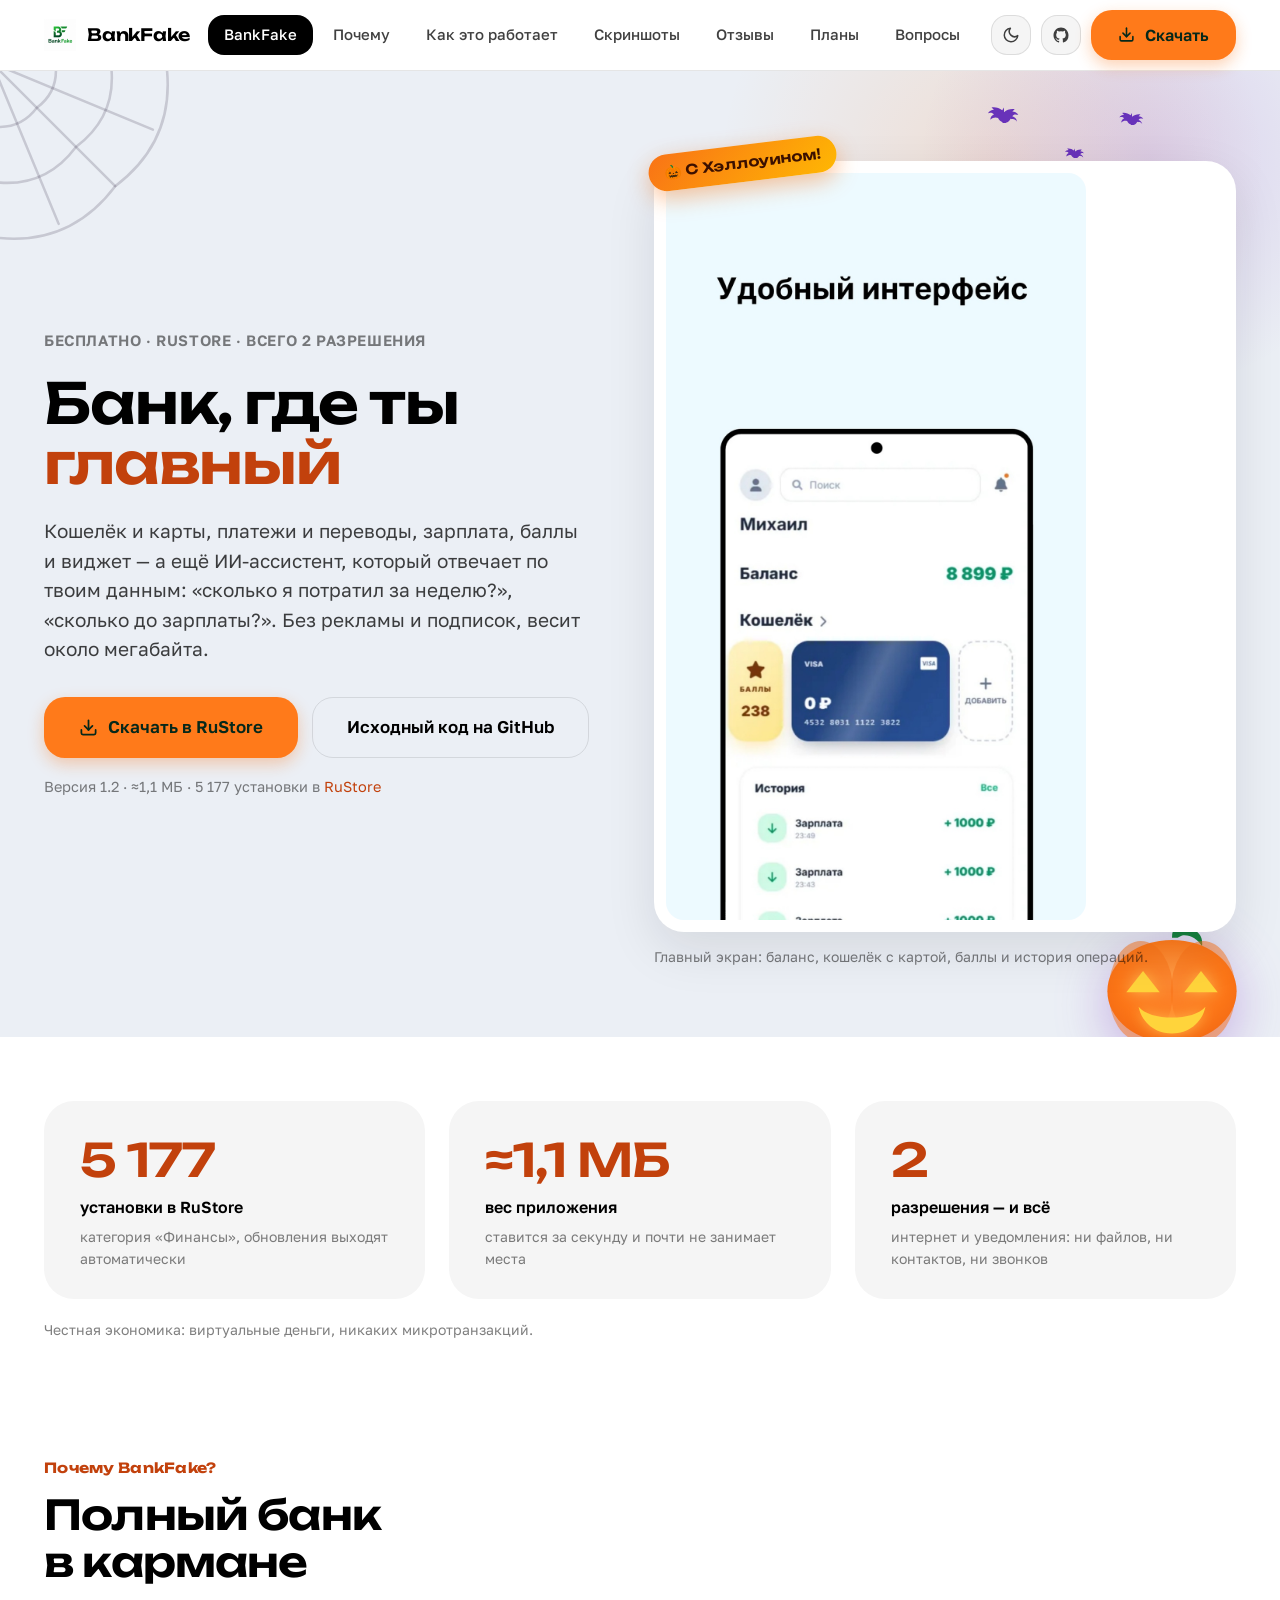
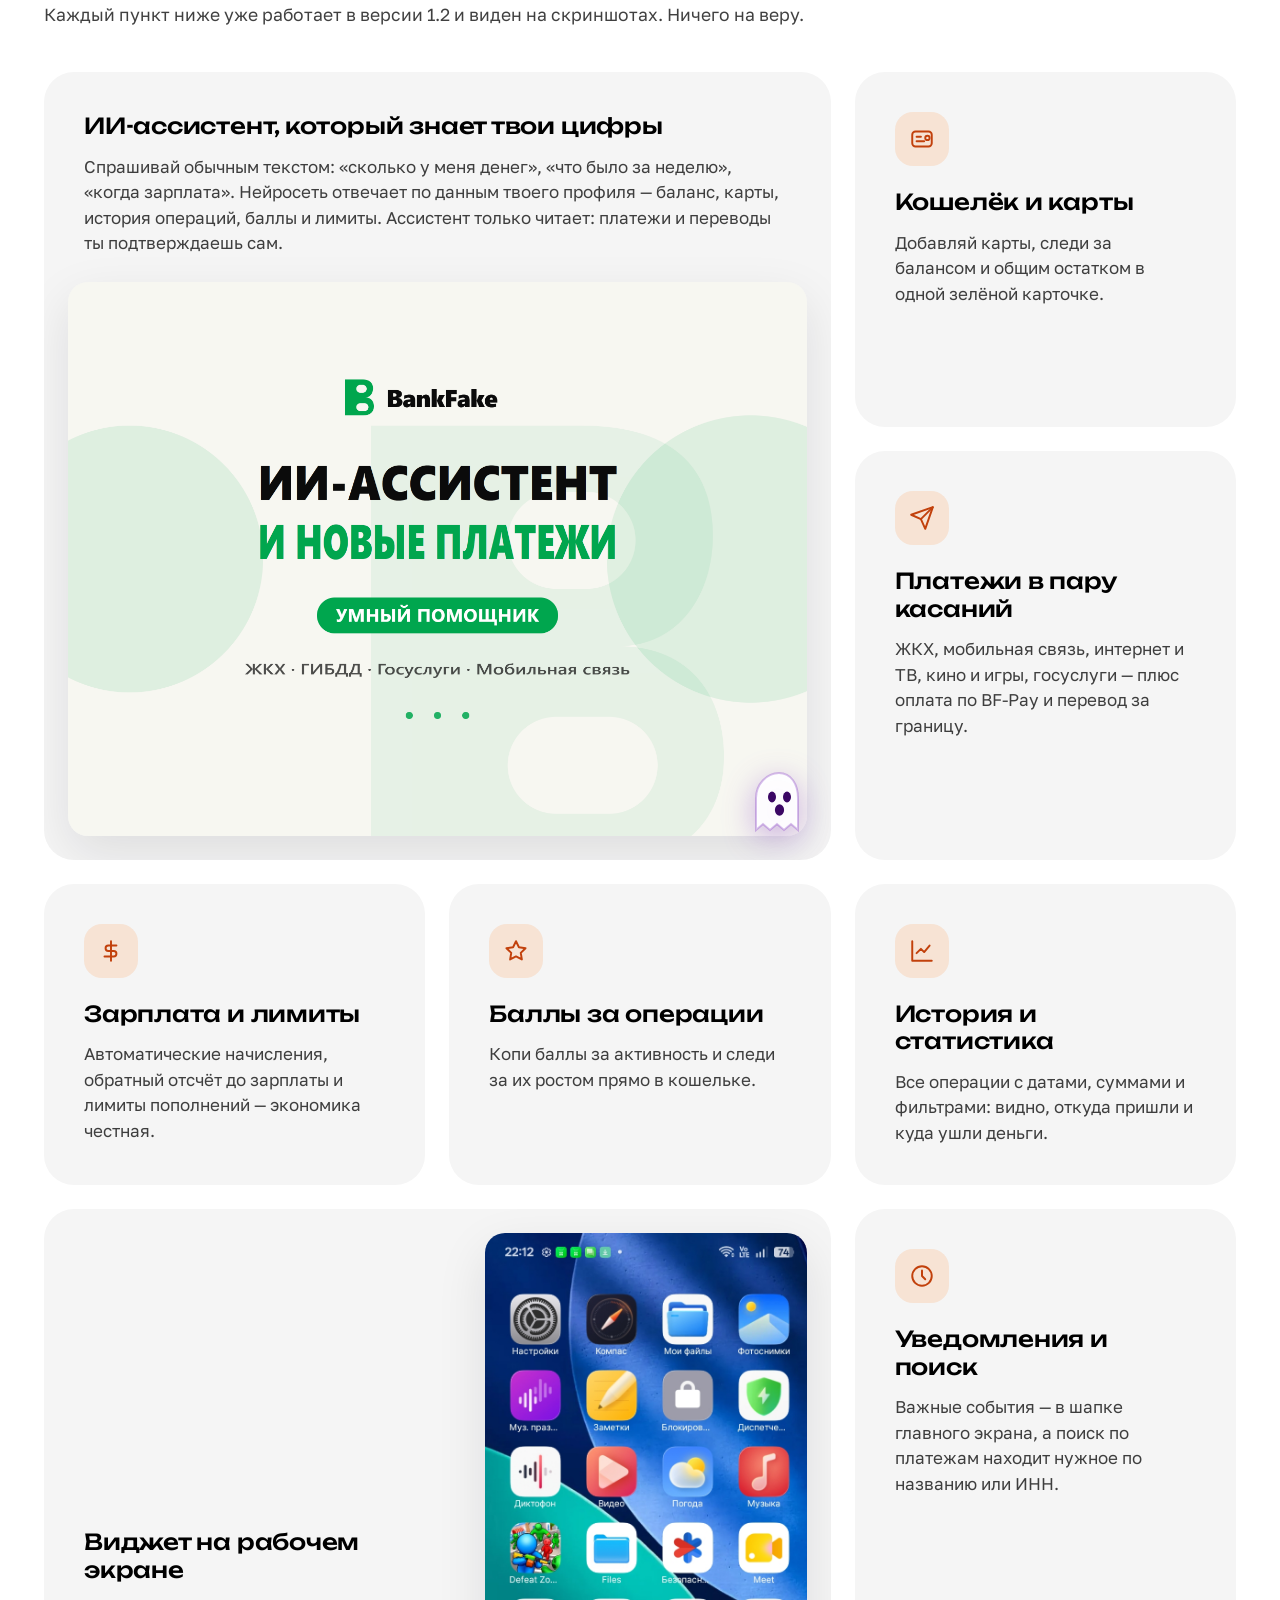
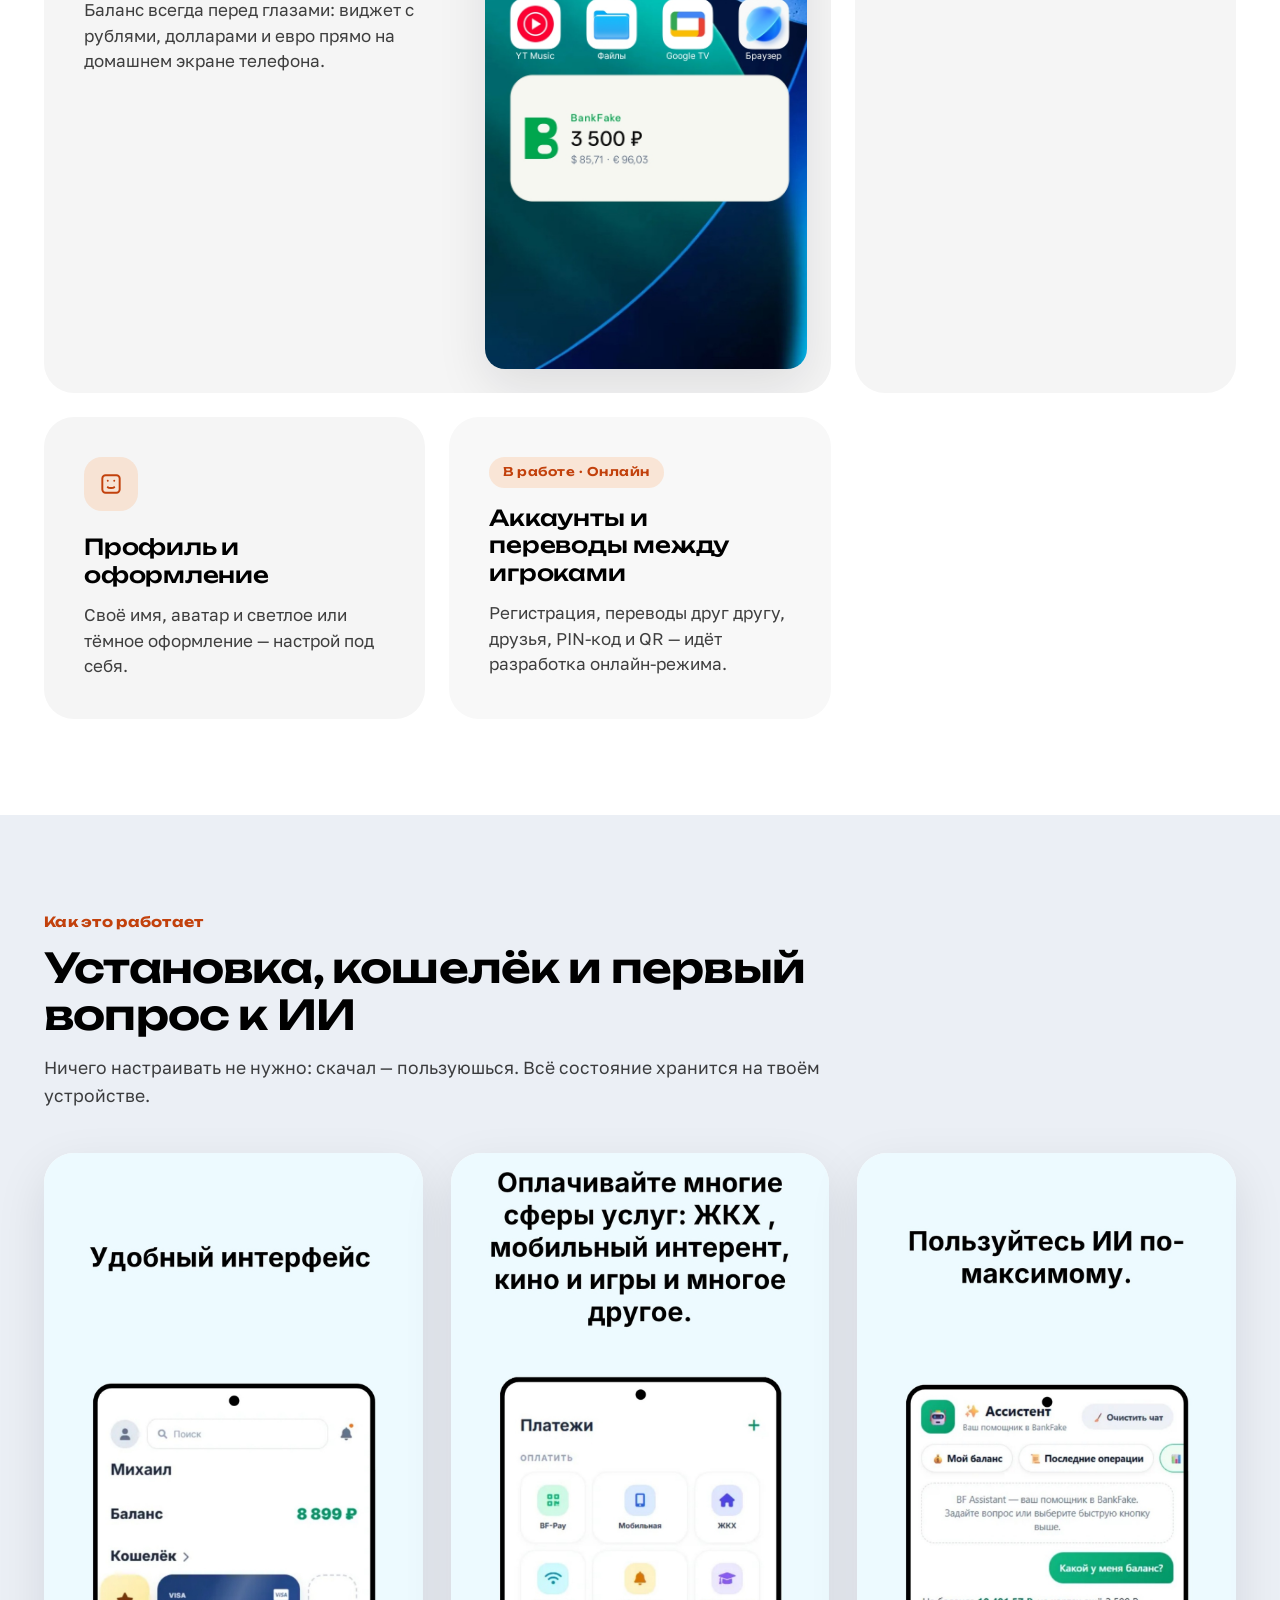
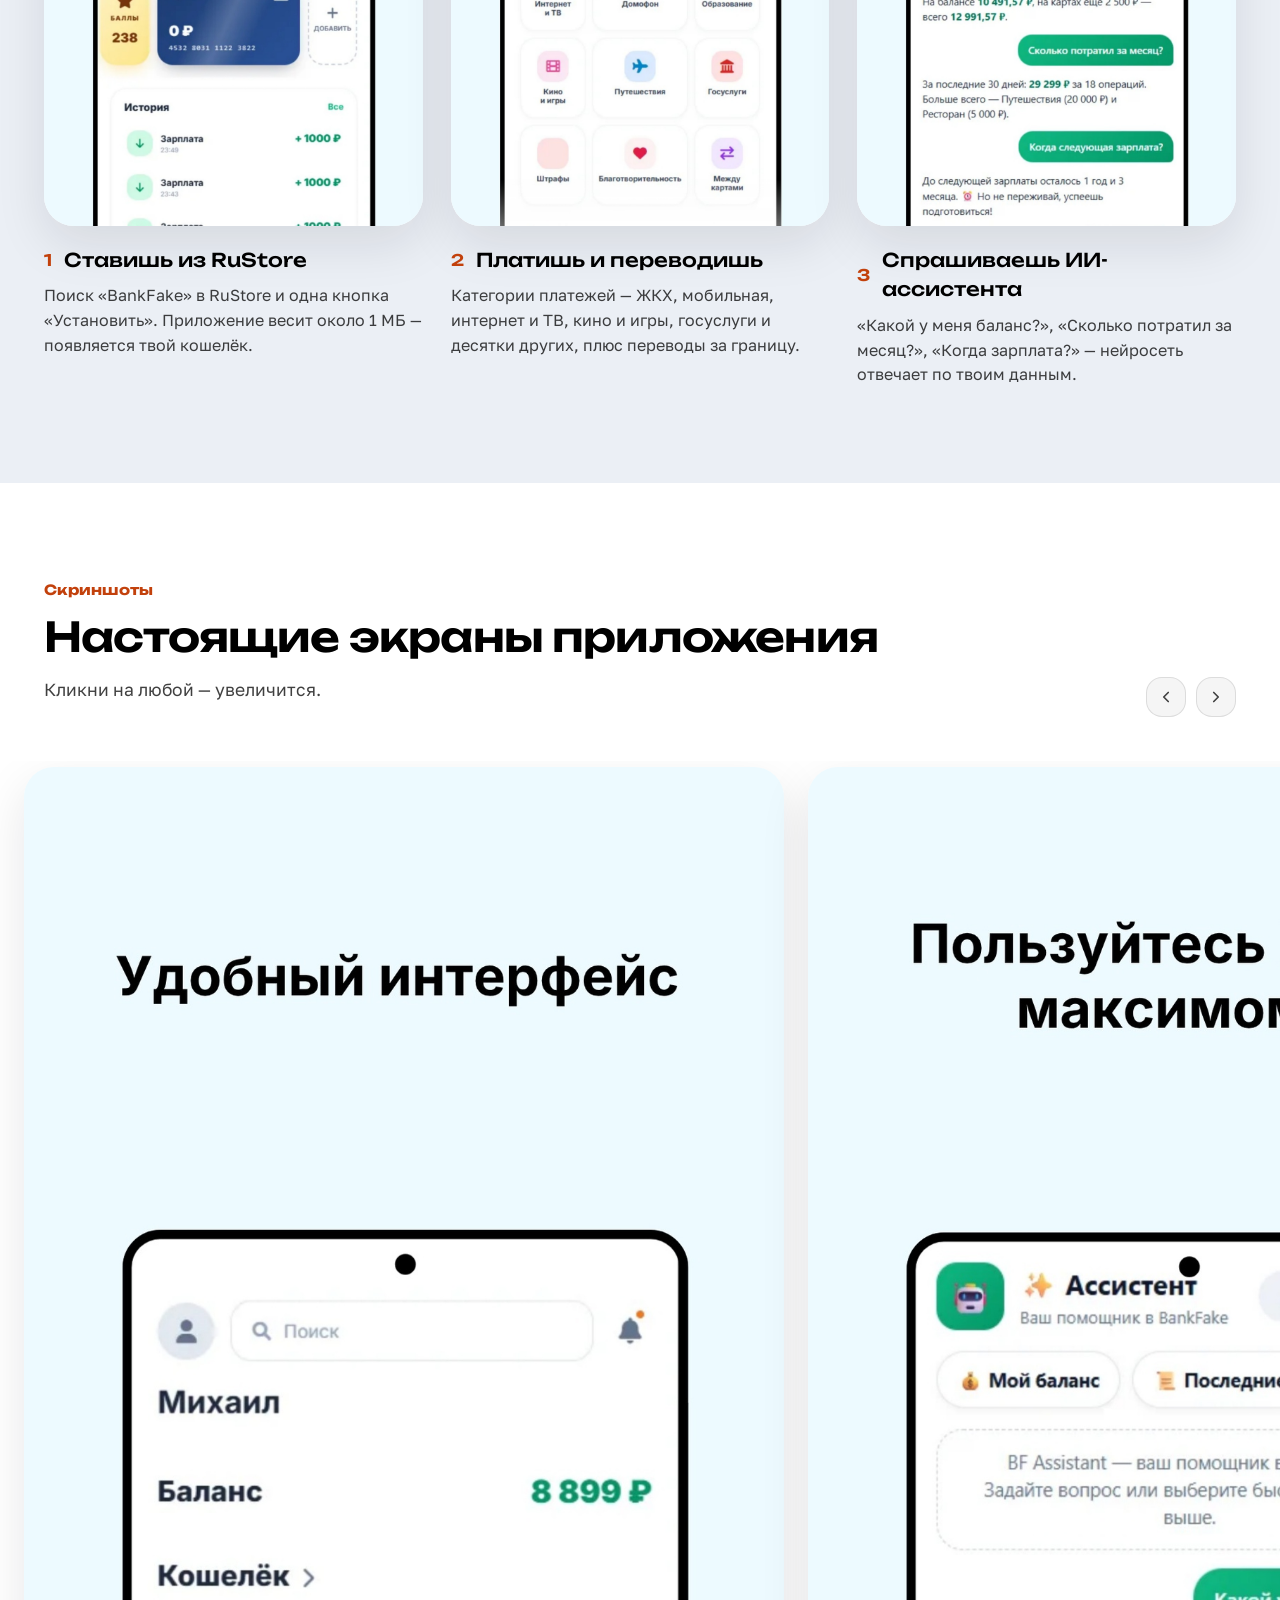
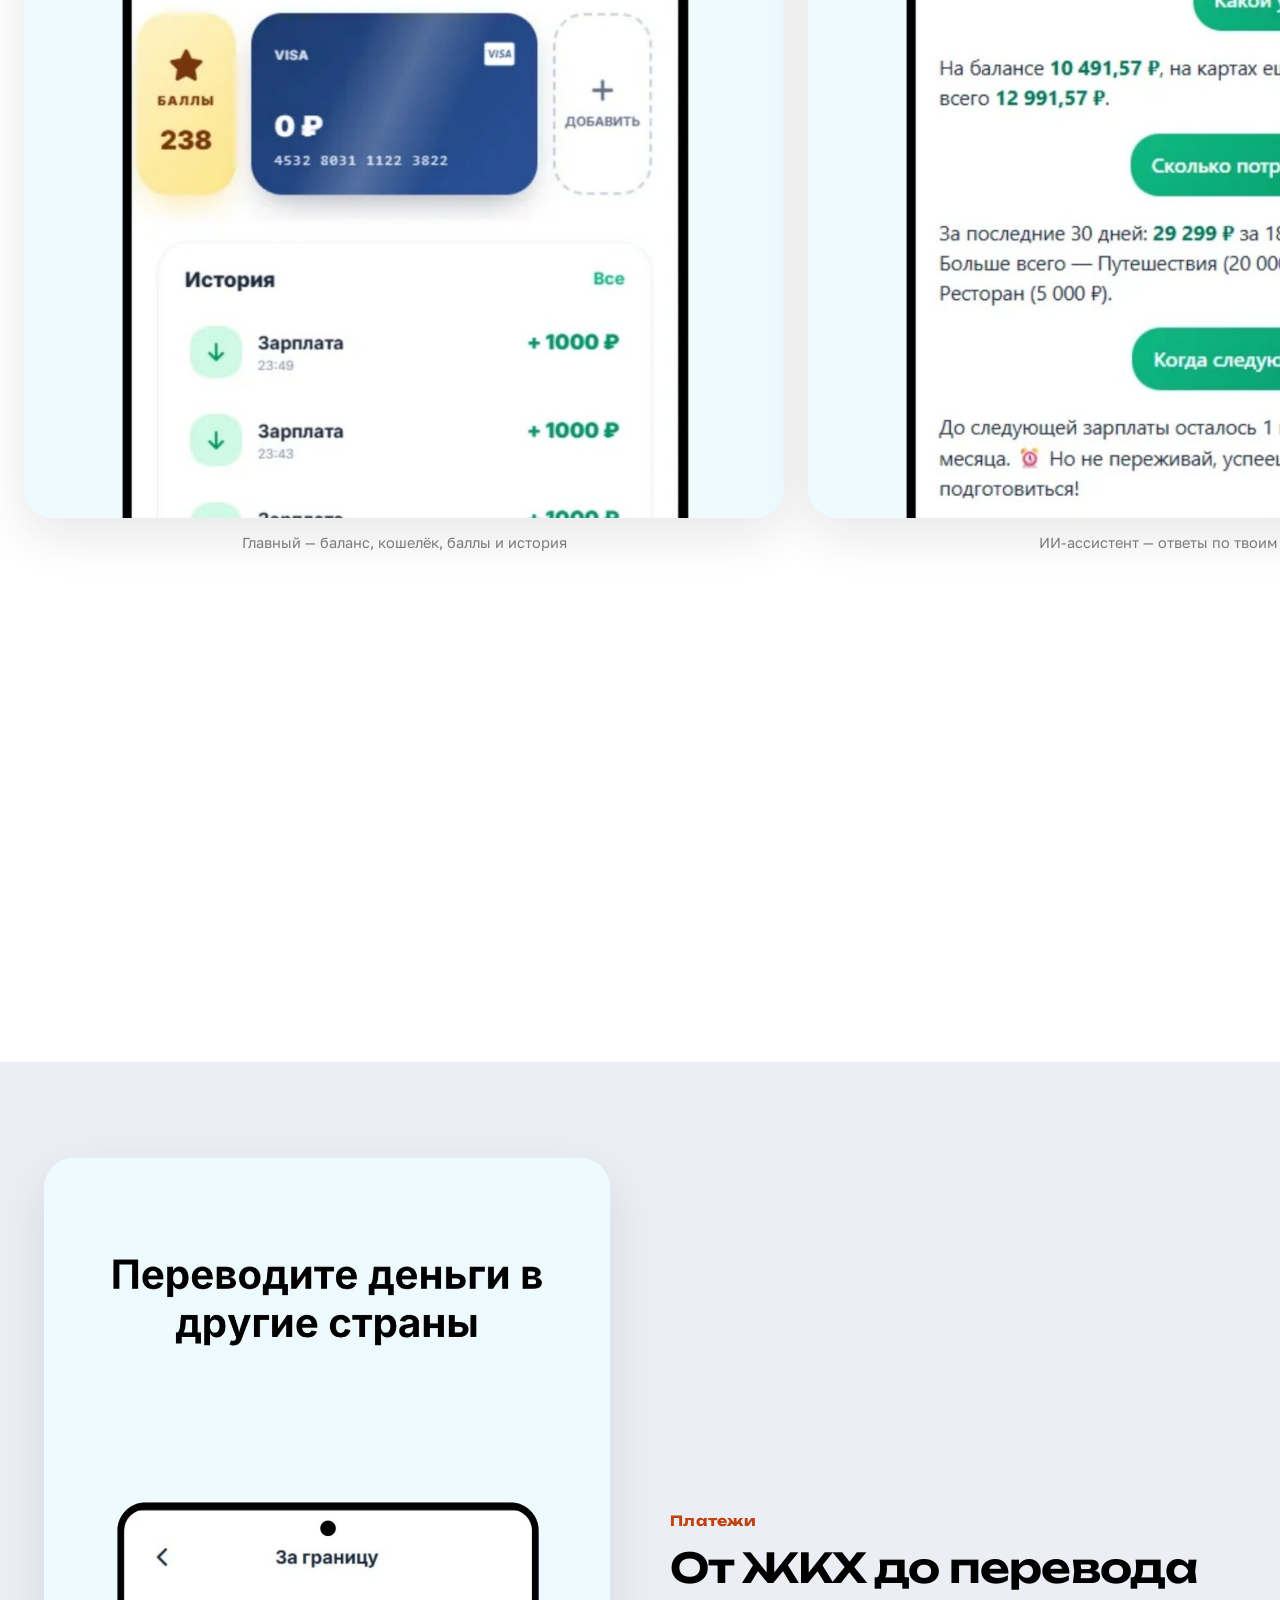
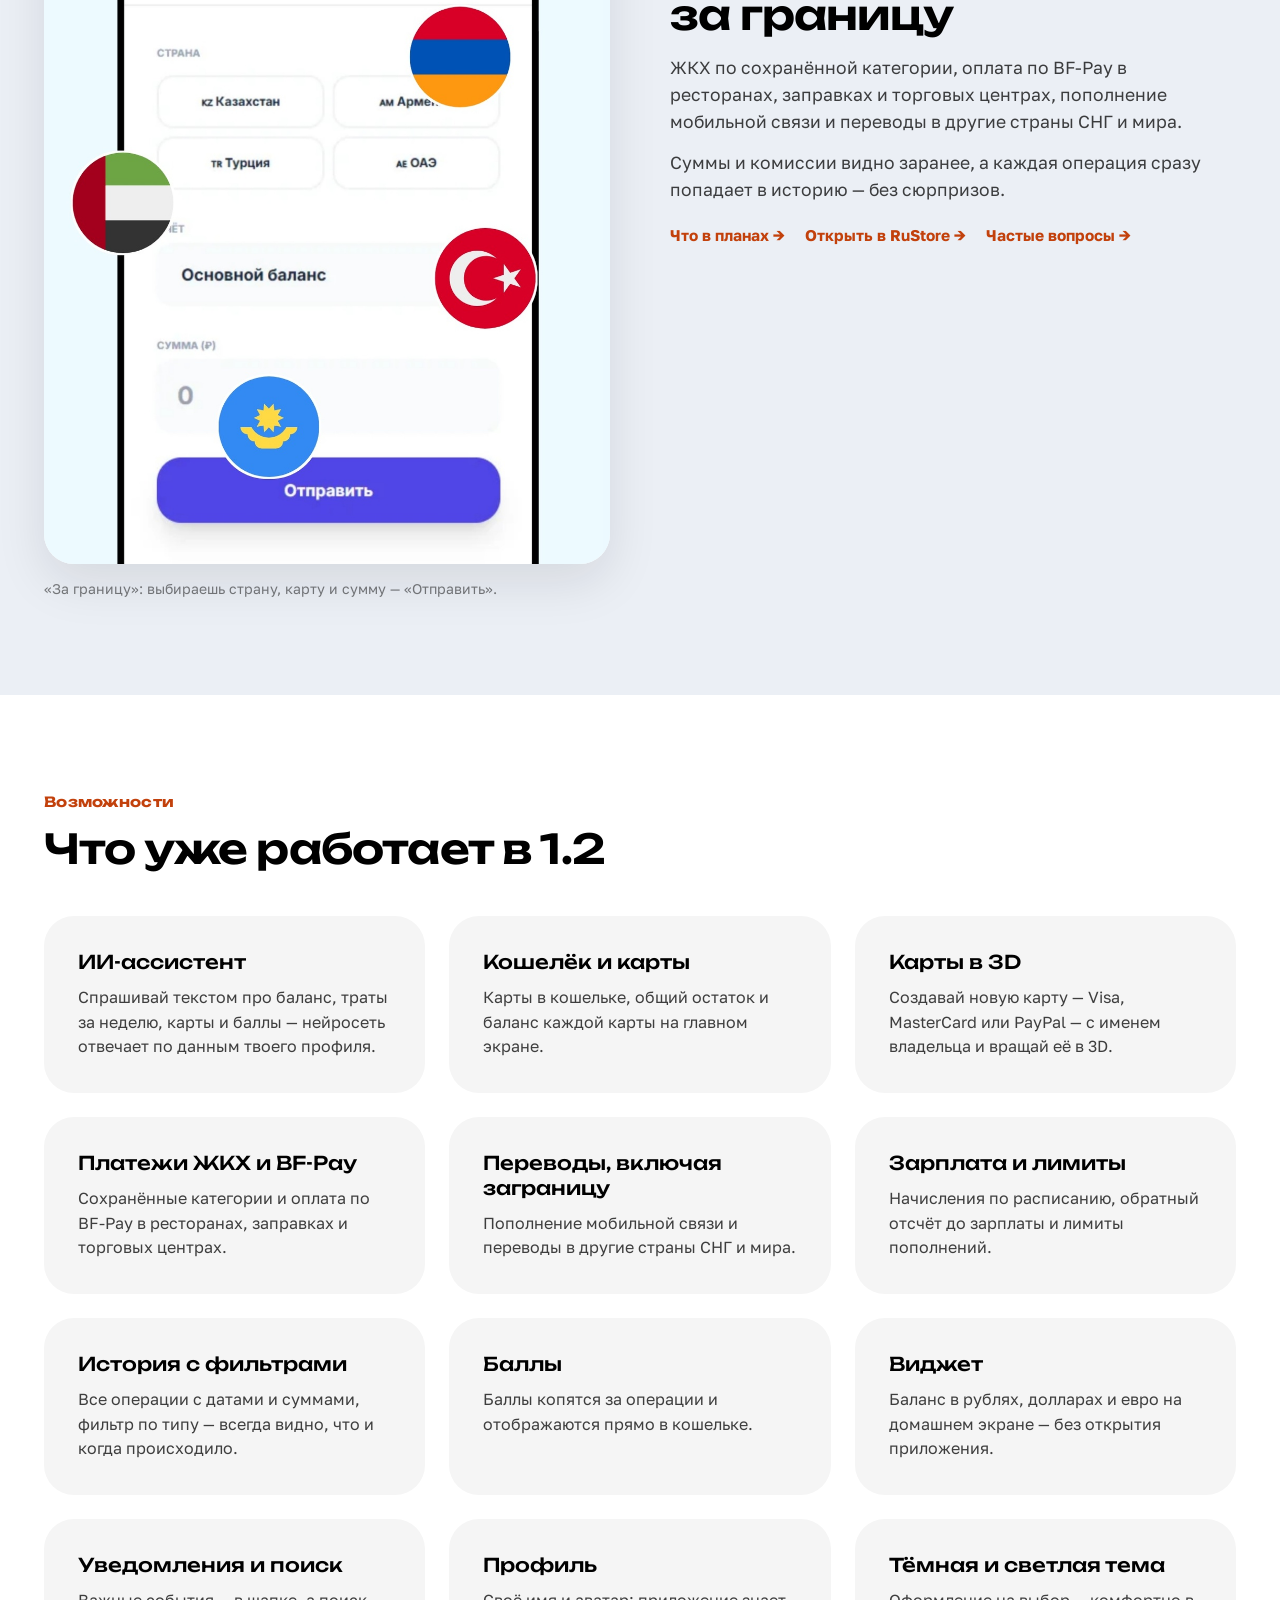
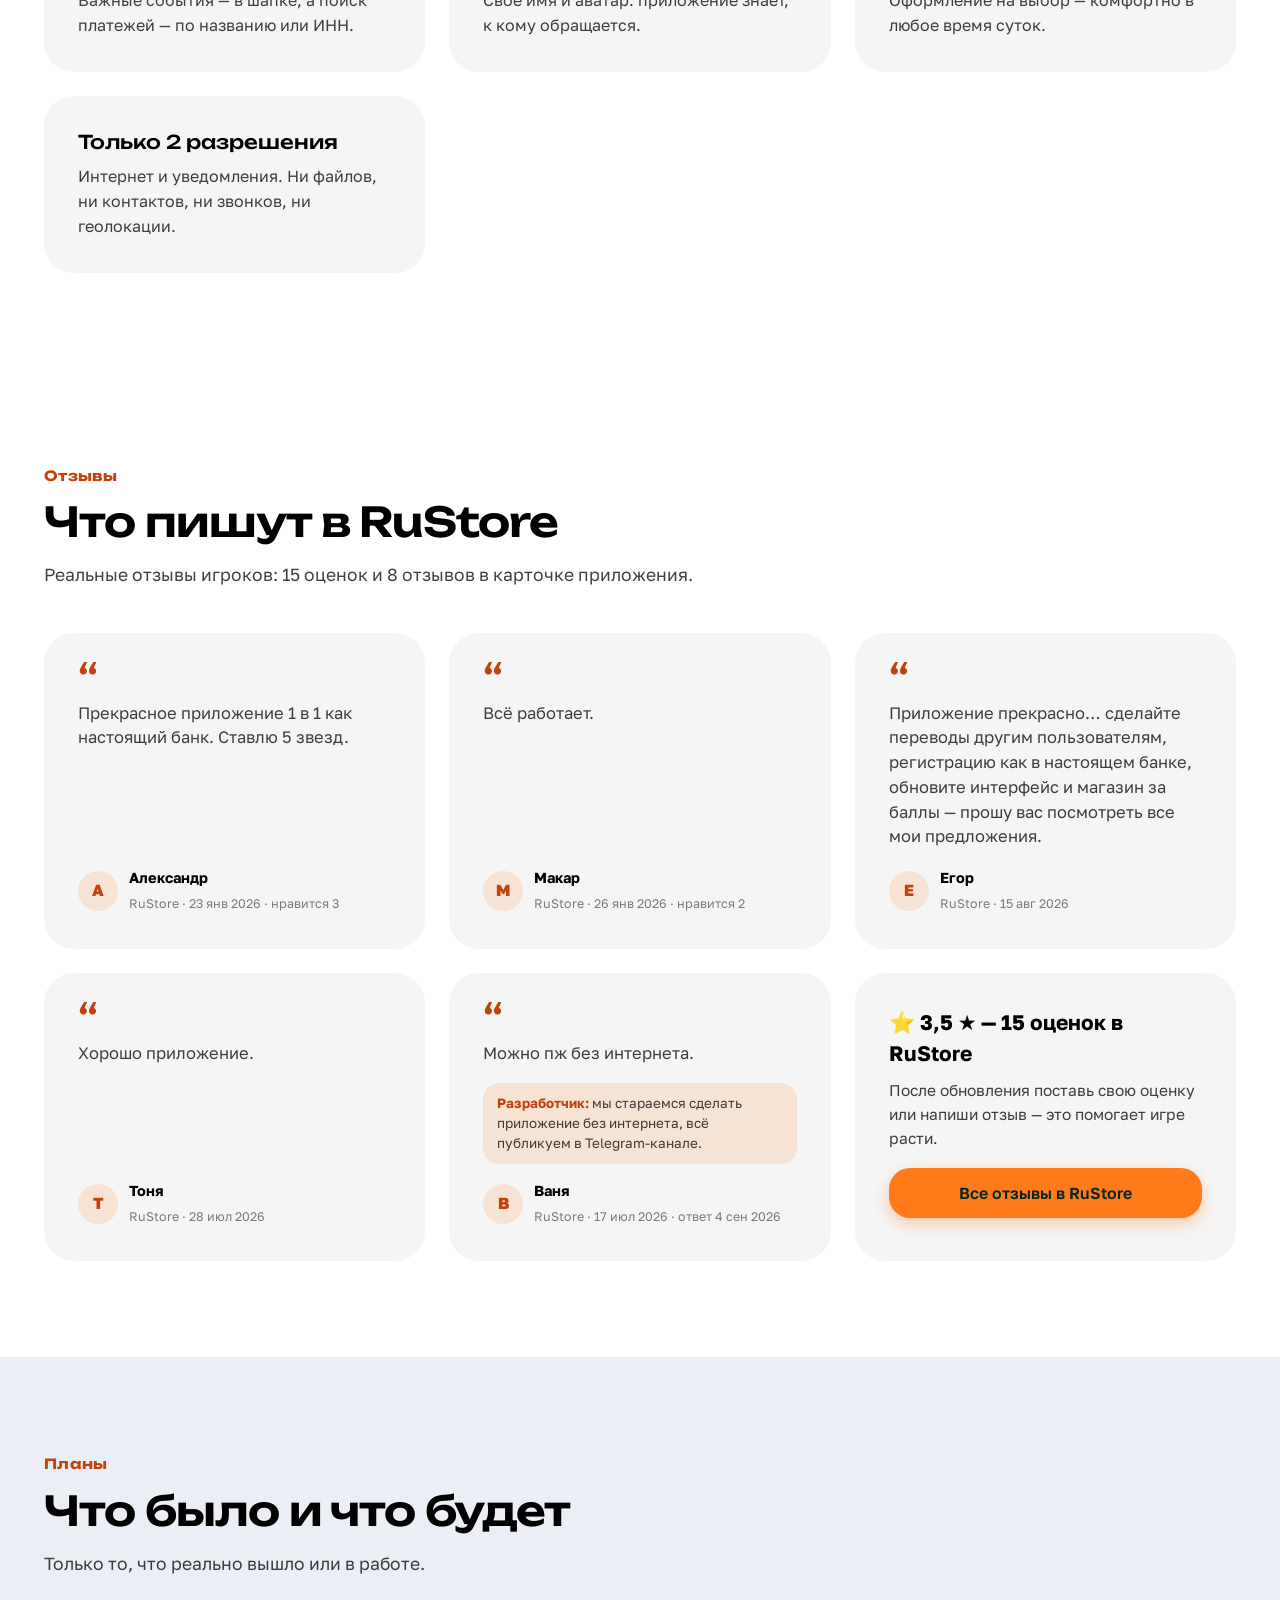
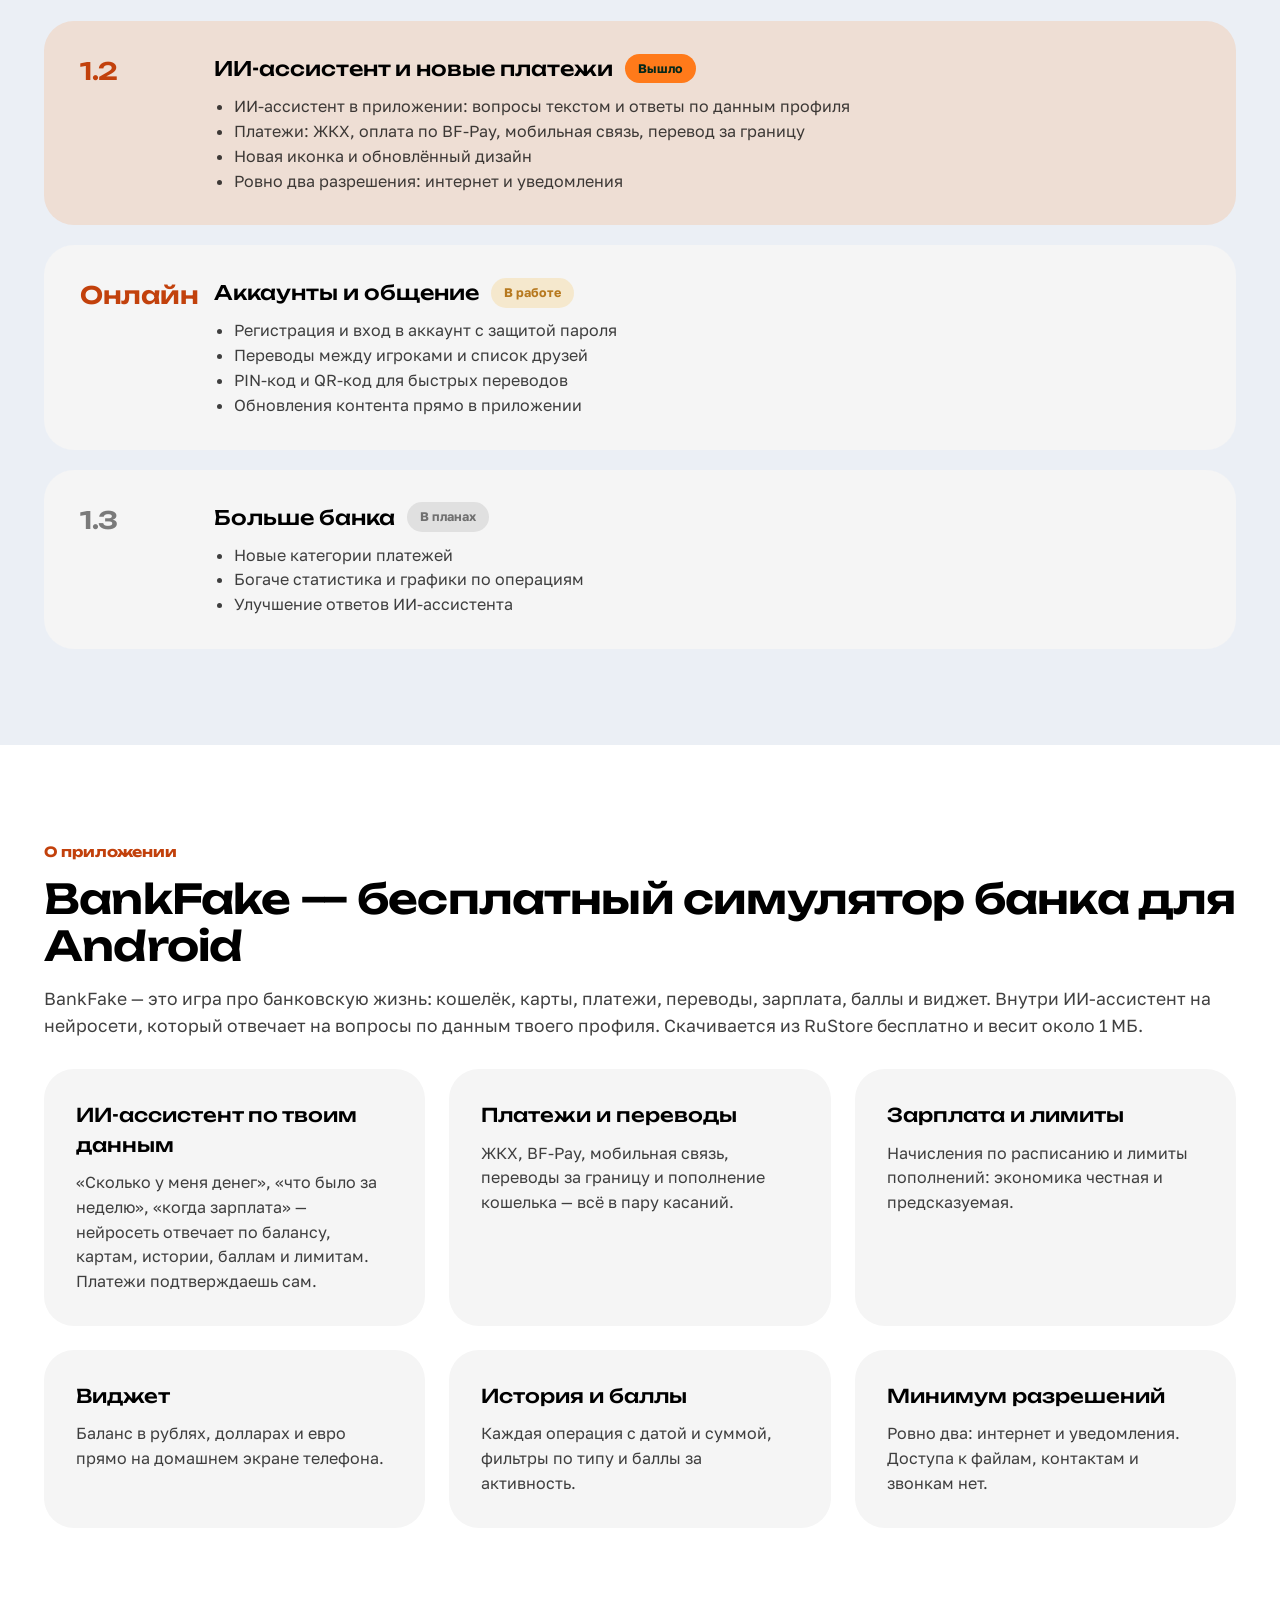
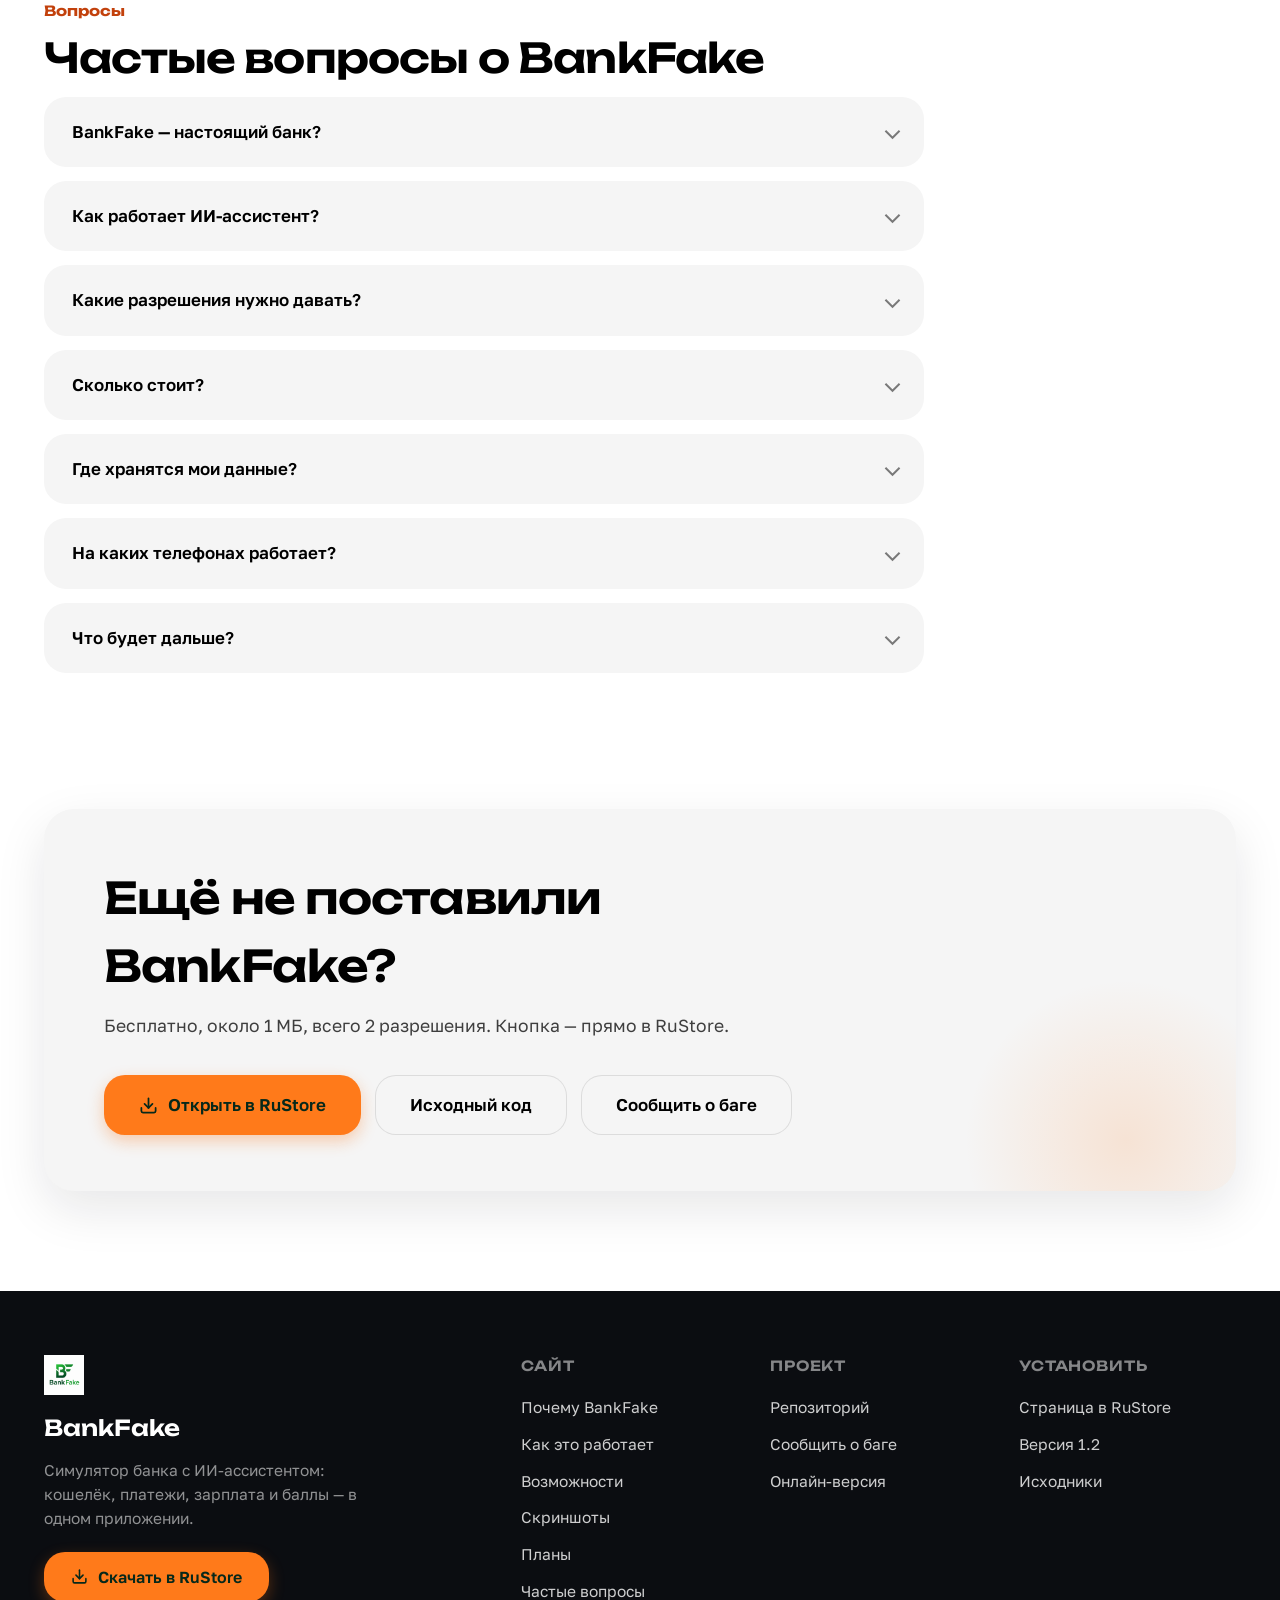
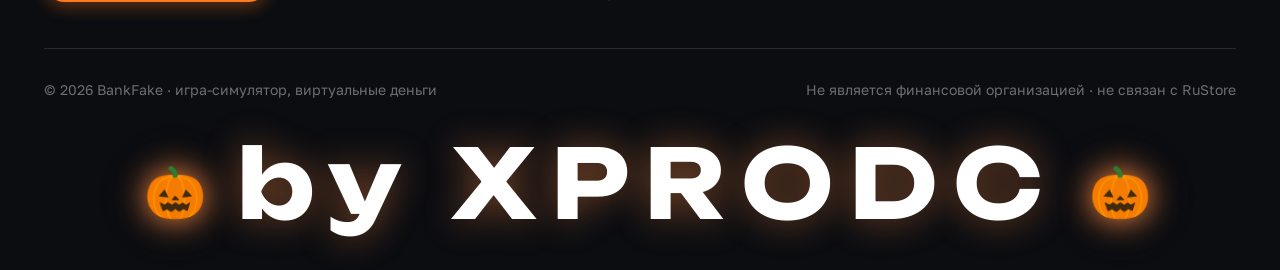
==== commit a4069b26: "Update index.html" ====
--- a/index.html
+++ b/index.html
@@ -166,7 +166,7 @@
         </a>
         <a class="h-btn ghost xl" href="https://github.com/rusty-prdc/BankFake" target="_blank" rel="noopener">Исходный код на GitHub</a>
       </div>
-      <p class="h-cta-meta">Версия 1.2 · ≈1,1 МБ · 4 443 установки в <a href="https://www.rustore.ru/catalog/app/org.xprodc.ivan" target="_blank" rel="noopener">RuStore</a></p>
+      <p class="h-cta-meta">Версия 1.2 · ≈1,1 МБ · 5 177 установки в <a href="https://www.rustore.ru/catalog/app/org.xprodc.ivan" target="_blank" rel="noopener">RuStore</a></p>
     </div>
     <figure class="h-hero-fig reveal">
       <span class="hw-sticker" aria-hidden="true">🎃 С Хэллоуином!</span>
@@ -182,7 +182,7 @@
 <section class="h-live" aria-label="BankFake сейчас">
   <div class="h-wrap">
     <div class="h-live-row">
-      <div class="h-num reveal"><b>4 443</b><span>установки в RuStore</span><small>категория «Финансы», обновления выходят автоматически</small></div>
+      <div class="h-num reveal"><b>5 177</b><span>установки в RuStore</span><small>категория «Финансы», обновления выходят автоматически</small></div>
       <div class="h-num reveal"><b>≈1,1 МБ</b><span>вес приложения</span><small>ставится за секунду и почти не занимает места</small></div>
       <div class="h-num reveal"><b>2</b><span>разрешения — и всё</span><small>интернет и уведомления: ни файлов, ни контактов, ни звонков</small></div>
     </div>
